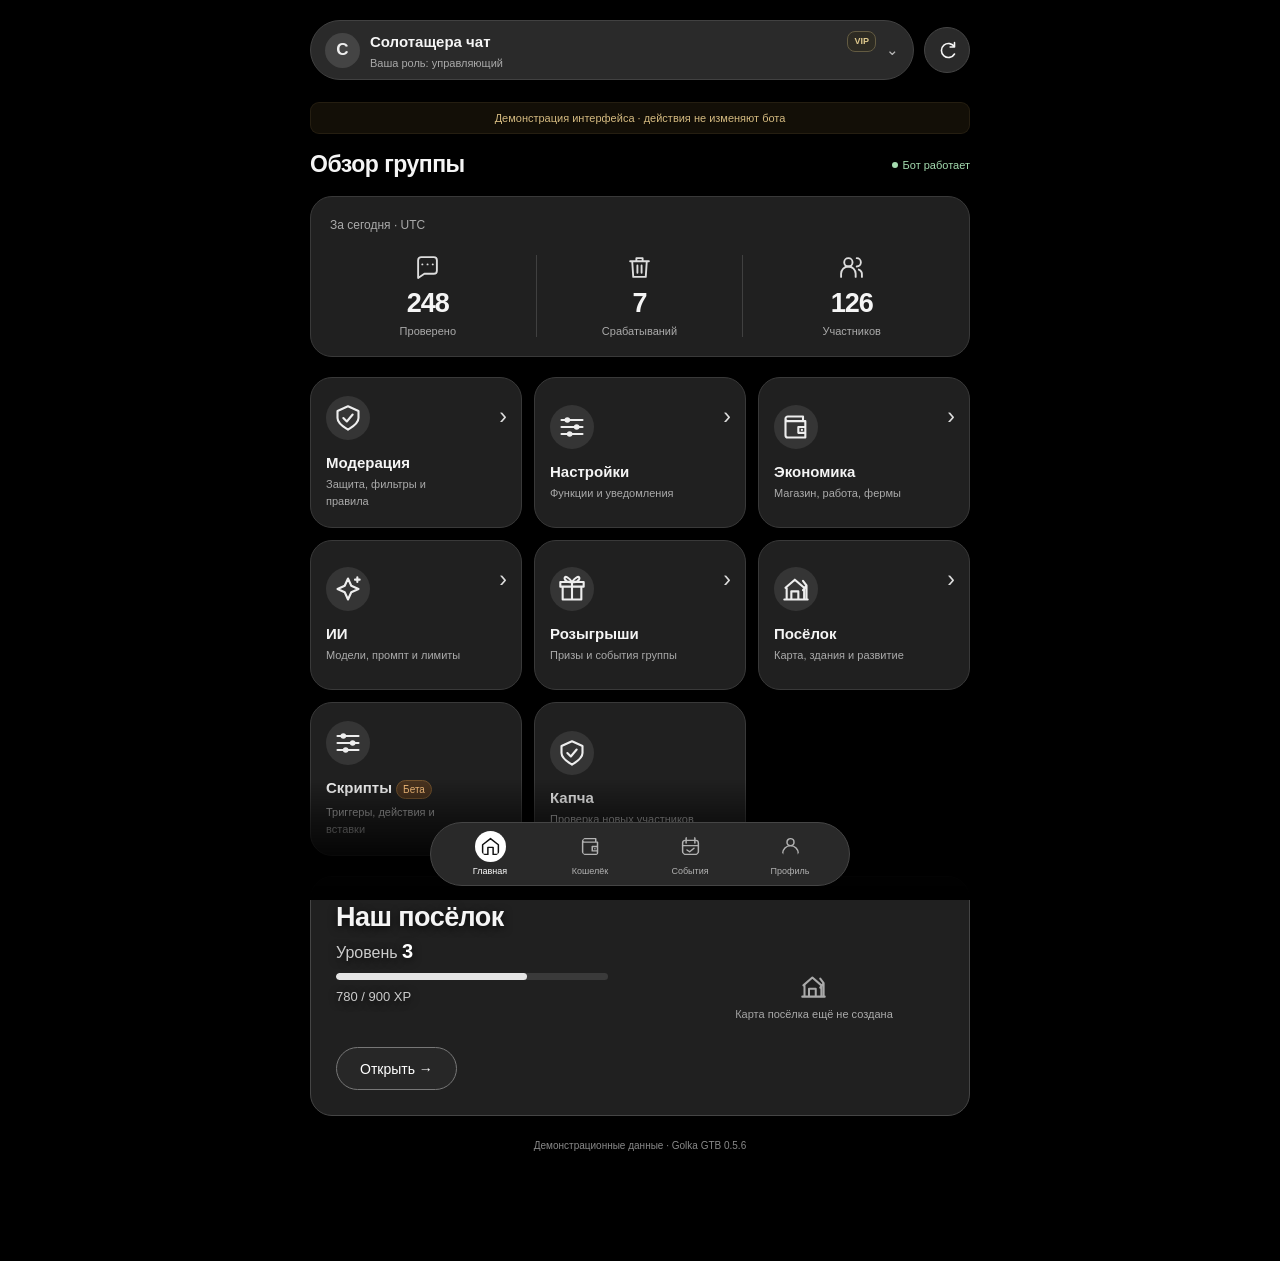
==== index.html @ 2a40ce32 "Add Token & MegaToken system UI across Wallet, Settings, and AI sections" ====
<!doctype html>
<html lang="ru">
<head>
<meta charset="utf-8"><meta name="viewport" content="width=device-width, initial-scale=1, viewport-fit=cover"><meta name="theme-color" content="#000000"><meta name="color-scheme" content="dark"><meta name="referrer" content="no-referrer"><meta http-equiv="Content-Security-Policy" content="default-src 'self'; script-src 'self' 'unsafe-inline' https://telegram.org; style-src 'self' 'unsafe-inline'; img-src 'self' blob: data: https:; media-src 'self' blob:; font-src 'self' data:; connect-src https:; base-uri 'none'; form-action 'none'">
<meta name="golka-cache-version" content="c116e41b10aef9f2">
<script src="local-cache.js?v=c116e41b10aef9f2"></script>
<title>Golka GTB · Мини-приложение</title>
<script src="https://telegram.org/js/telegram-web-app.js"></script>
<style>
:root{--bg:#0a111e;--panel:#121f31;--panel2:#17283d;--line:#25364c;--text:#f1f5fc;--muted:#97aac6;--cyan:#35d4f7;--blue:#458aff;--green:#3de59d;--yellow:#f8c955;--red:#ff7f91;--safe:env(safe-area-inset-bottom,0px);font-family:Inter,-apple-system,BlinkMacSystemFont,"Segoe UI",sans-serif;color-scheme:dark}
*{box-sizing:border-box}body{margin:0;background:linear-gradient(180deg,#080f1c 0%,#0e1d2d 48%,#18364a 100%) fixed;color:var(--text);font-size:15px;-webkit-tap-highlight-color:transparent}button,input,select,textarea{font:inherit}button{color:inherit;cursor:pointer}button:disabled{opacity:.42;cursor:default}button:focus-visible,a:focus-visible,input:focus-visible,textarea:focus-visible,select:focus-visible{outline:2px solid var(--cyan);outline-offset:4px}button{touch-action:manipulation}button svg{pointer-events:none}.shell{max-width:720px;margin:auto;padding:0 20px calc(110px + var(--safe));min-height:100dvh}.topbar{display:flex;align-items:center;justify-content:space-between;padding:22px 0 24px}.brand{display:flex;align-items:center;gap:11px}.brand-logo{height:40px;width:40px;border-radius:14px;display:grid;place-items:center;font-size:26px;font-weight:850;background:linear-gradient(180deg,#25def8,#2379f8 60%,#925aff);box-shadow:0 6px 26px #249cff33;transform:rotate(-7deg)}.brand h1{font-size:18px;letter-spacing:-.6px;margin:0 0 4px}.eyebrow{font-size:11px;letter-spacing:1.8px;text-transform:uppercase;color:var(--muted)}.icon-btn{border:1px solid var(--line);background:#152235;border-radius:14px;height:40px;width:40px;display:grid;place-items:center}.icon{width:23px;height:23px;display:inline-block;vertical-align:middle;fill:none;stroke:currentColor;stroke-width:1.8;stroke-linecap:round;stroke-linejoin:round}.group-picker{width:100%;padding:15px;border:1px solid var(--line);background:linear-gradient(180deg,#132033,#1b2d43);border-radius:19px;display:flex;align-items:center;text-align:left;gap:13px;box-shadow:0 10px 26px #0002}.group-avatar{height:47px;width:47px;flex-shrink:0;border-radius:16px;background:linear-gradient(180deg,#4279e8,#2ed7f1);display:grid;place-items:center;color:white;font-weight:750;font-size:23px}.group-title{font-weight:700;font-size:16px;display:block;max-width:440px;overflow:hidden;text-overflow:ellipsis;white-space:nowrap}.group-sub{font-size:12px;color:var(--muted);display:block;margin-top:5px}.chevron{margin-left:auto;color:#8ea9cd}.statusbar{display:flex;justify-content:space-between;align-items:center;gap:8px;margin:15px 0 26px;padding:12px 14px;background:#111f2d;border:1px solid #1c3341;border-radius:15px;color:var(--green);font-size:13px}.statusdot{display:inline-block;width:8px;height:8px;background:currentColor;border-radius:50%;box-shadow:0 0 10px #3de59d66;margin-right:7px}.tier{padding:5px 10px;color:var(--yellow);border:1px solid #8d691b;background:linear-gradient(180deg,#674e1344,#553c1177);border-radius:9px;font-weight:750;font-size:11px;white-space:nowrap}.tier.free{color:var(--muted);border-color:var(--line);background:#233049}.heading{display:flex;justify-content:space-between;align-items:center;margin-bottom:18px;gap:8px}h2{font-size:25px;margin:0;letter-spacing:-.8px}h3{font-size:16px;margin:0 0 6px;letter-spacing:-.2px}.role{font-size:11px;color:var(--muted)}.role b{color:var(--cyan);font-weight:500}.card{border:1px solid var(--line);border-radius:20px;background:linear-gradient(180deg,#111c2c,#192a3e);box-shadow:inset 0 1px 0 #ffffff06,0 8px 22px #0001;padding:19px;margin-bottom:16px}.caption{color:var(--muted);font-size:12px;line-height:1.65}.stats{display:grid;grid-template-columns:repeat(3,1fr);margin-top:19px}.stat{padding:0 10px;border-right:1px solid var(--line);text-align:center}.stat:first-child{padding-left:0}.stat:last-child{border:0;padding-right:0}.stat .icon{width:25px;height:25px;color:var(--cyan);margin-bottom:9px}.stat:nth-child(2) .icon{color:var(--red)}.stat:nth-child(3) .icon{color:#a396ff}.stat-number{font-size:27px;line-height:1.1;font-weight:750;letter-spacing:-1px}.stat-label{font-size:11px;color:var(--muted);margin-top:7px}.feature-grid{display:grid;grid-template-columns:1fr 1fr;gap:12px;margin:20px 0}.feature-card{background:linear-gradient(180deg,#111d2b,#1b2c43);border:1px solid #2b3e57;border-radius:19px;min-height:130px;padding:18px 15px;text-align:left;position:relative;transition:transform .15s,border-color .15s}.feature-card:hover{transform:translateY(-2px);border-color:#4488a2}.feature-card .feature-icon{display:flex;width:44px;height:44px;border-radius:13px;align-items:center;justify-content:center;margin-bottom:14px;background:linear-gradient(180deg,#1268b44d,#28486e);color:#70dcff;box-shadow:inset 0 1px 1px #ffffff22,0 6px 15px #0003}.feature-card:nth-child(2) .feature-icon{color:#bc9aff;background:linear-gradient(180deg,#37276255,#554477)}.feature-card:nth-child(3) .feature-icon{color:#ffcf66;background:linear-gradient(180deg,#6e461355,#705a2c)}.feature-card:nth-child(4) .feature-icon{color:#c5a0ff;background:linear-gradient(180deg,#461b8a55,#6c45ad)}.feature-card:nth-child(5) .feature-icon{color:#ffa1ac;background:linear-gradient(180deg,#77214955,#823c5c)}.feature-card:nth-child(6) .feature-icon{color:#86e4b8;background:linear-gradient(180deg,#12423155,#346454)}.feature-card .icon{width:28px;height:28px}.feature-card strong{font-size:15px;display:block;margin-bottom:5px}.feature-card small{color:var(--muted);font-size:11px;line-height:1.5;display:block;max-width:145px}.feature-arrow{position:absolute;top:25px;right:14px;color:#748da9;font-size:23px}.village-hero{position:relative;overflow:hidden;min-height:214px;padding:23px;background:linear-gradient(180deg,#11273b,#102429 80%);border:1px solid #2f4d61;border-radius:22px;margin-top:20px}.village-hero .village-art{position:absolute;right:-22px;bottom:-25px;width:60%;height:245px;opacity:.95;pointer-events:none;filter:drop-shadow(0 7px 12px #0008)}.village-info{position:relative;width:56%;z-index:1}.village-info h2{font-size:23px}.village-info p{color:var(--muted);font-size:13px;margin:11px 0}.village-info b{color:var(--cyan)}.progress{height:7px;background:#22364e;border-radius:20px;overflow:hidden;margin:12px 0 7px}.progress>i{display:block;height:100%;background:linear-gradient(180deg,#6aecf5,#26b7e8);border-radius:20px}.village-info .caption{font-size:11px}.btn{border:1px solid #336482;background:#162c40;color:var(--cyan);padding:12px 16px;min-height:44px;border-radius:13px;display:inline-flex;justify-content:center;align-items:center;gap:9px;font-weight:650;font-size:13px;text-decoration:none}.btn.primary{background:linear-gradient(180deg,#4584ee,#27c4eb);border-color:#4ec7f0;color:#071724;box-shadow:0 5px 20px #179adb22}.btn.secondary{background:#1a2a40;color:#b9cae1;border-color:var(--line)}.btn.danger{color:var(--red);background:#61324433;border-color:#794358}.btn.wide{width:100%}.village-info .btn{margin-top:14px;padding:10px 16px}.bottom-nav{position:fixed;bottom:0;left:50%;transform:translateX(-50%);width:min(100%,720px);z-index:10;display:grid;grid-template-columns:repeat(4,1fr);padding:12px 13px calc(12px + var(--safe));background:linear-gradient(#122033ee,#0d1728fa);backdrop-filter:blur(20px);border-top:1px solid #2a3c54;box-shadow:0 -12px 40px #070d1644;border-radius:25px 25px 0 0}.nav-item{border:0;background:transparent;color:#8fabc9;display:flex;align-items:center;flex-direction:column;gap:6px;padding:5px;border-radius:10px;position:relative;font-size:10px}.nav-item .icon{width:23px;height:23px}.nav-item.active{color:var(--cyan)}.nav-item.active:after{content:'';height:3px;width:27px;border-radius:5px;background:var(--cyan);position:absolute;bottom:-8px;box-shadow:0 0 12px #22d2f666}.section-label{text-transform:uppercase;color:var(--muted);font-size:10px;letter-spacing:1.5px;margin:25px 0 12px}.row{display:flex;align-items:center;gap:13px;padding:15px 0;border-bottom:1px solid #283a4c88;text-align:left;width:100%;background:none;color:inherit;border-left:0;border-right:0;border-top:0}.row:last-child{border-bottom:0;padding-bottom:2px}.row:first-child{padding-top:2px}.row-body{flex:1;min-width:0}.row strong{display:block;font-size:14px;font-weight:600}.row small{display:block;color:var(--muted);font-size:12px;line-height:1.5;margin-top:5px}.switch{flex-shrink:0;width:43px;height:25px;border:1px solid #46576e;background:#304056;border-radius:20px;position:relative;padding:0}.switch:after{content:'';position:absolute;top:3px;left:3px;border-radius:50%;width:17px;height:17px;background:#acbcd0;transition:transform .18s,background .18s}.switch[aria-checked=true]{background:#25bcd22a;border-color:#25aabd}.switch[aria-checked=true]:after{background:var(--cyan);transform:translateX(18px);box-shadow:0 0 10px #2cd7ee44}.switch[aria-busy=true]{opacity:.5}.chips{display:flex;gap:7px;flex-wrap:wrap;margin:12px 0}.chip{font-size:11px;background:#22344b;border:1px solid #334c69;color:#b7cce4;padding:6px 10px;border-radius:9px}.chip.on{color:var(--cyan);border-color:#35738c;background:#16414e55}.wallet-hero{padding:24px;background:linear-gradient(180deg,#152033,#203d56);border-color:#2b5065}.wallet-total{font-size:39px;font-weight:750;letter-spacing:-1.5px;margin:13px 0}.wallet-total span{font-size:22px;color:var(--muted);font-weight:400}.wallet-secondary{display:flex;align-items:center;gap:9px;color:#ffda6b;font-size:17px}.wallet-actions{display:flex;gap:10px;margin-top:22px}.wallet-actions .btn{flex:1}.two-col{display:grid;grid-template-columns:1fr 1fr;gap:12px}.mini-card{padding:18px;border:1px solid var(--line);border-radius:17px;background:#152236}.mini-card .icon{color:var(--cyan);margin-bottom:13px}.big{font-size:25px;font-weight:750;margin:8px 0}.empty{text-align:center;padding:28px 15px;color:var(--muted);font-size:13px;line-height:1.7}.empty .icon{width:40px;height:40px;display:block;margin:0 auto 13px;color:#53799c}.note{font-size:12px;line-height:1.7;padding:14px 16px;border-radius:14px;border:1px solid #2c4a64;color:#a8c8e2;background:#152b3d;margin:15px 0}.note.warning{color:#e1c58b;border-color:#5f5032;background:#44382044}.page-title{display:flex;align-items:center;gap:10px;margin:2px 0 20px}.page-title .icon{color:var(--cyan)}.page-title h2{font-size:24px}.muted{color:var(--muted)}.profile-head{display:flex;gap:16px;align-items:center;margin:25px 0}.profile-avatar{width:65px;height:65px;border-radius:21px;background:linear-gradient(180deg,#7362c0,#2a8caf);display:grid;place-items:center;font-size:29px;font-weight:700}.field-label{display:block;margin:15px 0 8px;color:var(--muted);font-size:12px}input,textarea,select{width:100%;padding:13px;border:1px solid #364a64;border-radius:12px;background:#0e1c2d;color:var(--text);min-height:46px}textarea{resize:vertical;min-height:180px;line-height:1.65}select{appearance:auto}dialog{border:1px solid #35516f;border-radius:24px;background:#122135;color:var(--text);padding:24px;width:min(94%,500px);max-height:85dvh;box-shadow:0 25px 90px #000a}dialog::backdrop{background:#030811c4;backdrop-filter:blur(6px)}dialog .dialog-head{display:flex;align-items:center;justify-content:space-between;gap:10px;margin-bottom:20px}dialog h2{font-size:21px}.dialog-actions{display:flex;gap:10px;margin-top:20px}.dialog-actions .btn{flex:1}.toast{position:fixed;bottom:calc(95px + var(--safe));left:50%;transform:translate(-50%,20px);opacity:0;pointer-events:none;background:#203851;border:1px solid #42627f;color:#f4f8ff;box-shadow:0 10px 40px #0008;padding:13px 20px;border-radius:14px;max-width:90%;font-size:13px;z-index:100;transition:.2s;text-align:center}.toast.show{opacity:1;transform:translate(-50%,0)}.demo-banner{font-size:11px;text-align:center;padding:9px;border-radius:9px;background:#604d2433;color:#d4ba80;margin:0 0 17px;border:1px solid #6e5d3733}.error-box{padding:25px;text-align:center;line-height:1.8}.error-box h2{font-size:22px;margin-bottom:13px}.error-box p{color:var(--muted);font-size:13px}.loading{min-height:220px;display:grid;place-items:center;color:var(--muted)}.loader{width:26px;height:26px;border:2px solid #28465a;border-top-color:var(--cyan);border-radius:50%;animation:spin .8s linear infinite;margin:0 auto 15px}@keyframes spin{to{transform:rotate(360deg)}}.view{animation:appear .22s ease}@keyframes appear{from{opacity:0;transform:translateY(5px)}to{opacity:1;transform:translateY(0)}}.map-image{width:100%;border-radius:15px;display:block;margin:16px 0;border:1px solid var(--line)}.text-content{white-space:pre-wrap;font-size:13px;line-height:1.8;color:#c5d2e6;overflow-wrap:anywhere}.tiny{font-size:11px}.event-mark{width:34px;height:34px;border-radius:11px;background:#24455b55;display:grid;place-items:center;color:var(--cyan);flex-shrink:0}.event-mark .icon{width:17px;height:17px}.connected-label{font-size:10px;color:#637c99;text-align:center;margin-top:24px}.filter{margin-bottom:8px}.version-block{border-bottom:1px solid var(--line);padding:16px 0}.version-block h3{color:var(--cyan)}.version-block p{line-height:1.75;font-size:12px;white-space:pre-line;color:var(--muted)}@media(min-width:600px){.shell{padding-left:30px;padding-right:30px}.feature-grid{grid-template-columns:repeat(3,1fr)}.feature-card{min-height:150px}.village-hero{min-height:230px}.village-info{width:52%}.village-hero .village-art{width:50%;right:10px;height:280px}.topbar{padding-top:30px}}@media(max-width:350px){.shell{padding-left:12px;padding-right:12px}.feature-card{padding:14px 11px}.group-title{max-width:210px}h2{font-size:22px}.role{max-width:110px;text-align:right}.stat-number{font-size:23px}}@media(prefers-reduced-motion:reduce){*,*:before,*:after{animation:none!important;transition:none!important;scroll-behavior:auto!important}}

[hidden]{display:none!important}.topbar{gap:15px;padding:22px 0 18px}.topbar .group-picker{flex:1;min-width:0;width:auto;background:none;border:0;box-shadow:none;padding:0}.group-text{flex:1;min-width:0}.topbar .group-title{font-size:18px;max-width:100%;letter-spacing:-.4px}.topbar .icon-btn{flex-shrink:0}.group-avatar,.profile-avatar{overflow:hidden;position:relative}.avatar-photo{width:100%;height:100%;object-fit:cover;display:block}.village-hero.map-hero{padding:0;background:#132335;min-height:0}.village-cover{height:210px;display:grid;place-items:center;background:#0e1a27;overflow:hidden}.village-cover img{width:100%;height:100%;max-height:210px;object-fit:contain;display:block}.village-summary{padding:19px}.village-summary .heading{margin-bottom:8px}.village-summary h2{font-size:21px}.village-summary .progress{max-width:70%;margin-top:15px}.map-placeholder{display:grid;place-items:center;text-align:center;gap:10px;min-height:150px;padding:20px;color:var(--muted);font-size:12px}.map-placeholder .icon{width:35px;height:35px;color:#6587a5}.village-level{font-size:12px;color:var(--cyan)}

.village-hero.map-hero{position:relative;min-height:190px;background:linear-gradient(180deg,#0b1828,#18344a);isolation:isolate}.map-hero .village-cover{position:absolute;inset:0 0 0 auto;height:100%;width:78%;background:transparent;overflow:hidden;pointer-events:none;-webkit-mask-image:linear-gradient(90deg,transparent 0%,#0003 15%,#000b 38%,#000 60%);mask-image:linear-gradient(90deg,transparent 0%,#0003 15%,#000b 38%,#000 60%)}.map-hero .village-cover img{position:absolute;inset:0;width:100%;height:100%;max-height:none;object-fit:cover;object-position:60% center}.map-hero .village-cover:after{display:none}.map-hero .village-summary{position:relative;z-index:1;padding:19px 20px;width:58%;min-height:190px;display:flex;flex-direction:column;align-items:flex-start;text-shadow:0 2px 9px #05111aaa}.map-hero .village-summary h2{font-size:21px;margin:0 0 7px;letter-spacing:-.55px;white-space:nowrap}.map-hero .village-level{color:#bed8ee;font-size:13px;margin-bottom:0}.map-hero .village-level b{color:var(--cyan);font-size:16px}.map-hero .village-summary .progress{width:100%;max-width:100%;height:7px;margin:10px 0 6px}.map-hero .village-summary .caption{font-size:11px;color:#b4d4ed;white-space:nowrap}.map-hero .village-summary>div:last-child{margin-top:auto!important;padding-top:13px}.map-hero .btn{min-height:36px;border-radius:22px;padding:8px 17px;background:#0a2941bb;border-color:#24c5ee;font-size:12px;box-shadow:0 0 18px #19b8df13}.map-hero .map-placeholder{position:absolute;right:0;top:0;width:62%;height:100%;font-size:11px;color:#90acc6;gap:8px;align-content:center;padding:12px;z-index:1}.map-hero .map-placeholder .icon{width:27px;height:27px}@media(min-width:600px){.village-hero.map-hero,.map-hero .village-summary{min-height:238px}.map-hero .village-summary{width:49%;padding:25px}.map-hero .village-cover{width:76%}.map-hero .village-summary h2{font-size:27px}.map-hero .village-level{font-size:16px}.map-hero .village-level b{font-size:20px}.map-hero .village-summary .caption{font-size:13px}.map-hero .btn{font-size:14px;min-height:43px;padding:10px 23px}}

/* Wallet cards: the inactive card recedes; no glow or decorative effects. */
.wallet-carousel{position:relative;height:205px;margin:4px -20px 0;perspective:900px;overflow:hidden;touch-action:pan-y}
.currency-card{position:absolute;left:20px;top:0;width:calc(100% - 65px);height:192px;border:1px solid #43b4df;border-radius:20px;padding:21px 23px;background:linear-gradient(180deg,#087fbd,#07568b);color:#fff;transform-origin:left center;transition:transform .32s ease,opacity .32s ease;display:flex;flex-direction:column;justify-content:space-between;backface-visibility:hidden;cursor:pointer;text-align:left}
.currency-card.energy{background:linear-gradient(180deg,#8550bd,#56317e);border-color:#a67bcb}
.currency-card.selected{z-index:2;transform:translateX(0) rotateY(0deg)}
.currency-card.after{z-index:1;transform:translateX(calc(100% + 10px)) rotateY(48deg);opacity:.95}
.currency-card.before{z-index:1;transform-origin:right center;transform:translateX(calc(-100% - 10px)) rotateY(-48deg);opacity:.95}
.currency-card-header{display:flex;justify-content:space-between;font-size:17px;font-weight:650;gap:8px}.currency-card-header span:last-child{font-size:20px}
.currency-card-label{font-size:13px;color:#d0e6f3;margin-bottom:9px}.currency-card-balance{font-size:34px;line-height:1.15;letter-spacing:-.8px;font-weight:650;font-variant-numeric:tabular-nums;overflow-wrap:anywhere}.currency-card-footer{font-size:11px;color:#c3daea;overflow:hidden;text-overflow:ellipsis;white-space:nowrap}
.wallet-dots{display:flex;justify-content:center;gap:8px;margin:5px 0 17px}.wallet-dots button{width:8px;height:8px;padding:0;border:0;border-radius:50%;background:#385671}.wallet-dots button[aria-pressed=true]{background:var(--cyan)}
.wallet-quick{display:grid;grid-template-columns:repeat(3,1fr);gap:9px;margin:0 0 25px}.wallet-quick .btn{padding:12px 5px;font-size:12px;font-weight:500;background:transparent;border-color:#41677f;gap:7px;color:#e4edf6}.wallet-quick .icon{width:19px;height:19px}
.wallet-history{margin:0 0 24px}.wallet-history .heading{margin-bottom:6px}.wallet-history h3{font-size:19px;margin:0}.history-all{background:none;border:0;color:var(--cyan);padding:9px 0;font-size:12px}.history-row{display:flex;align-items:center;gap:12px;padding:17px 0;border-bottom:1px solid #294253}.history-row:last-child{border-bottom:0}.history-avatar{border-radius:50%;width:37px;height:37px;background:#2b455a;display:grid;place-items:center;flex-shrink:0;color:#deebf5}.history-row strong{font-size:13px;font-weight:500;display:block}.history-row small{display:block;color:var(--muted);font-size:11px;margin-top:5px}.history-amount{margin-left:auto;white-space:nowrap;font-size:14px;font-variant-numeric:tabular-nums}.history-amount.positive{color:#84e4ba}
.panel-body{white-space:pre-wrap;overflow-wrap:anywhere;line-height:1.65;font-size:14px}.panel-buttons{display:grid;gap:8px;margin-top:20px}.panel-button-row{display:flex;gap:8px;flex-wrap:wrap}.panel-button-row .btn{flex:1;min-width:95px;font-weight:500}.panel-form{margin-top:18px}.panel-form textarea{min-height:90px}.panel-form input{width:100%}.panel-map{max-width:100%;border-radius:16px;margin-top:14px}
@media(min-width:600px){.wallet-carousel{height:248px}.currency-card{height:235px;padding:25px 30px}.currency-card-balance{font-size:42px}.currency-card-header{font-size:20px}.currency-card-label{font-size:15px}.currency-card-footer{font-size:13px}}
@media(prefers-reduced-motion:reduce){.currency-card{transition:none}}


/* Chat-inspired dark theme: neutral controls, colored currency cards. */
:root{--bg:#000;--panel:#242424;--panel2:#2d2d2d;--line:#404040;--text:#f5f5f5;--muted:#aaa;--cyan:#f5f5f5;--blue:#eee;--green:#a4dbaf;--yellow:#dfc98d;--red:#f39a9f;font-family:-apple-system,BlinkMacSystemFont,"Segoe UI",Roboto,Arial,sans-serif}
body{background:#000;color:var(--text)}
.topbar{gap:10px;padding-top:20px;padding-bottom:22px}
.topbar .group-picker{background:#2a2a2a;border:1px solid #414141;border-radius:32px;padding:10px 14px;gap:10px;min-height:58px}
.topbar .group-title{font-size:15px;letter-spacing:0}.group-sub{font-size:11px;color:#aaa}.chevron{color:#bbb}
.group-avatar{height:35px;width:35px;border-radius:50%;background:#444;color:#eee;font-size:17px}
.icon-btn{border:1px solid #454545;background:#2a2a2a;border-radius:50%;width:46px;height:46px}.icon-btn .icon{width:21px;height:21px}
h2{letter-spacing:-.5px}.page-title{margin-bottom:18px}.page-title .icon{display:none}.page-title h2{font-size:25px}
.card,.mini-card,.feature-card{background:#202020;border-color:#393939;box-shadow:none;border-radius:22px}
.feature-card:hover{border-color:#666;transform:none}.feature-card .feature-icon,.feature-card:nth-child(n) .feature-icon{color:#eee;background:#353535;box-shadow:none;border-radius:50%}
.feature-arrow,.role b,.version-block h3,.stat .icon,.stat:nth-child(n) .icon,.mini-card .icon{color:#ddd}
.statusbar{background:#202020;border-color:#383838;border-radius:24px}.statusdot{box-shadow:none}.tier{background:#2d2b23;border-color:#635b42}.tier.free{background:#303030;border-color:#484848}
.btn,.btn.secondary{background:#2d2d2d;border-color:#484848;color:#f5f5f5;border-radius:25px;box-shadow:none;font-weight:500}
.btn:hover{background:#383838}.btn.primary{background:#f3f3f3;border-color:#f3f3f3;color:#111;box-shadow:none}.btn.primary:hover{background:#ddd}.btn.danger{background:#392427;border-color:#694347;color:#ffb1b5}
.row{border-bottom-color:#333}.event-mark{background:#303030;color:#ddd;border-radius:50%}
.progress{background:#3a3a3a}.progress>i{background:#e5e5e5}
.switch{background:#414141;border-color:#5b5b5b}.switch:after{background:#b5b5b5}.switch[aria-checked=true]{background:#eee;border-color:#eee}.switch[aria-checked=true]:after{background:#171717;box-shadow:none}
.chip,.chip.on{background:#303030;border-color:#4c4c4c;color:#eee;border-radius:14px}
.note{background:#222;border-color:#424242;color:#ccc}.note.warning{background:#2b271d;border-color:#5b5138;color:#ddca9d}
input,textarea,select{background:#181818;border-color:#505050;border-radius:17px;color:#f5f5f5}
dialog{background:#222;border-color:#494949;border-radius:28px;box-shadow:0 20px 70px #0009}dialog::backdrop{background:#000b;backdrop-filter:blur(3px)}
.toast{background:#333;border-color:#555;color:#fff;border-radius:24px;box-shadow:none}.text-content{color:#ddd}.empty .icon,.map-placeholder .icon{color:#aaa}.loader{border-color:#444;border-top-color:#eee}.connected-label{color:#888}.profile-avatar{background:#3b3b3b;border-radius:50%}
.bottom-nav{bottom:calc(12px + var(--safe));width:min(calc(100% - 24px),696px);padding:9px 12px 10px;border:1px solid #454545;border-radius:34px;background:#2b2b2b;backdrop-filter:none;box-shadow:none}
.nav-item{color:#b2b2b2;font-size:10px;gap:5px;padding:2px 4px}.nav-item .icon{width:34px;height:34px;padding:6px;box-sizing:content-box;border-radius:50%;stroke-width:1.7}.nav-item.active{color:#fff}.nav-item.active .icon{background:#fff;color:#111}.nav-item.active:after{display:none}
.wallet-dots button{background:#555}.wallet-dots button[aria-pressed=true]{background:#f5f5f5}
.wallet-quick{gap:8px;margin-bottom:25px}.wallet-quick .btn{background:#2c2c2c;border:1px solid #484848;border-radius:28px;color:#f5f5f5;min-height:47px;padding:11px 4px;font-size:12px}.wallet-quick .btn:hover{background:#383838}
.history-all{color:#bbb}.history-row{border-bottom-color:#343434}.history-avatar{background:#2b2b2b;color:#e9e9e9;border:1px solid #3a3a3a}.history-amount.positive{color:#a4dbaf}.history-row strong{font-weight:600}
.village-hero.map-hero{background:#202020;border-color:#454545}.map-hero .village-summary{text-shadow:0 2px 9px #000b}.map-hero .village-level,.map-hero .village-summary .caption{color:#ccc}.map-hero .village-level b{color:#fff}.map-hero .btn{background:#292929e6;border-color:#777;color:#fff;box-shadow:none}.map-hero .map-placeholder{color:#aaa}
@media(max-width:350px){.wallet-quick{gap:5px}.wallet-quick .btn{font-size:11px;gap:4px}.wallet-quick .icon{width:16px;height:16px}.nav-item{font-size:9px}.topbar .group-title{font-size:13px}}


/* Compact capsule navigation. */
.bottom-nav{width:min(calc(100% - 40px),420px);bottom:calc(14px + var(--safe));border-radius:999px;padding:7px 10px;background:#292929;align-items:center;gap:2px}
.nav-item{padding:1px 3px;gap:3px;font-size:9px;line-height:12px;min-width:0;border-radius:999px}
.nav-item .icon{width:21px;height:21px;padding:5px;box-sizing:content-box;border-radius:50%}
.nav-item.active .icon{background:#fff;color:#111}
@media(max-width:350px){.bottom-nav{width:calc(100% - 24px);padding:6px 8px}.nav-item{font-size:8px}.nav-item .icon{width:19px;height:19px;padding:5px}}


/* Fade scrolling content beneath the floating navigation. */
body::after{content:"";position:fixed;left:0;right:0;bottom:0;height:calc(120px + var(--safe));background:linear-gradient(to bottom,transparent 0%,rgba(0,0,0,.5) 35%,rgba(0,0,0,.94) 73%,#000 100%);pointer-events:none;z-index:9}

.version-block ul{padding-left:19px;margin:12px 0 0;color:var(--muted);font-size:13px;line-height:1.65}.version-block li{margin:0 0 10px;padding-left:3px}

.group-name-line{display:flex;align-items:center;gap:7px;min-width:0}.group-name-line .group-title{flex:1;min-width:0}.group-name-line .tier{flex-shrink:0;padding:3px 6px;font-size:9px;border-radius:8px;line-height:13px}.overview-heading{gap:10px;margin-top:7px}.overview-heading h2{font-size:23px;white-space:nowrap}.overview-status{display:inline-flex;align-items:center;justify-content:flex-end;flex-shrink:0;color:var(--green);font-size:11px;white-space:nowrap}.overview-status .statusdot{width:6px;height:6px;margin-right:5px}.overview-status.paused{color:var(--yellow)}
@media(max-width:350px){.overview-heading h2{font-size:20px}.overview-status{font-size:10px}.group-name-line{gap:4px}.group-name-line .tier{font-size:8px;padding:2px 4px}}


.currency-card-footer{display:flex;align-items:center;justify-content:space-between;gap:10px;overflow:visible;white-space:normal}.currency-card-footer>span{min-width:0;overflow:hidden;text-overflow:ellipsis;white-space:nowrap}.card-topup{border:1px solid #ffffff65;border-radius:999px;background:#0002;color:#fff;padding:7px 12px;flex-shrink:0;font-size:11px;line-height:15px;min-height:31px}.card-topup:hover{background:#0004}.currency-card:not(.selected) .card-topup{visibility:hidden;pointer-events:none}
@media(max-width:350px){.card-topup{font-size:10px;padding:5px 9px}.currency-card-footer{gap:6px}}


.topup-caption{color:var(--muted);font-size:13px;margin:0 0 22px}.topup-form .field-label{margin:0 0 9px}.topup-quantity{display:flex;align-items:center;gap:12px;background:#181818;border:1px solid #505050;border-radius:20px;padding:10px 17px}.topup-quantity:focus-within{border-color:#aaa}.topup-quantity input{background:none;border:0;border-radius:0;min-height:46px;padding:0;font-size:30px;font-weight:600;outline:none;min-width:0;appearance:textfield;-moz-appearance:textfield}.topup-quantity input::-webkit-inner-spin-button,.topup-quantity input::-webkit-outer-spin-button{-webkit-appearance:none;margin:0}.topup-quantity span{font-size:25px}.topup-presets{display:grid;grid-template-columns:repeat(3,1fr);gap:8px;margin:10px 0}.topup-presets button{padding:9px 5px;border-radius:18px;border:1px solid #454545;background:#303030;font-size:12px}.topup-presets button[aria-pressed=true]{border-color:#ddd;background:#454545;color:#fff}.topup-hint{font-size:11px;color:var(--muted);margin:8px 0 20px}.topup-price{display:flex;justify-content:space-between;align-items:center;font-size:14px;gap:10px;margin-bottom:7px}.topup-price strong{font-size:24px}.topup-rate{color:var(--muted);font-size:12px;margin-bottom:16px}.topup-tiers{display:grid;grid-template-columns:repeat(3,1fr);gap:8px;margin-bottom:20px}.topup-tiers div{border:1px solid #3c3c3c;border-radius:14px;text-align:center;padding:9px 4px;color:#aaa;font-size:10px;line-height:1.7}.topup-tiers b{display:block;color:#ddd;font-weight:500;font-size:12px}.topup-tiers .selected{border-color:#888;background:#303030;color:#eee}.topup-cancel{display:block;width:100%;padding:10px;border:0;background:none;color:#aaa;font-size:12px;margin-top:6px}.topup-error{color:var(--red);font-size:12px;line-height:1.5;margin:0 0 12px}.topup-footnote{color:#999;font-size:11px;text-align:center;margin:10px 0 0}.topup-form .btn.primary{min-height:47px}

#topup-validation:empty{display:none}.topup-price{margin-bottom:20px}

.build-state{font-size:10px;font-weight:500;color:#c9ba8d;border:1px solid #5a5340;border-radius:20px;padding:4px 8px;margin-left:9px;vertical-align:middle;letter-spacing:0}.commerce-caption{color:#aaa;line-height:1.6;font-size:12px;margin:0 0 17px}.commerce-form .field-label{margin-top:16px}.currency-choices,.store-tabs{display:flex;gap:7px;margin:10px 0 17px}.currency-choices button,.store-tabs button{flex:1;min-width:0;padding:10px 6px;border:1px solid #454545;border-radius:19px;background:#2d2d2d;color:#bbb;font-size:12px}.currency-choices button[aria-pressed=true],.store-tabs button[aria-pressed=true]{color:#111;background:#eee;border-color:#eee}.commerce-balance{font-size:12px;color:#aaa;margin:8px 0}.commerce-amount{display:flex;align-items:center;border:1px solid #505050;border-radius:18px;background:#181818;padding:0 14px;gap:8px}.commerce-amount input{border:0;background:none;border-radius:0;padding:13px 0;min-width:0;font-size:24px;outline:none}.commerce-amount span{white-space:nowrap;color:#ddd}.amount-shortcuts{display:flex;gap:8px;margin:9px 0 19px}.amount-shortcuts button{border:1px solid #444;background:#303030;border-radius:18px;font-size:11px;padding:7px 13px;color:#ddd}.commerce-form .btn.primary{margin-top:8px}.commerce-error{color:var(--red);font-size:12px;line-height:1.55;margin:10px 0}.commerce-error:empty{display:none}.checkout-amount{text-align:center;font-size:35px;font-weight:650;letter-spacing:-.7px;margin:19px 0 24px}.checkout-summary{border:1px solid #3c3c3c;border-radius:20px;padding:3px 15px;margin-bottom:18px}.checkout-summary>div{display:flex;justify-content:space-between;align-items:flex-start;gap:16px;padding:12px 0;border-bottom:1px solid #393939;font-size:12px;line-height:1.5}.checkout-summary>div:last-child{border:0}.checkout-summary span{color:#aaa;flex-shrink:0}.checkout-summary strong{font-weight:500;overflow-wrap:anywhere;text-align:right}.checkout-buttons{display:grid;gap:9px}.receipt-icon{width:53px;height:53px;display:grid;place-items:center;border-radius:50%;margin:0 auto;color:#b8e8bf;background:#29382c;font-size:25px}.store-balance{font-size:12px;color:#aaa;margin-bottom:17px}.store-grid{display:grid;grid-template-columns:1fr 1fr;gap:10px;margin:10px 0 18px}.store-tile{padding:15px 12px;border:1px solid #444;background:#2a2a2a;border-radius:20px;text-align:left;display:flex;flex-direction:column;gap:8px;min-height:125px}.store-tile .icon{width:23px;height:23px;color:#ddd}.store-tile strong{font-weight:600;font-size:13px;line-height:1.45}.store-tile small{color:#aaa;font-size:11px;line-height:1.55}.store-price{margin-top:auto;font-weight:600;color:#eee;font-size:13px}.store-items{display:grid;gap:9px;margin:10px 0 18px}.store-item{display:flex;align-items:center;gap:12px;width:100%;padding:14px;border:1px solid #444;border-radius:19px;background:#292929;text-align:left}.store-item .row-body{flex:1}.store-item strong{display:block;font-size:13px;font-weight:600}.store-item small{display:block;color:#aaa;font-size:11px;margin-top:5px}.store-item>span:last-child{color:#eee;font-size:12px;white-space:nowrap}.store-footer{display:flex;gap:9px;margin-top:17px}.store-footer .btn{flex:1}.store-section-title{font-size:16px;margin:16px 0 8px}.commerce-form select{font-size:13px}.store-currency-icon{font-size:23px}.store-page-text{font-size:13px;line-height:1.7;color:#ccc;white-space:pre-wrap;margin:10px 0 17px}

</style>
<link rel="stylesheet" href="beta.css?v=c116e41b10aef9f2">
<link rel="stylesheet" href="banners.css?v=c116e41b10aef9f2">
<link rel="stylesheet" href="controls.css?v=c116e41b10aef9f2">
<link rel="stylesheet" href="sheets.css?v=c116e41b10aef9f2">
</head>
<body>
<div id="app-boot" role="status" aria-live="polite"><div class="loader"></div><strong>Загружаем GolkaGTB</strong><span>Подготавливаем приложение и аватарки</span><button id="app-boot-skip" hidden>Пропустить загрузку</button></div>
<script>window.golkaBootStarted=Date.now();setTimeout(()=>{const b=document.getElementById('app-boot-skip');if(b)b.hidden=false},10000);document.getElementById('app-boot-skip').onclick=()=>document.getElementById('app-boot')?.remove();</script>
<svg aria-hidden="true" style="position:absolute;width:0;height:0;overflow:hidden"><defs>
<symbol id="i-home" viewBox="0 0 24 24"><path d="m3 10 9-7 9 7v10a1 1 0 0 1-1 1h-5v-8H9v8H4a1 1 0 0 1-1-1Z"/></symbol>
<symbol id="i-shield" viewBox="0 0 24 24"><path d="m12 2 9 4v6c0 5-6 8-9 10-3-2-9-5-9-10V6Z"/><path d="m8 12 3 3 5-6"/></symbol>
<symbol id="i-settings" viewBox="0 0 24 24"><path d="M3 6h18M3 12h18M3 18h18"/><circle cx="8" cy="6" r="2.4" fill="currentColor" stroke="none"/><circle cx="16" cy="12" r="2.4" fill="currentColor" stroke="none"/><circle cx="10" cy="18" r="2.4" fill="currentColor" stroke="none"/></symbol>
<symbol id="i-wallet" viewBox="0 0 24 24"><path d="M20 7H5a2 2 0 0 1 0-4h13v4M3 5v14a2 2 0 0 0 2 2h15V7M20 12h-6v5h6"/><path d="M17 14.5h.1"/></symbol>
<symbol id="i-ai" viewBox="0 0 24 24"><path d="m12 3 2.8 6.2L21 12l-6.2 2.8L12 21l-2.8-6.2L3 12l6.2-2.8ZM20 2v4m-2-2h4"/></symbol>
<symbol id="i-gift" viewBox="0 0 24 24"><path d="M4 10h16v11H4zM2 6h20v4H2zM12 6v15"/><path d="M12 6C5 7 4 0 8 2c2 1 4 4 4 4Zm0 0c7 1 8-6 4-4-2 1-4 4-4 4Z"/></symbol>
<symbol id="i-village" viewBox="0 0 24 24"><path d="m3 11 8-7 8 7v10H4V11m4 10v-7h6v7M18 5l3 4-3 4m3-4v12M2 21h20"/></symbol>
<symbol id="i-users" viewBox="0 0 24 24"><circle cx="9" cy="7" r="4"/><path d="M2 21v-3a7 7 0 0 1 14 0v3M17 3a4 4 0 0 1 0 8m2 3a5 5 0 0 1 3 5v2"/></symbol>
<symbol id="i-trash" viewBox="0 0 24 24"><path d="M3 6h18M9 6V3h6v3M5 6l1 15h12l1-15M10 10v7m4-7v7"/></symbol>
<symbol id="i-chat" viewBox="0 0 24 24"><path d="M21 15a3 3 0 0 1-3 3H9l-6 4V5a3 3 0 0 1 3-3h12a3 3 0 0 1 3 3Z"/><path d="M7 9h.1M12 9h.1M17 9h.1"/></symbol>
<symbol id="i-calendar" viewBox="0 0 24 24"><rect x="3" y="5" width="18" height="16" rx="3"/><path d="M7 2v6m10-6v6M3 11h18m-13 5 3 2 5-4"/></symbol>
<symbol id="i-user" viewBox="0 0 24 24"><circle cx="12" cy="7" r="4"/><path d="M3 22v-2a9 9 0 0 1 18 0v2"/></symbol>
<symbol id="i-arrow" viewBox="0 0 24 24"><path d="M4 12h16m-6-6 6 6-6 6"/></symbol>
<symbol id="i-back" viewBox="0 0 24 24"><path d="M20 12H4m6-6-6 6 6 6"/></symbol>
<symbol id="i-refresh" viewBox="0 0 24 24"><path d="M20 8a8 8 0 1 0 0 8M20 3v5h-5"/></symbol>
<symbol id="i-bolt" viewBox="0 0 24 24"><path d="m13 2-9 12h7l-1 8 10-13h-8Z"/></symbol>
<symbol id="i-book" viewBox="0 0 24 24"><path d="M12 5C9 2 4 2 2 3v16c4-1 7-1 10 2 3-3 6-3 10-2V3c-2-1-7-1-10 2Zm0 0v16"/></symbol>
<symbol id="i-work" viewBox="0 0 24 24"><rect x="2" y="7" width="20" height="14" rx="3"/><path d="M8 7V3h8v4M2 12c6 5 14 5 20 0M10 13h4v4h-4Z"/></symbol>
<symbol id="i-send" viewBox="0 0 24 24"><path d="m22 2-7 20-4-9-9-4Z"/><path d="m22 2-11 11"/></symbol>
<symbol id="i-shop" viewBox="0 0 24 24"><path d="M5 7h14l2 14H3Z"/><path d="M8 8V6a4 4 0 0 1 8 0v2"/></symbol>
<symbol id="i-close" viewBox="0 0 24 24"><path d="m6 6 12 12M6 18 18 6"/></symbol>
</defs></svg>
<div class="shell">
<header class="topbar"><button id="group-picker" class="group-picker" data-action="groups" aria-label="Выбрать группу" hidden><span class="group-avatar" id="group-avatar">G</span><span class="group-text"><span class="group-name-line"><span class="group-title" id="group-title">Выберите группу</span><span class="tier" id="group-tier" hidden></span></span><span class="group-sub" id="group-sub">Управление группой</span></span><span class="chevron">⌄</span></button><button class="icon-btn" aria-label="Обновить данные" data-action="refresh"><svg class="icon"><use href="#i-refresh"/></svg></button></header>
<div id="demo-banner" class="demo-banner" hidden>Демонстрация интерфейса · действия не изменяют бота</div>
<main id="main" aria-live="polite"><div class="loading"><div><div class="loader"></div>Открываем вашу панель…</div></div></main>
</div>
<nav class="bottom-nav" aria-label="Основная навигация"><button class="nav-item active" data-view="home"><svg class="icon"><use href="#i-home"/></svg>Главная</button><button class="nav-item" data-view="wallet"><svg class="icon"><use href="#i-wallet"/></svg>Кошелёк</button><button class="nav-item" data-view="events"><svg class="icon"><use href="#i-calendar"/></svg>События</button><button class="nav-item" data-view="profile"><svg class="icon"><use href="#i-user"/></svg>Профиль</button></nav>
<dialog id="dialog"><div class="dialog-head"><button type="button" class="icon-btn" data-action="dialog-back" aria-label="Назад"><svg class="icon" aria-hidden="true"><use href="#i-back"/></svg></button><h2 id="dialog-title"></h2><button type="button" class="icon-btn" data-action="close-dialog" aria-label="Закрыть"><svg class="icon"><use href="#i-close"/></svg></button></div><div id="dialog-body"></div></dialog><div id="toast" class="toast" role="status"></div>
<script>
'use strict';
// Публичный адрес API бота. Здесь никогда не должно быть токенов или API-ключей.
const API_BASE = 'https://golka-gtb-api.j.onjrnm.co.uk';
const FALLBACK_BOT = 'GolMod_bot';
const tg=window.Telegram?.WebApp;
const auth=tg?.initData||'';let cacheAuthReady=false;
const state={demo:!auth,user:null,groups:[],group:null,data:null,view:'home',history:[],bot:FALLBACK_BOT,loading:false,mapURL:null,currency:'coins',walletHistory:{},panel:null};
const main=document.getElementById('main');
const esc=v=>String(v??'').replace(/[&<>"']/g,c=>({'&':'&amp;','<':'&lt;','>':'&gt;','"':'&quot;',"'":'&#39;'}[c]));
const icon=n=>`<svg class="icon" aria-hidden="true"><use href="#i-${esc(n)}"/></svg>`;
const money=n=>new Intl.NumberFormat('ru-RU',{maximumFractionDigits:3}).format(Number(n)||0);
const duration=s=>{s=Math.max(0,Math.ceil(s));return s?[(s>=3600?Math.floor(s/3600)+'ч':''),(s>=60?Math.floor(s%3600/60)+'м':''),(s%60+'с')].filter(Boolean).join(' '):'Доступно сейчас'};
const fmtDate=v=>new Date(v*1000).toLocaleString('ru-RU',{day:'numeric',month:'short',hour:'2-digit',minute:'2-digit'});
const role=r=>({owner:'владелец бота',manager:'управляющий',member:'участник'}[r]||'участник');
const tier=g=>g.paid?({vip:'VIP',vipplus:'VIP+',standard:'Полный доступ',standard_captcha:'Стандартный + Капча'}[g.tier]||'Полный доступ'):'Бесплатный';
const vip=()=>!!state.data?.group.paid&&['vip','vipplus'].includes(state.data.group.tier);
const manager=()=>state.data?.group.role!=='member';
const heading=(title,i)=>`<div class="page-title">${icon(i)}<h2>${esc(title)}</h2></div>`;
const empty=(text,i='chat')=>`<div class="empty">${icon(i)}${esc(text)}</div>`;
const btn=(label,action,arg='',kind='')=>`<button class="btn ${kind}" data-action="${esc(action)}" data-arg="${esc(arg)}">${esc(label)}</button>`;
function aiHidden(){return !!(state.data?.ai?.hidden||state.data?.settings?.ai_disabled)}
const LABELS={auto_admin_managers:['Администраторы группы — управляющие бота','Автоматические права по текущему статусу в Telegram. Ручные назначения сохраняются'],ai_disabled:['Выключить и убрать все ИИ-функции','Скрыть ИИ и остановить его работу в этой группе. Задачи после возврата включаются вручную'],ai_images_enabled:['Генерация изображений','Разрешить создание и редактирование изображений через выбранную модель'],rp_adult:['РП 18+','Только по согласию, без откровенных описаний'],rp_swear:['РП с матом','Отдельная категория, по умолчанию выключена'],rp_pretend:['Слово «понарошку» в РП','Добавлять к командам убить, расстрелять и зарезать'],rp_mild:['РП с небольшой жёсткостью','Вымышленные игровые действия без подробностей'],plain_commands:['Команды без !','Например: баланс или пожать руку. По умолчанию выключено'],antimat:['Антимат','Удалять сообщения с нецензурной лексикой'],restore_admins:['Восстанавливать админку','Возвращать прежние права после добровольного выхода и повторного входа. Ручное снятие прав отменяет восстановление'],receive_broadcasts:['Получать рассылки','Все рассылки и объявления в эту группу, включая запланированные'],delete_links:['Удалять сообщения со ссылками','Обычные и скрытые ссылки, в том числе в подписях'],moderation_enabled:['Вся модерация','ИИ и встроенные проверки сообщений'],ai_moderation_enabled:['ИИ-модерация','Проверка по вашим правилам и категориям'],spam_enabled:['Антиспам','Одинаковые сообщения и обходы символами'],flood_enabled:['Антифлуд','Слишком частые сообщения участников'],delete_notifications:['Уведомления об удалении','Сообщать в группе о сработавшей проверке'],ai_chat_search:['Поиск в интернете','Использовать веб-поиск в ответах ИИ']};
const FEATURE_LABELS={'section.games':'Все игры','section.rp':'Ролевые команды',work:'Работа',study:'Обучение',deposit:'Депозит',slots:'Слоты DpC',dice:'Кубики',basketball:'Баскетбол',bowling:'Кегли',giveaway:'Розыгрыши',village:'Посёлок',ai:'ИИ — обращения и задачи AIChating+',flash:'DeepSeek Flash (!флеш)',pro:'DeepSeek Pro (!про)','ai.tasks':'Задачи AIChating+',mistral_small:'Mistral Small',mistral_medium:'Mistral Medium',mistral_large:'Mistral Large',shop:'Магазин',market:'Маркет ферм',farms:'Автофермы',investments:'Инвестиции'};
let toastTimer;
function toast(text){const el=document.getElementById('toast');el.textContent=text;el.classList.add('show');clearTimeout(toastTimer);toastTimer=setTimeout(()=>el.classList.remove('show'),3400)}
let sheetHistory=[],sheetPage=null,sheetEpoch=0;
function syncSheetViewport(){const d=document.getElementById('dialog');if(!d.open)return;const v=window.visualViewport;d.style.setProperty('--sheet-height',(v?.height||window.innerHeight)+'px');d.style.setProperty('--sheet-top',(v?.offsetTop||0)+'px')}
function sheet(title,html){sheetEpoch++;const d=document.getElementById('dialog'),body=document.getElementById('dialog-body');const loading=body.children.length===1&&body.firstElementChild.matches('.loading');if(d.open&&sheetPage&&!sheetPage.panel&&!state.panel&&!loading&&sheetPage.title!==title){let prior=-1;for(let i=sheetHistory.length-1;i>=0;i--)if(sheetHistory[i].title===title){prior=i;break}if(prior>=0)sheetHistory.splice(prior);else{const scroll=body.scrollTop,nodes=document.createDocumentFragment();while(body.firstChild)nodes.append(body.firstChild);sheetHistory.push({...sheetPage,nodes,classes:d.className,scroll});if(sheetHistory.length>8)sheetHistory.shift()}}document.getElementById('dialog-title').textContent=title;body.innerHTML=html;body.scrollTop=0;d.classList.remove('banner-editor-dialog');d.classList.toggle('block-editor-dialog',!!document.getElementById('block-script-form'));sheetPage={title,panel:state.panel};document.body.classList.add('sheet-open');if(!d.open)d.showModal();syncSheetViewport();tg?.BackButton?.show()}
async function dialogBack(){if(state.panel?.back)return panelStep(state.panel.back);if(sheetHistory.length){sheetEpoch++;const d=document.getElementById('dialog'),body=document.getElementById('dialog-body'),page=sheetHistory.pop();if(sheetPage?.title==='Каталог моделей'&&typeof catalogSession!=='undefined'){catalogSession++;clearInterval(catalogTimer)}document.getElementById('dialog-title').textContent=page.title;body.replaceChildren(page.nodes);body.scrollTop=page.scroll;d.className=page.classes;state.panel=page.panel;sheetPage={title:page.title,panel:page.panel};syncSheetViewport();return}closeDialog()}
function closeDialog(){sheetEpoch++;state.panel=null;sheetHistory=[];sheetPage=null;document.body.classList.remove('sheet-open');document.getElementById('dialog').close();if(state.history.length)tg?.BackButton?.show();else tg?.BackButton?.hide()}
window.visualViewport?.addEventListener('resize',syncSheetViewport);window.visualViewport?.addEventListener('scroll',syncSheetViewport);window.addEventListener('resize',syncSheetViewport);

function haptic(){try{tg?.HapticFeedback?.impactOccurred('light')}catch{}}
async function request(path,options={}){
 if(!API_BASE||API_BASE==='__API_BASE__')throw new Error('Сервер ещё не подключён. Обратитесь к владельцу бота.');
 const response=await fetch(API_BASE.replace(/\/$/,'')+'/miniapp/v1'+path,{...options,headers:{'Authorization':'tma '+auth,...(options.body?{'Content-Type':'application/json'}:{}),...options.headers},signal:AbortSignal.timeout(18000),credentials:'omit',cache:'no-store'});
 if(!response.ok){let data;try{data=await response.json()}catch{}const error=new Error(data?.retry_after?'Следующая попытка через '+duration(data.retry_after):data?.error||'Сервер недоступен. Попробуйте позже.');error.status=response.status;error.code=data?.code;error.requiredPlan=data?.required_plan;throw error}
 const data=await response.json();if(!cacheAuthReady&&auth){try{const user=JSON.parse(new URLSearchParams(auth).get('user')||'null');if(user?.id){await window.GolkaCache?.authorize(user.id,API_BASE);cacheAuthReady=true}}catch{}}return data;
}
function status(){const g=state.data.group;return `<span class="overview-status ${g.enabled?'':'paused'}"><span class="statusdot"></span>${g.enabled?'Бот работает':'Бот приостановлен'}</span>`}
function villagePreview(){if(aiHidden()||!vip())return '';const v=state.data.village;const percent=v?Math.max(0,Math.min(100,100*(v.xp-v.level_start)/Math.max(1,v.next_xp-v.level_start))):0;return `<section class="village-hero map-hero"><div class="village-cover" data-village-map>${v?.has_map?'<div class="map-placeholder">Загружаем карту…</div>':'<div class="map-placeholder">'+icon('village')+'<span>Карта посёлка ещё не создана</span></div>'}</div><div class="village-summary"><h2>Наш посёлок</h2><div class="village-level">${v?'Уровень <b>'+esc(v.level)+'</b>':'VIP'}</div>${v?`<div class="progress"><i style="width:${percent}%"></i></div><span class="caption">${money(v.xp)} / ${money(v.next_xp)} XP</span>`:'<p class="caption">Создайте свой посёлок вместе с участниками группы.</p>'}<div style="margin-top:14px">${btn(v?'Открыть →':'Создать →','navigate','village')}</div></div></section>`}
function home(){const d=state.data,s=d.stats;const features=[['moderation','shield','Модерация','Защита, фильтры и правила'],['settings','settings','Настройки','Функции и уведомления'],['economy','wallet','Экономика','Магазин, работа, фермы'],['ai','ai','ИИ','Модели, промпт и лимиты'],['giveaways','gift','Розыгрыши','Призы и события группы'],['village','village','Посёлок','Карта, здания и развитие']].filter(f=>(!aiHidden()||!['ai','village'].includes(f[0]))&&(f[0]!=='village'||vip()));return `<div class="heading overview-heading"><h2>Обзор группы</h2>${status()}</div><div class="card"><div class="caption">За сегодня · UTC</div><div class="stats">${[['chat',s.checked,'Проверено'],['trash',s.removed,'Срабатываний'],['users',s.members??'—','Участников']].map(([i,n,l])=>`<div class="stat">${icon(i)}<div class="stat-number">${esc(n)}</div><div class="stat-label">${l}</div></div>`).join('')}</div></div>${bannerSlot()}<div class="feature-grid">${features.map(([view,i,t,sub])=>`<button class="feature-card" data-view="${view}"><span class="feature-icon">${icon(i)}</span><span class="feature-arrow">›</span><strong>${t}</strong><small>${sub}</small></button>`).join('')}${betaButtons()}</div>${villagePreview()}<div class="connected-label">${state.demo?'Демонстрационные данные':'Синхронизировано с ботом'} · Golka GTB ${esc(d.version)}${d.development?' · В разработке':''}</div>`}
function toggle(key,features=false){const on=features?state.data.features[key]:state.data.settings[key];const [title,sub]=features?[FEATURE_LABELS[key]||key,'Включить для участников группы']:LABELS[key];return `<div class="row"><div class="row-body"><strong>${esc(title)}</strong><small>${esc(sub)}</small></div><button class="switch" role="switch" aria-label="${esc(title)}" aria-checked="${!!on}" data-toggle="${esc(key)}" data-feature="${features?'1':'0'}" ${manager()?'':'disabled'}></button></div>`}
function moderation(){const d=state.data;if(!manager())return heading('Модерация','shield')+empty('Изменять модерацию могут владелец доступа и назначенные управляющие.','shield');return heading('Модерация','shield')+(!aiHidden()&&!d.group.paid?'<div class="note warning">Бесплатный тариф: доступны встроенные проверки. ИИ-модерация и общая база знаний подключаются с полным доступом.</div>':'')+`<div class="card">${['moderation_enabled','ai_moderation_enabled','spam_enabled','flood_enabled','delete_links','antimat'].filter(k=>!aiHidden()||k!=='ai_moderation_enabled').map(k=>toggle(k)).join('')}</div>${aiHidden()?'':`<div class="card"><div class="row"><div class="row-body"><strong>Режим ИИ Модерации</strong><small>${{dry:'Тест: сообщения остаются в чате',delete:'Удаление нарушений',enforce:'Удаление и настроенные наказания'}[d.settings.mode]||'Не выбран'}</small></div>${btn('Изменить','mode')}</div><div class="row"><div class="row-body"><strong>Правила для ИИ</strong><small>По ним бот оценивает сообщения</small></div>${btn('Изменить','edit','rules')}</div></div>`}${btn('Категории и действия','bot','moderation','wide secondary')}`}
function historyRows(items){return items.map(r=>`<div class="history-row"><span class="history-avatar">${icon(/Работа/.test(r.title)?'work':/ферм|Покупка/.test(r.title)?'wallet':'user')}</span><div><strong>${esc(r.title)}</strong><small>${fmtDate(r.created)}</small></div><span class="history-amount ${r.amount>0?'positive':''}">${r.amount>0?'+':r.amount<0?'−':''}${money(Math.abs(r.amount))} ${r.asset==='energy'?'⚡':'C₲'}</span></div>`).join('')}
function wallet(){const w=state.data.wallet,selected=state.currency;const progress=Math.max(0,Math.min(100,(w.xp-w.level_start)/(w.next_xp-w.level_start)*100));const entries=state.walletHistory[selected];return heading('Кошелёк','wallet')+`<div class="wallet-carousel" aria-label="Карты валют">${[['coins','Монеты группы','C₲',w.coins,state.data.group.title],['energy','Молнии','⚡',w.energy,'Общий баланс для всех групп']].map(([asset,label,symbol,balance,footer],i)=>`<article class="currency-card ${asset==='energy'?'energy':''} ${selected===asset?'selected':i===1?'after':'before'}" data-currency="${asset}" aria-label="${label}: ${money(balance)} ${symbol}"><div class="currency-card-header"><span>GolkaGTB</span><span>${symbol}</span></div><div><div class="currency-card-label">${label}</div><div class="currency-card-balance">${money(balance)} ${symbol}</div></div><div class="currency-card-footer"><span>${esc(footer)}</span>${asset==='energy'?`<button class="card-topup" data-action="card-topup" ${selected===asset?'':'tabindex="-1"'}>Пополнить</button>`:''}</div></article>`).join('')}</div><div class="wallet-dots" aria-label="Выбрать валюту">${['coins','energy'].map(a=>`<button data-currency="${a}" aria-label="${a==='coins'?'Монеты C₲':'Молнии ⚡'}" aria-pressed="${selected===a}"></button>`).join('')}</div><div class="wallet-quick">${[['transfer','send','Перевести'],['exchange','refresh','Обменять'],['shop','shop','Магазин']].map(([key,i,label])=>`<button class="btn" data-action="panel" data-arg="${key}">${icon(i)}${label}</button>`).join('')}</div>${!aiHidden()&&w.tokens?`<div class="card" style="margin-bottom:20px"><div class="row"><div class="row-body"><strong>🪙 МегаТокены ИИ (округл. до целого)</strong><small>Личный баланс: ${esc(w.tokens.user_mt_wallet)} · Группа: ${esc(w.tokens.group_mt_wallet)}<br>ИИ в ЛС: ${w.tokens.dm_unlocked?'✅ разблокирован':'🔒 от 50 Т пополнения ('+esc(w.tokens.dm_purchased_tokens)+'/50 Т)'}</small></div><button class="btn secondary" data-action="panel" data-arg="tokens">Токены ›</button></div></div>`:''}<section class="wallet-history"><div class="heading"><h3>История</h3><button class="history-all" data-action="history">Все ›</button></div>${entries?entries.items.length?historyRows(entries.items.slice(0,3)):empty('Операций пока нет.','wallet'):'<div class="caption">Загружаем операции…</div>'}</section>${bannerSlot()}<div class="two-col"><div class="mini-card">${icon('book')}<div class="caption">Обучение</div><div class="big">${w.education}<span class="caption"> / 500</span></div></div><div class="mini-card">${icon('ai')}<div class="caption">Уровень</div><div class="big">${w.level}</div></div></div><div class="card" style="margin-top:16px"><div class="row"><div class="row-body"><strong>Прогресс уровня</strong><small>${money(w.xp)} / ${money(w.next_xp)} XP</small></div><span class="chip">×${w.rebirths+1} прибыль</span></div><div class="progress"><i style="width:${progress}%"></i></div></div><div class="card"><div class="row"><span class="event-mark">${icon('work')}</span><div class="row-body"><strong>Работа</strong><small>${duration(w.work_remaining)}</small></div><button class="btn" data-daily="work" ${w.work_remaining?'disabled':''}>Работать</button></div><div class="row"><span class="event-mark">${icon('book')}</span><div class="row-body"><strong>Обучение</strong><small>${duration(w.study_remaining)}</small></div><button class="btn" data-daily="study" ${w.study_remaining?'disabled':''}>Учиться</button></div></div>`}
function settings(){return heading('Настройки','settings')+(manager()?`<div class="card">${state.data.group.can_assign?toggle('auto_admin_managers'):''}${toggle('ai_disabled')}${toggle('restore_admins')}${['rp_adult','rp_swear','rp_mild','rp_pretend','plain_commands'].map(k=>toggle(k)).join('')}${toggle('delete_notifications')}${state.data.group.paid&&['standard_captcha','vip','vipplus'].includes(state.data.group.tier)?toggle('receive_broadcasts'):'<div class="note">Отказ от рассылок доступен со Стандартного доступа + Капча, VIP и VIP+.</div>'}</div>${!aiHidden()&&state.data.ai?.tokens?`<div class="card"><div class="row"><div class="row-body"><strong>🪙 МегаТокены ИИ (без округления)</strong><small>Группа: ${esc(state.data.ai.tokens.group_mt_exact)}<br>Личный баланс: ${esc(state.data.ai.tokens.user_mt_exact)}</small></div><button class="btn secondary" data-action="panel" data-arg="tokens">Токены ›</button></div></div>`:''}<div class="section-label">Функции группы</div><div class="card">${Object.keys(state.data.features).map(k=>toggle(k,true)).join('')}</div>${state.data.group.paid?`<button class="btn secondary wide" data-banner-action="open" data-kind="group" data-target="${esc(state.group)}">Баннер группы</button>`:''}<div style="height:10px"></div>${btn('Управляющие и права','bot','manage','wide secondary')}`:empty('Настройки доступны управляющим группы.','shield'))}
function freeDSCard(a){if(!a?.available)return '';return `<div class="card"><strong>DeepSeek по плану · ${a.total_percent}%</strong><p class="caption">0,5% бесплатно на месяц. Ещё +0,1% за каждые 100 очков активности, до 1% всего.</p><div class="row"><span>Очки активности</span><strong>${a.points} / 100</strong></div><div class="row"><span>Активных участников</span><strong>${a.active_members} / 5</strong></div><p class="caption">Не больше одного сообщения от человека за 5 минут. Команды, повторы и спам не учитываются. До ${fmtDate(a.ends)}. Получено прибавок: ${a.boosts} / 5.</p>${manager()?`<button class="btn primary wide" data-action="free-ds-boost" ${a.can_claim?'':'disabled'}>Доп. Лимиты за актив</button>`:''}</div>`}
function ai(){if(aiHidden())return empty('ИИ-функции выключены для этой группы.','ai');const d=state.data,p=Math.max(0,Math.min(100,d.ai.remaining_percent)),tk=d.ai.tokens;return heading('ИИ','ai')+freeDSCard(d.ai.free_allowance)+`<div class="card"><div class="row"><div class="row-body"><strong>${esc(d.ai.plan||'AIChating+')}</strong><small>Общий лимит чата, задач и изображений</small></div><span class="chip ${d.ai.active?'on':''}">${d.ai.active?'Активна':'Нет подписки'}</span></div><div class="big">${p}% <span class="caption">осталось</span></div><div class="progress"><i style="width:${p}%"></i></div>${tk?`<div class="row" style="margin-top:12px"><div class="row-body"><strong>🪙 МегаТокены ИИ (округл. до 0,01)</strong><small>Группа: ${esc(tk.group_mt_ai)} · Личный: ${esc(tk.user_mt_ai)}<br>Статус Pro по токенам: ${tk.pro_unlocked?'✅ Активен':'🔒 от 100 Т (1 МТ) на балансе или 10 000 Т за всё время'}</small></div></div>`:''}<div class="ai-subscription-actions"><button class="btn secondary wide" data-action="bot" data-arg="ai">AIChating+</button><button class="btn secondary wide" data-action="bot" data-arg="ai_pro">AIChating Pro</button></div><div style="margin-top:8px"><button class="btn primary wide" data-action="panel" data-arg="tokens">🪙 Токены и бесплатные бонусы</button></div></div>${manager()?`<div class="card"><div class="ai-model-section"><div class="row ai-model-row"><div class="row-body"><strong>Модель по умолчанию</strong><small>${esc(modelName(d.ai.source))}</small></div>${btn('Выбрать','ai-model')}</div><button class="btn secondary wide" data-catalog="chat">Каталог моделей ›</button></div><div class="row"><div class="row-body"><strong>Свой промпт</strong><small>Характер и задачи помощника</small></div>${btn('Изменить','edit','ai_chat_prompt')}</div>${toggle('ai_chat_search')}${toggle('ai_images_enabled')}<div class="row"><div class="row-body"><strong>Модель для изображений</strong><small>${esc(d.ai.image_source&&d.ai.image_source!=='off'?modelName(d.ai.image_source):'Не выбрана')}</small></div><button class="btn secondary" data-catalog="image">Выбрать</button></div><div class="row"><div class="row-body"><strong>Поведение ИИ</strong><small>Стиль, длина ответа, языки и ограничения</small></div>${btn('Настроить','ai-preferences')}</div></div>`:''}${aiTasksCard(d.ai)}<div class="note">Обратиться к ИИ в группе: !ии ваш вопрос. Можно ответить на сообщение помощника.</div>`}
function economy(){return heading('Экономика','wallet')+`<div class="feature-grid">${[['wallet','wallet','Кошелёк','Баланс, работа и обучение'],['shop','wallet','Магазин','Товары и улучшения'],['market','village','Маркет ферм','Покупка и продажа'],['farms','work','Автофермы','Ваш ежедневный доход'],['investments','ai','Инвестиции','Компании и доли'],['games','gift','Игры','Кубики, деп и слоты']].filter(f=>!aiHidden()||f[0]!=='investments').map(([key,i,t,sub])=>`<button class="feature-card" ${key==='wallet'?'data-view="wallet"':`data-action="bot" data-arg="${key}"`}><span class="feature-icon">${icon(i)}</span><strong>${t}</strong><small>${sub}</small></button>`).join('')}</div><div class="note">C₲ и обучение отдельные для каждой группы. Баланс ⚡ общий.</div>`}
function village(){if(aiHidden())return empty('ИИ-функции выключены для этой группы.','ai');if(!vip())return heading('Посёлок','village')+empty('Посёлки доступны для групп VIP и VIP+.','village');const v=state.data.village;return heading('Посёлок','village')+(v?`<div class="card"><h3>Уровень ${v.level}</h3><div class="caption">${money(v.xp)} / ${money(v.next_xp)} XP</div><div class="progress"><i style="width:${Math.max(0,Math.min(100,100*(v.xp-v.level_start)/(v.next_xp-v.level_start)))}%"></i></div><p class="text-content">${esc(v.description)}</p><div class="chips"><span class="chip on">${v.available} доступных улучшений</span><span class="chip">Опыт за активность группы</span></div><div id="map-container" data-village-map>${v.has_map?'<div class="loading" style="min-height:100px">Загружаем карту…</div>':empty('Карта ещё не создана.','village')}</div>${btn('Управление посёлком','bot','village','wide primary')}</div><div class="section-label">Постройки</div><div class="card">${v.buildings.length?v.buildings.map(b=>`<div class="row"><span class="event-mark">${icon('village')}</span><div class="row-body"><strong>${esc(b.name)}</strong><small>Уровень ${b.level}</small></div></div>`).join(''):empty('Здесь появятся ваши постройки.','village')}</div>`:`<div class="card">${empty('Посёлок ещё не создан. Опишите его — и появится настоящая карта.','village')}${btn('Создать','bot','village','wide primary')}</div>`)}
function giveaways(){const list=state.data.giveaways;return heading('Розыгрыши','gift')+`<div class="card">${list.length?list.map(g=>`<div class="row"><span class="event-mark">${icon('gift')}</span><div class="row-body"><strong>Розыгрыш #${g.id}</strong><small>${esc(g.prize)}<br>${g.winners} победителей · до ${fmtDate(g.ends)}</small></div></div>`).join(''):empty('Активных розыгрышей пока нет.','gift')}</div>${btn(manager()?'Создать':'Меню розыгрышей','bot','giveaway','wide primary')}`}
const eventLabels={mode:'Изменён режим модерации',rules:'Обновлены правила',spam_enabled:'Изменена защита от спама',delete_notifications:'Изменены уведомления',ai_chat_prompt:'Обновлён промпт помощника',ai_chat_source:'Изменена модель ИИ',enabled:'Изменён статус бота',flood_enabled:'Изменена защита от флуда',moderation_enabled:'Изменена модерация',ai_moderation_enabled:'Изменена ИИ-модерация'};
function events(){return heading('События','calendar')+bannerSlot()+`<div class="caption" style="margin-bottom:15px">Последние изменения настроек группы</div><div class="card">${state.data.events.length?state.data.events.map(e=>`<div class="row"><span class="event-mark">${icon('calendar')}</span><div class="row-body"><strong>${esc(eventLabels[e.event]||'Изменение настроек')}</strong><small>${fmtDate(e.created)}</small></div></div>`).join(''):empty(manager()?'Изменений пока нет.':'Журнал доступен управляющим.','calendar')}</div>`}
function socialProfileCard(p){if(!p)return '';return `<div class="card"><div class="row"><strong>Рейтинг в группе</strong><span>${Number(p.rating)}</span></div><div class="row"><div class="row-body"><strong>Отношения</strong><small>${p.partner?'В отношениях с '+esc(p.partner.name):'Не в отношениях'}</small></div></div><div class="row"><div class="row-body"><strong>Ссоры</strong><small>${p.feuds.length?p.feuds.map(person=>esc(person.name)).join(', '):'Ни с кем не в ссоре'}</small></div></div></div>`}
function profile(){const u=state.user;return heading('Профиль','user')+`<div class="profile-head"><div class="profile-avatar" data-avatar="/me/avatar" data-fallback="${esc(Array.from(u.first_name||'G')[0])}">${esc(Array.from(u.first_name||'G')[0])}</div><div><h2 style="font-size:22px">${esc([u.first_name,u.last_name].filter(Boolean).join(' '))}</h2><div class="caption">${u.username?'@'+esc(u.username):'Аккаунт Telegram'}</div></div></div>${socialProfileCard(state.data.social_profile)}<div class="card"><div class="row"><div class="row-body"><strong>Ваша роль в группе</strong><small>${esc(role(state.data.group.role))}</small></div>${icon('shield')}</div><div class="row"><div class="row-body"><strong>Тариф группы</strong><small>${esc(tier(state.data.group))}</small></div>${btn('Подробнее','bot','access')}</div><button class="row" data-action="releases"><div class="row-body"><strong>О боте и изменения</strong><small>Golka GTB ${esc(state.data.version)}</small></div><span>›</span></button><button class="row" data-action="rules"><div class="row-body"><strong>Правила группы</strong><small>Информация для участников</small></div><span>›</span></button></div>${btn('Руководство по боту','guide-index','','wide secondary')}<div style="height:10px"></div><button class="btn secondary wide" data-banner-action="catalog">Баннеры и размещение</button><div style="height:10px"></div>${btn('Рекламный кабинет','bot','ads','wide secondary')}<div class="connected-label">Сделано для ваших сообществ.</div>`}
function render(){if(!state.data)return;if(aiHidden()&&['ai','village'].includes(state.view))state.view=manager()?'settings':'home';const badge=document.getElementById('group-tier');badge.textContent=tier(state.data.group);badge.className='tier'+(state.data.group.paid?'':' free');badge.hidden=false;const views={home,wallet,moderation,settings,ai,economy,village,giveaways,events,profile};main.innerHTML=`<div class="view">${(views[state.view]||home)()}</div>`;document.querySelectorAll('[data-view]').forEach(el=>{if(el.classList.contains('nav-item'))el.classList.toggle('active',el.dataset.view===state.view)});if(tg?.BackButton){state.history.length?tg.BackButton.show():tg.BackButton.hide()}hydrateAvatars();hydrateBanners();if(state.view==='wallet')loadWalletHistory();if(['home','village'].includes(state.view)&&vip()&&state.data.village?.has_map)loadMap()}
function navigate(view,push=true){if(view===state.view)return;if(push)state.history.push(state.view);state.view=view;haptic();render();window.scrollTo({top:0,behavior:'instant'})}
async function loadGroup(id){state.loading=true;main.innerHTML='<div class="loading"><div><div class="loader"></div>Синхронизируем группу…</div></div>';try{state.data=state.demo?makeDemo(id):await request('/groups/'+encodeURIComponent(id));state.group=id;window.GolkaCache?.prefs.set('selectedGroup',String(id));;const g=state.data.group;document.getElementById('group-title').textContent=g.title;const avatar=document.getElementById('group-avatar');avatar.dataset.avatar='/groups/'+g.id+'/avatar';avatar.dataset.fallback=Array.from(g.title)[0];avatar.textContent=avatar.dataset.fallback;delete avatar.dataset.avatarLoaded;document.getElementById('group-sub').textContent='Ваша роль: '+role(g.role);document.getElementById('group-picker').hidden=false;state.bot=state.data.bot_username||state.bot;render()}catch(e){showError(e.message)}finally{state.loading=false}}
function showError(message){main.innerHTML=`<div class="error-box">${icon('shield')}<h2>Не удалось открыть панель</h2><p>${esc(message)}</p>${btn('Попробовать снова','refresh','','primary')}</div>`}
async function save(key,value,features=false){if(state.demo){(features?state.data.features:state.data.settings)[key]=value;if(key==='ai_chat_source')state.data.ai.source=value;if(key==='ai_disabled')state.data.ai.hidden=value;render();toast('Изменено в демонстрации');return}const result=await request('/groups/'+state.group+'/'+(features?'features':'settings'),{method:'POST',body:JSON.stringify({key,value,etag:state.data.etag})});state.data=result;render();toast('Настройка сохранена')}
function legacyOpenBot(section){const id=state.group;const links=Object.fromEntries(['manage','moderation','aiconnections','access','shop','market','farms','wallet','transfer','investments','games','giveaway','village','ai','tokens'].map(k=>[k,'mini_'+k+'_'+id]));links.ads='adpanel';if(state.demo){toast('В Telegram здесь откроется нужный раздел бота.');return}const url='https://t.me/'+state.bot+'?start='+encodeURIComponent(id?links[section]||'mini_manage_'+id:'app');if(tg?.openTelegramLink){tg.openTelegramLink(url);tg.close?.()}else window.open(url,'_blank','noopener,noreferrer')}
const imageAssets=new Map();
async function imageAsset(path){if(state.demo)return null;const hit=imageAssets.get(path);if(hit&&Date.now()-hit.at<(path.endsWith('/map')?60000:300000))return hit.promise;if(hit?.url)URL.revokeObjectURL(hit.url);const entry={at:Date.now(),url:null,size:0};entry.promise=(async()=>{try{const fetchImage=()=>fetch(API_BASE+'/miniapp/v1'+path,{headers:{Authorization:'tma '+auth},signal:AbortSignal.timeout(18000),credentials:'omit',cache:'no-store'});let blob;if(window.GolkaCache&&path.endsWith('/avatar'))blob=await GolkaCache.blob('avatar',API_BASE+'/miniapp/v1'+path,fetchImage,{ttl:6*3600000,max:4*1024*1024,types:['image/']});else{const response=await fetchImage();if(!response.ok)return null;blob=await response.blob();}if(!blob.type.startsWith('image/')||blob.size>4*1024*1024)return null;entry.size=blob.size;entry.url=URL.createObjectURL(blob);return entry.url}catch{return null}})();imageAssets.delete(path);imageAssets.set(path,entry);while(imageAssets.size>12||[...imageAssets.values()].reduce((n,e)=>n+e.size,0)>8*1024*1024){const [key,old]=imageAssets.entries().next().value;if(old.url)URL.revokeObjectURL(old.url);imageAssets.delete(key)}return entry.promise}
function paintAvatar(el){const path=el.dataset.avatar;if(el.dataset.avatarLoaded===path)return el._avatarPromise;el.dataset.avatarLoaded=path;return el._avatarPromise=(async()=>{const url=await imageAsset(path);if(!url||!el.isConnected||el.dataset.avatar!==path)return;const img=new Image();img.className='avatar-photo';img.alt='';img.src=url;try{await img.decode()}catch{return}if(el.isConnected&&el.dataset.avatar===path)el.replaceChildren(img)})()}
const observedAvatars=new Set();const avatarObserver=typeof IntersectionObserver!=='undefined'?new IntersectionObserver(entries=>{for(const entry of entries)if(entry.isIntersecting){avatarObserver.unobserve(entry.target);observedAvatars.delete(entry.target);paintAvatar(entry.target)}},{rootMargin:'100px'}):null;
function hydrateAvatars(){for(const el of observedAvatars)if(!el.isConnected){avatarObserver?.unobserve(el);observedAvatars.delete(el)}document.querySelectorAll('[data-avatar]').forEach(el=>{if(el.dataset.avatarLoaded===el.dataset.avatar)return;if(avatarObserver){observedAvatars.add(el);avatarObserver.observe(el)}else paintAvatar(el)})}
async function loadMap(){const containers=[...document.querySelectorAll('[data-village-map]')];if(!containers.length||!vip()||aiHidden())return;const group=state.group;const url=await imageAsset('/groups/'+group+'/map');for(const container of containers){if(!container.isConnected||state.group!==group)continue;if(!url){container.innerHTML='<div class="map-placeholder">'+icon('village')+'<span>Карта сейчас недоступна. Попробуйте обновить страницу.</span></div>';continue}const img=new Image();img.src=url;img.alt='Карта посёлка вашей группы';if(container.id==='map-container')img.className='map-image';container.replaceChildren(img)}}
async function action(name,arg){if(name==='free-ds-boost'){state.data=await request('/groups/'+state.group+'/free-ds-boost',{method:'POST',body:JSON.stringify({etag:state.data.etag})});render();toast('Добавлено 0,1% на текущий месячный период');return}if(name==='connect-bot')return legacyOpenBot('manage');if(name==='close-dialog')return closeDialog();if(name==='dialog-back')return dialogBack();if(name==='navigate')return navigate(arg);if(name==='refresh'){await window.GolkaCache?.clearMedia();state.walletHistory={};for(const e of imageAssets.values())if(e.url)URL.revokeObjectURL(e.url);imageAssets.clear();document.querySelectorAll('[data-avatar]').forEach(el=>delete el.dataset.avatarLoaded);if(state.group)return loadGroup(state.group);return init()}if(name==='bot'||name==='panel')return openPanel(arg);if(name==='panel-step')return panelStep(arg);if(name==='store-currency')return openPanel('shop_'+arg);if(name==='card-topup')return openPanel('topup');if(name==='history')return showWalletHistory();if(name==='history-more')return moreWalletHistory();if(name==='groups'){sheet('Ваши группы','<input class="filter" id="group-search" type="search" placeholder="Найти группу" aria-label="Найти группу"><div id="group-list">'+state.groups.map(g=>`<button class="row" data-select-group="${esc(g.id)}" data-title="${esc(g.title.toLocaleLowerCase())}"><span class="group-avatar" data-avatar="/groups/${esc(g.id)}/avatar" data-fallback="${esc(Array.from(g.title)[0])}">${esc(Array.from(g.title)[0])}</span><span class="row-body"><strong>${esc(g.title)}</strong><small>${esc(tier(g))} · ${esc(role(g.role))}</small></span>${g.id===state.group?'<span style="color:var(--cyan)">✓</span>':'<span>›</span>'}</button>`).join('')+'</div>');hydrateAvatars();return}if(name==='edit'){if(!manager())return;const title=arg==='rules'?'Правила для ИИ':'Промпт помощника';sheet(title,`<form id="editor" data-key="${arg}"><label class="caption" for="editor-text">${arg==='rules'?'Текст, по которому ИИ модерирует сообщения.':'Опишите поведение и задачи помощника.'}</label><textarea id="editor-text" maxlength="4000" required>${esc(state.data.settings[arg])}</textarea><div class="caption" id="char-count">До 4000 символов</div><div class="dialog-actions">${btn('Отмена','close-dialog','','secondary')}<button class="btn primary" type="submit">Сохранить</button></div></form>`);return}if(name==='mode'){sheet('Режим ИИ Модерации',`<form id="mode-form"><label class="field-label" for="mode-select">Действия при нарушении</label><select id="mode-select">${[['dry','Тест — оставить сообщение'],['delete','Удалять нарушения'],['enforce','Удалять и применять наказания']].map(([v,t])=>`<option value="${v}" ${state.data.settings.mode===v?'selected':''}>${t}</option>`).join('')}</select><div class="note">Точные действия для каждой категории настраиваются в боте.</div><button type="submit" class="btn primary wide">Сохранить режим</button></form>`);return}if(name==='ai-preferences')return openAIPreferences();if(name==='ai-model')return modelPicker();if(name==='guide-index')return openGuide();if(name==='guide-category')return openGuide(arg);if(name==='rules'){sheet('Правила группы',state.data.member_rules?`<div class="text-content">${esc(state.data.member_rules)}</div>`:empty('Правила участников пока не добавлены.','book'));return}if(name==='releases'){sheet('Версии и изменения','<div class="loading"><div class="loader"></div></div>');const releases=state.demo?[{version:'0.5.6',development:false,text:'Мини-приложение: выбор группы, настройки модерации, кошелёк, ИИ, события и посёлок.'}]:await request('/releases');document.getElementById('dialog-body').innerHTML=releases.map(r=>`<div class="version-block"><h3>${esc(r.version)}${r.development?'<span class="build-state">В разработке</span>':''}</h3><ul>${r.text.split(/\n+/).filter(t=>t.trim()).map(t=>`<li>${esc(t.trim())}</li>`).join('')}</ul></div>`).join('');return}}
document.addEventListener('click',async e=>{const el=e.target.closest('button');if(!el||el.disabled)return;try{if(el.dataset.currency){await selectCurrency(el.dataset.currency)}else if(el.dataset.selectGroup){closeDialog();state.history=[];state.view='home';state.walletHistory={};state.panel=null;await loadGroup(el.dataset.selectGroup)}else if(el.dataset.toggle){el.disabled=true;el.setAttribute('aria-busy','true');const features=el.dataset.feature==='1',value=el.getAttribute('aria-checked')!=='true';if(el.dataset.toggle==='moderation_enabled'&&!value&&!window.confirm('Отключить всю модерацию в этой группе?'))return;await save(el.dataset.toggle,value,features)}else if(el.dataset.daily){el.disabled=true;const kind=el.dataset.daily;if(state.demo){state.data.wallet[kind+'_remaining']=86400;if(kind==='work')state.data.wallet.coins+=24;else state.data.wallet.education+=2;render();toast('Демонстрация: '+(kind==='work'?'+24 C₲':'+2 очка обучения'));return}const result=await request('/groups/'+state.group+'/daily',{method:'POST',body:JSON.stringify({kind,request_id:crypto.randomUUID()})});state.data=result.snapshot;state.walletHistory={};render();loadWalletHistory();toast(kind==='work'?'Заработано '+money(result.result.salary/1000)+' C₲':'Обучение завершено')}else if(el.dataset.view)navigate(el.dataset.view);else if(el.dataset.action)await action(el.dataset.action,el.dataset.arg)}catch(error){toast(error.message)}finally{if(el.isConnected){el.disabled=false;el.removeAttribute('aria-busy')}}});
document.addEventListener('input',e=>{if(e.target.id==='group-search'){const q=e.target.value.toLocaleLowerCase();document.querySelectorAll('[data-select-group]').forEach(b=>b.hidden=!b.dataset.title.includes(q))}});
document.addEventListener('submit',async e=>{if(!['editor','mode-form','ai-model-form'].includes(e.target.id))return;e.preventDefault();const form=e.target,submit=form.querySelector('[type=submit]');submit.disabled=true;try{if(form.id==='editor')await save(form.dataset.key,document.getElementById('editor-text').value);else if(form.id==='mode-form')await save('mode',document.getElementById('mode-select').value);else await save('ai_chat_source',document.getElementById('model-select').value);closeDialog()}catch(error){const area=form.id==='ai-model-form'?document.getElementById('model-save-error'):null;if(area){area.textContent=error.message;area.hidden=false}else toast(error.message)}finally{submit.disabled=false}});

document.getElementById('dialog').addEventListener('cancel',e=>{e.preventDefault();closeDialog()});document.getElementById('dialog').addEventListener('close',()=>{if(!document.getElementById('dialog').open){sheetHistory=[];sheetPage=null;document.body.classList.remove('sheet-open')}});
let historyBusy=false;
async function loadWalletHistory(){const asset=state.currency,group=state.group;if(state.walletHistory[asset]||historyBusy)return;historyBusy=true;try{const result=state.demo?{items:[{id:3,title:'Работа',amount:82,asset,created:Date.now()/1000-300},{id:2,title:'Покупка фермы',amount:-1200,asset,created:Date.now()/1000-3000},{id:1,title:'Перевод',amount:500,asset,created:Date.now()/1000-86000}],next:null}:await request('/groups/'+group+'/history',{method:'POST',body:JSON.stringify({asset})});if(state.group!==group)return;state.walletHistory[asset]=result;if(state.view==='wallet'&&state.currency===asset)paintWalletHistory()}catch(error){if(state.group===group)toast(error.message)}finally{historyBusy=false;if(state.view==='wallet'&&!state.walletHistory[state.currency]&&state.currency!==asset)loadWalletHistory()}}
function paintWalletHistory(){const area=document.querySelector('.wallet-history');if(!area)return;const entries=state.walletHistory[state.currency];area.innerHTML=`<div class="heading"><h3>История</h3><button class="history-all" data-action="history">Все ›</button></div>${entries?entries.items.length?historyRows(entries.items.slice(0,3)):empty('Операций пока нет.','wallet'):'<div class="caption">Загружаем операции…</div>'}`}
async function selectCurrency(asset){if(!['coins','energy'].includes(asset)||asset===state.currency)return;state.currency=asset;haptic();document.querySelectorAll('.currency-card').forEach((card,i)=>{const selected=card.dataset.currency===asset;card.classList.toggle('selected',selected);card.classList.toggle('after',!selected&&i===1);card.classList.toggle('before',!selected&&i===0);card.querySelector('.card-topup')?.setAttribute('tabindex',selected?'0':'-1')});document.querySelectorAll('.wallet-dots button').forEach(b=>b.setAttribute('aria-pressed',String(b.dataset.currency===asset)));paintWalletHistory();await loadWalletHistory()}
async function showWalletHistory(){await loadWalletHistory();const rows=state.walletHistory[state.currency];sheet('История · '+(state.currency==='coins'?'C₲':'⚡'),`<div id="all-history">${rows?.items.length?historyRows(rows.items):empty('Операций пока нет.','wallet')}</div>${rows?.next?btn('Ещё операции','history-more','','wide secondary'):''}`)}
async function moreWalletHistory(){const asset=state.currency,group=state.group,rows=state.walletHistory[asset];if(!rows?.next)return;const result=await request('/groups/'+group+'/history',{method:'POST',body:JSON.stringify({asset,before:rows.next})});if(state.group!==group||state.currency!==asset)return;rows.items.push(...result.items);rows.next=result.next;await showWalletHistory()}
function panelText(text,entities=[]){const safe=new Set(['bold','italic','underline','strikethrough','code','pre','spoiler']);const tags={bold:'b',italic:'i',underline:'u',strikethrough:'s',code:'code',pre:'pre',spoiler:'span'};const points=new Map();for(const e of entities){if(!safe.has(e.type)||!Number.isInteger(e.offset)||!Number.isInteger(e.length)||e.offset<0||e.length<=0||e.offset+e.length>text.length)continue;const end=e.offset+e.length;if(!points.has(e.offset))points.set(e.offset,[]);if(!points.has(end))points.set(end,[]);points.get(e.offset).push({tag:tags[e.type],start:true,end});points.get(end).push({tag:tags[e.type],start:false,end:e.offset})}let result='';for(let i=0;i<=text.length;i++){const events=points.get(i)||[];for(const e of events.filter(e=>!e.start).sort((a,b)=>b.end-a.end))result+='</'+e.tag+'>';for(const e of events.filter(e=>e.start).sort((a,b)=>b.end-a.end))result+='<'+e.tag+'>';if(i<text.length)result+=esc(text[i])}return result}

function topupPrice(value){const n=Number(value),valid=String(value).trim()!==''&&Number.isSafeInteger(n)&&n>=2&&n<=1000000;const rate=n>=1500?3:n>=250?4:5;return {n,valid,rate,total:n*rate}}
function updateTopupPrice(){const input=document.getElementById('panel-value');if(!input||!document.getElementById('topup-total'))return;const p=topupPrice(input.value),button=document.querySelector('#panel-input-form [type=submit]');document.getElementById('topup-total').textContent=p.valid?money(p.total)+' ⭐':'—';document.getElementById('topup-validation').textContent=p.valid?'':'Введите целое количество от 2 до 1 000 000';button.disabled=!p.valid;button.textContent=p.valid?'Оплатить':'Укажите количество';document.querySelectorAll('[data-topup-amount]').forEach(b=>b.setAttribute('aria-pressed',String(Number(b.dataset.topupAmount)===p.n)));document.querySelectorAll('[data-topup-rate]').forEach(el=>el.classList.toggle('selected',p.valid&&Number(el.dataset.topupRate)===p.rate))}
function drawTopup(p){state.panel=p;const amount=state.topupAmount||'250';if(p.form){sheet('Пополнить ⚡',`<p class="topup-caption">На общий баланс для всех групп</p><form id="panel-input-form" class="topup-form" data-token="${esc(p.form.token)}">${p.topupError?`<p class="topup-error" role="alert">${esc(p.topupError)}</p>`:''}<label class="field-label" for="panel-value">Количество молний</label><div class="topup-quantity"><input id="panel-value" type="number" inputmode="numeric" min="2" max="1000000" step="1" value="${esc(amount)}" required aria-describedby="topup-validation"><span aria-hidden="true">⚡</span></div><div class="topup-presets">${[10,250,1500].map(n=>`<button type="button" data-topup-amount="${n}">${money(n)} ⚡</button>`).join('')}</div><div class="topup-hint">От 2 ⚡ · только целое количество</div><div class="topup-price"><span>К оплате</span><strong id="topup-total"></strong></div><div class="topup-error" id="topup-validation" aria-live="polite"></div><button type="submit" class="btn primary wide"></button><p class="topup-footnote">Молнии начислятся после оплаты</p><button type="button" class="topup-cancel" data-action="close-dialog">Отмена</button></form>`);updateTopupPrice();return}sheet('Пополнение ⚡',`<div class="panel-body">${esc(p.invoice?'Завершите оплату в окне Telegram.':p.text)}</div><div class="dialog-actions">${btn('Другая сумма','panel','topup','secondary')}${btn('Закрыть','close-dialog','','secondary')}</div>`);if(p.invoice){if(tg?.openInvoice)tg.openInvoice(p.invoice,status=>{if(status==='paid'){closeDialog();toast('Оплата прошла. Обновляем баланс.');refreshAfterPanel()}else if(['cancelled','failed'].includes(status))openPanel('topup').catch(e=>toast(e.message))});else toast('Оплата доступна внутри Telegram.')}}
document.addEventListener('input',e=>{if(e.target.id==='panel-value'&&document.getElementById('topup-total'))updateTopupPrice()});
document.addEventListener('click',e=>{const b=e.target.closest('[data-topup-amount]');if(!b)return;document.getElementById('panel-value').value=b.dataset.topupAmount;updateTopupPrice()});


const assetSymbol=a=>({coins:'C₲',energy:'⚡',stars:'⭐'}[a]||'');
function commerceForm(p,kind){state.panel=p;const key=state.group+':'+kind;state.commerceDrafts??={};const d=state.commerceDrafts[key]||{},balances=p.form.balances||state.data.wallet,asset=d.asset||state.currency;const balance=a=>p.form.balances?.[a]??state.data.wallet[a==='energy'?'energy':'coins'];const source=p.form.source==='treasury'?'Казна группы':'Доступно';const groupValue=d.group||state.group;sheet(kind==='transfer'?'Перевести':'Обменять C₲ на ⚡',`<p class="commerce-caption">${kind==='transfer'?'Укажите получателя и сумму перевода.':'⚡ поступят в казну выбранной группы.'}</p><form id="commerce-form" class="commerce-form" data-kind="${kind}" data-token="${esc(p.form.token)}">${p.commerceError?`<div class="commerce-error" role="alert">${esc(p.commerceError)}</div>`:''}${kind==='transfer'?`<label class="field-label" for="commerce-recipient">Получатель</label><input id="commerce-recipient" name="recipient" value="${esc(d.recipient||'')}" placeholder="@username или ID" maxlength="64" autocomplete="off" autocapitalize="off" spellcheck="false" required><label class="field-label">Валюта</label><input name="asset" type="hidden" value="${asset}"><div class="currency-choices">${['coins','energy'].map(a=>`<button type="button" data-transfer-asset="${a}" aria-pressed="${a===asset}">${a==='coins'?'Монеты C₲':'Молнии ⚡'}</button>`).join('')}</div><div class="commerce-balance" id="transfer-balance" data-source="${esc(source)}">${source}: ${money(balance(asset))} ${assetSymbol(asset)}</div>`:`<label class="field-label" for="exchange-group">Группа-получатель</label><select id="exchange-group" name="group">${state.groups.map(g=>`<option value="${esc(g.id)}" ${groupValue===g.id?'selected':''}>${esc(g.title)}${g.id===state.group?' · эта группа':''}</option>`).join('')}<option value="custom" ${groupValue==='custom'?'selected':''}>Другая группа…</option></select><div id="exchange-custom" ${groupValue==='custom'?'':'hidden'}><label class="field-label" for="exchange-target">@username или ID группы</label><input id="exchange-target" name="target" value="${esc(d.target||'')}" placeholder="@groupname или −100…" maxlength="64" autocomplete="off"></div><div class="commerce-balance">Доступно: ${money(balance('coins'))} C₲</div>`}<label class="field-label" for="commerce-amount">${kind==='transfer'?'Сумма перевода':'Сколько ⚡ получить'}</label><div class="commerce-amount"><input id="commerce-amount" name="amount" value="${esc(d.amount||'')}" ${kind==='exchange'?'type="number" min="1" max="1000000000" step="1" inputmode="numeric"':'type="text" inputmode="decimal"'} placeholder="0" maxlength="20" required><span id="commerce-symbol">${kind==='exchange'?'⚡':assetSymbol(asset)}</span></div>${kind==='transfer'?'<div class="amount-shortcuts"><button type="button" data-portion="половина">Половина</button><button type="button" data-portion="всё">Всё</button></div>':'<p class="commerce-caption" style="margin-top:10px">Стоимость в C₲ покажем перед подтверждением.</p>'}<button class="btn primary wide" type="submit">${kind==='transfer'?'Продолжить':'Рассчитать стоимость'}</button><button class="topup-cancel" type="button" data-action="close-dialog">Отмена</button></form>`)}
function commerceCheckout(p){state.panel=p;const q=p.checkout,symbol=assetSymbol(q.asset),rows=[['Группа',q.group],...(q.subscription?[['Подписка',SUB_TIERS[q.subscription.tier]?.name||(q.subscription.product==='gpt_month'?'GPT Luna':'DeepSeek')],['Срок',q.subscription.months?q.subscription.months+' мес.':'Бессрочно'],...(q.operation==='access'?[['Начало',q.subscription.start_mode==='after'?'После текущего доступа':'Сразу']]:[])]:[]),...(q.recipient?[['Получатель',q.recipient]]:[]),...(q.source==='treasury'?[['Списание','Из казны группы']]:[]),...(q.operation==='exchange'?[['В казну группы',money(q.receive)+' ⚡']]:[]),[q.source==='treasury'?'В казне':'Ваш баланс',money(q.balance)+' '+symbol]];const actions=p.buttons.flat().map((b,i)=>{const balance=b.payer==='group'?q.group_balance:q.balance;const disabled=typeof balance==='number'&&balance<q.amount;const label=b.kind==='paytransfer'?'Перевести':b.kind==='pay'?(b.payer==='group'?'Оплатить из казны':'Оплатить с моего баланса'):b.label;return `<button class="btn ${i===0?'primary':'secondary'} wide" data-action="panel-step" data-arg="${esc(b.token)}" ${disabled?'disabled':''}>${esc(label)}</button>`}).join('');sheet(q.title,`<div class="checkout-amount">${money(q.amount)} ${symbol}</div><div class="checkout-summary">${rows.map(([label,value])=>`<div><span>${label}</span><strong>${esc(value)}</strong></div>`).join('')}</div>${q.balance<q.amount?`<p class="commerce-error">${q.source==='treasury'?'В казне':'На личном балансе'} недостаточно средств.</p>`:''}<div class="checkout-buttons">${actions}</div><div class="store-footer">${p.back?btn('Изменить','panel-step',p.back,'secondary'):''}${btn('Отмена','close-dialog','','secondary')}</div>`)}
function commerceReceipt(p){state.panel=p;const q=p.receipt;delete state.commerceDrafts?.[state.group+':'+q.operation];const title=q.operation==='transfer'?'Перевод выполнен':q.operation==='exchange'?'Обмен выполнен':'Покупка оплачена';sheet(title,`<div class="receipt-icon">✓</div><div class="checkout-amount">${money(q.amount)} ${assetSymbol(q.asset)}</div><div class="checkout-summary">${q.recipient?`<div><span>Получатель</span><strong>${esc(q.recipient)}</strong></div>`:''}${q.operation==='exchange'?`<div><span>В казну группы</span><strong>${money(q.receive)} ⚡</strong></div>`:''}<div><span>Группа</span><strong>${esc(q.group)}</strong></div></div>${btn('Готово','close-dialog','','primary wide')}`)}
const STORE_KINDS={topup:['Купить ⚡','Пополнить баланс за звёзды','bolt'],donate:['Поддержать проект','На любую сумму звёзд','gift'],access:['Доступ группе','Обычный, с капчей, VIP и VIP+','shield'],premium:['Telegram Premium','Подписка на 3 месяца','gift'],shopfarms:['Автофермы','Доход каждый день','village'],exchange:['Обмен C₲ на ⚡','Пополнение казны группы','refresh'],dailyupgrades:['Улучшения','Работа и обучение','book'],goods:['Товары группы','Товары и звания','wallet']};
function shopView(p){state.panel=p;const page=p.page||{},currency=page.asset,buttons=p.buttons.flat(),isRoot=page.kind==='shop',isCategory=page.kind==='shopcurrency';const tabs=`<div class="store-tabs" aria-label="Валюта магазина">${[['stars','За ⭐'],['energy','За ⚡'],['coins','За C₲']].map(([a,t])=>`<button data-action="store-currency" data-arg="${a}" aria-pressed="${a===currency}">${t}</button>`).join('')}</div>`;const balance=currency==='coins'?money(state.data.wallet.coins)+' C₲':currency==='energy'?money(state.data.wallet.energy)+' ⚡':'';let content='';if(isRoot||isCategory){content=(isRoot?'<p class="commerce-caption">Выберите, чем хотите оплатить покупку.</p>':'')+`<div class="store-grid">${buttons.map(b=>{let data=STORE_KINDS[b.kind];if(b.kind==='shopcurrency')data=[{stars:'За звёзды',energy:'За молнии',coins:'За монеты'}[b.asset],b.asset==='stars'?'Покупка ⚡ и поддержка проекта':'Покупки с вашего баланса',b.asset==='energy'?'bolt':'wallet'];if(b.kind==='aisub')data=b.product==='ds_pack'?['Проверки модерации','DeepSeek · 1 000 сообщений','shield']:[b.product==='gpt_month'?'GPT Luna':'DeepSeek','Чат с ИИ для группы','ai'];const [title,desc,i]=data||[b.label,'Открыть','arrow'];return `<button class="store-tile" ${b.token?`data-action="panel-step" data-arg="${esc(b.token)}"`:`data-action="panel-url" data-arg="${esc(b.url)}"`}>${icon(i)}<strong>${esc(title)}</strong><small>${esc(desc)}</small></button>`}).join('')}</div>`;if(!buttons.length)content=`<div class="store-page-text">${esc(p.text)}</div>`}else{const items=buttons.filter(b=>b.item),other=buttons.filter(b=>!b.item);content=(items.length>6?'<input id="store-search" type="search" placeholder="Найти товар" aria-label="Найти товар">':'')+(items.length?`<div class="store-items">${items.map(b=>`<button class="store-item" data-title="${esc(b.item.name.toLocaleLowerCase())}" data-action="panel-step" data-arg="${esc(b.token)}">${icon(b.kind==='farm'?'village':'gift')}<span class="row-body"><strong>${esc(b.item.name)}</strong><small>${esc(b.item.detail)}</small></span><span>${money(b.item.price)} ${assetSymbol(b.item.asset)}</span></button>`).join('')}</div>`:`<div class="store-page-text">${panelText(p.text,p.entities)}</div>`)+`<div class="panel-buttons">${other.map(b=>btn(b.label,b.token?'panel-step':'panel-url',b.token||b.url,'secondary wide')).join('')}</div>`}sheet('Магазин',tabs+(balance?`<div class="store-balance">Ваш баланс: ${balance}</div>`:'')+content+`<div class="store-footer">${p.back?btn('Назад','panel-step',p.back,'secondary'):''}${btn('Закрыть','close-dialog','','secondary')}</div>`)}
document.addEventListener('click',e=>{const asset=e.target.closest('[data-transfer-asset]');if(asset){const form=document.getElementById('commerce-form'),value=asset.dataset.transferAsset;form.elements.asset.value=value;form.querySelectorAll('[data-transfer-asset]').forEach(b=>b.setAttribute('aria-pressed',String(b===asset)));document.getElementById('commerce-symbol').textContent=assetSymbol(value);document.getElementById('transfer-balance').textContent=document.getElementById('transfer-balance').dataset.source+': '+money(state.panel.form.balances?.[value]??state.data.wallet[value==='energy'?'energy':'coins'])+' '+assetSymbol(value)}const portion=e.target.closest('[data-portion]');if(portion)document.getElementById('commerce-amount').value=portion.dataset.portion});
document.addEventListener('change',e=>{if(e.target.id==='exchange-group'){const custom=e.target.value==='custom';document.getElementById('exchange-custom').hidden=!custom;document.getElementById('exchange-target').required=custom}});
document.addEventListener('input',e=>{if(e.target.id==='store-search'){const q=e.target.value.toLocaleLowerCase();document.querySelectorAll('.store-item[data-title]').forEach(b=>b.hidden=!b.dataset.title.includes(q))}});
document.addEventListener('submit',async e=>{if(e.target.id!=='commerce-form')return;e.preventDefault();const form=e.target,button=form.querySelector('[type=submit]'),kind=form.dataset.kind;const d=Object.fromEntries(new FormData(form));for(const k in d)d[k]=d[k].trim();state.commerceDrafts??={};state.commerceDrafts[state.group+':'+kind]=d;const target=kind==='transfer'?d.recipient:(d.group==='custom'?d.target:d.group);if(!target||/[\s|]/.test(target)){toast('Укажите @username или ID без пробелов.');return}const text=kind==='transfer'?[target,d.amount,d.asset].join('\n'):target+' | '+d.amount;button.disabled=true;try{await panelStep(form.dataset.token,text)}catch(error){toast(error.message)}finally{if(button.isConnected)button.disabled=false}});

function drawDonation(p){state.panel=p;if(p.form){sheet('Поддержать проект',`<p class="commerce-caption">Добровольная поддержка развития GolkaGTB</p><form id="panel-input-form" class="commerce-form" data-token="${esc(p.form.token)}">${p.formError?`<p class="commerce-error">${esc(p.formError)}</p>`:''}<label class="field-label" for="panel-value">Сумма в звёздах</label><div class="commerce-amount"><input id="panel-value" type="number" inputmode="numeric" min="1" max="1000000" step="1" required value="100"><span>⭐</span></div><button class="btn primary wide" type="submit" style="margin-top:20px">Поддержать</button><button class="topup-cancel" type="button" data-action="close-dialog">Отмена</button></form>`);return}sheet('Поддержать проект',`<p class="commerce-caption">${esc(p.invoice?'Подтвердите поддержку в окне оплаты Telegram.':p.text.split('\n')[0])}</p>${btn('Закрыть','close-dialog','','wide secondary')}`);if(p.invoice&&tg?.openInvoice)tg.openInvoice(p.invoice,status=>{if(status==='paid'){closeDialog();toast('Спасибо за поддержку!')}})}

function openAIPreferences(){if(!manager()||aiHidden())return;const a=state.data.ai,fields=a.preference_schema;if(!fields?.length){toast('Обновите данные приложения');return}const prefs=a.preferences||{};sheet('Настройки поведения ИИ',`<form id="ai-preferences-form" data-group="${esc(state.group)}" data-etag="${esc(state.data.etag)}"><p class="caption">РП и РП 18+ по умолчанию выключены. РП 18+ включает только владелец группы с подтверждением. Эти режимы не связаны с короткими РП-командами.</p><p class="caption">Настройки действуют только в этой группе. Максимальная грубость имеет приоритет над обычными переключателями грубости. Запреты мата, тем, ссылок и языков сохраняются.</p>${fields.map(f=>['sentence_case','expressive_marks','periods','commas','spelling_errors','human_style'].includes(f.key)?`<div class="row"><span class="row-body"><strong>${esc(f.label)}</strong></span><input type="hidden" id="pref-${esc(f.key)}" name="${esc(f.key)}" value="${prefs[f.key]==='yes'?'yes':'no'}"><button type="button" class="switch" role="switch" aria-label="${esc(f.label)}" aria-checked="${prefs[f.key]==='yes'}" data-pref-toggle="${esc(f.key)}"></button></div>`:`<label class="field-label" for="pref-${esc(f.key)}">${esc(f.label)}</label>${f.options?`<select id="pref-${esc(f.key)}" name="${esc(f.key)}">${f.options.map(o=>`<option value="${esc(o.value)}" ${prefs[f.key]===o.value?'selected':''}>${esc(o.label)}</option>`).join('')}</select>`:`<textarea id="pref-${esc(f.key)}" name="${esc(f.key)}" rows="${f.key==='languages'?2:3}" maxlength="${f.limit*(f.width+2)}" placeholder="${f.key==='languages'?'Например: русский, английский':'По одной теме на строку'}">${esc((prefs[f.key]||[]).join('\n'))}</textarea><p class="caption">${f.key==='languages'?'Пусто — любые языки. До 10 языков.':'Пусто — нет запрещённых тем. До 20 тем.'} Можно разделять запятыми или новыми строками.</p>`}`).join('')}<p class="caption">Настройки тем не отключают ограничения модели.</p><div class="dialog-actions"><button class="btn secondary" type="button" data-action="close-dialog">Отмена</button><button class="btn primary" type="submit">Сохранить</button></div><p id="ai-pref-error" class="commerce-error" role="alert" hidden></p></form>`)}
document.addEventListener('click',e=>{const b=e.target.closest('[data-pref-toggle]');if(!b)return;const on=b.getAttribute('aria-checked')!=='true';b.setAttribute('aria-checked',String(on));b.form.elements.namedItem(b.dataset.prefToggle).value=on?'yes':'no'});
document.addEventListener('submit',async e=>{if(e.target.id!=='ai-preferences-form')return;e.preventDefault();const form=e.target,button=form.querySelector('[type=submit]'),fields=state.data.ai.preference_schema,preferences={};button.disabled=true;try{for(const f of fields){const input=form.elements.namedItem(f.key),value=input.type==='checkbox'?(input.checked?'yes':'no'):input.value;preferences[f.key]=f.options?value:value.split(/[,;\n]+/).map(v=>v.trim()).filter(Boolean)}if(String(state.group)!==form.dataset.group)throw Error('Группа изменилась. Откройте настройки заново.');const previous=state.data.ai.preferences||{};for(const key of Object.keys(preferences)){if(JSON.stringify(preferences[key])===JSON.stringify(previous[key]))delete preferences[key]}if(previous.roleplay==='adult'&&state.data.ai.roleplay_approved===false&&form.elements.namedItem('roleplay').value==='adult')preferences.roleplay='adult';let adult_confirm=false;if(preferences.roleplay==='adult'){adult_confirm=window.confirm('Подтверждаете включение РП 18+? Это действие доступно только владельцу группы в Telegram. Ограничения модели сохраняются.');if(!adult_confirm)return}if(state.demo){state.data.ai.preferences={...previous,...preferences}}else state.data=await request('/groups/'+form.dataset.group+'/ai-preferences',{method:'POST',body:JSON.stringify({etag:form.dataset.etag,preferences,adult_confirm})});render();closeDialog();toast('Настройки ИИ сохранены')}catch(error){const area=document.getElementById('ai-pref-error');if(area){area.hidden=false;area.textContent=error.message}else toast(error.message)}finally{button.disabled=false}});
async function openGuide(category){const aiGuides=['ai_chat','ai_subscriptions','ai_connections_tasks','villages','investments'];if(aiHidden()&&aiGuides.includes(category))category=null;sheet('Руководство','<div class="loading"><div class="loader"></div></div>');const epoch=sheetEpoch;try{if(category){const d=await request('/guide/'+encodeURIComponent(category));if(sheetEpoch!==epoch)return;sheet(d.title,`<div class="panel-body">${panelText(d.formatted_text||d.text,d.entities||[])}</div><div class="dialog-actions">${btn('Все разделы','guide-index','','secondary')}${btn('Закрыть','close-dialog','','secondary')}</div>`)}else{const list=await request('/guide');if(sheetEpoch!==epoch)return;sheet('Руководство по боту',`<input id="manual-search" type="search" placeholder="Найти раздел" aria-label="Найти раздел">${list.filter(c=>!aiHidden()||!aiGuides.includes(c.category)).map(c=>`<button class="row" data-guide-title="${esc((c.title+' '+c.description).toLocaleLowerCase())}" data-action="guide-category" data-arg="${esc(c.category)}"><span class="row-body"><strong>${esc(c.title)}</strong><small>${esc(c.description)}</small></span><span>›</span></button>`).join('')}`)}}catch(error){if(sheetEpoch!==epoch)return;sheet('Руководство',empty(error.message)+btn('Закрыть','close-dialog','','wide secondary'))}}
document.addEventListener('input',e=>{if(e.target.id==='manual-search'){const q=e.target.value.toLocaleLowerCase();document.querySelectorAll('[data-guide-title]').forEach(b=>b.hidden=!b.dataset.guideTitle.includes(q))}});

function panelIntro(p){let text=p.text||'';const label=p.form?.label?.trim();if(label&&text.trimEnd().endsWith(label))text=text.trimEnd().slice(0,-label.length).trimEnd();return text?`<div class="panel-body">${panelText(text,p.entities)}</div>`:''}
function drawPanel(p){if(p.form?.kind==='stars_donation')p.section='donate';if(p.section==='donate')return drawDonation(p);if(p.receipt)return commerceReceipt(p);if(p.checkout)return commerceCheckout(p);if(subscriptionView(p))return;if(p.form&&['transfer','exchange'].includes(p.form.kind))return commerceForm(p,p.form.kind);if(p.form?.kind==='energy_topup')p.section='topup';if(p.section==='topup')return drawTopup(p);if(p.section==='shop'&&!p.form)return shopView(p);state.panel=p;sheet('Управление',`${panelIntro(p)}${p.map&&vip()?'<div data-village-map id="map-container"></div>':''}<div class="panel-buttons">${p.buttons.map(row=>`<div class="panel-button-row">${row.map(b=>b.token?btn(b.label,'panel-step',b.token,'secondary'):`<button class="btn secondary" data-action="panel-url" data-arg="${esc(b.url)}">${esc(b.label)}</button>`).join('')}</div>`).join('')}</div>${p.form?`<form class="panel-form" id="panel-input-form" data-token="${esc(p.form.token)}"><label class="field-label" for="panel-value">${esc(p.form.label)}</label>${p.form.secret?'<input id="panel-value" type="password" autocomplete="new-password" autocapitalize="off" spellcheck="false" maxlength="8000" required>':'<textarea id="panel-value" maxlength="8000" required placeholder="Введите ответ"></textarea>'}<button class="btn primary wide" type="submit">Продолжить</button></form>`:''}`);if(p.map)loadMap();if(p.invoice){if(tg?.openInvoice)tg.openInvoice(p.invoice,()=>refreshAfterPanel());else toast('Оплата доступна внутри Telegram.')}}
async function openPanel(section){if(!state.group)return;closeDialog();if(state.demo){sheet('Демонстрация',empty('Этот раздел работает с настоящими данными при открытии через Telegram.')+btn('Закрыть','close-dialog','','wide'));return}const group=state.group;sheet('Загрузка','<div class="loading"><div class="loader"></div></div>');const epoch=sheetEpoch;try{const p=await request('/groups/'+group+'/panel',{method:'POST',body:JSON.stringify({section})});if(state.group===group&&sheetEpoch===epoch&&document.getElementById('dialog').open)drawPanel({...p,section:section.startsWith('shop_')?'shop':section})}catch(error){if(sheetEpoch===epoch){closeDialog();throw error}}}
async function refreshAfterPanel(){const group=state.group;try{const d=await request('/groups/'+group);if(state.group!==group)return;state.data=d;state.walletHistory={};render()}catch(error){toast(error.message)}}
let panelBusy=false;
async function panelStep(token,text){if(!state.panel||panelBusy)return;panelBusy=true;try{const group=state.group,session=state.panel.session,section=state.panel.section,epoch=sheetEpoch;if(section==='topup'&&text!==undefined)state.topupAmount=text;const p=await request('/groups/'+group+'/panel',{method:'POST',body:JSON.stringify({session,token,...(text===undefined?{}:{text})})});if(state.group!==group||sheetEpoch!==epoch||!document.getElementById('dialog').open)return;drawPanel({...p,section,...(section==='donate'&&text!==undefined&&p.form?{formError:p.text.split('\n')[0]}:{}),...(text!==undefined&&p.form&&['transfer','exchange'].includes(p.form.kind)?{commerceError:p.text.split('\n')[0]}:{}),...(section==='topup'&&text!==undefined&&p.form?{topupError:p.text.split('\n')[0]}:{})});await refreshAfterPanel()}finally{panelBusy=false}}
document.addEventListener('submit',async e=>{if(e.target.id!=='panel-input-form')return;e.preventDefault();const form=e.target,button=form.querySelector('[type=submit]'),input=form.querySelector('textarea,input');button.disabled=true;try{const value=input.value;if(state.panel?.section==='topup'&&!topupPrice(value).valid){updateTopupPrice();return}if(state.panel?.section!=='topup')input.value='';await panelStep(form.dataset.token,value)}catch(error){toast(error.message)}finally{if(button.isConnected)button.disabled=state.panel?.section==='topup'?!topupPrice(input.value).valid:false}});
document.addEventListener('click',e=>{const el=e.target.closest('[data-action="panel-url"]');if(!el)return;try{const url=new URL(el.dataset.arg);if(!['https:','http:','tg:'].includes(url.protocol))return;if(url.protocol==='tg:'||url.hostname==='t.me')tg?.openTelegramLink?.(url.href);else if(tg?.openLink)tg.openLink(url.href);else window.open(url.href,'_blank','noopener,noreferrer')}catch{}});
document.addEventListener('click',e=>{if(e.target.closest('button'))return;const card=e.target.closest('.currency-card');if(card)selectCurrency(card.dataset.currency)});
let walletTouch=null;
document.addEventListener('touchstart',e=>{if(e.target.closest('.wallet-carousel'))walletTouch={x:e.touches[0].clientX,y:e.touches[0].clientY};else walletTouch=null},{passive:true});
document.addEventListener('touchend',e=>{if(!walletTouch)return;const dx=e.changedTouches[0].clientX-walletTouch.x,dy=e.changedTouches[0].clientY-walletTouch.y;walletTouch=null;if(Math.abs(dx)>40&&Math.abs(dx)>Math.abs(dy)*1.3)selectCurrency(dx<0?'energy':'coins')},{passive:true});
document.addEventListener('keydown',e=>{if(e.target.closest('.wallet-carousel')&&['ArrowLeft','ArrowRight'].includes(e.key)){e.preventDefault();selectCurrency(e.key==='ArrowRight'?'energy':'coins')}});

const AI_STYLE_DEMO={"preferences": {"roleplay": "off", "profanity": "no", "rude": "no", "rude_back": "no", "length": "short", "sensitive": "partly", "shouting": "never", "force_rude": "no", "languages": [], "no_jokes": "no", "topics": [], "no_links": "no", "sentence_case": "yes", "expressive_marks": "yes", "periods": "yes", "commas": "yes", "spelling_errors": "no", "human_style": "no"}, "preference_schema": [{"key": "roleplay", "label": "Режим РП чата с ИИ", "options": [{"value": "off", "label": "Выключен"}, {"value": "standard", "label": "РП"}, {"value": "adult", "label": "РП 18+ · одобряет владелец группы"}], "limit": 20, "width": 100}, {"key": "profanity", "label": "Использовать мат", "options": [{"value": "yes", "label": "Да"}, {"value": "sometimes", "label": "Иногда"}, {"value": "no", "label": "Нет"}], "limit": 20, "width": 100}, {"key": "rude", "label": "Отвечать грубо", "options": [{"value": "yes", "label": "Да"}, {"value": "no", "label": "Нет"}], "limit": 20, "width": 100}, {"key": "rude_back", "label": "Отвечать грубо на грубость", "options": [{"value": "yes", "label": "Да"}, {"value": "no", "label": "Нет"}], "limit": 20, "width": 100}, {"key": "length", "label": "Длина ответа", "options": [{"value": "very_long", "label": "Очень длинно"}, {"value": "long", "label": "Длинно"}, {"value": "moderate", "label": "Умеренно"}, {"value": "short", "label": "Коротко"}, {"value": "very_short", "label": "Очень коротко"}], "limit": 20, "width": 100}, {"key": "sensitive", "label": "Говорить о неприемлемых темах", "options": [{"value": "yes", "label": "Да"}, {"value": "partly", "label": "Частично"}, {"value": "no", "label": "Нет"}], "limit": 20, "width": 100}, {"key": "shouting", "label": "Кричать", "options": [{"value": "always", "label": "Всегда"}, {"value": "sometimes", "label": "Иногда"}, {"value": "never", "label": "Никогда"}], "limit": 20, "width": 100}, {"key": "force_rude", "label": "Всегда отвечать максимально грубо", "options": [{"value": "yes", "label": "Да"}, {"value": "no", "label": "Нет"}], "limit": 20, "width": 100}, {"key": "languages", "label": "Разрешённые языки", "options": null, "limit": 10, "width": 40}, {"key": "no_jokes", "label": "Запретить шутки", "options": [{"value": "yes", "label": "Да"}, {"value": "no", "label": "Нет"}], "limit": 20, "width": 100}, {"key": "topics", "label": "Запрещённые темы", "options": null, "limit": 20, "width": 100}, {"key": "no_links", "label": "Запретить ссылки", "options": [{"value": "yes", "label": "Да"}, {"value": "no", "label": "Нет"}], "limit": 20, "width": 100}, {"key": "sentence_case", "label": "Начинать предложение с большой буквы", "options": [{"value": "yes", "label": "Да"}, {"value": "no", "label": "Нет"}], "limit": 20, "width": 100}, {"key": "expressive_marks", "label": "Использовать знаки «!» и «?»", "options": [{"value": "yes", "label": "Да"}, {"value": "no", "label": "Нет"}], "limit": 20, "width": 100}, {"key": "periods", "label": "Ставить точки", "options": [{"value": "yes", "label": "Да"}, {"value": "no", "label": "Нет"}], "limit": 20, "width": 100}, {"key": "commas", "label": "Ставить запятые", "options": [{"value": "yes", "label": "Да"}, {"value": "no", "label": "Нет"}], "limit": 20, "width": 100}, {"key": "spelling_errors", "label": "Делать орфографические ошибки", "options": [{"value": "yes", "label": "Да"}, {"value": "no", "label": "Нет"}], "limit": 20, "width": 100}, {"key": "human_style", "label": "Писать как человек", "options": [{"value": "yes", "label": "Да"}, {"value": "no", "label": "Нет"}], "limit": 20, "width": 100}]};
function makeDemo(id){const g=state.groups.find(g=>g.id===id)||state.groups[0];return {version:'0.5.6',development:false,bot_username:FALLBACK_BOT,group:{...g,can_assign:true},etag:'demo',stats:{checked:248,removed:7,members:126},settings:{auto_admin_managers:false,ai_disabled:false,rp_adult:false,rp_swear:false,rp_mild:true,rp_pretend:true,plain_commands:false,antimat:false,restore_admins:false,receive_broadcasts:true,delete_links:false,moderation_enabled:true,ai_moderation_enabled:true,spam_enabled:true,flood_enabled:true,delete_notifications:false,ai_chat_search:true,mode:'delete',rules:'Запрещены угрозы, травля, мошенничество и реклама. Обычное общение разрешено.',ai_chat_prompt:'Помогай участникам группы. Отвечай кратко и дружелюбно.',ai_chat_source:'flash'},features:Object.fromEntries(Object.keys(FEATURE_LABELS).map(k=>[k,true])),wallet:{energy:42,coins:12840,education:72,level:8,xp:2480,level_start:2450,next_xp:3000,rebirths:0,work_remaining:0,study_remaining:0,tokens:{user_mt_wallet:'0 МТ (12 Т)',group_mt_wallet:'1 МТ (105 Т)',dm_unlocked:false,dm_purchased_tokens:10}},ai:{...AI_STYLE_DEMO,remaining_percent:76,active:true,source:'flash',tokens:{group_mt_ai:'1,05 МТ (105 Т)',user_mt_ai:'0,12 МТ (12 Т)',group_mt_exact:'1,05 МТ (105 Т)',user_mt_exact:'0,12 МТ (12 Т)',pro_unlocked:true}},village:{level:3,xp:780,level_start:500,next_xp:900,available:1,has_map:false,description:'Посёлок у реки, рядом дубы и сакуры. Место, которое мы строим вместе.',buildings:[{name:'Ратуша',level:2},{name:'Мастерская',level:1}]},member_rules:'Уважайте друг друга. Не публикуйте рекламу и не отправляйте спам.',events:[{event:'rules',created:Date.now()/1000-420},{event:'spam_enabled',created:Date.now()/1000-3600},{event:'mode',created:Date.now()/1000-7200}],farms:[],giveaways:[]}}
async function init(){try{if(state.demo){document.getElementById('demo-banner').hidden=false;state.user={id:1,first_name:'Гость',last_name:'',username:'preview'};state.groups=[{id:'-1001',title:'Солотащера чат',paid:true,tier:'vip',role:'manager',enabled:true},{id:'-1002',title:'GolkaGTB Testing',paid:false,tier:'free',role:'owner',enabled:true}]}else{const me=await request('/me');state.user=me.user;state.groups=me.groups;state.bot=me.bot_username||FALLBACK_BOT}if(!state.groups.length){main.innerHTML=empty('Пока нет доступных групп. Подключите группу в боте или попросите владельца назначить вас управляющим.','users')+btn('Подключить первую группу','connect-bot','manage','wide primary');return}let saved=window.GolkaCache?.prefs.get('selectedGroup');try{saved=saved||localStorage.getItem('golka.selectedGroup')}catch{}await loadGroup(state.groups.some(g=>g.id===saved)?saved:state.groups[0].id)}catch(error){showError(error.message)}}
try{tg?.ready();tg?.expand();tg?.setHeaderColor('#000000');tg?.setBackgroundColor('#000000');tg?.BackButton?.onClick(()=>{if(document.getElementById('dialog').open){dialogBack().catch(error=>toast(error.message));return}if(state.history.length){state.view=state.history.pop();render()}})}catch{}
</script>
<script src="flows.js?v=c116e41b10aef9f2"></script>
<script src="subscriptions.js?v=c116e41b10aef9f2"></script>
<script src="banners.js?v=c116e41b10aef9f2"></script>


<script>
function aiTasksCard(a){if(!manager())return '';return `<div class="card"><div class="row"><div class="row-body"><strong>Задачи ИИ</strong><small>Тот же остаток ${esc(a.plan||'AIChating+')}, отдельное расписание и промпт</small></div><button class="btn secondary" data-ai-task="new">Создать</button></div>${(a.tasks||[]).map(j=>`<div class="row"><div class="row-body"><strong>${esc(j.name)}</strong><small>${esc(modelName(j.ai_source))} · ${j.enabled?'Включена':'Пауза'} · ${esc(j.last_status)}<br>Следующий запуск: ${fmtDate(j.next_run)}</small></div><button class="btn secondary" data-ai-task="view" data-id="${j.id}">Открыть</button></div>`).join('')}</div>`}
let catalogTaskDraft=null;
function aiTaskEditor(id,selectedSource){if(aiHidden())return;if(!selectedSource)catalogTaskDraft=null;const saved=(state.data.ai.tasks||[]).find(j=>j.id===Number(id)),j=catalogTaskDraft?{...catalogTaskDraft,id:saved?.id}:saved;sheet(j?'Задача ИИ':'Новая задача ИИ',`<form id="ai-task-editor" data-id="${j?.id||''}" data-group="${esc(state.group)}" data-etag="${esc(state.data.etag)}"><label class="field-label">Название</label><input name="name" maxlength="64" required value="${esc(j?.name||'')}"><label class="field-label">Модель</label><select name="source">${[['flash','DeepSeek Flash'],['pro','DeepSeek Pro'],...((selectedSource||j?.ai_source)?.startsWith('catalog:')?[[selectedSource||j.ai_source,modelName(selectedSource||j.ai_source)]]:[]),['catalog','Каталог…']].map(([v,t])=>`<option value="${v}" ${(selectedSource||j?.ai_source)===v?'selected':''}>${esc(t)}</option>`).join('')}</select><label class="field-label">Период в минутах</label><input name="interval" type="number" min="1" max="44640" required value="${Math.max(1,Math.round((j?.interval||3600)/60))}"><label class="field-label">Задание</label><textarea name="prompt" maxlength="12000" required>${esc(j?.prompt||'')}</textarea><label class="field-label">Поиск перед запуском · необязательно</label><input name="search_query" maxlength="500" value="${esc(j?.search_query||'')}"><p class="caption">После сохранения задача на паузе. Включите её после проверки. </p><button class="btn primary wide" type="submit">Сохранить</button><p id="ai-task-error" class="commerce-error" role="alert"></p></form>`)}
async function aiTaskChange(payload){state.data=await request('/groups/'+state.group+'/ai-tasks',{method:'POST',body:JSON.stringify({etag:state.data.etag,...payload})});render()}
document.addEventListener('click',async e=>{const b=e.target.closest('[data-ai-task]');if(!b)return;try{const id=Number(b.dataset.id),j=(state.data.ai.tasks||[]).find(j=>j.id===id);if(b.dataset.aiTask==='new')return aiTaskEditor();if(b.dataset.aiTask==='edit')return aiTaskEditor(id);if(b.dataset.aiTask==='view'){sheet(esc(j.name),`<p class="caption">${esc(modelName(j.ai_source))} · ${esc(j.last_status)}</p><div class="text-content">${esc(j.prompt)}</div>${j.ai_source?`<button class="btn secondary wide" data-ai-task="edit" data-id="${id}">Редактировать</button>`:''}<button class="btn primary wide" data-ai-task="toggle" data-id="${id}">${j.enabled?'Остановить':'Включить'}</button>${j.enabled?`<button class="btn secondary wide" data-ai-task="run" data-id="${id}">Выполнить сейчас</button>`:''}<button class="btn secondary wide" data-ai-task="delete" data-id="${id}">Удалить</button>`);return}if(b.dataset.aiTask==='delete'&&!window.confirm('Удалить задачу?'))return;b.disabled=true;await aiTaskChange({action:b.dataset.aiTask,id});closeDialog();toast('Задача обновлена')}catch(error){toast(error.message)}finally{b.disabled=false}});
document.addEventListener('submit',async e=>{if(e.target.id!=='ai-task-editor')return;e.preventDefault();const f=e.target,b=f.querySelector('[type=submit]');b.disabled=true;try{if(String(state.group)!==f.dataset.group)throw Error('Группа изменилась.');const d=new FormData(f);await aiTaskChange({action:'save',...(f.dataset.id?{id:Number(f.dataset.id)}:{}),name:d.get('name'),source:d.get('source'),interval:Number(d.get('interval'))*60,prompt:d.get('prompt'),search_query:d.get('search_query')});closeDialog();toast('Задача сохранена на паузе')}catch(error){if(error.code==='plan_required')showModelPlanUpgrade(error.requiredPlan);else document.getElementById('ai-task-error').textContent=error.message}finally{b.disabled=false}});
</script>

<script src="catalog.js?v=c116e41b10aef9f2"></script>
<script src="controls.js?v=c116e41b10aef9f2"></script>
</body>
</html>
---- beta.css ----
.beta-badge{display:inline-block;font-size:10px;font-weight:500;color:#ffc580;border:1px solid #72522d;background:#49331f;padding:3px 6px;border-radius:20px;vertical-align:middle}.block-palette-tabs{display:flex;gap:5px;margin:18px 0 10px}.block-palette-tabs button{flex:1;padding:9px 6px;border-radius:25px;border:1px solid #494949;background:#292929;font-size:12px}.block-palette-tabs button[aria-pressed=true]{background:#eee;color:#111}.block-palette{display:flex;flex-wrap:wrap;gap:8px;padding:12px;background:#171717;border:1px solid #3d3d3d;border-radius:18px}.palette-block{padding:10px 12px;border:1px solid #657997;border-radius:12px;text-align:left;font-size:12px;background:#304b75}.palette-block.trigger{background:#79501e;border-color:#a97738;border-radius:18px 18px 9px 9px}.block-workspace{margin:15px 0;padding:18px 12px;background:radial-gradient(#444 1px,transparent 1px) 0 0/16px 16px #151515;border:1px solid #3d3d3d;border-radius:20px;min-height:180px}.script-block{position:relative;margin:0 0 10px;padding:15px 13px;border-radius:10px;color:#fff}.script-block.trigger{background:#735022;border:1px solid #b28342;border-radius:27px 27px 9px 9px}.script-block.action{background:#28436b;border:1px solid #4c6e9c}.script-block.action:before{content:'';position:absolute;top:-1px;left:24px;width:28px;height:8px;border-radius:0 0 6px 6px;background:#151515}.script-block.action:after{content:'';position:absolute;bottom:-8px;left:24px;width:28px;height:8px;border:1px solid #4c6e9c;border-top:0;border-radius:0 0 6px 6px;background:#28436b;z-index:1}.script-block strong{font-size:13px;line-height:1.5}.script-block small{display:block;font-size:11px;line-height:1.6;opacity:.85;margin-top:9px}.script-block input,.script-block select{background:#13203399;border-color:#8fa4bb66;font-size:13px}.script-block input{margin-top:9px}.script-block select{margin-top:5px}.block-inline{display:grid;grid-template-columns:100px 1fr;gap:8px}.block-title{display:flex;align-items:center;justify-content:space-between;gap:10px}.block-title span{display:flex;gap:3px;flex-shrink:0}.block-title button{border:0;background:#ffffff18;border-radius:7px;min-width:27px;height:27px}.block-text{white-space:pre-wrap;overflow-wrap:anywhere;min-height:75px;max-height:250px;overflow:auto;padding:12px;margin:9px 0;border:1px solid #728aac;background:#12223a;border-radius:14px;font-size:14px;line-height:1.9;outline:none}.block-text:focus{border-color:#c4d5e8}.block-text:empty:before{content:'Текст сообщения…';color:#8fa4bb;pointer-events:none}.insert-chip{display:inline-block;max-width:100%;padding:3px 9px;margin:2px;border-radius:25px;border:1px solid #ad8fc4;background:#634780;color:#f4e8ff;font-size:11px;line-height:1.7;white-space:normal;vertical-align:middle;user-select:none}.block-empty{padding:20px 5px;text-align:center;color:#aaa;font-size:12px}.block-enable{display:flex;align-items:center;gap:10px;margin:20px 0;font-size:13px;line-height:1.5}.block-enable input{width:19px;min-height:19px;margin:0;accent-color:#fff;flex-shrink:0}.beta-script-list{margin-top:18px}.captcha-page{max-width:420px;margin:35px auto}.captcha-page>h2{font-size:24px}.captcha-page>p{margin-bottom:24px}.captcha-picture{position:relative;width:100%;aspect-ratio:320/150;border-radius:14px;overflow:hidden;user-select:none;background:#142333;margin:20px 0}.captcha-background{display:block;width:100%;height:100%}.captcha-piece{position:absolute;width:13.75%;height:29.333%;top:35.333%;left:0;filter:drop-shadow(0 2px 3px #0009);touch-action:none;cursor:grab}.captcha-piece:active{cursor:grabbing}.captcha-count{display:flex;justify-content:space-between;color:#bbb;font-size:12px;margin:14px 0 22px}#captcha-slider{padding:0;min-height:38px;accent-color:#fff;cursor:ew-resize}#block-script-form select{min-height:42px}.block-script-list .row{padding:16px 0}

dialog.block-editor-dialog{position:fixed;inset:4dvh auto auto 50%;transform:translateX(-50%);margin:0;max-height:92dvh;width:min(94%,540px);overflow-y:auto;padding:20px}dialog.block-editor-dialog .dialog-head{position:sticky;top:-20px;background:#222;padding:12px 0;z-index:3;border-bottom:1px solid #414141}.bottom-nav[hidden],.group-picker[hidden]{display:none!important}

/* Pointer dragging works in Telegram on phones as well as desktop. */
.block-palette [data-kind],.block-drag-handle{touch-action:none;user-select:none;-webkit-user-select:none;cursor:grab}.block-title>.block-drag-handle{width:36px;height:38px;flex-shrink:0;border:1px solid #ffffff38;background:#ffffff12;border-radius:10px;color:#fff;font-size:25px;line-height:1}.block-title>strong{flex:1}.block-dragging{user-select:none;-webkit-user-select:none;cursor:grabbing}.block-drag-ghost{position:fixed;z-index:20000;pointer-events:none;max-width:240px;padding:13px 17px;border:1px solid #aabbd1;border-radius:13px;background:#304b75;color:#fff;box-shadow:0 8px 28px #0008;font-size:13px}.block-drag-source{opacity:.45}.script-block.block-drop-before{box-shadow:0 -4px 0 #eee}.script-block.block-drop-after{box-shadow:0 4px 0 #eee}.block-workspace.block-drop-active{border-color:#b7c3d5}.script-block.trigger select{margin-top:9px;width:100%}
---- banners.css ----
.banner-slot{margin:18px 0 24px}.banner-slot:empty{display:none}.banner-frame,.banner-work{position:relative;aspect-ratio:21/9;width:100%;overflow:hidden;border-radius:16px;background:#202020;isolation:isolate}.banner-frame{border:1px solid #ffffff16}.banner-scene{position:absolute;left:0;top:0;width:100%;height:100%;overflow:hidden}.banner-element{position:absolute;transform-origin:center;overflow:hidden;box-sizing:border-box;white-space:pre-wrap;line-height:1.18;overflow-wrap:anywhere}.banner-element img,.banner-element video{width:100%;height:100%;display:block;pointer-events:none}.banner-element p{margin:0}.banner-element a{color:inherit;text-decoration:underline}.banner-element code{background:#0004;border-radius:3px;padding:0 .12em}.banner-label{font-size:10px;letter-spacing:.3px;color:#8f8f8f;margin:6px 3px 0}.banner-frame button{all:unset}.banner-editor-dialog{max-width:none}.banner-editor-dialog #dialog-body{padding-top:4px}.banner-editor-top{position:sticky;top:-4px;z-index:4;background:#222;padding:9px 0;display:flex;gap:8px;flex-wrap:wrap;align-items:center}.banner-editor-top .btn{padding:9px 13px;min-height:38px}.banner-edit-status{font-size:11px;color:#aaa;margin-left:auto}.banner-work{border:1px solid #555;border-radius:10px;touch-action:none;user-select:none;overflow:visible;margin:8px 0 22px}.banner-work>.banner-scene{border-radius:10px;overflow:hidden}.banner-selection{position:absolute;border:2px solid #fff;pointer-events:none;transform-origin:center;z-index:20;box-shadow:0 0 0 1px #0008}.banner-handle{position:absolute;pointer-events:auto;touch-action:none;background:#fff;border:2px solid #111;width:19px;height:19px;border-radius:50%;right:-10px;bottom:-10px;cursor:nwse-resize}.banner-handle.rotate{top:-27px;right:calc(50% - 10px);bottom:auto;background:#eee;cursor:grab}.banner-tools{display:flex;gap:7px;align-items:center;flex-wrap:wrap;margin-bottom:12px}.banner-tools button{border:1px solid #4b4b4b;border-radius:99px;background:#303030;padding:8px 12px;font-size:12px}.banner-tools input[type=color]{height:34px;width:42px;border:1px solid #555;border-radius:9px;padding:2px;background:#333}.banner-properties{background:#191919;border:1px solid #3a3a3a;border-radius:17px;padding:14px;margin:14px 0}.banner-properties textarea{min-height:80px;margin:5px 0 10px}.banner-property-grid{display:grid;grid-template-columns:1fr 1fr;gap:10px}.banner-property-grid label{display:block;font-size:11px;color:#aaa}.banner-property-grid input,.banner-property-grid select{margin-top:4px;width:100%;padding:9px;border-radius:11px;min-height:37px}.banner-property-grid input[type=color]{height:40px}.banner-layers{display:flex;gap:6px;overflow:auto;padding:3px 0 12px}.banner-layer{flex-shrink:0;border:1px solid #444;border-radius:99px;padding:8px 12px;background:#292929;font-size:12px}.banner-layer[aria-pressed=true]{background:#eee;color:#111;border-color:#eee}.banner-hint{font-size:11px;line-height:1.65;color:#aaa}.banner-list-card{padding:15px;border:1px solid #444;border-radius:18px;background:#292929;margin-bottom:10px}.banner-list-card .btn{margin-top:10px}.banner-editor-bottom{position:sticky;bottom:-22px;background:#222e;backdrop-filter:blur(12px);display:flex;gap:8px;padding:12px 0 7px;z-index:22;flex-wrap:wrap}.banner-editor-bottom .btn{flex:1}.banner-license{padding:16px;border:1px solid #444;background:#292929;border-radius:18px;margin:12px 0}.banner-editor-dialog .dialog-title{font-size:21px}.banner-error{color:#ff9e9e;font-size:12px;line-height:1.5}.banner-preview-caption{font-size:11px;color:#aaa;margin:5px 0 12px}.banner-empty-canvas{position:absolute;inset:0;display:grid;place-items:center;color:#999;font-size:14px;text-align:center;pointer-events:none;padding:20px}@media(min-width:650px){.banner-properties{max-width:100%}.banner-property-grid{grid-template-columns:repeat(4,1fr)}}@media(prefers-reduced-motion:reduce){.banner-slot *{animation:none!important}}

.banner-work a{pointer-events:none}

#app-boot{position:fixed;inset:0;background:#000;color:#eee;z-index:10000;display:flex;flex-direction:column;align-items:center;justify-content:center;gap:17px;padding:30px;text-align:center}#app-boot strong{font-size:20px}#app-boot span{color:#999;font-size:13px}#app-boot-skip{background:#292929;border:1px solid #444;border-radius:99px;padding:13px 22px;color:#eee;margin-top:12px}#app-boot-skip[hidden]{display:none}
#dialog.banner-editor-dialog{position:fixed;left:50%;margin:0;padding:18px;overflow:auto}#dialog.banner-editor-dialog .dialog-head{position:sticky;top:-18px;background:#222;z-index:30;margin-bottom:12px;padding:10px 0}
.sub-wallet{display:flex;align-items:center;justify-content:space-between;gap:12px;background:#191919;border-radius:16px;padding:13px 15px;margin:13px 0 18px;color:#aaa;font-size:12px}.sub-wallet strong{color:#eee;font-size:17px}.subscription-tiers{display:grid;gap:11px}.subscription-tier{width:100%;text-align:left;padding:17px;background:#2b2b2b;border:1px solid #494949;border-radius:20px}.subscription-tier:active,.subscription-plan:active{background:#363636;border-color:#aaa}.sub-tier-heading{display:flex;justify-content:space-between;align-items:center;gap:12px;font-size:16px;font-weight:650}.sub-tier-heading strong{font-size:15px;white-space:nowrap}.sub-tier-heading small{display:block;font-size:10px;color:#aaa;text-align:right;font-weight:400;margin-top:4px}.subscription-tier ul{font-size:12px;line-height:1.7;color:#bbb;margin:12px 0 14px;padding-left:17px}.sub-tier-next{display:flex;justify-content:space-between;color:#ddd;font-size:12px}.sub-plan-heading{display:flex;gap:13px;align-items:center;margin:5px 0 13px}.sub-plan-icon{display:grid;place-items:center;background:#333;border-radius:16px;width:52px;height:52px;font-size:25px}.sub-plan-heading h3{font-size:20px}.sub-plan-heading p{margin:3px 0}.sub-term-title{margin:22px 0 12px;font-size:15px}.subscription-plans{display:grid;grid-template-columns:1fr 1fr;gap:10px}.subscription-plan{position:relative;display:flex;flex-direction:column;gap:11px;align-items:flex-start;text-align:left;background:#2a2a2a;border:1px solid #4a4a4a;border-radius:19px;padding:16px;min-height:135px}.subscription-plan>span{font-size:13px;color:#ccc}.subscription-plan strong{font-size:27px;letter-spacing:-.6px}.subscription-plan strong small{font-size:17px}.subscription-plan>small{font-size:10px;color:#aaa}.subscription-plan em{font-size:10px;font-style:normal;color:#d5c696;background:#3d3728;border-radius:99px;padding:4px 8px}
.banner-bg-controls{padding:14px;background:#191919;border:1px solid #3a3a3a;border-radius:16px;margin:18px 0 13px}.banner-bg-controls [hidden]{display:none!important}.banner-bg-heading{display:flex;align-items:center;justify-content:space-between;gap:14px;font-size:13px;margin-bottom:13px}.banner-bg-heading select{width:auto;border:1px solid #444;border-radius:99px;background:#2b2b2b;color:#eee;font-size:12px;padding:8px 12px}.banner-bg-colors{display:flex;align-items:end;gap:10px}.banner-bg-colors label{flex:1;font-size:11px;color:#aaa}.banner-bg-colors label span{display:block;margin-bottom:5px}.banner-bg-colors input[type=color]{display:block;width:100%;height:40px;background:#292929;border:1px solid #555;border-radius:10px;padding:4px}.banner-bg-colors button{height:40px;min-width:40px;border:1px solid #555;border-radius:12px;background:#303030;font-size:20px;color:#eee}.banner-bg-angle{font-size:11px;color:#aaa;margin-top:16px}.banner-bg-angle>div{display:flex;align-items:center;gap:9px;margin:7px 0}.banner-bg-angle input[type=range]{min-width:0;flex:1;accent-color:#eee}.banner-bg-angle input[type=number]{width:70px;min-height:36px;border:1px solid #555;border-radius:11px;padding:7px;background:#292929;color:#eee}.banner-bg-angle small{font-size:10px;line-height:1.6}

.banner-property-grid .banner-font-url{grid-column:1/-1}.banner-font-url small{display:block;line-height:1.6;margin-top:7px;color:#aaa}

.banner-font-upload{grid-column:1/-1;display:flex;align-items:center;gap:10px;flex-wrap:wrap}.banner-font-upload>span{overflow-wrap:anywhere;flex:1;color:#ddd}.banner-font-upload small{flex-basis:100%;color:#aaa;line-height:1.6}.banner-font-upload [hidden]{display:none!important}
---- controls.css ----
/* Shared controls, including dynamically rendered forms. */
*{scrollbar-width:thin;scrollbar-color:#626262 #171717}::-webkit-scrollbar{width:9px;height:9px}::-webkit-scrollbar-track{background:#171717;border-radius:20px}::-webkit-scrollbar-thumb{background:#626262;border-radius:20px;border:2px solid #171717}::-webkit-scrollbar-thumb:hover{background:#888}::-webkit-scrollbar-corner{background:#171717}
.native-control{position:absolute!important;width:1px!important;height:1px!important;opacity:0!important;pointer-events:none!important;clip-path:inset(50%);padding:0!important;border:0!important}.select-control{position:relative;display:block;width:100%}.select-button{display:flex;justify-content:space-between;align-items:center;gap:12px;background:#191919;border:1px solid #4b4b4b;color:#eee;border-radius:16px;padding:13px 15px;width:100%;font:inherit;text-align:left;min-height:46px}.select-button>span{overflow:hidden;text-overflow:ellipsis;white-space:nowrap}.select-button:focus-visible,.control-option:focus-visible{outline:2px solid #ddd;outline-offset:2px}.select-button:disabled{opacity:.4}.control-popup{position:fixed;z-index:9999;box-sizing:border-box;max-height:310px;overflow:auto;background:#262626;border:1px solid #555;border-radius:18px;padding:6px;box-shadow:0 12px 35px #0009;overscroll-behavior:contain}.control-option{display:flex;align-items:center;justify-content:space-between;gap:12px;text-align:left;width:100%;background:transparent;border:0;border-radius:12px;color:#ddd;font:inherit;font-size:13px;padding:12px}.control-option[aria-selected=true]{background:#414141;color:white}.control-option:hover{background:#363636}.color-button{min-width:44px;min-height:40px;border:1px solid #666;border-radius:13px;padding:4px 9px;background:#292929;color:#eee;display:inline-flex;align-items:center;gap:9px;font-size:11px}.color-button i{display:block;width:23px;height:23px;border-radius:8px;border:1px solid #ffffff55}.color-editor{width:250px;padding:15px}.color-preview{height:42px;border-radius:12px;border:1px solid #ffffff33;margin-bottom:10px}.color-editor label{display:block;color:#aaa;font-size:11px;margin-top:10px}.color-editor input[type=range]{width:100%;min-height:20px;padding:0;accent-color:#ddd}.color-editor input[type=text]{width:100%;box-sizing:border-box;margin-top:9px}.color-palette{display:flex;gap:8px;margin-top:12px;flex-wrap:wrap}.color-palette button{width:27px;height:27px;border-radius:50%;border:1px solid #777}
.catalog-list{display:grid;gap:14px;margin:18px 0}.model-card{background:#191919;border:1px solid #444;border-radius:22px;padding:18px}.model-heading{display:flex;align-items:flex-start;gap:12px}.model-heading>div{min-width:0;flex:1}.model-heading h3{margin:0;font-size:17px;overflow-wrap:anywhere}.model-heading small{display:block;margin-top:5px;color:#aaa;font-size:11px}.model-logo{width:43px;height:43px;background:#333;border-radius:14px;display:grid;place-items:center;flex-shrink:0;font-size:20px;color:#fff}.model-logo img{width:29px;height:29px;object-fit:contain}.model-selected{font-size:10px;color:#b7dfc3;flex-shrink:0;padding-top:3px}.model-metrics{display:grid;gap:10px;margin:22px 0 14px}.model-metrics>div{display:flex;align-items:center;justify-content:space-between;font-size:12px;gap:12px}.model-metrics>div>span:first-child{color:#b5b5b5}.model-scale{display:flex;gap:6px;font-size:18px;font-weight:650;letter-spacing:1px;line-height:20px}.model-scale span{color:#5d5d5d}.model-scale .filled{color:#fff}.model-unknown{color:#999;font-size:11px}.model-details{font-size:11px;line-height:1.65;color:#aaa;margin-bottom:16px}.model-details summary{cursor:pointer;color:#bbb}.model-details a{color:#ddd}.model-admin{display:flex;gap:8px;margin-top:9px}.model-admin .btn{flex:1;font-size:12px}.catalog-launch{text-align:center;padding:24px 0}.catalog-symbol{display:grid;place-items:center;width:65px;height:65px;border-radius:22px;background:#343434;margin:0 auto 23px}.catalog-symbol .icon{width:34px;height:34px}.catalog-countdown{margin:22px 0;font-size:25px;font-variant-numeric:tabular-nums;letter-spacing:1px}.catalog-launch h3{font-size:22px}.ai-model-section{border-bottom:1px solid #333;padding-bottom:16px}.ai-model-section .ai-model-row{border-bottom:0}

.model-icon-action{margin-top:8px}.company-icon-preview{display:flex;align-items:center;justify-content:center;flex-direction:column;gap:10px;min-height:110px;background:#191919;border:1px solid #444;border-radius:18px;margin:14px 0;padding:16px;text-align:center;font-size:12px;color:#aaa}.company-icon-preview img{width:58px;height:58px;object-fit:contain}.company-icon-preview img[hidden]{display:none}#catalog-editor [value=assess]{font-size:12px;margin-bottom:9px}#catalog-quality-status:empty{display:none}

.catalog-review-details[hidden],.catalog-check-panel[hidden]{display:none!important}.catalog-review-details{margin:8px 0 14px}.catalog-review-notice{padding:12px;border:1px solid #50423e;border-radius:14px;margin:10px 0 15px;font-size:12px;line-height:1.55}.catalog-review-notice p{margin:0 0 10px;color:#d6b4aa}.catalog-review-notice .btn{font-size:12px;padding:8px 14px;min-height:34px}.catalog-check-panel{border:1px solid #454545;border-radius:16px;padding:14px;background:#191919;margin:10px 0 15px;overflow:hidden}.catalog-check-heading{font-weight:600;font-size:13px}.catalog-check-heading small{display:block;font-weight:400;font-size:10px;color:#aaa;margin-top:5px}.catalog-check-response>strong{font-size:11px;display:block;margin:15px 0 7px;color:#ccc}.catalog-check-response pre{margin:0;white-space:pre-wrap;overflow-wrap:anywhere;font:11px/1.6 ui-monospace,SFMono-Regular,Consolas,monospace;color:#ddd;max-height:260px;overflow:auto;user-select:text}.catalog-check-panel .commerce-error{font-size:12px}#catalog-editor .commerce-error:empty{display:none}

.catalog-filters{margin:20px 0 24px}.catalog-filters input{width:100%;box-sizing:border-box}.catalog-filter-row{display:grid;grid-template-columns:minmax(0,1fr) minmax(0,1fr);gap:12px;margin-top:16px}.catalog-filter-row>label{min-width:0;font-size:13px;color:var(--muted,#aaa)}.catalog-filter-row select{width:100%;margin-top:8px}.catalog-filter-summary{display:flex;align-items:center;justify-content:space-between;gap:10px;margin-top:12px}.catalog-filter-summary .btn{padding:8px 14px;font-size:13px}.catalog-filter-summary [hidden]{display:none!important}@media(max-width:360px){.catalog-filter-row{grid-template-columns:1fr}}

.catalog-tabs{display:flex;gap:10px;margin-top:20px}.catalog-tabs .btn{flex:1}.catalog-tabs [aria-selected=true]{background:#f2f2f2;color:#191919}.model-new{display:inline-block;font-size:9px;line-height:1;padding:4px 5px;border:1px solid #777;border-radius:5px;margin-left:0;vertical-align:middle;letter-spacing:.06em;font-weight:700;color:#eee}.model-modalities{display:flex;align-items:center;gap:18px;margin:20px 0}.model-modalities small{display:block;color:#aaa;font-size:11px;margin-bottom:7px}.model-modalities>div>div{display:flex;flex-wrap:wrap;gap:6px}.modality{display:inline-flex;align-items:center;justify-content:center;width:32px;height:32px;background:#303030;border:1px solid #474747;border-radius:9px;color:#eee}.modality svg{width:20px;height:20px}.modality-arrow{color:#888;padding-top:18px;font-size:24px}.sr-only{position:absolute;width:1px;height:1px;padding:0;margin:-1px;overflow:hidden;clip:rect(0,0,0,0);white-space:nowrap;border:0}
.model-pro{font-size:10px;display:inline-block;padding:3px 6px;border-radius:5px;background:#333;color:#eee;margin-left:0;vertical-align:middle}

.model-subline{display:flex;align-items:center;gap:8px;margin-top:5px;min-width:0}.model-heading .model-subline small{margin:0;min-width:0;overflow:hidden;text-overflow:ellipsis;white-space:nowrap}.model-badges{display:flex;align-items:center;flex-wrap:nowrap;flex-shrink:0;gap:6px;margin:0}
---- sheets.css ----
/* One full-height sheet below Telegram's own header. Only its content scrolls. */
body.sheet-open{overflow:hidden}
#dialog,#dialog[open],#dialog.banner-editor-dialog,#dialog.block-editor-dialog{position:fixed;inset:auto 0 0;top:var(--sheet-top,0px);left:0;right:0;bottom:auto;margin:0;transform:none;width:100%;max-width:none;height:var(--sheet-height,100dvh);max-height:100dvh;min-height:0;padding:0;overflow:hidden;border:1px solid #494949;border-bottom:0;border-radius:26px 26px 0 0;background:#222;color:var(--text);box-sizing:border-box}
#dialog[open]{display:flex;flex-direction:column;animation:sheet-slide-in .24s cubic-bezier(.2,.8,.2,1)}
#dialog[open] .dialog-head{position:relative;top:auto;flex:none;display:flex;align-items:center;gap:12px;margin:0;padding:18px 22px;border-bottom:1px solid #383838;background:#222;z-index:3}
#dialog .dialog-head h2{flex:1;min-width:0;margin:0;font-size:21px;line-height:1.3;overflow-wrap:anywhere}
#dialog .dialog-head .icon-btn{flex:0 0 40px;width:40px;height:40px;min-width:40px;padding:0;border-radius:50%}
#dialog-body{flex:1;min-height:0;overflow:auto;overscroll-behavior:contain;scrollbar-gutter:stable;padding:22px 24px calc(26px + env(safe-area-inset-bottom,0px));scroll-padding:20px;-webkit-overflow-scrolling:touch}
#dialog-body>.panel-body{margin:0}
#dialog-body>.panel-buttons:empty{display:none}
#dialog-body .panel-form{display:grid;gap:12px;margin-top:24px}
#dialog-body .panel-form .field-label{margin:0}
#dialog-body .panel-form input,#dialog-body .panel-form textarea{width:100%;margin:0}
#dialog-body .panel-form textarea{min-height:108px;resize:vertical}
#dialog-body .panel-form .btn{margin:4px 0 0;min-width:0}
#dialog-body .panel-button-row .btn{min-width:0;overflow-wrap:anywhere}
#dialog-body form>.btn.wide+.btn.wide{margin-top:12px}
.ai-subscription-actions{display:grid;gap:12px;margin-top:16px}
.ai-subscription-actions .btn{margin:0;min-width:0}
@keyframes sheet-slide-in{from{transform:translateY(100%)}to{transform:translateY(0)}}
@media(max-width:360px){#dialog[open] .dialog-head{padding:14px 16px;gap:10px}#dialog .dialog-head h2{font-size:19px}#dialog-body{padding:20px 18px calc(24px + env(safe-area-inset-bottom,0px))}}
@media(prefers-reduced-motion:reduce){#dialog[open]{animation:none}}
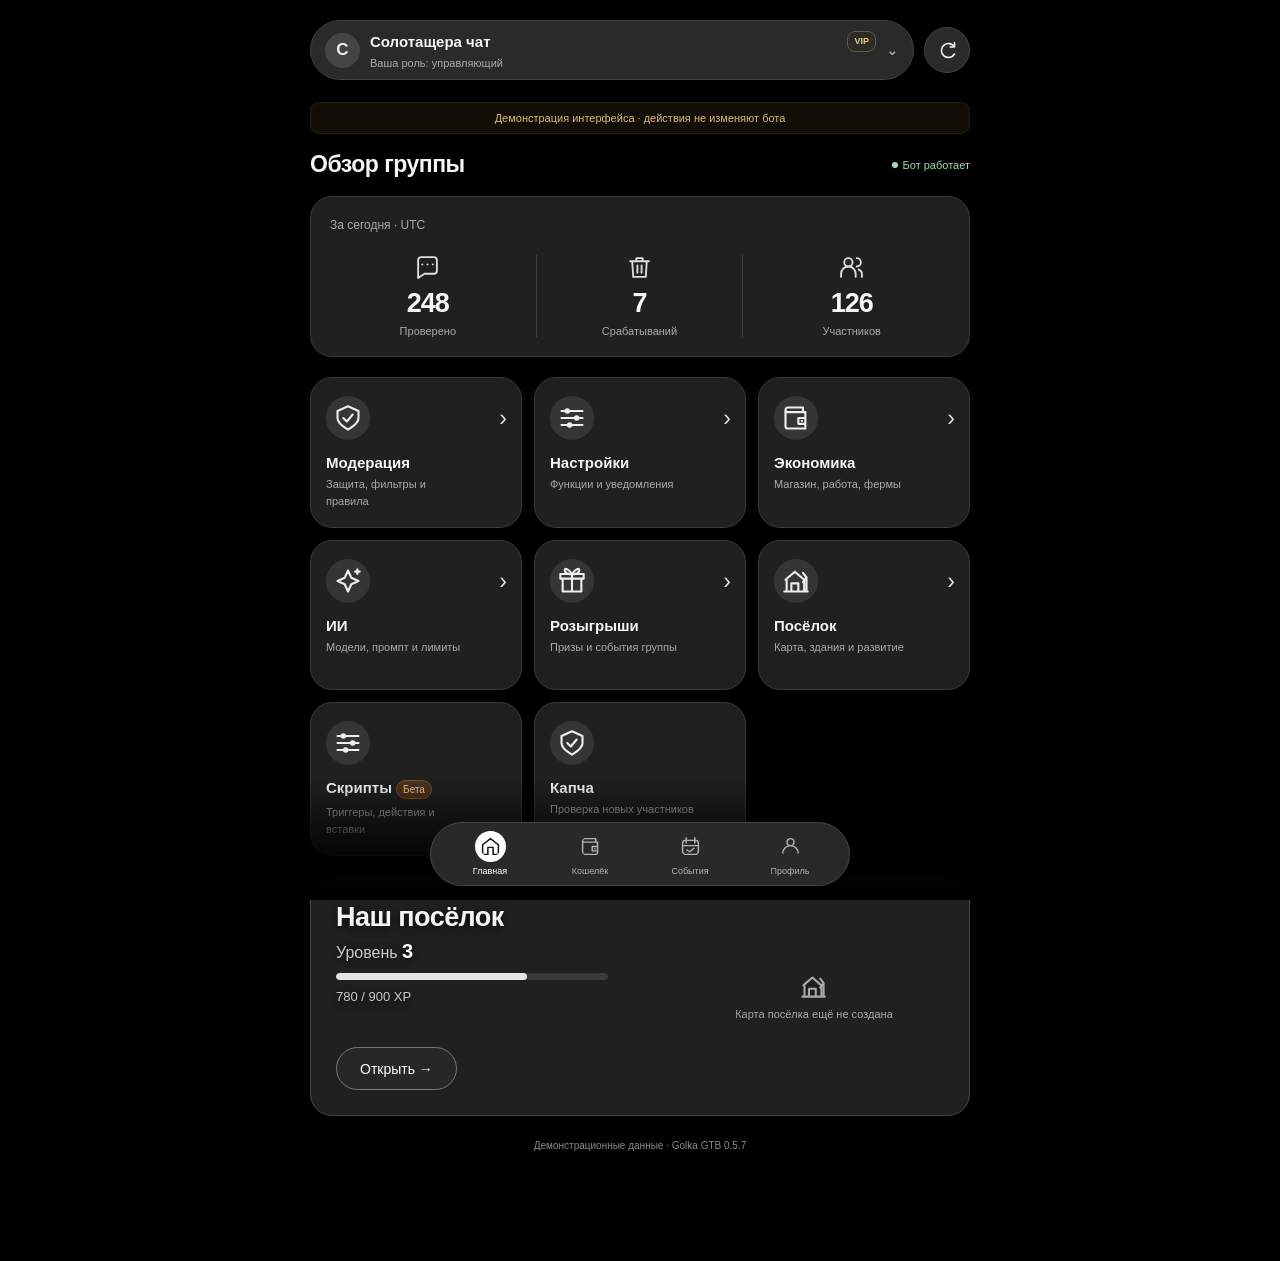
==== commit d43c0892: "v0.5.7: fix icon alignment, rename to AI Tokens, update thresholds" ====
--- a/index.html
+++ b/index.html
@@ -2,8 +2,8 @@
 <html lang="ru">
 <head>
 <meta charset="utf-8"><meta name="viewport" content="width=device-width, initial-scale=1, viewport-fit=cover"><meta name="theme-color" content="#000000"><meta name="color-scheme" content="dark"><meta name="referrer" content="no-referrer"><meta http-equiv="Content-Security-Policy" content="default-src 'self'; script-src 'self' 'unsafe-inline' https://telegram.org; style-src 'self' 'unsafe-inline'; img-src 'self' blob: data: https:; media-src 'self' blob:; font-src 'self' data:; connect-src https:; base-uri 'none'; form-action 'none'">
-<meta name="golka-cache-version" content="c116e41b10aef9f2">
-<script src="local-cache.js?v=c116e41b10aef9f2"></script>
+<meta name="golka-cache-version" content="f690d04ee0b28aac">
+<script src="local-cache.js?v=f690d04ee0b28aac"></script>
 <title>Golka GTB · Мини-приложение</title>
 <script src="https://telegram.org/js/telegram-web-app.js"></script>
 <style>
@@ -41,7 +41,12 @@
 .icon-btn{border:1px solid #454545;background:#2a2a2a;border-radius:50%;width:46px;height:46px}.icon-btn .icon{width:21px;height:21px}
 h2{letter-spacing:-.5px}.page-title{margin-bottom:18px}.page-title .icon{display:none}.page-title h2{font-size:25px}
 .card,.mini-card,.feature-card{background:#202020;border-color:#393939;box-shadow:none;border-radius:22px}
-.feature-card:hover{border-color:#666;transform:none}.feature-card .feature-icon,.feature-card:nth-child(n) .feature-icon{color:#eee;background:#353535;box-shadow:none;border-radius:50%}
+.feature-card{display:flex;flex-direction:column;align-items:flex-start;justify-content:flex-start}
+.feature-card:hover{border-color:#666;transform:none}.feature-card .feature-icon,.feature-card:nth-child(n) .feature-icon{color:#eee;background:#353535;box-shadow:none;border-radius:50%;flex-shrink:0}
+.feature-arrow{top:28px;line-height:24px}
+.icon-btn,.event-mark,.history-avatar,.catalog-symbol,.sub-plan-icon,.model-logo{display:inline-flex;align-items:center;justify-content:center;line-height:1}
+.icon-btn .icon,.event-mark .icon,.history-avatar .icon,.feature-icon .icon,.nav-item .icon,.stat .icon,.mini-card .icon{display:block;flex-shrink:0}
+.stat .icon{margin:0 auto 9px}
 .feature-arrow,.role b,.version-block h3,.stat .icon,.stat:nth-child(n) .icon,.mini-card .icon{color:#ddd}
 .statusbar{background:#202020;border-color:#383838;border-radius:24px}.statusdot{box-shadow:none}.tier{background:#2d2b23;border-color:#635b42}.tier.free{background:#303030;border-color:#484848}
 .btn,.btn.secondary{background:#2d2d2d;border-color:#484848;color:#f5f5f5;border-radius:25px;box-shadow:none;font-weight:500}
@@ -91,10 +96,10 @@
 .build-state{font-size:10px;font-weight:500;color:#c9ba8d;border:1px solid #5a5340;border-radius:20px;padding:4px 8px;margin-left:9px;vertical-align:middle;letter-spacing:0}.commerce-caption{color:#aaa;line-height:1.6;font-size:12px;margin:0 0 17px}.commerce-form .field-label{margin-top:16px}.currency-choices,.store-tabs{display:flex;gap:7px;margin:10px 0 17px}.currency-choices button,.store-tabs button{flex:1;min-width:0;padding:10px 6px;border:1px solid #454545;border-radius:19px;background:#2d2d2d;color:#bbb;font-size:12px}.currency-choices button[aria-pressed=true],.store-tabs button[aria-pressed=true]{color:#111;background:#eee;border-color:#eee}.commerce-balance{font-size:12px;color:#aaa;margin:8px 0}.commerce-amount{display:flex;align-items:center;border:1px solid #505050;border-radius:18px;background:#181818;padding:0 14px;gap:8px}.commerce-amount input{border:0;background:none;border-radius:0;padding:13px 0;min-width:0;font-size:24px;outline:none}.commerce-amount span{white-space:nowrap;color:#ddd}.amount-shortcuts{display:flex;gap:8px;margin:9px 0 19px}.amount-shortcuts button{border:1px solid #444;background:#303030;border-radius:18px;font-size:11px;padding:7px 13px;color:#ddd}.commerce-form .btn.primary{margin-top:8px}.commerce-error{color:var(--red);font-size:12px;line-height:1.55;margin:10px 0}.commerce-error:empty{display:none}.checkout-amount{text-align:center;font-size:35px;font-weight:650;letter-spacing:-.7px;margin:19px 0 24px}.checkout-summary{border:1px solid #3c3c3c;border-radius:20px;padding:3px 15px;margin-bottom:18px}.checkout-summary>div{display:flex;justify-content:space-between;align-items:flex-start;gap:16px;padding:12px 0;border-bottom:1px solid #393939;font-size:12px;line-height:1.5}.checkout-summary>div:last-child{border:0}.checkout-summary span{color:#aaa;flex-shrink:0}.checkout-summary strong{font-weight:500;overflow-wrap:anywhere;text-align:right}.checkout-buttons{display:grid;gap:9px}.receipt-icon{width:53px;height:53px;display:grid;place-items:center;border-radius:50%;margin:0 auto;color:#b8e8bf;background:#29382c;font-size:25px}.store-balance{font-size:12px;color:#aaa;margin-bottom:17px}.store-grid{display:grid;grid-template-columns:1fr 1fr;gap:10px;margin:10px 0 18px}.store-tile{padding:15px 12px;border:1px solid #444;background:#2a2a2a;border-radius:20px;text-align:left;display:flex;flex-direction:column;gap:8px;min-height:125px}.store-tile .icon{width:23px;height:23px;color:#ddd}.store-tile strong{font-weight:600;font-size:13px;line-height:1.45}.store-tile small{color:#aaa;font-size:11px;line-height:1.55}.store-price{margin-top:auto;font-weight:600;color:#eee;font-size:13px}.store-items{display:grid;gap:9px;margin:10px 0 18px}.store-item{display:flex;align-items:center;gap:12px;width:100%;padding:14px;border:1px solid #444;border-radius:19px;background:#292929;text-align:left}.store-item .row-body{flex:1}.store-item strong{display:block;font-size:13px;font-weight:600}.store-item small{display:block;color:#aaa;font-size:11px;margin-top:5px}.store-item>span:last-child{color:#eee;font-size:12px;white-space:nowrap}.store-footer{display:flex;gap:9px;margin-top:17px}.store-footer .btn{flex:1}.store-section-title{font-size:16px;margin:16px 0 8px}.commerce-form select{font-size:13px}.store-currency-icon{font-size:23px}.store-page-text{font-size:13px;line-height:1.7;color:#ccc;white-space:pre-wrap;margin:10px 0 17px}
 
 </style>
-<link rel="stylesheet" href="beta.css?v=c116e41b10aef9f2">
-<link rel="stylesheet" href="banners.css?v=c116e41b10aef9f2">
-<link rel="stylesheet" href="controls.css?v=c116e41b10aef9f2">
-<link rel="stylesheet" href="sheets.css?v=c116e41b10aef9f2">
+<link rel="stylesheet" href="beta.css?v=f690d04ee0b28aac">
+<link rel="stylesheet" href="banners.css?v=f690d04ee0b28aac">
+<link rel="stylesheet" href="controls.css?v=f690d04ee0b28aac">
+<link rel="stylesheet" href="sheets.css?v=f690d04ee0b28aac">
 </head>
 <body>
 <div id="app-boot" role="status" aria-live="polite"><div class="loader"></div><strong>Загружаем GolkaGTB</strong><span>Подготавливаем приложение и аватарки</span><button id="app-boot-skip" hidden>Пропустить загрузку</button></div>
@@ -144,7 +149,7 @@
 const duration=s=>{s=Math.max(0,Math.ceil(s));return s?[(s>=3600?Math.floor(s/3600)+'ч':''),(s>=60?Math.floor(s%3600/60)+'м':''),(s%60+'с')].filter(Boolean).join(' '):'Доступно сейчас'};
 const fmtDate=v=>new Date(v*1000).toLocaleString('ru-RU',{day:'numeric',month:'short',hour:'2-digit',minute:'2-digit'});
 const role=r=>({owner:'владелец бота',manager:'управляющий',member:'участник'}[r]||'участник');
-const tier=g=>g.paid?({vip:'VIP',vipplus:'VIP+',standard:'Полный доступ',standard_captcha:'Стандартный + Капча'}[g.tier]||'Полный доступ'):'Бесплатный';
+const tier=g=>g.paid?({vip:'VIP',vipplus:'VIP+',standard:'Обычный доступ',standard_captcha:'Стандартный доступ'}[g.tier]||'Обычный доступ'):'Бесплатный';
 const vip=()=>!!state.data?.group.paid&&['vip','vipplus'].includes(state.data.group.tier);
 const manager=()=>state.data?.group.role!=='member';
 const heading=(title,i)=>`<div class="page-title">${icon(i)}<h2>${esc(title)}</h2></div>`;
@@ -175,10 +180,10 @@
 function toggle(key,features=false){const on=features?state.data.features[key]:state.data.settings[key];const [title,sub]=features?[FEATURE_LABELS[key]||key,'Включить для участников группы']:LABELS[key];return `<div class="row"><div class="row-body"><strong>${esc(title)}</strong><small>${esc(sub)}</small></div><button class="switch" role="switch" aria-label="${esc(title)}" aria-checked="${!!on}" data-toggle="${esc(key)}" data-feature="${features?'1':'0'}" ${manager()?'':'disabled'}></button></div>`}
 function moderation(){const d=state.data;if(!manager())return heading('Модерация','shield')+empty('Изменять модерацию могут владелец доступа и назначенные управляющие.','shield');return heading('Модерация','shield')+(!aiHidden()&&!d.group.paid?'<div class="note warning">Бесплатный тариф: доступны встроенные проверки. ИИ-модерация и общая база знаний подключаются с полным доступом.</div>':'')+`<div class="card">${['moderation_enabled','ai_moderation_enabled','spam_enabled','flood_enabled','delete_links','antimat'].filter(k=>!aiHidden()||k!=='ai_moderation_enabled').map(k=>toggle(k)).join('')}</div>${aiHidden()?'':`<div class="card"><div class="row"><div class="row-body"><strong>Режим ИИ Модерации</strong><small>${{dry:'Тест: сообщения остаются в чате',delete:'Удаление нарушений',enforce:'Удаление и настроенные наказания'}[d.settings.mode]||'Не выбран'}</small></div>${btn('Изменить','mode')}</div><div class="row"><div class="row-body"><strong>Правила для ИИ</strong><small>По ним бот оценивает сообщения</small></div>${btn('Изменить','edit','rules')}</div></div>`}${btn('Категории и действия','bot','moderation','wide secondary')}`}
 function historyRows(items){return items.map(r=>`<div class="history-row"><span class="history-avatar">${icon(/Работа/.test(r.title)?'work':/ферм|Покупка/.test(r.title)?'wallet':'user')}</span><div><strong>${esc(r.title)}</strong><small>${fmtDate(r.created)}</small></div><span class="history-amount ${r.amount>0?'positive':''}">${r.amount>0?'+':r.amount<0?'−':''}${money(Math.abs(r.amount))} ${r.asset==='energy'?'⚡':'C₲'}</span></div>`).join('')}
-function wallet(){const w=state.data.wallet,selected=state.currency;const progress=Math.max(0,Math.min(100,(w.xp-w.level_start)/(w.next_xp-w.level_start)*100));const entries=state.walletHistory[selected];return heading('Кошелёк','wallet')+`<div class="wallet-carousel" aria-label="Карты валют">${[['coins','Монеты группы','C₲',w.coins,state.data.group.title],['energy','Молнии','⚡',w.energy,'Общий баланс для всех групп']].map(([asset,label,symbol,balance,footer],i)=>`<article class="currency-card ${asset==='energy'?'energy':''} ${selected===asset?'selected':i===1?'after':'before'}" data-currency="${asset}" aria-label="${label}: ${money(balance)} ${symbol}"><div class="currency-card-header"><span>GolkaGTB</span><span>${symbol}</span></div><div><div class="currency-card-label">${label}</div><div class="currency-card-balance">${money(balance)} ${symbol}</div></div><div class="currency-card-footer"><span>${esc(footer)}</span>${asset==='energy'?`<button class="card-topup" data-action="card-topup" ${selected===asset?'':'tabindex="-1"'}>Пополнить</button>`:''}</div></article>`).join('')}</div><div class="wallet-dots" aria-label="Выбрать валюту">${['coins','energy'].map(a=>`<button data-currency="${a}" aria-label="${a==='coins'?'Монеты C₲':'Молнии ⚡'}" aria-pressed="${selected===a}"></button>`).join('')}</div><div class="wallet-quick">${[['transfer','send','Перевести'],['exchange','refresh','Обменять'],['shop','shop','Магазин']].map(([key,i,label])=>`<button class="btn" data-action="panel" data-arg="${key}">${icon(i)}${label}</button>`).join('')}</div>${!aiHidden()&&w.tokens?`<div class="card" style="margin-bottom:20px"><div class="row"><div class="row-body"><strong>🪙 МегаТокены ИИ (округл. до целого)</strong><small>Личный баланс: ${esc(w.tokens.user_mt_wallet)} · Группа: ${esc(w.tokens.group_mt_wallet)}<br>ИИ в ЛС: ${w.tokens.dm_unlocked?'✅ разблокирован':'🔒 от 50 Т пополнения ('+esc(w.tokens.dm_purchased_tokens)+'/50 Т)'}</small></div><button class="btn secondary" data-action="panel" data-arg="tokens">Токены ›</button></div></div>`:''}<section class="wallet-history"><div class="heading"><h3>История</h3><button class="history-all" data-action="history">Все ›</button></div>${entries?entries.items.length?historyRows(entries.items.slice(0,3)):empty('Операций пока нет.','wallet'):'<div class="caption">Загружаем операции…</div>'}</section>${bannerSlot()}<div class="two-col"><div class="mini-card">${icon('book')}<div class="caption">Обучение</div><div class="big">${w.education}<span class="caption"> / 500</span></div></div><div class="mini-card">${icon('ai')}<div class="caption">Уровень</div><div class="big">${w.level}</div></div></div><div class="card" style="margin-top:16px"><div class="row"><div class="row-body"><strong>Прогресс уровня</strong><small>${money(w.xp)} / ${money(w.next_xp)} XP</small></div><span class="chip">×${w.rebirths+1} прибыль</span></div><div class="progress"><i style="width:${progress}%"></i></div></div><div class="card"><div class="row"><span class="event-mark">${icon('work')}</span><div class="row-body"><strong>Работа</strong><small>${duration(w.work_remaining)}</small></div><button class="btn" data-daily="work" ${w.work_remaining?'disabled':''}>Работать</button></div><div class="row"><span class="event-mark">${icon('book')}</span><div class="row-body"><strong>Обучение</strong><small>${duration(w.study_remaining)}</small></div><button class="btn" data-daily="study" ${w.study_remaining?'disabled':''}>Учиться</button></div></div>`}
-function settings(){return heading('Настройки','settings')+(manager()?`<div class="card">${state.data.group.can_assign?toggle('auto_admin_managers'):''}${toggle('ai_disabled')}${toggle('restore_admins')}${['rp_adult','rp_swear','rp_mild','rp_pretend','plain_commands'].map(k=>toggle(k)).join('')}${toggle('delete_notifications')}${state.data.group.paid&&['standard_captcha','vip','vipplus'].includes(state.data.group.tier)?toggle('receive_broadcasts'):'<div class="note">Отказ от рассылок доступен со Стандартного доступа + Капча, VIP и VIP+.</div>'}</div>${!aiHidden()&&state.data.ai?.tokens?`<div class="card"><div class="row"><div class="row-body"><strong>🪙 МегаТокены ИИ (без округления)</strong><small>Группа: ${esc(state.data.ai.tokens.group_mt_exact)}<br>Личный баланс: ${esc(state.data.ai.tokens.user_mt_exact)}</small></div><button class="btn secondary" data-action="panel" data-arg="tokens">Токены ›</button></div></div>`:''}<div class="section-label">Функции группы</div><div class="card">${Object.keys(state.data.features).map(k=>toggle(k,true)).join('')}</div>${state.data.group.paid?`<button class="btn secondary wide" data-banner-action="open" data-kind="group" data-target="${esc(state.group)}">Баннер группы</button>`:''}<div style="height:10px"></div>${btn('Управляющие и права','bot','manage','wide secondary')}`:empty('Настройки доступны управляющим группы.','shield'))}
+function wallet(){const w=state.data.wallet,selected=state.currency;const progress=Math.max(0,Math.min(100,(w.xp-w.level_start)/(w.next_xp-w.level_start)*100));const entries=state.walletHistory[selected];return heading('Кошелёк','wallet')+`<div class="wallet-carousel" aria-label="Карты валют">${[['coins','Монеты группы','C₲',w.coins,state.data.group.title],['energy','Молнии','⚡',w.energy,'Общий баланс для всех групп']].map(([asset,label,symbol,balance,footer],i)=>`<article class="currency-card ${asset==='energy'?'energy':''} ${selected===asset?'selected':i===1?'after':'before'}" data-currency="${asset}" aria-label="${label}: ${money(balance)} ${symbol}"><div class="currency-card-header"><span>GolkaGTB</span><span>${symbol}</span></div><div><div class="currency-card-label">${label}</div><div class="currency-card-balance">${money(balance)} ${symbol}</div></div><div class="currency-card-footer"><span>${esc(footer)}</span>${asset==='energy'?`<button class="card-topup" data-action="card-topup" ${selected===asset?'':'tabindex="-1"'}>Пополнить</button>`:''}</div></article>`).join('')}</div><div class="wallet-dots" aria-label="Выбрать валюту">${['coins','energy'].map(a=>`<button data-currency="${a}" aria-label="${a==='coins'?'Монеты C₲':'Молнии ⚡'}" aria-pressed="${selected===a}"></button>`).join('')}</div><div class="wallet-quick">${[['transfer','send','Перевести'],['exchange','refresh','Обменять'],['shop','shop','Магазин']].map(([key,i,label])=>`<button class="btn" data-action="panel" data-arg="${key}">${icon(i)}${label}</button>`).join('')}</div><section class="wallet-history"><div class="heading"><h3>История</h3><button class="history-all" data-action="history">Все ›</button></div>${entries?entries.items.length?historyRows(entries.items.slice(0,3)):empty('Операций пока нет.','wallet'):'<div class="caption">Загружаем операции…</div>'}</section>${bannerSlot()}<div class="two-col"><div class="mini-card">${icon('book')}<div class="caption">Обучение</div><div class="big">${w.education}<span class="caption"> / 500</span></div></div><div class="mini-card">${icon('ai')}<div class="caption">Уровень</div><div class="big">${w.level}</div></div></div><div class="card" style="margin-top:16px"><div class="row"><div class="row-body"><strong>Прогресс уровня</strong><small>${money(w.xp)} / ${money(w.next_xp)} XP</small></div><span class="chip">×${w.rebirths+1} прибыль</span></div><div class="progress"><i style="width:${progress}%"></i></div></div><div class="card"><div class="row"><span class="event-mark">${icon('work')}</span><div class="row-body"><strong>Работа</strong><small>${duration(w.work_remaining)}</small></div><button class="btn" data-daily="work" ${w.work_remaining?'disabled':''}>Работать</button></div><div class="row"><span class="event-mark">${icon('book')}</span><div class="row-body"><strong>Обучение</strong><small>${duration(w.study_remaining)}</small></div><button class="btn" data-daily="study" ${w.study_remaining?'disabled':''}>Учиться</button></div></div>`}
+function settings(){return heading('Настройки','settings')+(manager()?`<div class="card">${state.data.group.can_assign?toggle('auto_admin_managers'):''}${toggle('ai_disabled')}${toggle('restore_admins')}${['rp_adult','rp_swear','rp_mild','rp_pretend','plain_commands'].map(k=>toggle(k)).join('')}${toggle('delete_notifications')}${state.data.group.paid&&['standard_captcha','vip','vipplus'].includes(state.data.group.tier)?toggle('receive_broadcasts'):'<div class="note">Отказ от рассылок доступен со Стандартного доступа, VIP и VIP+.</div>'}</div>${!aiHidden()&&state.data.ai?.tokens?`<div class="card"><div class="row"><div class="row-body"><strong>🪙 ИИ Токены</strong><small>Группа: ${esc(state.data.ai.tokens.group_mt_exact)}<br>Личный баланс: ${esc(state.data.ai.tokens.user_mt_exact)}</small></div><button class="btn secondary" data-action="panel" data-arg="tokens">ИИ Токены ›</button></div></div>`:''}<div class="section-label">Функции группы</div><div class="card">${Object.keys(state.data.features).map(k=>toggle(k,true)).join('')}</div>${state.data.group.paid?`<button class="btn secondary wide" data-banner-action="open" data-kind="group" data-target="${esc(state.group)}">Баннер группы</button>`:''}<div style="height:10px"></div>${btn('Управляющие и права','bot','manage','wide secondary')}`:empty('Настройки доступны управляющим группы.','shield'))}
 function freeDSCard(a){if(!a?.available)return '';return `<div class="card"><strong>DeepSeek по плану · ${a.total_percent}%</strong><p class="caption">0,5% бесплатно на месяц. Ещё +0,1% за каждые 100 очков активности, до 1% всего.</p><div class="row"><span>Очки активности</span><strong>${a.points} / 100</strong></div><div class="row"><span>Активных участников</span><strong>${a.active_members} / 5</strong></div><p class="caption">Не больше одного сообщения от человека за 5 минут. Команды, повторы и спам не учитываются. До ${fmtDate(a.ends)}. Получено прибавок: ${a.boosts} / 5.</p>${manager()?`<button class="btn primary wide" data-action="free-ds-boost" ${a.can_claim?'':'disabled'}>Доп. Лимиты за актив</button>`:''}</div>`}
-function ai(){if(aiHidden())return empty('ИИ-функции выключены для этой группы.','ai');const d=state.data,p=Math.max(0,Math.min(100,d.ai.remaining_percent)),tk=d.ai.tokens;return heading('ИИ','ai')+freeDSCard(d.ai.free_allowance)+`<div class="card"><div class="row"><div class="row-body"><strong>${esc(d.ai.plan||'AIChating+')}</strong><small>Общий лимит чата, задач и изображений</small></div><span class="chip ${d.ai.active?'on':''}">${d.ai.active?'Активна':'Нет подписки'}</span></div><div class="big">${p}% <span class="caption">осталось</span></div><div class="progress"><i style="width:${p}%"></i></div>${tk?`<div class="row" style="margin-top:12px"><div class="row-body"><strong>🪙 МегаТокены ИИ (округл. до 0,01)</strong><small>Группа: ${esc(tk.group_mt_ai)} · Личный: ${esc(tk.user_mt_ai)}<br>Статус Pro по токенам: ${tk.pro_unlocked?'✅ Активен':'🔒 от 100 Т (1 МТ) на балансе или 10 000 Т за всё время'}</small></div></div>`:''}<div class="ai-subscription-actions"><button class="btn secondary wide" data-action="bot" data-arg="ai">AIChating+</button><button class="btn secondary wide" data-action="bot" data-arg="ai_pro">AIChating Pro</button></div><div style="margin-top:8px"><button class="btn primary wide" data-action="panel" data-arg="tokens">🪙 Токены и бесплатные бонусы</button></div></div>${manager()?`<div class="card"><div class="ai-model-section"><div class="row ai-model-row"><div class="row-body"><strong>Модель по умолчанию</strong><small>${esc(modelName(d.ai.source))}</small></div>${btn('Выбрать','ai-model')}</div><button class="btn secondary wide" data-catalog="chat">Каталог моделей ›</button></div><div class="row"><div class="row-body"><strong>Свой промпт</strong><small>Характер и задачи помощника</small></div>${btn('Изменить','edit','ai_chat_prompt')}</div>${toggle('ai_chat_search')}${toggle('ai_images_enabled')}<div class="row"><div class="row-body"><strong>Модель для изображений</strong><small>${esc(d.ai.image_source&&d.ai.image_source!=='off'?modelName(d.ai.image_source):'Не выбрана')}</small></div><button class="btn secondary" data-catalog="image">Выбрать</button></div><div class="row"><div class="row-body"><strong>Поведение ИИ</strong><small>Стиль, длина ответа, языки и ограничения</small></div>${btn('Настроить','ai-preferences')}</div></div>`:''}${aiTasksCard(d.ai)}<div class="note">Обратиться к ИИ в группе: !ии ваш вопрос. Можно ответить на сообщение помощника.</div>`}
+function ai(){if(aiHidden())return empty('ИИ-функции выключены для этой группы.','ai');const d=state.data,p=Math.max(0,Math.min(100,d.ai.remaining_percent)),tk=d.ai.tokens;return heading('ИИ','ai')+freeDSCard(d.ai.free_allowance)+`<div class="card"><div class="row"><div class="row-body"><strong>${esc(d.ai.plan||'AIChating+')}</strong><small>Общий лимит чата, задач и изображений</small></div><span class="chip ${d.ai.active?'on':''}">${d.ai.active?'Активна':'Нет подписки'}</span></div><div class="big">${p}% <span class="caption">осталось</span></div><div class="progress"><i style="width:${p}%"></i></div>${tk?`<div class="row" style="margin-top:12px"><div class="row-body"><strong>🪙 ИИ Токены</strong><small>Группа: ${esc(tk.group_mt_ai)} · Личный: ${esc(tk.user_mt_ai)}<br>Статус Pro по токенам: ${tk.pro_unlocked?'✅ Активен':'🔒 от 25 Т на балансе (Max: от 50 Т) или 10 000 Т за всё время'}</small></div></div>`:''}<div class="ai-subscription-actions"><button class="btn secondary wide" data-action="bot" data-arg="ai">AIChating+</button><button class="btn secondary wide" data-action="bot" data-arg="ai_pro">AIChating Pro</button></div><div style="margin-top:8px"><button class="btn primary wide" data-action="panel" data-arg="tokens">🪙 ИИ Токены</button></div></div>${manager()?`<div class="card"><div class="ai-model-section"><div class="row ai-model-row"><div class="row-body"><strong>Модель по умолчанию</strong><small>${esc(modelName(d.ai.source))}</small></div>${btn('Выбрать','ai-model')}</div><button class="btn secondary wide" data-catalog="chat">Каталог моделей ›</button></div><div class="row"><div class="row-body"><strong>Свой промпт</strong><small>Характер и задачи помощника</small></div>${btn('Изменить','edit','ai_chat_prompt')}</div>${toggle('ai_chat_search')}${toggle('ai_images_enabled')}<div class="row"><div class="row-body"><strong>Модель для изображений</strong><small>${esc(d.ai.image_source&&d.ai.image_source!=='off'?modelName(d.ai.image_source):'Не выбрана')}</small></div><button class="btn secondary" data-catalog="image">Выбрать</button></div><div class="row"><div class="row-body"><strong>Поведение ИИ</strong><small>Стиль, длина ответа, языки и ограничения</small></div>${btn('Настроить','ai-preferences')}</div></div>`:''}${aiTasksCard(d.ai)}<div class="note">Обратиться к ИИ в группе: !ии ваш вопрос. Можно ответить на сообщение помощника.</div>`}
 function economy(){return heading('Экономика','wallet')+`<div class="feature-grid">${[['wallet','wallet','Кошелёк','Баланс, работа и обучение'],['shop','wallet','Магазин','Товары и улучшения'],['market','village','Маркет ферм','Покупка и продажа'],['farms','work','Автофермы','Ваш ежедневный доход'],['investments','ai','Инвестиции','Компании и доли'],['games','gift','Игры','Кубики, деп и слоты']].filter(f=>!aiHidden()||f[0]!=='investments').map(([key,i,t,sub])=>`<button class="feature-card" ${key==='wallet'?'data-view="wallet"':`data-action="bot" data-arg="${key}"`}><span class="feature-icon">${icon(i)}</span><strong>${t}</strong><small>${sub}</small></button>`).join('')}</div><div class="note">C₲ и обучение отдельные для каждой группы. Баланс ⚡ общий.</div>`}
 function village(){if(aiHidden())return empty('ИИ-функции выключены для этой группы.','ai');if(!vip())return heading('Посёлок','village')+empty('Посёлки доступны для групп VIP и VIP+.','village');const v=state.data.village;return heading('Посёлок','village')+(v?`<div class="card"><h3>Уровень ${v.level}</h3><div class="caption">${money(v.xp)} / ${money(v.next_xp)} XP</div><div class="progress"><i style="width:${Math.max(0,Math.min(100,100*(v.xp-v.level_start)/(v.next_xp-v.level_start)))}%"></i></div><p class="text-content">${esc(v.description)}</p><div class="chips"><span class="chip on">${v.available} доступных улучшений</span><span class="chip">Опыт за активность группы</span></div><div id="map-container" data-village-map>${v.has_map?'<div class="loading" style="min-height:100px">Загружаем карту…</div>':empty('Карта ещё не создана.','village')}</div>${btn('Управление посёлком','bot','village','wide primary')}</div><div class="section-label">Постройки</div><div class="card">${v.buildings.length?v.buildings.map(b=>`<div class="row"><span class="event-mark">${icon('village')}</span><div class="row-body"><strong>${esc(b.name)}</strong><small>Уровень ${b.level}</small></div></div>`).join(''):empty('Здесь появятся ваши постройки.','village')}</div>`:`<div class="card">${empty('Посёлок ещё не создан. Опишите его — и появится настоящая карта.','village')}${btn('Создать','bot','village','wide primary')}</div>`)}
 function giveaways(){const list=state.data.giveaways;return heading('Розыгрыши','gift')+`<div class="card">${list.length?list.map(g=>`<div class="row"><span class="event-mark">${icon('gift')}</span><div class="row-body"><strong>Розыгрыш #${g.id}</strong><small>${esc(g.prize)}<br>${g.winners} победителей · до ${fmtDate(g.ends)}</small></div></div>`).join(''):empty('Активных розыгрышей пока нет.','gift')}</div>${btn(manager()?'Создать':'Меню розыгрышей','bot','giveaway','wide primary')}`}
@@ -198,7 +203,7 @@
 const observedAvatars=new Set();const avatarObserver=typeof IntersectionObserver!=='undefined'?new IntersectionObserver(entries=>{for(const entry of entries)if(entry.isIntersecting){avatarObserver.unobserve(entry.target);observedAvatars.delete(entry.target);paintAvatar(entry.target)}},{rootMargin:'100px'}):null;
 function hydrateAvatars(){for(const el of observedAvatars)if(!el.isConnected){avatarObserver?.unobserve(el);observedAvatars.delete(el)}document.querySelectorAll('[data-avatar]').forEach(el=>{if(el.dataset.avatarLoaded===el.dataset.avatar)return;if(avatarObserver){observedAvatars.add(el);avatarObserver.observe(el)}else paintAvatar(el)})}
 async function loadMap(){const containers=[...document.querySelectorAll('[data-village-map]')];if(!containers.length||!vip()||aiHidden())return;const group=state.group;const url=await imageAsset('/groups/'+group+'/map');for(const container of containers){if(!container.isConnected||state.group!==group)continue;if(!url){container.innerHTML='<div class="map-placeholder">'+icon('village')+'<span>Карта сейчас недоступна. Попробуйте обновить страницу.</span></div>';continue}const img=new Image();img.src=url;img.alt='Карта посёлка вашей группы';if(container.id==='map-container')img.className='map-image';container.replaceChildren(img)}}
-async function action(name,arg){if(name==='free-ds-boost'){state.data=await request('/groups/'+state.group+'/free-ds-boost',{method:'POST',body:JSON.stringify({etag:state.data.etag})});render();toast('Добавлено 0,1% на текущий месячный период');return}if(name==='connect-bot')return legacyOpenBot('manage');if(name==='close-dialog')return closeDialog();if(name==='dialog-back')return dialogBack();if(name==='navigate')return navigate(arg);if(name==='refresh'){await window.GolkaCache?.clearMedia();state.walletHistory={};for(const e of imageAssets.values())if(e.url)URL.revokeObjectURL(e.url);imageAssets.clear();document.querySelectorAll('[data-avatar]').forEach(el=>delete el.dataset.avatarLoaded);if(state.group)return loadGroup(state.group);return init()}if(name==='bot'||name==='panel')return openPanel(arg);if(name==='panel-step')return panelStep(arg);if(name==='store-currency')return openPanel('shop_'+arg);if(name==='card-topup')return openPanel('topup');if(name==='history')return showWalletHistory();if(name==='history-more')return moreWalletHistory();if(name==='groups'){sheet('Ваши группы','<input class="filter" id="group-search" type="search" placeholder="Найти группу" aria-label="Найти группу"><div id="group-list">'+state.groups.map(g=>`<button class="row" data-select-group="${esc(g.id)}" data-title="${esc(g.title.toLocaleLowerCase())}"><span class="group-avatar" data-avatar="/groups/${esc(g.id)}/avatar" data-fallback="${esc(Array.from(g.title)[0])}">${esc(Array.from(g.title)[0])}</span><span class="row-body"><strong>${esc(g.title)}</strong><small>${esc(tier(g))} · ${esc(role(g.role))}</small></span>${g.id===state.group?'<span style="color:var(--cyan)">✓</span>':'<span>›</span>'}</button>`).join('')+'</div>');hydrateAvatars();return}if(name==='edit'){if(!manager())return;const title=arg==='rules'?'Правила для ИИ':'Промпт помощника';sheet(title,`<form id="editor" data-key="${arg}"><label class="caption" for="editor-text">${arg==='rules'?'Текст, по которому ИИ модерирует сообщения.':'Опишите поведение и задачи помощника.'}</label><textarea id="editor-text" maxlength="4000" required>${esc(state.data.settings[arg])}</textarea><div class="caption" id="char-count">До 4000 символов</div><div class="dialog-actions">${btn('Отмена','close-dialog','','secondary')}<button class="btn primary" type="submit">Сохранить</button></div></form>`);return}if(name==='mode'){sheet('Режим ИИ Модерации',`<form id="mode-form"><label class="field-label" for="mode-select">Действия при нарушении</label><select id="mode-select">${[['dry','Тест — оставить сообщение'],['delete','Удалять нарушения'],['enforce','Удалять и применять наказания']].map(([v,t])=>`<option value="${v}" ${state.data.settings.mode===v?'selected':''}>${t}</option>`).join('')}</select><div class="note">Точные действия для каждой категории настраиваются в боте.</div><button type="submit" class="btn primary wide">Сохранить режим</button></form>`);return}if(name==='ai-preferences')return openAIPreferences();if(name==='ai-model')return modelPicker();if(name==='guide-index')return openGuide();if(name==='guide-category')return openGuide(arg);if(name==='rules'){sheet('Правила группы',state.data.member_rules?`<div class="text-content">${esc(state.data.member_rules)}</div>`:empty('Правила участников пока не добавлены.','book'));return}if(name==='releases'){sheet('Версии и изменения','<div class="loading"><div class="loader"></div></div>');const releases=state.demo?[{version:'0.5.6',development:false,text:'Мини-приложение: выбор группы, настройки модерации, кошелёк, ИИ, события и посёлок.'}]:await request('/releases');document.getElementById('dialog-body').innerHTML=releases.map(r=>`<div class="version-block"><h3>${esc(r.version)}${r.development?'<span class="build-state">В разработке</span>':''}</h3><ul>${r.text.split(/\n+/).filter(t=>t.trim()).map(t=>`<li>${esc(t.trim())}</li>`).join('')}</ul></div>`).join('');return}}
+async function action(name,arg){if(name==='free-ds-boost'){state.data=await request('/groups/'+state.group+'/free-ds-boost',{method:'POST',body:JSON.stringify({etag:state.data.etag})});render();toast('Добавлено 0,1% на текущий месячный период');return}if(name==='connect-bot')return legacyOpenBot('manage');if(name==='close-dialog')return closeDialog();if(name==='dialog-back')return dialogBack();if(name==='navigate')return navigate(arg);if(name==='refresh'){await window.GolkaCache?.clearMedia();state.walletHistory={};for(const e of imageAssets.values())if(e.url)URL.revokeObjectURL(e.url);imageAssets.clear();document.querySelectorAll('[data-avatar]').forEach(el=>delete el.dataset.avatarLoaded);if(state.group)return loadGroup(state.group);return init()}if(name==='bot'||name==='panel')return openPanel(arg);if(name==='panel-step')return panelStep(arg);if(name==='store-currency')return openPanel('shop_'+arg);if(name==='card-topup')return openPanel('topup');if(name==='history')return showWalletHistory();if(name==='history-more')return moreWalletHistory();if(name==='groups'){sheet('Ваши группы','<input class="filter" id="group-search" type="search" placeholder="Найти группу" aria-label="Найти группу"><div id="group-list">'+state.groups.map(g=>`<button class="row" data-select-group="${esc(g.id)}" data-title="${esc(g.title.toLocaleLowerCase())}"><span class="group-avatar" data-avatar="/groups/${esc(g.id)}/avatar" data-fallback="${esc(Array.from(g.title)[0])}">${esc(Array.from(g.title)[0])}</span><span class="row-body"><strong>${esc(g.title)}</strong><small>${esc(tier(g))} · ${esc(role(g.role))}</small></span>${g.id===state.group?'<span style="color:var(--cyan)">✓</span>':'<span>›</span>'}</button>`).join('')+'</div>');hydrateAvatars();return}if(name==='edit'){if(!manager())return;const title=arg==='rules'?'Правила для ИИ':'Промпт помощника';sheet(title,`<form id="editor" data-key="${arg}"><label class="caption" for="editor-text">${arg==='rules'?'Текст, по которому ИИ модерирует сообщения.':'Опишите поведение и задачи помощника.'}</label><textarea id="editor-text" maxlength="4000" required>${esc(state.data.settings[arg])}</textarea><div class="caption" id="char-count">До 4000 символов</div><div class="dialog-actions">${btn('Отмена','close-dialog','','secondary')}<button class="btn primary" type="submit">Сохранить</button></div></form>`);return}if(name==='mode'){sheet('Режим ИИ Модерации',`<form id="mode-form"><label class="field-label" for="mode-select">Действия при нарушении</label><select id="mode-select">${[['dry','Тест — оставить сообщение'],['delete','Удалять нарушения'],['enforce','Удалять и применять наказания']].map(([v,t])=>`<option value="${v}" ${state.data.settings.mode===v?'selected':''}>${t}</option>`).join('')}</select><div class="note">Точные действия для каждой категории настраиваются в боте.</div><button type="submit" class="btn primary wide">Сохранить режим</button></form>`);return}if(name==='ai-preferences')return openAIPreferences();if(name==='ai-model')return modelPicker();if(name==='guide-index')return openGuide();if(name==='guide-category')return openGuide(arg);if(name==='rules'){sheet('Правила группы',state.data.member_rules?`<div class="text-content">${esc(state.data.member_rules)}</div>`:empty('Правила участников пока не добавлены.','book'));return}if(name==='releases'){sheet('Версии и изменения','<div class="loading"><div class="loader"></div></div>');const releases=state.demo?[{version:'0.5.7',development:false,text:'Мини-приложение: выбор группы, настройки модерации, кошелёк, ИИ, события и посёлок.'}]:await request('/releases');document.getElementById('dialog-body').innerHTML=releases.map(r=>`<div class="version-block"><h3>${esc(r.version)}${r.development?'<span class="build-state">В разработке</span>':''}</h3><ul>${r.text.split(/\n+/).filter(t=>t.trim()).map(t=>`<li>${esc(t.trim())}</li>`).join('')}</ul></div>`).join('');return}}
 document.addEventListener('click',async e=>{const el=e.target.closest('button');if(!el||el.disabled)return;try{if(el.dataset.currency){await selectCurrency(el.dataset.currency)}else if(el.dataset.selectGroup){closeDialog();state.history=[];state.view='home';state.walletHistory={};state.panel=null;await loadGroup(el.dataset.selectGroup)}else if(el.dataset.toggle){el.disabled=true;el.setAttribute('aria-busy','true');const features=el.dataset.feature==='1',value=el.getAttribute('aria-checked')!=='true';if(el.dataset.toggle==='moderation_enabled'&&!value&&!window.confirm('Отключить всю модерацию в этой группе?'))return;await save(el.dataset.toggle,value,features)}else if(el.dataset.daily){el.disabled=true;const kind=el.dataset.daily;if(state.demo){state.data.wallet[kind+'_remaining']=86400;if(kind==='work')state.data.wallet.coins+=24;else state.data.wallet.education+=2;render();toast('Демонстрация: '+(kind==='work'?'+24 C₲':'+2 очка обучения'));return}const result=await request('/groups/'+state.group+'/daily',{method:'POST',body:JSON.stringify({kind,request_id:crypto.randomUUID()})});state.data=result.snapshot;state.walletHistory={};render();loadWalletHistory();toast(kind==='work'?'Заработано '+money(result.result.salary/1000)+' C₲':'Обучение завершено')}else if(el.dataset.view)navigate(el.dataset.view);else if(el.dataset.action)await action(el.dataset.action,el.dataset.arg)}catch(error){toast(error.message)}finally{if(el.isConnected){el.disabled=false;el.removeAttribute('aria-busy')}}});
 document.addEventListener('input',e=>{if(e.target.id==='group-search'){const q=e.target.value.toLocaleLowerCase();document.querySelectorAll('[data-select-group]').forEach(b=>b.hidden=!b.dataset.title.includes(q))}});
 document.addEventListener('submit',async e=>{if(!['editor','mode-form','ai-model-form'].includes(e.target.id))return;e.preventDefault();const form=e.target,submit=form.querySelector('[type=submit]');submit.disabled=true;try{if(form.id==='editor')await save(form.dataset.key,document.getElementById('editor-text').value);else if(form.id==='mode-form')await save('mode',document.getElementById('mode-select').value);else await save('ai_chat_source',document.getElementById('model-select').value);closeDialog()}catch(error){const area=form.id==='ai-model-form'?document.getElementById('model-save-error'):null;if(area){area.textContent=error.message;area.hidden=false}else toast(error.message)}finally{submit.disabled=false}});
@@ -223,7 +228,7 @@
 function commerceForm(p,kind){state.panel=p;const key=state.group+':'+kind;state.commerceDrafts??={};const d=state.commerceDrafts[key]||{},balances=p.form.balances||state.data.wallet,asset=d.asset||state.currency;const balance=a=>p.form.balances?.[a]??state.data.wallet[a==='energy'?'energy':'coins'];const source=p.form.source==='treasury'?'Казна группы':'Доступно';const groupValue=d.group||state.group;sheet(kind==='transfer'?'Перевести':'Обменять C₲ на ⚡',`<p class="commerce-caption">${kind==='transfer'?'Укажите получателя и сумму перевода.':'⚡ поступят в казну выбранной группы.'}</p><form id="commerce-form" class="commerce-form" data-kind="${kind}" data-token="${esc(p.form.token)}">${p.commerceError?`<div class="commerce-error" role="alert">${esc(p.commerceError)}</div>`:''}${kind==='transfer'?`<label class="field-label" for="commerce-recipient">Получатель</label><input id="commerce-recipient" name="recipient" value="${esc(d.recipient||'')}" placeholder="@username или ID" maxlength="64" autocomplete="off" autocapitalize="off" spellcheck="false" required><label class="field-label">Валюта</label><input name="asset" type="hidden" value="${asset}"><div class="currency-choices">${['coins','energy'].map(a=>`<button type="button" data-transfer-asset="${a}" aria-pressed="${a===asset}">${a==='coins'?'Монеты C₲':'Молнии ⚡'}</button>`).join('')}</div><div class="commerce-balance" id="transfer-balance" data-source="${esc(source)}">${source}: ${money(balance(asset))} ${assetSymbol(asset)}</div>`:`<label class="field-label" for="exchange-group">Группа-получатель</label><select id="exchange-group" name="group">${state.groups.map(g=>`<option value="${esc(g.id)}" ${groupValue===g.id?'selected':''}>${esc(g.title)}${g.id===state.group?' · эта группа':''}</option>`).join('')}<option value="custom" ${groupValue==='custom'?'selected':''}>Другая группа…</option></select><div id="exchange-custom" ${groupValue==='custom'?'':'hidden'}><label class="field-label" for="exchange-target">@username или ID группы</label><input id="exchange-target" name="target" value="${esc(d.target||'')}" placeholder="@groupname или −100…" maxlength="64" autocomplete="off"></div><div class="commerce-balance">Доступно: ${money(balance('coins'))} C₲</div>`}<label class="field-label" for="commerce-amount">${kind==='transfer'?'Сумма перевода':'Сколько ⚡ получить'}</label><div class="commerce-amount"><input id="commerce-amount" name="amount" value="${esc(d.amount||'')}" ${kind==='exchange'?'type="number" min="1" max="1000000000" step="1" inputmode="numeric"':'type="text" inputmode="decimal"'} placeholder="0" maxlength="20" required><span id="commerce-symbol">${kind==='exchange'?'⚡':assetSymbol(asset)}</span></div>${kind==='transfer'?'<div class="amount-shortcuts"><button type="button" data-portion="половина">Половина</button><button type="button" data-portion="всё">Всё</button></div>':'<p class="commerce-caption" style="margin-top:10px">Стоимость в C₲ покажем перед подтверждением.</p>'}<button class="btn primary wide" type="submit">${kind==='transfer'?'Продолжить':'Рассчитать стоимость'}</button><button class="topup-cancel" type="button" data-action="close-dialog">Отмена</button></form>`)}
 function commerceCheckout(p){state.panel=p;const q=p.checkout,symbol=assetSymbol(q.asset),rows=[['Группа',q.group],...(q.subscription?[['Подписка',SUB_TIERS[q.subscription.tier]?.name||(q.subscription.product==='gpt_month'?'GPT Luna':'DeepSeek')],['Срок',q.subscription.months?q.subscription.months+' мес.':'Бессрочно'],...(q.operation==='access'?[['Начало',q.subscription.start_mode==='after'?'После текущего доступа':'Сразу']]:[])]:[]),...(q.recipient?[['Получатель',q.recipient]]:[]),...(q.source==='treasury'?[['Списание','Из казны группы']]:[]),...(q.operation==='exchange'?[['В казну группы',money(q.receive)+' ⚡']]:[]),[q.source==='treasury'?'В казне':'Ваш баланс',money(q.balance)+' '+symbol]];const actions=p.buttons.flat().map((b,i)=>{const balance=b.payer==='group'?q.group_balance:q.balance;const disabled=typeof balance==='number'&&balance<q.amount;const label=b.kind==='paytransfer'?'Перевести':b.kind==='pay'?(b.payer==='group'?'Оплатить из казны':'Оплатить с моего баланса'):b.label;return `<button class="btn ${i===0?'primary':'secondary'} wide" data-action="panel-step" data-arg="${esc(b.token)}" ${disabled?'disabled':''}>${esc(label)}</button>`}).join('');sheet(q.title,`<div class="checkout-amount">${money(q.amount)} ${symbol}</div><div class="checkout-summary">${rows.map(([label,value])=>`<div><span>${label}</span><strong>${esc(value)}</strong></div>`).join('')}</div>${q.balance<q.amount?`<p class="commerce-error">${q.source==='treasury'?'В казне':'На личном балансе'} недостаточно средств.</p>`:''}<div class="checkout-buttons">${actions}</div><div class="store-footer">${p.back?btn('Изменить','panel-step',p.back,'secondary'):''}${btn('Отмена','close-dialog','','secondary')}</div>`)}
 function commerceReceipt(p){state.panel=p;const q=p.receipt;delete state.commerceDrafts?.[state.group+':'+q.operation];const title=q.operation==='transfer'?'Перевод выполнен':q.operation==='exchange'?'Обмен выполнен':'Покупка оплачена';sheet(title,`<div class="receipt-icon">✓</div><div class="checkout-amount">${money(q.amount)} ${assetSymbol(q.asset)}</div><div class="checkout-summary">${q.recipient?`<div><span>Получатель</span><strong>${esc(q.recipient)}</strong></div>`:''}${q.operation==='exchange'?`<div><span>В казну группы</span><strong>${money(q.receive)} ⚡</strong></div>`:''}<div><span>Группа</span><strong>${esc(q.group)}</strong></div></div>${btn('Готово','close-dialog','','primary wide')}`)}
-const STORE_KINDS={topup:['Купить ⚡','Пополнить баланс за звёзды','bolt'],donate:['Поддержать проект','На любую сумму звёзд','gift'],access:['Доступ группе','Обычный, с капчей, VIP и VIP+','shield'],premium:['Telegram Premium','Подписка на 3 месяца','gift'],shopfarms:['Автофермы','Доход каждый день','village'],exchange:['Обмен C₲ на ⚡','Пополнение казны группы','refresh'],dailyupgrades:['Улучшения','Работа и обучение','book'],goods:['Товары группы','Товары и звания','wallet']};
+const STORE_KINDS={topup:['Купить ⚡','Пополнить баланс за звёзды','bolt'],donate:['Поддержать проект','На любую сумму звёзд','gift'],access:['Доступ группе','Обычный, Стандартный, VIP и VIP+','shield'],premium:['Telegram Premium','Подписка на 3 месяца','gift'],shopfarms:['Автофермы','Доход каждый день','village'],exchange:['Обмен C₲ на ⚡','Пополнение казны группы','refresh'],dailyupgrades:['Улучшения','Работа и обучение','book'],goods:['Товары группы','Товары и звания','wallet']};
 function shopView(p){state.panel=p;const page=p.page||{},currency=page.asset,buttons=p.buttons.flat(),isRoot=page.kind==='shop',isCategory=page.kind==='shopcurrency';const tabs=`<div class="store-tabs" aria-label="Валюта магазина">${[['stars','За ⭐'],['energy','За ⚡'],['coins','За C₲']].map(([a,t])=>`<button data-action="store-currency" data-arg="${a}" aria-pressed="${a===currency}">${t}</button>`).join('')}</div>`;const balance=currency==='coins'?money(state.data.wallet.coins)+' C₲':currency==='energy'?money(state.data.wallet.energy)+' ⚡':'';let content='';if(isRoot||isCategory){content=(isRoot?'<p class="commerce-caption">Выберите, чем хотите оплатить покупку.</p>':'')+`<div class="store-grid">${buttons.map(b=>{let data=STORE_KINDS[b.kind];if(b.kind==='shopcurrency')data=[{stars:'За звёзды',energy:'За молнии',coins:'За монеты'}[b.asset],b.asset==='stars'?'Покупка ⚡ и поддержка проекта':'Покупки с вашего баланса',b.asset==='energy'?'bolt':'wallet'];if(b.kind==='aisub')data=b.product==='ds_pack'?['Проверки модерации','DeepSeek · 1 000 сообщений','shield']:[b.product==='gpt_month'?'GPT Luna':'DeepSeek','Чат с ИИ для группы','ai'];const [title,desc,i]=data||[b.label,'Открыть','arrow'];return `<button class="store-tile" ${b.token?`data-action="panel-step" data-arg="${esc(b.token)}"`:`data-action="panel-url" data-arg="${esc(b.url)}"`}>${icon(i)}<strong>${esc(title)}</strong><small>${esc(desc)}</small></button>`}).join('')}</div>`;if(!buttons.length)content=`<div class="store-page-text">${esc(p.text)}</div>`}else{const items=buttons.filter(b=>b.item),other=buttons.filter(b=>!b.item);content=(items.length>6?'<input id="store-search" type="search" placeholder="Найти товар" aria-label="Найти товар">':'')+(items.length?`<div class="store-items">${items.map(b=>`<button class="store-item" data-title="${esc(b.item.name.toLocaleLowerCase())}" data-action="panel-step" data-arg="${esc(b.token)}">${icon(b.kind==='farm'?'village':'gift')}<span class="row-body"><strong>${esc(b.item.name)}</strong><small>${esc(b.item.detail)}</small></span><span>${money(b.item.price)} ${assetSymbol(b.item.asset)}</span></button>`).join('')}</div>`:`<div class="store-page-text">${panelText(p.text,p.entities)}</div>`)+`<div class="panel-buttons">${other.map(b=>btn(b.label,b.token?'panel-step':'panel-url',b.token||b.url,'secondary wide')).join('')}</div>`}sheet('Магазин',tabs+(balance?`<div class="store-balance">Ваш баланс: ${balance}</div>`:'')+content+`<div class="store-footer">${p.back?btn('Назад','panel-step',p.back,'secondary'):''}${btn('Закрыть','close-dialog','','secondary')}</div>`)}
 document.addEventListener('click',e=>{const asset=e.target.closest('[data-transfer-asset]');if(asset){const form=document.getElementById('commerce-form'),value=asset.dataset.transferAsset;form.elements.asset.value=value;form.querySelectorAll('[data-transfer-asset]').forEach(b=>b.setAttribute('aria-pressed',String(b===asset)));document.getElementById('commerce-symbol').textContent=assetSymbol(value);document.getElementById('transfer-balance').textContent=document.getElementById('transfer-balance').dataset.source+': '+money(state.panel.form.balances?.[value]??state.data.wallet[value==='energy'?'energy':'coins'])+' '+assetSymbol(value)}const portion=e.target.closest('[data-portion]');if(portion)document.getElementById('commerce-amount').value=portion.dataset.portion});
 document.addEventListener('change',e=>{if(e.target.id==='exchange-group'){const custom=e.target.value==='custom';document.getElementById('exchange-custom').hidden=!custom;document.getElementById('exchange-target').required=custom}});
@@ -253,13 +258,13 @@
 document.addEventListener('keydown',e=>{if(e.target.closest('.wallet-carousel')&&['ArrowLeft','ArrowRight'].includes(e.key)){e.preventDefault();selectCurrency(e.key==='ArrowRight'?'energy':'coins')}});
 
 const AI_STYLE_DEMO={"preferences": {"roleplay": "off", "profanity": "no", "rude": "no", "rude_back": "no", "length": "short", "sensitive": "partly", "shouting": "never", "force_rude": "no", "languages": [], "no_jokes": "no", "topics": [], "no_links": "no", "sentence_case": "yes", "expressive_marks": "yes", "periods": "yes", "commas": "yes", "spelling_errors": "no", "human_style": "no"}, "preference_schema": [{"key": "roleplay", "label": "Режим РП чата с ИИ", "options": [{"value": "off", "label": "Выключен"}, {"value": "standard", "label": "РП"}, {"value": "adult", "label": "РП 18+ · одобряет владелец группы"}], "limit": 20, "width": 100}, {"key": "profanity", "label": "Использовать мат", "options": [{"value": "yes", "label": "Да"}, {"value": "sometimes", "label": "Иногда"}, {"value": "no", "label": "Нет"}], "limit": 20, "width": 100}, {"key": "rude", "label": "Отвечать грубо", "options": [{"value": "yes", "label": "Да"}, {"value": "no", "label": "Нет"}], "limit": 20, "width": 100}, {"key": "rude_back", "label": "Отвечать грубо на грубость", "options": [{"value": "yes", "label": "Да"}, {"value": "no", "label": "Нет"}], "limit": 20, "width": 100}, {"key": "length", "label": "Длина ответа", "options": [{"value": "very_long", "label": "Очень длинно"}, {"value": "long", "label": "Длинно"}, {"value": "moderate", "label": "Умеренно"}, {"value": "short", "label": "Коротко"}, {"value": "very_short", "label": "Очень коротко"}], "limit": 20, "width": 100}, {"key": "sensitive", "label": "Говорить о неприемлемых темах", "options": [{"value": "yes", "label": "Да"}, {"value": "partly", "label": "Частично"}, {"value": "no", "label": "Нет"}], "limit": 20, "width": 100}, {"key": "shouting", "label": "Кричать", "options": [{"value": "always", "label": "Всегда"}, {"value": "sometimes", "label": "Иногда"}, {"value": "never", "label": "Никогда"}], "limit": 20, "width": 100}, {"key": "force_rude", "label": "Всегда отвечать максимально грубо", "options": [{"value": "yes", "label": "Да"}, {"value": "no", "label": "Нет"}], "limit": 20, "width": 100}, {"key": "languages", "label": "Разрешённые языки", "options": null, "limit": 10, "width": 40}, {"key": "no_jokes", "label": "Запретить шутки", "options": [{"value": "yes", "label": "Да"}, {"value": "no", "label": "Нет"}], "limit": 20, "width": 100}, {"key": "topics", "label": "Запрещённые темы", "options": null, "limit": 20, "width": 100}, {"key": "no_links", "label": "Запретить ссылки", "options": [{"value": "yes", "label": "Да"}, {"value": "no", "label": "Нет"}], "limit": 20, "width": 100}, {"key": "sentence_case", "label": "Начинать предложение с большой буквы", "options": [{"value": "yes", "label": "Да"}, {"value": "no", "label": "Нет"}], "limit": 20, "width": 100}, {"key": "expressive_marks", "label": "Использовать знаки «!» и «?»", "options": [{"value": "yes", "label": "Да"}, {"value": "no", "label": "Нет"}], "limit": 20, "width": 100}, {"key": "periods", "label": "Ставить точки", "options": [{"value": "yes", "label": "Да"}, {"value": "no", "label": "Нет"}], "limit": 20, "width": 100}, {"key": "commas", "label": "Ставить запятые", "options": [{"value": "yes", "label": "Да"}, {"value": "no", "label": "Нет"}], "limit": 20, "width": 100}, {"key": "spelling_errors", "label": "Делать орфографические ошибки", "options": [{"value": "yes", "label": "Да"}, {"value": "no", "label": "Нет"}], "limit": 20, "width": 100}, {"key": "human_style", "label": "Писать как человек", "options": [{"value": "yes", "label": "Да"}, {"value": "no", "label": "Нет"}], "limit": 20, "width": 100}]};
-function makeDemo(id){const g=state.groups.find(g=>g.id===id)||state.groups[0];return {version:'0.5.6',development:false,bot_username:FALLBACK_BOT,group:{...g,can_assign:true},etag:'demo',stats:{checked:248,removed:7,members:126},settings:{auto_admin_managers:false,ai_disabled:false,rp_adult:false,rp_swear:false,rp_mild:true,rp_pretend:true,plain_commands:false,antimat:false,restore_admins:false,receive_broadcasts:true,delete_links:false,moderation_enabled:true,ai_moderation_enabled:true,spam_enabled:true,flood_enabled:true,delete_notifications:false,ai_chat_search:true,mode:'delete',rules:'Запрещены угрозы, травля, мошенничество и реклама. Обычное общение разрешено.',ai_chat_prompt:'Помогай участникам группы. Отвечай кратко и дружелюбно.',ai_chat_source:'flash'},features:Object.fromEntries(Object.keys(FEATURE_LABELS).map(k=>[k,true])),wallet:{energy:42,coins:12840,education:72,level:8,xp:2480,level_start:2450,next_xp:3000,rebirths:0,work_remaining:0,study_remaining:0,tokens:{user_mt_wallet:'0 МТ (12 Т)',group_mt_wallet:'1 МТ (105 Т)',dm_unlocked:false,dm_purchased_tokens:10}},ai:{...AI_STYLE_DEMO,remaining_percent:76,active:true,source:'flash',tokens:{group_mt_ai:'1,05 МТ (105 Т)',user_mt_ai:'0,12 МТ (12 Т)',group_mt_exact:'1,05 МТ (105 Т)',user_mt_exact:'0,12 МТ (12 Т)',pro_unlocked:true}},village:{level:3,xp:780,level_start:500,next_xp:900,available:1,has_map:false,description:'Посёлок у реки, рядом дубы и сакуры. Место, которое мы строим вместе.',buildings:[{name:'Ратуша',level:2},{name:'Мастерская',level:1}]},member_rules:'Уважайте друг друга. Не публикуйте рекламу и не отправляйте спам.',events:[{event:'rules',created:Date.now()/1000-420},{event:'spam_enabled',created:Date.now()/1000-3600},{event:'mode',created:Date.now()/1000-7200}],farms:[],giveaways:[]}}
+function makeDemo(id){const g=state.groups.find(g=>g.id===id)||state.groups[0];return {version:'0.5.7',development:false,bot_username:FALLBACK_BOT,group:{...g,can_assign:true},etag:'demo',stats:{checked:248,removed:7,members:126},settings:{auto_admin_managers:false,ai_disabled:false,rp_adult:false,rp_swear:false,rp_mild:true,rp_pretend:true,plain_commands:false,antimat:false,restore_admins:false,receive_broadcasts:true,delete_links:false,moderation_enabled:true,ai_moderation_enabled:true,spam_enabled:true,flood_enabled:true,delete_notifications:false,ai_chat_search:true,mode:'delete',rules:'Запрещены угрозы, травля, мошенничество и реклама. Обычное общение разрешено.',ai_chat_prompt:'Помогай участникам группы. Отвечай кратко и дружелюбно.',ai_chat_source:'flash'},features:Object.fromEntries(Object.keys(FEATURE_LABELS).map(k=>[k,true])),wallet:{energy:42,coins:12840,education:72,level:8,xp:2480,level_start:2450,next_xp:3000,rebirths:0,work_remaining:0,study_remaining:0,tokens:{user_mt_wallet:'0 МТ (12 Т)',group_mt_wallet:'1 МТ (105 Т)',dm_unlocked:true,dm_purchased_tokens:10}},ai:{...AI_STYLE_DEMO,remaining_percent:76,active:true,source:'flash',tokens:{group_mt_ai:'1,05 МТ (105 Т)',user_mt_ai:'0,12 МТ (12 Т)',group_mt_exact:'1,05 МТ (105 Т)',user_mt_exact:'0,12 МТ (12 Т)',pro_unlocked:true}},village:{level:3,xp:780,level_start:500,next_xp:900,available:1,has_map:false,description:'Посёлок у реки, рядом дубы и сакуры. Место, которое мы строим вместе.',buildings:[{name:'Ратуша',level:2},{name:'Мастерская',level:1}]},member_rules:'Уважайте друг друга. Не публикуйте рекламу и не отправляйте спам.',events:[{event:'rules',created:Date.now()/1000-420},{event:'spam_enabled',created:Date.now()/1000-3600},{event:'mode',created:Date.now()/1000-7200}],farms:[],giveaways:[]}}
 async function init(){try{if(state.demo){document.getElementById('demo-banner').hidden=false;state.user={id:1,first_name:'Гость',last_name:'',username:'preview'};state.groups=[{id:'-1001',title:'Солотащера чат',paid:true,tier:'vip',role:'manager',enabled:true},{id:'-1002',title:'GolkaGTB Testing',paid:false,tier:'free',role:'owner',enabled:true}]}else{const me=await request('/me');state.user=me.user;state.groups=me.groups;state.bot=me.bot_username||FALLBACK_BOT}if(!state.groups.length){main.innerHTML=empty('Пока нет доступных групп. Подключите группу в боте или попросите владельца назначить вас управляющим.','users')+btn('Подключить первую группу','connect-bot','manage','wide primary');return}let saved=window.GolkaCache?.prefs.get('selectedGroup');try{saved=saved||localStorage.getItem('golka.selectedGroup')}catch{}await loadGroup(state.groups.some(g=>g.id===saved)?saved:state.groups[0].id)}catch(error){showError(error.message)}}
 try{tg?.ready();tg?.expand();tg?.setHeaderColor('#000000');tg?.setBackgroundColor('#000000');tg?.BackButton?.onClick(()=>{if(document.getElementById('dialog').open){dialogBack().catch(error=>toast(error.message));return}if(state.history.length){state.view=state.history.pop();render()}})}catch{}
 </script>
-<script src="flows.js?v=c116e41b10aef9f2"></script>
-<script src="subscriptions.js?v=c116e41b10aef9f2"></script>
-<script src="banners.js?v=c116e41b10aef9f2"></script>
+<script src="flows.js?v=f690d04ee0b28aac"></script>
+<script src="subscriptions.js?v=f690d04ee0b28aac"></script>
+<script src="banners.js?v=f690d04ee0b28aac"></script>
 
 
 <script>
@@ -271,7 +276,7 @@
 document.addEventListener('submit',async e=>{if(e.target.id!=='ai-task-editor')return;e.preventDefault();const f=e.target,b=f.querySelector('[type=submit]');b.disabled=true;try{if(String(state.group)!==f.dataset.group)throw Error('Группа изменилась.');const d=new FormData(f);await aiTaskChange({action:'save',...(f.dataset.id?{id:Number(f.dataset.id)}:{}),name:d.get('name'),source:d.get('source'),interval:Number(d.get('interval'))*60,prompt:d.get('prompt'),search_query:d.get('search_query')});closeDialog();toast('Задача сохранена на паузе')}catch(error){if(error.code==='plan_required')showModelPlanUpgrade(error.requiredPlan);else document.getElementById('ai-task-error').textContent=error.message}finally{b.disabled=false}});
 </script>
 
-<script src="catalog.js?v=c116e41b10aef9f2"></script>
-<script src="controls.js?v=c116e41b10aef9f2"></script>
+<script src="catalog.js?v=f690d04ee0b28aac"></script>
+<script src="controls.js?v=f690d04ee0b28aac"></script>
 </body>
 </html>
--- a/controls.css
+++ b/controls.css
@@ -11,6 +11,7 @@
 
 .catalog-tabs{display:flex;gap:10px;margin-top:20px}.catalog-tabs .btn{flex:1}.catalog-tabs [aria-selected=true]{background:#f2f2f2;color:#191919}.model-new{display:inline-block;font-size:9px;line-height:1;padding:4px 5px;border:1px solid #777;border-radius:5px;margin-left:0;vertical-align:middle;letter-spacing:.06em;font-weight:700;color:#eee}.model-modalities{display:flex;align-items:center;gap:18px;margin:20px 0}.model-modalities small{display:block;color:#aaa;font-size:11px;margin-bottom:7px}.model-modalities>div>div{display:flex;flex-wrap:wrap;gap:6px}.modality{display:inline-flex;align-items:center;justify-content:center;width:32px;height:32px;background:#303030;border:1px solid #474747;border-radius:9px;color:#eee}.modality svg{width:20px;height:20px}.modality-arrow{color:#888;padding-top:18px;font-size:24px}.sr-only{position:absolute;width:1px;height:1px;padding:0;margin:-1px;overflow:hidden;clip:rect(0,0,0,0);white-space:nowrap;border:0}
 .model-pro{font-size:10px;display:inline-block;padding:3px 6px;border-radius:5px;background:#333;color:#eee;margin-left:0;vertical-align:middle}
+.model-max{font-size:10px;display:inline-block;padding:3px 6px;border-radius:5px;background:#4a3519;border:1px solid #966c2e;color:#ffd584;font-weight:600;margin-left:0;vertical-align:middle}
 
 .model-subline{display:flex;align-items:center;gap:8px;margin-top:5px;min-width:0}.model-heading .model-subline small{margin:0;min-width:0;overflow:hidden;text-overflow:ellipsis;white-space:nowrap}.model-badges{display:flex;align-items:center;flex-wrap:nowrap;flex-shrink:0;gap:6px;margin:0}
 
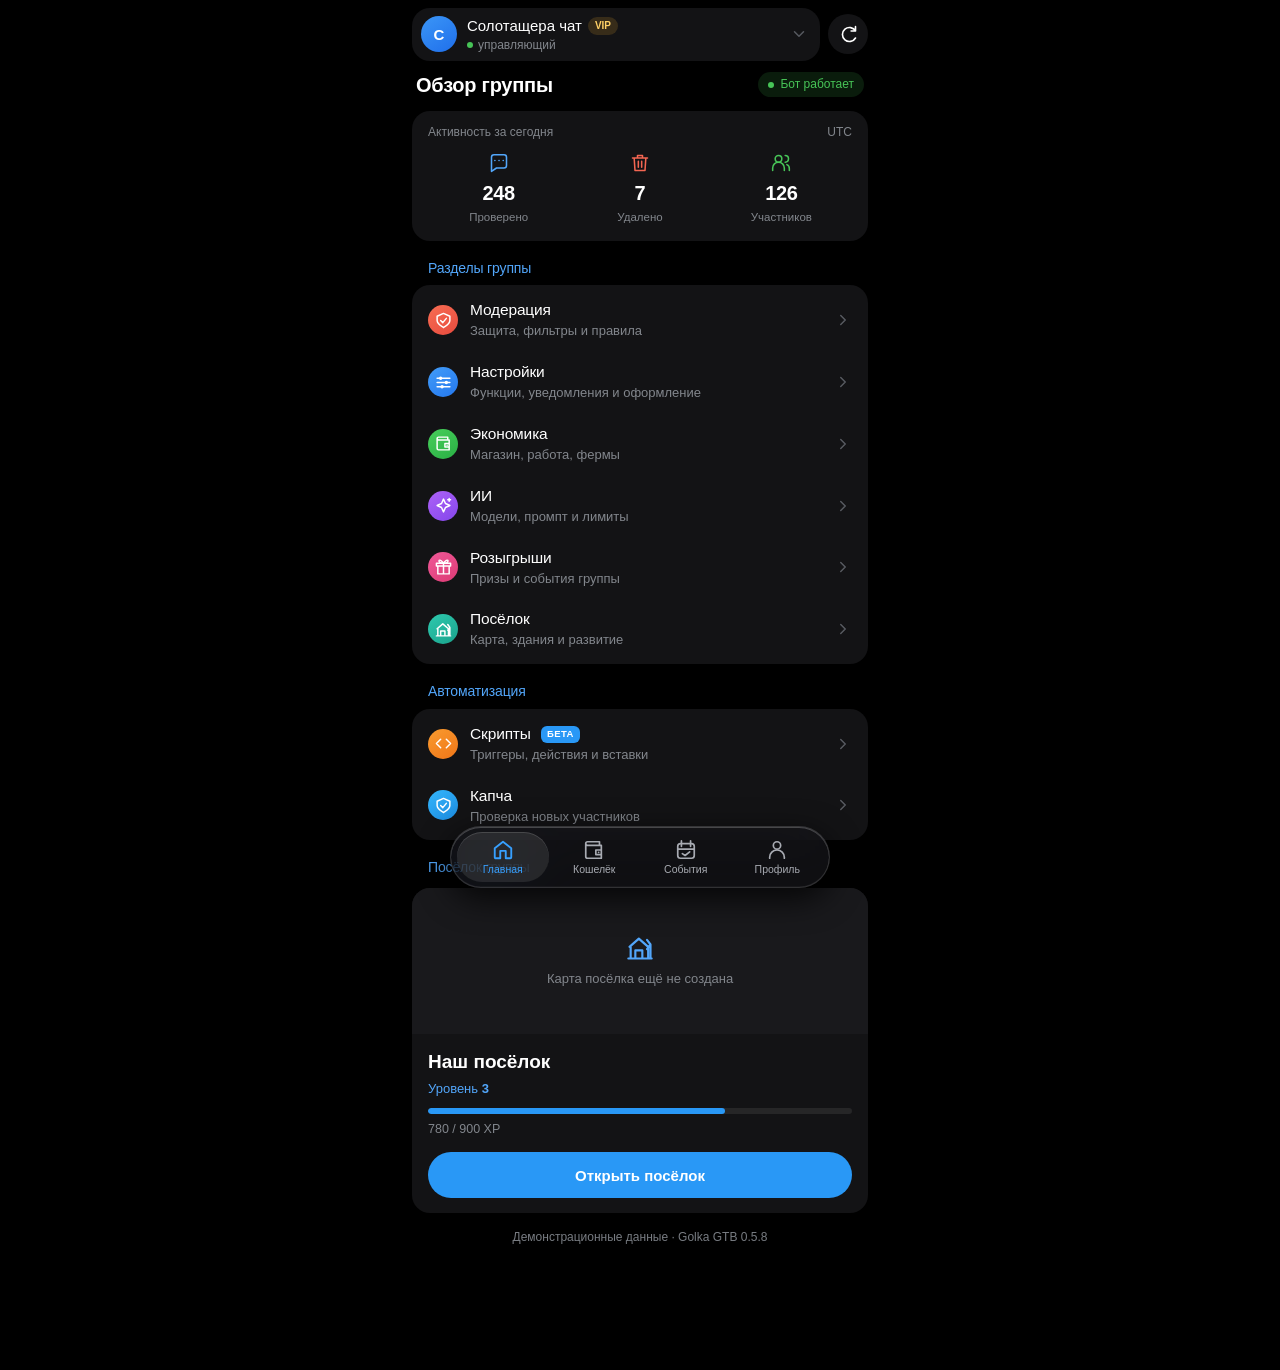
==== commit 40710c76: "v0.5.8: Telegram dark UI redesign, power-saving mode, and legacy design toggle" ====
--- a/index.html
+++ b/index.html
@@ -1,109 +1,23 @@
 <!doctype html>
 <html lang="ru">
 <head>
-<meta charset="utf-8"><meta name="viewport" content="width=device-width, initial-scale=1, viewport-fit=cover"><meta name="theme-color" content="#000000"><meta name="color-scheme" content="dark"><meta name="referrer" content="no-referrer"><meta http-equiv="Content-Security-Policy" content="default-src 'self'; script-src 'self' 'unsafe-inline' https://telegram.org; style-src 'self' 'unsafe-inline'; img-src 'self' blob: data: https:; media-src 'self' blob:; font-src 'self' data:; connect-src https:; base-uri 'none'; form-action 'none'">
-<meta name="golka-cache-version" content="f690d04ee0b28aac">
-<script src="local-cache.js?v=f690d04ee0b28aac"></script>
+<meta charset="utf-8">
+<meta name="viewport" content="width=device-width, initial-scale=1, viewport-fit=cover">
+<meta name="theme-color" content="#000000">
+<meta name="color-scheme" content="dark">
+<meta name="referrer" content="no-referrer">
+<meta http-equiv="Content-Security-Policy" content="default-src 'self'; script-src 'self' 'unsafe-inline' https://telegram.org; style-src 'self' 'unsafe-inline'; img-src 'self' blob: data: https:; media-src 'self' blob:; font-src 'self' data:; connect-src https:; base-uri 'none'; form-action 'none'">
+<meta name="golka-cache-version" content="eabd97e07d307c81">
+<script>try{var _sp=new URLSearchParams(location.search),_d=_sp.get('design');if(_d==='legacy'){localStorage.setItem('golka.uiDesign','legacy');var _u=new URL('legacy.html',location.href);_u.search=location.search;_u.hash=location.hash;location.replace(_u.href);}else if(_d==='tg'){localStorage.setItem('golka.uiDesign','tg');}else if(localStorage.getItem('golka.uiDesign')==='legacy'){var _u2=new URL('legacy.html',location.href);_u2.search=location.search;_u2.hash=location.hash;location.replace(_u2.href);}if(localStorage.getItem('golka.powerSave')==='1')document.documentElement.classList.add('tg-power-save');}catch(e){}</script>
+<script src="local-cache.js?v=eabd97e07d307c81"></script>
 <title>Golka GTB · Мини-приложение</title>
 <script src="https://telegram.org/js/telegram-web-app.js"></script>
-<style>
-:root{--bg:#0a111e;--panel:#121f31;--panel2:#17283d;--line:#25364c;--text:#f1f5fc;--muted:#97aac6;--cyan:#35d4f7;--blue:#458aff;--green:#3de59d;--yellow:#f8c955;--red:#ff7f91;--safe:env(safe-area-inset-bottom,0px);font-family:Inter,-apple-system,BlinkMacSystemFont,"Segoe UI",sans-serif;color-scheme:dark}
-*{box-sizing:border-box}body{margin:0;background:linear-gradient(180deg,#080f1c 0%,#0e1d2d 48%,#18364a 100%) fixed;color:var(--text);font-size:15px;-webkit-tap-highlight-color:transparent}button,input,select,textarea{font:inherit}button{color:inherit;cursor:pointer}button:disabled{opacity:.42;cursor:default}button:focus-visible,a:focus-visible,input:focus-visible,textarea:focus-visible,select:focus-visible{outline:2px solid var(--cyan);outline-offset:4px}button{touch-action:manipulation}button svg{pointer-events:none}.shell{max-width:720px;margin:auto;padding:0 20px calc(110px + var(--safe));min-height:100dvh}.topbar{display:flex;align-items:center;justify-content:space-between;padding:22px 0 24px}.brand{display:flex;align-items:center;gap:11px}.brand-logo{height:40px;width:40px;border-radius:14px;display:grid;place-items:center;font-size:26px;font-weight:850;background:linear-gradient(180deg,#25def8,#2379f8 60%,#925aff);box-shadow:0 6px 26px #249cff33;transform:rotate(-7deg)}.brand h1{font-size:18px;letter-spacing:-.6px;margin:0 0 4px}.eyebrow{font-size:11px;letter-spacing:1.8px;text-transform:uppercase;color:var(--muted)}.icon-btn{border:1px solid var(--line);background:#152235;border-radius:14px;height:40px;width:40px;display:grid;place-items:center}.icon{width:23px;height:23px;display:inline-block;vertical-align:middle;fill:none;stroke:currentColor;stroke-width:1.8;stroke-linecap:round;stroke-linejoin:round}.group-picker{width:100%;padding:15px;border:1px solid var(--line);background:linear-gradient(180deg,#132033,#1b2d43);border-radius:19px;display:flex;align-items:center;text-align:left;gap:13px;box-shadow:0 10px 26px #0002}.group-avatar{height:47px;width:47px;flex-shrink:0;border-radius:16px;background:linear-gradient(180deg,#4279e8,#2ed7f1);display:grid;place-items:center;color:white;font-weight:750;font-size:23px}.group-title{font-weight:700;font-size:16px;display:block;max-width:440px;overflow:hidden;text-overflow:ellipsis;white-space:nowrap}.group-sub{font-size:12px;color:var(--muted);display:block;margin-top:5px}.chevron{margin-left:auto;color:#8ea9cd}.statusbar{display:flex;justify-content:space-between;align-items:center;gap:8px;margin:15px 0 26px;padding:12px 14px;background:#111f2d;border:1px solid #1c3341;border-radius:15px;color:var(--green);font-size:13px}.statusdot{display:inline-block;width:8px;height:8px;background:currentColor;border-radius:50%;box-shadow:0 0 10px #3de59d66;margin-right:7px}.tier{padding:5px 10px;color:var(--yellow);border:1px solid #8d691b;background:linear-gradient(180deg,#674e1344,#553c1177);border-radius:9px;font-weight:750;font-size:11px;white-space:nowrap}.tier.free{color:var(--muted);border-color:var(--line);background:#233049}.heading{display:flex;justify-content:space-between;align-items:center;margin-bottom:18px;gap:8px}h2{font-size:25px;margin:0;letter-spacing:-.8px}h3{font-size:16px;margin:0 0 6px;letter-spacing:-.2px}.role{font-size:11px;color:var(--muted)}.role b{color:var(--cyan);font-weight:500}.card{border:1px solid var(--line);border-radius:20px;background:linear-gradient(180deg,#111c2c,#192a3e);box-shadow:inset 0 1px 0 #ffffff06,0 8px 22px #0001;padding:19px;margin-bottom:16px}.caption{color:var(--muted);font-size:12px;line-height:1.65}.stats{display:grid;grid-template-columns:repeat(3,1fr);margin-top:19px}.stat{padding:0 10px;border-right:1px solid var(--line);text-align:center}.stat:first-child{padding-left:0}.stat:last-child{border:0;padding-right:0}.stat .icon{width:25px;height:25px;color:var(--cyan);margin-bottom:9px}.stat:nth-child(2) .icon{color:var(--red)}.stat:nth-child(3) .icon{color:#a396ff}.stat-number{font-size:27px;line-height:1.1;font-weight:750;letter-spacing:-1px}.stat-label{font-size:11px;color:var(--muted);margin-top:7px}.feature-grid{display:grid;grid-template-columns:1fr 1fr;gap:12px;margin:20px 0}.feature-card{background:linear-gradient(180deg,#111d2b,#1b2c43);border:1px solid #2b3e57;border-radius:19px;min-height:130px;padding:18px 15px;text-align:left;position:relative;transition:transform .15s,border-color .15s}.feature-card:hover{transform:translateY(-2px);border-color:#4488a2}.feature-card .feature-icon{display:flex;width:44px;height:44px;border-radius:13px;align-items:center;justify-content:center;margin-bottom:14px;background:linear-gradient(180deg,#1268b44d,#28486e);color:#70dcff;box-shadow:inset 0 1px 1px #ffffff22,0 6px 15px #0003}.feature-card:nth-child(2) .feature-icon{color:#bc9aff;background:linear-gradient(180deg,#37276255,#554477)}.feature-card:nth-child(3) .feature-icon{color:#ffcf66;background:linear-gradient(180deg,#6e461355,#705a2c)}.feature-card:nth-child(4) .feature-icon{color:#c5a0ff;background:linear-gradient(180deg,#461b8a55,#6c45ad)}.feature-card:nth-child(5) .feature-icon{color:#ffa1ac;background:linear-gradient(180deg,#77214955,#823c5c)}.feature-card:nth-child(6) .feature-icon{color:#86e4b8;background:linear-gradient(180deg,#12423155,#346454)}.feature-card .icon{width:28px;height:28px}.feature-card strong{font-size:15px;display:block;margin-bottom:5px}.feature-card small{color:var(--muted);font-size:11px;line-height:1.5;display:block;max-width:145px}.feature-arrow{position:absolute;top:25px;right:14px;color:#748da9;font-size:23px}.village-hero{position:relative;overflow:hidden;min-height:214px;padding:23px;background:linear-gradient(180deg,#11273b,#102429 80%);border:1px solid #2f4d61;border-radius:22px;margin-top:20px}.village-hero .village-art{position:absolute;right:-22px;bottom:-25px;width:60%;height:245px;opacity:.95;pointer-events:none;filter:drop-shadow(0 7px 12px #0008)}.village-info{position:relative;width:56%;z-index:1}.village-info h2{font-size:23px}.village-info p{color:var(--muted);font-size:13px;margin:11px 0}.village-info b{color:var(--cyan)}.progress{height:7px;background:#22364e;border-radius:20px;overflow:hidden;margin:12px 0 7px}.progress>i{display:block;height:100%;background:linear-gradient(180deg,#6aecf5,#26b7e8);border-radius:20px}.village-info .caption{font-size:11px}.btn{border:1px solid #336482;background:#162c40;color:var(--cyan);padding:12px 16px;min-height:44px;border-radius:13px;display:inline-flex;justify-content:center;align-items:center;gap:9px;font-weight:650;font-size:13px;text-decoration:none}.btn.primary{background:linear-gradient(180deg,#4584ee,#27c4eb);border-color:#4ec7f0;color:#071724;box-shadow:0 5px 20px #179adb22}.btn.secondary{background:#1a2a40;color:#b9cae1;border-color:var(--line)}.btn.danger{color:var(--red);background:#61324433;border-color:#794358}.btn.wide{width:100%}.village-info .btn{margin-top:14px;padding:10px 16px}.bottom-nav{position:fixed;bottom:0;left:50%;transform:translateX(-50%);width:min(100%,720px);z-index:10;display:grid;grid-template-columns:repeat(4,1fr);padding:12px 13px calc(12px + var(--safe));background:linear-gradient(#122033ee,#0d1728fa);backdrop-filter:blur(20px);border-top:1px solid #2a3c54;box-shadow:0 -12px 40px #070d1644;border-radius:25px 25px 0 0}.nav-item{border:0;background:transparent;color:#8fabc9;display:flex;align-items:center;flex-direction:column;gap:6px;padding:5px;border-radius:10px;position:relative;font-size:10px}.nav-item .icon{width:23px;height:23px}.nav-item.active{color:var(--cyan)}.nav-item.active:after{content:'';height:3px;width:27px;border-radius:5px;background:var(--cyan);position:absolute;bottom:-8px;box-shadow:0 0 12px #22d2f666}.section-label{text-transform:uppercase;color:var(--muted);font-size:10px;letter-spacing:1.5px;margin:25px 0 12px}.row{display:flex;align-items:center;gap:13px;padding:15px 0;border-bottom:1px solid #283a4c88;text-align:left;width:100%;background:none;color:inherit;border-left:0;border-right:0;border-top:0}.row:last-child{border-bottom:0;padding-bottom:2px}.row:first-child{padding-top:2px}.row-body{flex:1;min-width:0}.row strong{display:block;font-size:14px;font-weight:600}.row small{display:block;color:var(--muted);font-size:12px;line-height:1.5;margin-top:5px}.switch{flex-shrink:0;width:43px;height:25px;border:1px solid #46576e;background:#304056;border-radius:20px;position:relative;padding:0}.switch:after{content:'';position:absolute;top:3px;left:3px;border-radius:50%;width:17px;height:17px;background:#acbcd0;transition:transform .18s,background .18s}.switch[aria-checked=true]{background:#25bcd22a;border-color:#25aabd}.switch[aria-checked=true]:after{background:var(--cyan);transform:translateX(18px);box-shadow:0 0 10px #2cd7ee44}.switch[aria-busy=true]{opacity:.5}.chips{display:flex;gap:7px;flex-wrap:wrap;margin:12px 0}.chip{font-size:11px;background:#22344b;border:1px solid #334c69;color:#b7cce4;padding:6px 10px;border-radius:9px}.chip.on{color:var(--cyan);border-color:#35738c;background:#16414e55}.wallet-hero{padding:24px;background:linear-gradient(180deg,#152033,#203d56);border-color:#2b5065}.wallet-total{font-size:39px;font-weight:750;letter-spacing:-1.5px;margin:13px 0}.wallet-total span{font-size:22px;color:var(--muted);font-weight:400}.wallet-secondary{display:flex;align-items:center;gap:9px;color:#ffda6b;font-size:17px}.wallet-actions{display:flex;gap:10px;margin-top:22px}.wallet-actions .btn{flex:1}.two-col{display:grid;grid-template-columns:1fr 1fr;gap:12px}.mini-card{padding:18px;border:1px solid var(--line);border-radius:17px;background:#152236}.mini-card .icon{color:var(--cyan);margin-bottom:13px}.big{font-size:25px;font-weight:750;margin:8px 0}.empty{text-align:center;padding:28px 15px;color:var(--muted);font-size:13px;line-height:1.7}.empty .icon{width:40px;height:40px;display:block;margin:0 auto 13px;color:#53799c}.note{font-size:12px;line-height:1.7;padding:14px 16px;border-radius:14px;border:1px solid #2c4a64;color:#a8c8e2;background:#152b3d;margin:15px 0}.note.warning{color:#e1c58b;border-color:#5f5032;background:#44382044}.page-title{display:flex;align-items:center;gap:10px;margin:2px 0 20px}.page-title .icon{color:var(--cyan)}.page-title h2{font-size:24px}.muted{color:var(--muted)}.profile-head{display:flex;gap:16px;align-items:center;margin:25px 0}.profile-avatar{width:65px;height:65px;border-radius:21px;background:linear-gradient(180deg,#7362c0,#2a8caf);display:grid;place-items:center;font-size:29px;font-weight:700}.field-label{display:block;margin:15px 0 8px;color:var(--muted);font-size:12px}input,textarea,select{width:100%;padding:13px;border:1px solid #364a64;border-radius:12px;background:#0e1c2d;color:var(--text);min-height:46px}textarea{resize:vertical;min-height:180px;line-height:1.65}select{appearance:auto}dialog{border:1px solid #35516f;border-radius:24px;background:#122135;color:var(--text);padding:24px;width:min(94%,500px);max-height:85dvh;box-shadow:0 25px 90px #000a}dialog::backdrop{background:#030811c4;backdrop-filter:blur(6px)}dialog .dialog-head{display:flex;align-items:center;justify-content:space-between;gap:10px;margin-bottom:20px}dialog h2{font-size:21px}.dialog-actions{display:flex;gap:10px;margin-top:20px}.dialog-actions .btn{flex:1}.toast{position:fixed;bottom:calc(95px + var(--safe));left:50%;transform:translate(-50%,20px);opacity:0;pointer-events:none;background:#203851;border:1px solid #42627f;color:#f4f8ff;box-shadow:0 10px 40px #0008;padding:13px 20px;border-radius:14px;max-width:90%;font-size:13px;z-index:100;transition:.2s;text-align:center}.toast.show{opacity:1;transform:translate(-50%,0)}.demo-banner{font-size:11px;text-align:center;padding:9px;border-radius:9px;background:#604d2433;color:#d4ba80;margin:0 0 17px;border:1px solid #6e5d3733}.error-box{padding:25px;text-align:center;line-height:1.8}.error-box h2{font-size:22px;margin-bottom:13px}.error-box p{color:var(--muted);font-size:13px}.loading{min-height:220px;display:grid;place-items:center;color:var(--muted)}.loader{width:26px;height:26px;border:2px solid #28465a;border-top-color:var(--cyan);border-radius:50%;animation:spin .8s linear infinite;margin:0 auto 15px}@keyframes spin{to{transform:rotate(360deg)}}.view{animation:appear .22s ease}@keyframes appear{from{opacity:0;transform:translateY(5px)}to{opacity:1;transform:translateY(0)}}.map-image{width:100%;border-radius:15px;display:block;margin:16px 0;border:1px solid var(--line)}.text-content{white-space:pre-wrap;font-size:13px;line-height:1.8;color:#c5d2e6;overflow-wrap:anywhere}.tiny{font-size:11px}.event-mark{width:34px;height:34px;border-radius:11px;background:#24455b55;display:grid;place-items:center;color:var(--cyan);flex-shrink:0}.event-mark .icon{width:17px;height:17px}.connected-label{font-size:10px;color:#637c99;text-align:center;margin-top:24px}.filter{margin-bottom:8px}.version-block{border-bottom:1px solid var(--line);padding:16px 0}.version-block h3{color:var(--cyan)}.version-block p{line-height:1.75;font-size:12px;white-space:pre-line;color:var(--muted)}@media(min-width:600px){.shell{padding-left:30px;padding-right:30px}.feature-grid{grid-template-columns:repeat(3,1fr)}.feature-card{min-height:150px}.village-hero{min-height:230px}.village-info{width:52%}.village-hero .village-art{width:50%;right:10px;height:280px}.topbar{padding-top:30px}}@media(max-width:350px){.shell{padding-left:12px;padding-right:12px}.feature-card{padding:14px 11px}.group-title{max-width:210px}h2{font-size:22px}.role{max-width:110px;text-align:right}.stat-number{font-size:23px}}@media(prefers-reduced-motion:reduce){*,*:before,*:after{animation:none!important;transition:none!important;scroll-behavior:auto!important}}
-
-[hidden]{display:none!important}.topbar{gap:15px;padding:22px 0 18px}.topbar .group-picker{flex:1;min-width:0;width:auto;background:none;border:0;box-shadow:none;padding:0}.group-text{flex:1;min-width:0}.topbar .group-title{font-size:18px;max-width:100%;letter-spacing:-.4px}.topbar .icon-btn{flex-shrink:0}.group-avatar,.profile-avatar{overflow:hidden;position:relative}.avatar-photo{width:100%;height:100%;object-fit:cover;display:block}.village-hero.map-hero{padding:0;background:#132335;min-height:0}.village-cover{height:210px;display:grid;place-items:center;background:#0e1a27;overflow:hidden}.village-cover img{width:100%;height:100%;max-height:210px;object-fit:contain;display:block}.village-summary{padding:19px}.village-summary .heading{margin-bottom:8px}.village-summary h2{font-size:21px}.village-summary .progress{max-width:70%;margin-top:15px}.map-placeholder{display:grid;place-items:center;text-align:center;gap:10px;min-height:150px;padding:20px;color:var(--muted);font-size:12px}.map-placeholder .icon{width:35px;height:35px;color:#6587a5}.village-level{font-size:12px;color:var(--cyan)}
-
-.village-hero.map-hero{position:relative;min-height:190px;background:linear-gradient(180deg,#0b1828,#18344a);isolation:isolate}.map-hero .village-cover{position:absolute;inset:0 0 0 auto;height:100%;width:78%;background:transparent;overflow:hidden;pointer-events:none;-webkit-mask-image:linear-gradient(90deg,transparent 0%,#0003 15%,#000b 38%,#000 60%);mask-image:linear-gradient(90deg,transparent 0%,#0003 15%,#000b 38%,#000 60%)}.map-hero .village-cover img{position:absolute;inset:0;width:100%;height:100%;max-height:none;object-fit:cover;object-position:60% center}.map-hero .village-cover:after{display:none}.map-hero .village-summary{position:relative;z-index:1;padding:19px 20px;width:58%;min-height:190px;display:flex;flex-direction:column;align-items:flex-start;text-shadow:0 2px 9px #05111aaa}.map-hero .village-summary h2{font-size:21px;margin:0 0 7px;letter-spacing:-.55px;white-space:nowrap}.map-hero .village-level{color:#bed8ee;font-size:13px;margin-bottom:0}.map-hero .village-level b{color:var(--cyan);font-size:16px}.map-hero .village-summary .progress{width:100%;max-width:100%;height:7px;margin:10px 0 6px}.map-hero .village-summary .caption{font-size:11px;color:#b4d4ed;white-space:nowrap}.map-hero .village-summary>div:last-child{margin-top:auto!important;padding-top:13px}.map-hero .btn{min-height:36px;border-radius:22px;padding:8px 17px;background:#0a2941bb;border-color:#24c5ee;font-size:12px;box-shadow:0 0 18px #19b8df13}.map-hero .map-placeholder{position:absolute;right:0;top:0;width:62%;height:100%;font-size:11px;color:#90acc6;gap:8px;align-content:center;padding:12px;z-index:1}.map-hero .map-placeholder .icon{width:27px;height:27px}@media(min-width:600px){.village-hero.map-hero,.map-hero .village-summary{min-height:238px}.map-hero .village-summary{width:49%;padding:25px}.map-hero .village-cover{width:76%}.map-hero .village-summary h2{font-size:27px}.map-hero .village-level{font-size:16px}.map-hero .village-level b{font-size:20px}.map-hero .village-summary .caption{font-size:13px}.map-hero .btn{font-size:14px;min-height:43px;padding:10px 23px}}
-
-/* Wallet cards: the inactive card recedes; no glow or decorative effects. */
-.wallet-carousel{position:relative;height:205px;margin:4px -20px 0;perspective:900px;overflow:hidden;touch-action:pan-y}
-.currency-card{position:absolute;left:20px;top:0;width:calc(100% - 65px);height:192px;border:1px solid #43b4df;border-radius:20px;padding:21px 23px;background:linear-gradient(180deg,#087fbd,#07568b);color:#fff;transform-origin:left center;transition:transform .32s ease,opacity .32s ease;display:flex;flex-direction:column;justify-content:space-between;backface-visibility:hidden;cursor:pointer;text-align:left}
-.currency-card.energy{background:linear-gradient(180deg,#8550bd,#56317e);border-color:#a67bcb}
-.currency-card.selected{z-index:2;transform:translateX(0) rotateY(0deg)}
-.currency-card.after{z-index:1;transform:translateX(calc(100% + 10px)) rotateY(48deg);opacity:.95}
-.currency-card.before{z-index:1;transform-origin:right center;transform:translateX(calc(-100% - 10px)) rotateY(-48deg);opacity:.95}
-.currency-card-header{display:flex;justify-content:space-between;font-size:17px;font-weight:650;gap:8px}.currency-card-header span:last-child{font-size:20px}
-.currency-card-label{font-size:13px;color:#d0e6f3;margin-bottom:9px}.currency-card-balance{font-size:34px;line-height:1.15;letter-spacing:-.8px;font-weight:650;font-variant-numeric:tabular-nums;overflow-wrap:anywhere}.currency-card-footer{font-size:11px;color:#c3daea;overflow:hidden;text-overflow:ellipsis;white-space:nowrap}
-.wallet-dots{display:flex;justify-content:center;gap:8px;margin:5px 0 17px}.wallet-dots button{width:8px;height:8px;padding:0;border:0;border-radius:50%;background:#385671}.wallet-dots button[aria-pressed=true]{background:var(--cyan)}
-.wallet-quick{display:grid;grid-template-columns:repeat(3,1fr);gap:9px;margin:0 0 25px}.wallet-quick .btn{padding:12px 5px;font-size:12px;font-weight:500;background:transparent;border-color:#41677f;gap:7px;color:#e4edf6}.wallet-quick .icon{width:19px;height:19px}
-.wallet-history{margin:0 0 24px}.wallet-history .heading{margin-bottom:6px}.wallet-history h3{font-size:19px;margin:0}.history-all{background:none;border:0;color:var(--cyan);padding:9px 0;font-size:12px}.history-row{display:flex;align-items:center;gap:12px;padding:17px 0;border-bottom:1px solid #294253}.history-row:last-child{border-bottom:0}.history-avatar{border-radius:50%;width:37px;height:37px;background:#2b455a;display:grid;place-items:center;flex-shrink:0;color:#deebf5}.history-row strong{font-size:13px;font-weight:500;display:block}.history-row small{display:block;color:var(--muted);font-size:11px;margin-top:5px}.history-amount{margin-left:auto;white-space:nowrap;font-size:14px;font-variant-numeric:tabular-nums}.history-amount.positive{color:#84e4ba}
-.panel-body{white-space:pre-wrap;overflow-wrap:anywhere;line-height:1.65;font-size:14px}.panel-buttons{display:grid;gap:8px;margin-top:20px}.panel-button-row{display:flex;gap:8px;flex-wrap:wrap}.panel-button-row .btn{flex:1;min-width:95px;font-weight:500}.panel-form{margin-top:18px}.panel-form textarea{min-height:90px}.panel-form input{width:100%}.panel-map{max-width:100%;border-radius:16px;margin-top:14px}
-@media(min-width:600px){.wallet-carousel{height:248px}.currency-card{height:235px;padding:25px 30px}.currency-card-balance{font-size:42px}.currency-card-header{font-size:20px}.currency-card-label{font-size:15px}.currency-card-footer{font-size:13px}}
-@media(prefers-reduced-motion:reduce){.currency-card{transition:none}}
-
-
-/* Chat-inspired dark theme: neutral controls, colored currency cards. */
-:root{--bg:#000;--panel:#242424;--panel2:#2d2d2d;--line:#404040;--text:#f5f5f5;--muted:#aaa;--cyan:#f5f5f5;--blue:#eee;--green:#a4dbaf;--yellow:#dfc98d;--red:#f39a9f;font-family:-apple-system,BlinkMacSystemFont,"Segoe UI",Roboto,Arial,sans-serif}
-body{background:#000;color:var(--text)}
-.topbar{gap:10px;padding-top:20px;padding-bottom:22px}
-.topbar .group-picker{background:#2a2a2a;border:1px solid #414141;border-radius:32px;padding:10px 14px;gap:10px;min-height:58px}
-.topbar .group-title{font-size:15px;letter-spacing:0}.group-sub{font-size:11px;color:#aaa}.chevron{color:#bbb}
-.group-avatar{height:35px;width:35px;border-radius:50%;background:#444;color:#eee;font-size:17px}
-.icon-btn{border:1px solid #454545;background:#2a2a2a;border-radius:50%;width:46px;height:46px}.icon-btn .icon{width:21px;height:21px}
-h2{letter-spacing:-.5px}.page-title{margin-bottom:18px}.page-title .icon{display:none}.page-title h2{font-size:25px}
-.card,.mini-card,.feature-card{background:#202020;border-color:#393939;box-shadow:none;border-radius:22px}
-.feature-card{display:flex;flex-direction:column;align-items:flex-start;justify-content:flex-start}
-.feature-card:hover{border-color:#666;transform:none}.feature-card .feature-icon,.feature-card:nth-child(n) .feature-icon{color:#eee;background:#353535;box-shadow:none;border-radius:50%;flex-shrink:0}
-.feature-arrow{top:28px;line-height:24px}
-.icon-btn,.event-mark,.history-avatar,.catalog-symbol,.sub-plan-icon,.model-logo{display:inline-flex;align-items:center;justify-content:center;line-height:1}
-.icon-btn .icon,.event-mark .icon,.history-avatar .icon,.feature-icon .icon,.nav-item .icon,.stat .icon,.mini-card .icon{display:block;flex-shrink:0}
-.stat .icon{margin:0 auto 9px}
-.feature-arrow,.role b,.version-block h3,.stat .icon,.stat:nth-child(n) .icon,.mini-card .icon{color:#ddd}
-.statusbar{background:#202020;border-color:#383838;border-radius:24px}.statusdot{box-shadow:none}.tier{background:#2d2b23;border-color:#635b42}.tier.free{background:#303030;border-color:#484848}
-.btn,.btn.secondary{background:#2d2d2d;border-color:#484848;color:#f5f5f5;border-radius:25px;box-shadow:none;font-weight:500}
-.btn:hover{background:#383838}.btn.primary{background:#f3f3f3;border-color:#f3f3f3;color:#111;box-shadow:none}.btn.primary:hover{background:#ddd}.btn.danger{background:#392427;border-color:#694347;color:#ffb1b5}
-.row{border-bottom-color:#333}.event-mark{background:#303030;color:#ddd;border-radius:50%}
-.progress{background:#3a3a3a}.progress>i{background:#e5e5e5}
-.switch{background:#414141;border-color:#5b5b5b}.switch:after{background:#b5b5b5}.switch[aria-checked=true]{background:#eee;border-color:#eee}.switch[aria-checked=true]:after{background:#171717;box-shadow:none}
-.chip,.chip.on{background:#303030;border-color:#4c4c4c;color:#eee;border-radius:14px}
-.note{background:#222;border-color:#424242;color:#ccc}.note.warning{background:#2b271d;border-color:#5b5138;color:#ddca9d}
-input,textarea,select{background:#181818;border-color:#505050;border-radius:17px;color:#f5f5f5}
-dialog{background:#222;border-color:#494949;border-radius:28px;box-shadow:0 20px 70px #0009}dialog::backdrop{background:#000b;backdrop-filter:blur(3px)}
-.toast{background:#333;border-color:#555;color:#fff;border-radius:24px;box-shadow:none}.text-content{color:#ddd}.empty .icon,.map-placeholder .icon{color:#aaa}.loader{border-color:#444;border-top-color:#eee}.connected-label{color:#888}.profile-avatar{background:#3b3b3b;border-radius:50%}
-.bottom-nav{bottom:calc(12px + var(--safe));width:min(calc(100% - 24px),696px);padding:9px 12px 10px;border:1px solid #454545;border-radius:34px;background:#2b2b2b;backdrop-filter:none;box-shadow:none}
-.nav-item{color:#b2b2b2;font-size:10px;gap:5px;padding:2px 4px}.nav-item .icon{width:34px;height:34px;padding:6px;box-sizing:content-box;border-radius:50%;stroke-width:1.7}.nav-item.active{color:#fff}.nav-item.active .icon{background:#fff;color:#111}.nav-item.active:after{display:none}
-.wallet-dots button{background:#555}.wallet-dots button[aria-pressed=true]{background:#f5f5f5}
-.wallet-quick{gap:8px;margin-bottom:25px}.wallet-quick .btn{background:#2c2c2c;border:1px solid #484848;border-radius:28px;color:#f5f5f5;min-height:47px;padding:11px 4px;font-size:12px}.wallet-quick .btn:hover{background:#383838}
-.history-all{color:#bbb}.history-row{border-bottom-color:#343434}.history-avatar{background:#2b2b2b;color:#e9e9e9;border:1px solid #3a3a3a}.history-amount.positive{color:#a4dbaf}.history-row strong{font-weight:600}
-.village-hero.map-hero{background:#202020;border-color:#454545}.map-hero .village-summary{text-shadow:0 2px 9px #000b}.map-hero .village-level,.map-hero .village-summary .caption{color:#ccc}.map-hero .village-level b{color:#fff}.map-hero .btn{background:#292929e6;border-color:#777;color:#fff;box-shadow:none}.map-hero .map-placeholder{color:#aaa}
-@media(max-width:350px){.wallet-quick{gap:5px}.wallet-quick .btn{font-size:11px;gap:4px}.wallet-quick .icon{width:16px;height:16px}.nav-item{font-size:9px}.topbar .group-title{font-size:13px}}
-
-
-/* Compact capsule navigation. */
-.bottom-nav{width:min(calc(100% - 40px),420px);bottom:calc(14px + var(--safe));border-radius:999px;padding:7px 10px;background:#292929;align-items:center;gap:2px}
-.nav-item{padding:1px 3px;gap:3px;font-size:9px;line-height:12px;min-width:0;border-radius:999px}
-.nav-item .icon{width:21px;height:21px;padding:5px;box-sizing:content-box;border-radius:50%}
-.nav-item.active .icon{background:#fff;color:#111}
-@media(max-width:350px){.bottom-nav{width:calc(100% - 24px);padding:6px 8px}.nav-item{font-size:8px}.nav-item .icon{width:19px;height:19px;padding:5px}}
-
-
-/* Fade scrolling content beneath the floating navigation. */
-body::after{content:"";position:fixed;left:0;right:0;bottom:0;height:calc(120px + var(--safe));background:linear-gradient(to bottom,transparent 0%,rgba(0,0,0,.5) 35%,rgba(0,0,0,.94) 73%,#000 100%);pointer-events:none;z-index:9}
-
-.version-block ul{padding-left:19px;margin:12px 0 0;color:var(--muted);font-size:13px;line-height:1.65}.version-block li{margin:0 0 10px;padding-left:3px}
-
-.group-name-line{display:flex;align-items:center;gap:7px;min-width:0}.group-name-line .group-title{flex:1;min-width:0}.group-name-line .tier{flex-shrink:0;padding:3px 6px;font-size:9px;border-radius:8px;line-height:13px}.overview-heading{gap:10px;margin-top:7px}.overview-heading h2{font-size:23px;white-space:nowrap}.overview-status{display:inline-flex;align-items:center;justify-content:flex-end;flex-shrink:0;color:var(--green);font-size:11px;white-space:nowrap}.overview-status .statusdot{width:6px;height:6px;margin-right:5px}.overview-status.paused{color:var(--yellow)}
-@media(max-width:350px){.overview-heading h2{font-size:20px}.overview-status{font-size:10px}.group-name-line{gap:4px}.group-name-line .tier{font-size:8px;padding:2px 4px}}
-
-
-.currency-card-footer{display:flex;align-items:center;justify-content:space-between;gap:10px;overflow:visible;white-space:normal}.currency-card-footer>span{min-width:0;overflow:hidden;text-overflow:ellipsis;white-space:nowrap}.card-topup{border:1px solid #ffffff65;border-radius:999px;background:#0002;color:#fff;padding:7px 12px;flex-shrink:0;font-size:11px;line-height:15px;min-height:31px}.card-topup:hover{background:#0004}.currency-card:not(.selected) .card-topup{visibility:hidden;pointer-events:none}
-@media(max-width:350px){.card-topup{font-size:10px;padding:5px 9px}.currency-card-footer{gap:6px}}
-
-
-.topup-caption{color:var(--muted);font-size:13px;margin:0 0 22px}.topup-form .field-label{margin:0 0 9px}.topup-quantity{display:flex;align-items:center;gap:12px;background:#181818;border:1px solid #505050;border-radius:20px;padding:10px 17px}.topup-quantity:focus-within{border-color:#aaa}.topup-quantity input{background:none;border:0;border-radius:0;min-height:46px;padding:0;font-size:30px;font-weight:600;outline:none;min-width:0;appearance:textfield;-moz-appearance:textfield}.topup-quantity input::-webkit-inner-spin-button,.topup-quantity input::-webkit-outer-spin-button{-webkit-appearance:none;margin:0}.topup-quantity span{font-size:25px}.topup-presets{display:grid;grid-template-columns:repeat(3,1fr);gap:8px;margin:10px 0}.topup-presets button{padding:9px 5px;border-radius:18px;border:1px solid #454545;background:#303030;font-size:12px}.topup-presets button[aria-pressed=true]{border-color:#ddd;background:#454545;color:#fff}.topup-hint{font-size:11px;color:var(--muted);margin:8px 0 20px}.topup-price{display:flex;justify-content:space-between;align-items:center;font-size:14px;gap:10px;margin-bottom:7px}.topup-price strong{font-size:24px}.topup-rate{color:var(--muted);font-size:12px;margin-bottom:16px}.topup-tiers{display:grid;grid-template-columns:repeat(3,1fr);gap:8px;margin-bottom:20px}.topup-tiers div{border:1px solid #3c3c3c;border-radius:14px;text-align:center;padding:9px 4px;color:#aaa;font-size:10px;line-height:1.7}.topup-tiers b{display:block;color:#ddd;font-weight:500;font-size:12px}.topup-tiers .selected{border-color:#888;background:#303030;color:#eee}.topup-cancel{display:block;width:100%;padding:10px;border:0;background:none;color:#aaa;font-size:12px;margin-top:6px}.topup-error{color:var(--red);font-size:12px;line-height:1.5;margin:0 0 12px}.topup-footnote{color:#999;font-size:11px;text-align:center;margin:10px 0 0}.topup-form .btn.primary{min-height:47px}
-
-#topup-validation:empty{display:none}.topup-price{margin-bottom:20px}
-
-.build-state{font-size:10px;font-weight:500;color:#c9ba8d;border:1px solid #5a5340;border-radius:20px;padding:4px 8px;margin-left:9px;vertical-align:middle;letter-spacing:0}.commerce-caption{color:#aaa;line-height:1.6;font-size:12px;margin:0 0 17px}.commerce-form .field-label{margin-top:16px}.currency-choices,.store-tabs{display:flex;gap:7px;margin:10px 0 17px}.currency-choices button,.store-tabs button{flex:1;min-width:0;padding:10px 6px;border:1px solid #454545;border-radius:19px;background:#2d2d2d;color:#bbb;font-size:12px}.currency-choices button[aria-pressed=true],.store-tabs button[aria-pressed=true]{color:#111;background:#eee;border-color:#eee}.commerce-balance{font-size:12px;color:#aaa;margin:8px 0}.commerce-amount{display:flex;align-items:center;border:1px solid #505050;border-radius:18px;background:#181818;padding:0 14px;gap:8px}.commerce-amount input{border:0;background:none;border-radius:0;padding:13px 0;min-width:0;font-size:24px;outline:none}.commerce-amount span{white-space:nowrap;color:#ddd}.amount-shortcuts{display:flex;gap:8px;margin:9px 0 19px}.amount-shortcuts button{border:1px solid #444;background:#303030;border-radius:18px;font-size:11px;padding:7px 13px;color:#ddd}.commerce-form .btn.primary{margin-top:8px}.commerce-error{color:var(--red);font-size:12px;line-height:1.55;margin:10px 0}.commerce-error:empty{display:none}.checkout-amount{text-align:center;font-size:35px;font-weight:650;letter-spacing:-.7px;margin:19px 0 24px}.checkout-summary{border:1px solid #3c3c3c;border-radius:20px;padding:3px 15px;margin-bottom:18px}.checkout-summary>div{display:flex;justify-content:space-between;align-items:flex-start;gap:16px;padding:12px 0;border-bottom:1px solid #393939;font-size:12px;line-height:1.5}.checkout-summary>div:last-child{border:0}.checkout-summary span{color:#aaa;flex-shrink:0}.checkout-summary strong{font-weight:500;overflow-wrap:anywhere;text-align:right}.checkout-buttons{display:grid;gap:9px}.receipt-icon{width:53px;height:53px;display:grid;place-items:center;border-radius:50%;margin:0 auto;color:#b8e8bf;background:#29382c;font-size:25px}.store-balance{font-size:12px;color:#aaa;margin-bottom:17px}.store-grid{display:grid;grid-template-columns:1fr 1fr;gap:10px;margin:10px 0 18px}.store-tile{padding:15px 12px;border:1px solid #444;background:#2a2a2a;border-radius:20px;text-align:left;display:flex;flex-direction:column;gap:8px;min-height:125px}.store-tile .icon{width:23px;height:23px;color:#ddd}.store-tile strong{font-weight:600;font-size:13px;line-height:1.45}.store-tile small{color:#aaa;font-size:11px;line-height:1.55}.store-price{margin-top:auto;font-weight:600;color:#eee;font-size:13px}.store-items{display:grid;gap:9px;margin:10px 0 18px}.store-item{display:flex;align-items:center;gap:12px;width:100%;padding:14px;border:1px solid #444;border-radius:19px;background:#292929;text-align:left}.store-item .row-body{flex:1}.store-item strong{display:block;font-size:13px;font-weight:600}.store-item small{display:block;color:#aaa;font-size:11px;margin-top:5px}.store-item>span:last-child{color:#eee;font-size:12px;white-space:nowrap}.store-footer{display:flex;gap:9px;margin-top:17px}.store-footer .btn{flex:1}.store-section-title{font-size:16px;margin:16px 0 8px}.commerce-form select{font-size:13px}.store-currency-icon{font-size:23px}.store-page-text{font-size:13px;line-height:1.7;color:#ccc;white-space:pre-wrap;margin:10px 0 17px}
-
-</style>
-<link rel="stylesheet" href="beta.css?v=f690d04ee0b28aac">
-<link rel="stylesheet" href="banners.css?v=f690d04ee0b28aac">
-<link rel="stylesheet" href="controls.css?v=f690d04ee0b28aac">
-<link rel="stylesheet" href="sheets.css?v=f690d04ee0b28aac">
+<link rel="stylesheet" href="tg-theme.css?v=eabd97e07d307c81">
 </head>
 <body>
-<div id="app-boot" role="status" aria-live="polite"><div class="loader"></div><strong>Загружаем GolkaGTB</strong><span>Подготавливаем приложение и аватарки</span><button id="app-boot-skip" hidden>Пропустить загрузку</button></div>
+<div id="app-boot" role="status" aria-live="polite"><div class="loader"></div><strong>Загружаем GolkaGTB</strong><span>Подготавливаем интерфейс</span><button id="app-boot-skip" hidden>Пропустить загрузку</button></div>
 <script>window.golkaBootStarted=Date.now();setTimeout(()=>{const b=document.getElementById('app-boot-skip');if(b)b.hidden=false},10000);document.getElementById('app-boot-skip').onclick=()=>document.getElementById('app-boot')?.remove();</script>
+
 <svg aria-hidden="true" style="position:absolute;width:0;height:0;overflow:hidden"><defs>
 <symbol id="i-home" viewBox="0 0 24 24"><path d="m3 10 9-7 9 7v10a1 1 0 0 1-1 1h-5v-8H9v8H4a1 1 0 0 1-1-1Z"/></symbol>
 <symbol id="i-shield" viewBox="0 0 24 24"><path d="m12 2 9 4v6c0 5-6 8-9 10-3-2-9-5-9-10V6Z"/><path d="m8 12 3 3 5-6"/></symbol>
@@ -116,7 +30,7 @@
 <symbol id="i-trash" viewBox="0 0 24 24"><path d="M3 6h18M9 6V3h6v3M5 6l1 15h12l1-15M10 10v7m4-7v7"/></symbol>
 <symbol id="i-chat" viewBox="0 0 24 24"><path d="M21 15a3 3 0 0 1-3 3H9l-6 4V5a3 3 0 0 1 3-3h12a3 3 0 0 1 3 3Z"/><path d="M7 9h.1M12 9h.1M17 9h.1"/></symbol>
 <symbol id="i-calendar" viewBox="0 0 24 24"><rect x="3" y="5" width="18" height="16" rx="3"/><path d="M7 2v6m10-6v6M3 11h18m-13 5 3 2 5-4"/></symbol>
-<symbol id="i-user" viewBox="0 0 24 24"><circle cx="12" cy="7" r="4"/><path d="M3 22v-2a9 9 0 0 1 18 0v2"/></symbol>
+<symbol id="i-user" viewBox="0 0 24 24"><circle cx="12" cy="7" r="4"/><path d="M4 21v-1a8 8 0 0 1 16 0v1"/></symbol>
 <symbol id="i-arrow" viewBox="0 0 24 24"><path d="M4 12h16m-6-6 6 6-6 6"/></symbol>
 <symbol id="i-back" viewBox="0 0 24 24"><path d="M20 12H4m6-6-6 6 6 6"/></symbol>
 <symbol id="i-refresh" viewBox="0 0 24 24"><path d="M20 8a8 8 0 1 0 0 8M20 3v5h-5"/></symbol>
@@ -124,16 +38,46 @@
 <symbol id="i-book" viewBox="0 0 24 24"><path d="M12 5C9 2 4 2 2 3v16c4-1 7-1 10 2 3-3 6-3 10-2V3c-2-1-7-1-10 2Zm0 0v16"/></symbol>
 <symbol id="i-work" viewBox="0 0 24 24"><rect x="2" y="7" width="20" height="14" rx="3"/><path d="M8 7V3h8v4M2 12c6 5 14 5 20 0M10 13h4v4h-4Z"/></symbol>
 <symbol id="i-send" viewBox="0 0 24 24"><path d="m22 2-7 20-4-9-9-4Z"/><path d="m22 2-11 11"/></symbol>
+<symbol id="i-transfer" viewBox="0 0 24 24"><path d="M7 17 17 7"/><path d="M9 7h8v8"/></symbol>
 <symbol id="i-shop" viewBox="0 0 24 24"><path d="M5 7h14l2 14H3Z"/><path d="M8 8V6a4 4 0 0 1 8 0v2"/></symbol>
 <symbol id="i-close" viewBox="0 0 24 24"><path d="m6 6 12 12M6 18 18 6"/></symbol>
+<symbol id="i-code" viewBox="0 0 24 24"><path d="m16 18 6-6-6-6M8 6l-6 6 6 6"/></symbol>
+<symbol id="i-chart" viewBox="0 0 24 24"><path d="M4 19V5m0 14h16M8 15l3.5-4.5 3.5 3 4.5-6"/></symbol>
+<symbol id="i-lock" viewBox="0 0 24 24"><rect x="5" y="11" width="14" height="10" rx="2"/><path d="M8 11V7a4 4 0 0 1 8 0v4"/></symbol>
+<symbol id="i-megafone" viewBox="0 0 24 24"><path d="M2.5 10v4a2 2 0 0 0 2 2h2.8l5.7 4V4L7.3 8H4.5a2 2 0 0 0-2 2Zm14.5-3a4.5 4.5 0 0 1 0 10"/></symbol>
+<symbol id="i-sparkle" viewBox="0 0 24 24"><path d="M12 2.5 14.5 9.5 21.5 12 14.5 14.5 12 21.5 9.5 14.5 2.5 12 9.5 9.5Z"/></symbol>
+<symbol id="i-chev-r" viewBox="0 0 24 24"><path d="m9 6 6 6-6 6"/></symbol>
+<symbol id="i-chev-d" viewBox="0 0 24 24"><path d="m6 9 6 6 6-6"/></symbol>
+<symbol id="i-search" viewBox="0 0 24 24"><circle cx="11" cy="11" r="7"/><path d="m20 20-3.5-3.5"/></symbol>
+<symbol id="i-check" viewBox="0 0 24 24"><path d="m5 12.5 4.5 4.5L19 7.5"/></symbol>
+<symbol id="i-coin" viewBox="0 0 24 24"><circle cx="12" cy="12" r="9"/><path d="M14.5 9a3.5 3.5 0 1 0 0 6"/></symbol>
+<symbol id="i-token" viewBox="0 0 24 24"><path d="M12 2.5 20.5 7.5v9L12 21.5 3.5 16.5v-9L12 2.5Z"/><path d="m12 7 4.2 2.5v5L12 17l-4.2-2.5v-5L12 7Z"/></symbol>
+<symbol id="i-bolt-sm" viewBox="0 0 16 16"><path fill="currentColor" stroke="none" d="M9.4 1 3 9h4.6l-1 6L13 7H8.4l1-6Z"/></symbol>
+<symbol id="i-card-coin" viewBox="0 0 24 24"><circle cx="12" cy="12" r="9.2" fill="rgba(255,255,255,0.14)" stroke="#ffffff" stroke-width="2.1"/><path d="M12 8.2v7.6" fill="none" stroke="#ffffff" stroke-width="2.1" stroke-linecap="round"/></symbol>
+<symbol id="i-bolt-f" viewBox="4 1.5 16 21"><path fill="#ffffff" stroke="none" d="M13.6 2 4.5 13.5h6.7l-1.4 8.5 9.7-12h-6.8l.9-8Z"/></symbol>
+<symbol id="i-chip-emv" viewBox="0 0 46 34"><rect x="15.5" y="9.5" width="15" height="15" rx="3.2" fill="none" stroke="currentColor" stroke-width="1.35"/><path d="M0 11.5h15.5M30.5 11.5H46M0 22.5h15.5M30.5 22.5H46M23 0v9.5M23 24.5V34M10 0v11.5M36 0v11.5M10 22.5V34M36 22.5V34" fill="none" stroke="currentColor" stroke-width="1.25"/></symbol>
 </defs></svg>
+
 <div class="shell">
-<header class="topbar"><button id="group-picker" class="group-picker" data-action="groups" aria-label="Выбрать группу" hidden><span class="group-avatar" id="group-avatar">G</span><span class="group-text"><span class="group-name-line"><span class="group-title" id="group-title">Выберите группу</span><span class="tier" id="group-tier" hidden></span></span><span class="group-sub" id="group-sub">Управление группой</span></span><span class="chevron">⌄</span></button><button class="icon-btn" aria-label="Обновить данные" data-action="refresh"><svg class="icon"><use href="#i-refresh"/></svg></button></header>
-<div id="demo-banner" class="demo-banner" hidden>Демонстрация интерфейса · действия не изменяют бота</div>
+<header class="topbar"><button id="group-picker" class="group-picker" data-action="groups" aria-label="Выбрать группу" hidden><span class="group-avatar" id="group-avatar">G</span><span class="group-text"><span class="group-name-line"><span class="group-title" id="group-title">Выберите группу</span><span class="tier" id="group-tier" hidden></span></span><span class="group-sub" id="group-sub">Управление группой</span></span><span class="chevron" aria-hidden="true"><svg class="tg-chev"><use href="#i-chev-d"/></svg></span></button><button class="icon-btn" aria-label="Обновить данные" data-action="refresh"><svg class="icon"><use href="#i-refresh"/></svg></button></header>
 <main id="main" aria-live="polite"><div class="loading"><div><div class="loader"></div>Открываем вашу панель…</div></div></main>
 </div>
-<nav class="bottom-nav" aria-label="Основная навигация"><button class="nav-item active" data-view="home"><svg class="icon"><use href="#i-home"/></svg>Главная</button><button class="nav-item" data-view="wallet"><svg class="icon"><use href="#i-wallet"/></svg>Кошелёк</button><button class="nav-item" data-view="events"><svg class="icon"><use href="#i-calendar"/></svg>События</button><button class="nav-item" data-view="profile"><svg class="icon"><use href="#i-user"/></svg>Профиль</button></nav>
-<dialog id="dialog"><div class="dialog-head"><button type="button" class="icon-btn" data-action="dialog-back" aria-label="Назад"><svg class="icon" aria-hidden="true"><use href="#i-back"/></svg></button><h2 id="dialog-title"></h2><button type="button" class="icon-btn" data-action="close-dialog" aria-label="Закрыть"><svg class="icon"><use href="#i-close"/></svg></button></div><div id="dialog-body"></div></dialog><div id="toast" class="toast" role="status"></div>
+
+<nav class="bottom-nav" aria-label="Основная навигация" style="--nav-idx:0"><span class="tg-nav-indicator" aria-hidden="true"></span><button class="nav-item active" data-view="home"><svg class="icon"><use href="#i-home"/></svg><span>Главная</span></button><button class="nav-item" data-view="wallet"><svg class="icon"><use href="#i-wallet"/></svg><span>Кошелёк</span></button><button class="nav-item" data-view="events"><svg class="icon"><use href="#i-calendar"/></svg><span>События</span></button><button class="nav-item" data-view="profile"><svg class="icon"><use href="#i-user"/></svg><span>Профиль</span></button></nav>
+
+<dialog id="dialog"><div class="dialog-head"><div class="tg-sheet-grabber" aria-hidden="true"></div><button type="button" class="icon-btn" data-action="dialog-back" aria-label="Назад"><svg class="icon" aria-hidden="true"><use href="#i-back"/></svg></button><h2 id="dialog-title"></h2><button type="button" class="icon-btn" data-action="close-dialog" aria-label="Закрыть"><svg class="icon"><use href="#i-close"/></svg></button></div><div id="dialog-body"></div></dialog>
+<dialog id="tg-lag-prompt" class="tg-lag-dialog" aria-labelledby="tg-lag-title">
+  <div class="tg-lag-icon" aria-hidden="true"><svg class="icon"><use href="#i-bolt"/></svg></div>
+  <h3 id="tg-lag-title" class="tg-lag-title">Похоже у вас лагает.</h3>
+  <p class="tg-lag-sub">Отключить анимации?</p>
+  <div class="tg-lag-actions">
+    <button type="button" class="btn primary wide" data-lag-action="disable">Отключить</button>
+    <button type="button" class="btn secondary wide" data-lag-action="keep">Оставить</button>
+    <button type="button" class="tg-lag-ghost wide" data-lag-action="never">Больше не показывать</button>
+  </div>
+</dialog>
+<div id="toast" class="toast" role="status"></div>
+
 <script>
 'use strict';
 // Публичный адрес API бота. Здесь никогда не должно быть токенов или API-ключей.
@@ -141,8 +85,8 @@
 const FALLBACK_BOT = 'GolMod_bot';
 const tg=window.Telegram?.WebApp;
 const auth=tg?.initData||'';let cacheAuthReady=false;
-const state={demo:!auth,user:null,groups:[],group:null,data:null,view:'home',history:[],bot:FALLBACK_BOT,loading:false,mapURL:null,currency:'coins',walletHistory:{},panel:null};
-const main=document.getElementById('main');
+
+const isDemoQuery=new URLSearchParams(location.search).get('demo')==='1';const state={demo:!auth||isDemoQuery,user:null,groups:[],group:null,data:null,view:'home',history:[],bot:FALLBACK_BOT,loading:false,mapURL:null,currency:'coins',walletHistory:{},panel:null};const main=document.getElementById('main');
 const esc=v=>String(v??'').replace(/[&<>"']/g,c=>({'&':'&amp;','<':'&lt;','>':'&gt;','"':'&quot;',"'":'&#39;'}[c]));
 const icon=n=>`<svg class="icon" aria-hidden="true"><use href="#i-${esc(n)}"/></svg>`;
 const money=n=>new Intl.NumberFormat('ru-RU',{maximumFractionDigits:3}).format(Number(n)||0);
@@ -152,8 +96,17 @@
 const tier=g=>g.paid?({vip:'VIP',vipplus:'VIP+',standard:'Обычный доступ',standard_captcha:'Стандартный доступ'}[g.tier]||'Обычный доступ'):'Бесплатный';
 const vip=()=>!!state.data?.group.paid&&['vip','vipplus'].includes(state.data.group.tier);
 const manager=()=>state.data?.group.role!=='member';
-const heading=(title,i)=>`<div class="page-title">${icon(i)}<h2>${esc(title)}</h2></div>`;
-const empty=(text,i='chat')=>`<div class="empty">${icon(i)}${esc(text)}</div>`;
+
+const chev=()=>`<svg class="tg-chev" aria-hidden="true"><use href="#i-chev-r"/></svg>`;
+const checkCircle=()=>`<span class="tg-check-circle" aria-hidden="true">${icon('check')}</span>`;
+const boltInline=()=>`<svg class="tg-bolt-inline" aria-hidden="true"><use href="#i-bolt-sm"/></svg>`;
+const badge=(n,c)=>`<span class="tg-badge tg-c-${esc(c)}">${icon(n)}</span>`;
+const leadIcon=(n,blue=false)=>`<span class="tg-lead-icon${blue?' blue':''}">${icon(n)}</span>`;
+const heading=(title,i)=>{
+  const showInlineBack=state.history.length>0&&!tg?.initData;
+  return `<div class="page-title">${showInlineBack?`<button type="button" class="inline-back-btn" data-action="nav-back" aria-label="Назад">${icon('back')}</button>`:''}<h2>${esc(title)}</h2></div>`;
+};
+const empty=(text,i='chat')=>`<div class="empty">${icon(i)}<div>${esc(text)}</div></div>`;
 const btn=(label,action,arg='',kind='')=>`<button class="btn ${kind}" data-action="${esc(action)}" data-arg="${esc(arg)}">${esc(label)}</button>`;
 function aiHidden(){return !!(state.data?.ai?.hidden||state.data?.settings?.ai_disabled)}
 const LABELS={auto_admin_managers:['Администраторы группы — управляющие бота','Автоматические права по текущему статусу в Telegram. Ручные назначения сохраняются'],ai_disabled:['Выключить и убрать все ИИ-функции','Скрыть ИИ и остановить его работу в этой группе. Задачи после возврата включаются вручную'],ai_images_enabled:['Генерация изображений','Разрешить создание и редактирование изображений через выбранную модель'],rp_adult:['РП 18+','Только по согласию, без откровенных описаний'],rp_swear:['РП с матом','Отдельная категория, по умолчанию выключена'],rp_pretend:['Слово «понарошку» в РП','Добавлять к командам убить, расстрелять и зарезать'],rp_mild:['РП с небольшой жёсткостью','Вымышленные игровые действия без подробностей'],plain_commands:['Команды без !','Например: баланс или пожать руку. По умолчанию выключено'],antimat:['Антимат','Удалять сообщения с нецензурной лексикой'],restore_admins:['Восстанавливать админку','Возвращать прежние права после добровольного выхода и повторного входа. Ручное снятие прав отменяет восстановление'],receive_broadcasts:['Получать рассылки','Все рассылки и объявления в эту группу, включая запланированные'],delete_links:['Удалять сообщения со ссылками','Обычные и скрытые ссылки, в том числе в подписях'],moderation_enabled:['Вся модерация','ИИ и встроенные проверки сообщений'],ai_moderation_enabled:['ИИ-модерация','Проверка по вашим правилам и категориям'],spam_enabled:['Антиспам','Одинаковые сообщения и обходы символами'],flood_enabled:['Антифлуд','Слишком частые сообщения участников'],delete_notifications:['Уведомления об удалении','Сообщать в группе о сработавшей проверке'],ai_chat_search:['Поиск в интернете','Использовать веб-поиск в ответах ИИ']};
@@ -162,9 +115,9 @@
 function toast(text){const el=document.getElementById('toast');el.textContent=text;el.classList.add('show');clearTimeout(toastTimer);toastTimer=setTimeout(()=>el.classList.remove('show'),3400)}
 let sheetHistory=[],sheetPage=null,sheetEpoch=0;
 function syncSheetViewport(){const d=document.getElementById('dialog');if(!d.open)return;const v=window.visualViewport;d.style.setProperty('--sheet-height',(v?.height||window.innerHeight)+'px');d.style.setProperty('--sheet-top',(v?.offsetTop||0)+'px')}
-function sheet(title,html){sheetEpoch++;const d=document.getElementById('dialog'),body=document.getElementById('dialog-body');const loading=body.children.length===1&&body.firstElementChild.matches('.loading');if(d.open&&sheetPage&&!sheetPage.panel&&!state.panel&&!loading&&sheetPage.title!==title){let prior=-1;for(let i=sheetHistory.length-1;i>=0;i--)if(sheetHistory[i].title===title){prior=i;break}if(prior>=0)sheetHistory.splice(prior);else{const scroll=body.scrollTop,nodes=document.createDocumentFragment();while(body.firstChild)nodes.append(body.firstChild);sheetHistory.push({...sheetPage,nodes,classes:d.className,scroll});if(sheetHistory.length>8)sheetHistory.shift()}}document.getElementById('dialog-title').textContent=title;body.innerHTML=html;body.scrollTop=0;d.classList.remove('banner-editor-dialog');d.classList.toggle('block-editor-dialog',!!document.getElementById('block-script-form'));sheetPage={title,panel:state.panel};document.body.classList.add('sheet-open');if(!d.open)d.showModal();syncSheetViewport();tg?.BackButton?.show()}
+function sheet(title,html){sheetEpoch++;const d=document.getElementById('dialog'),body=document.getElementById('dialog-body');const loading=body.children.length===1&&body.firstElementChild.matches('.loading');if(d.open&&sheetPage&&!sheetPage.panel&&!state.panel&&!loading&&sheetPage.title!==title){let prior=-1;for(let i=sheetHistory.length-1;i>=0;i--)if(sheetHistory[i].title===title){prior=i;break}if(prior>=0)sheetHistory.splice(prior);else{const scroll=body.scrollTop,nodes=document.createDocumentFragment();while(body.firstChild)nodes.append(body.firstChild);sheetHistory.push({...sheetPage,nodes,classes:d.className,scroll});if(sheetHistory.length>8)sheetHistory.shift()}}d.classList.remove('is-closing');document.getElementById('dialog-title').textContent=title;body.innerHTML=html;body.scrollTop=0;d.classList.remove('banner-editor-dialog');d.classList.toggle('block-editor-dialog',!!document.getElementById('block-script-form'));sheetPage={title,panel:state.panel};document.body.classList.add('sheet-open');if(!d.open)d.showModal();syncSheetViewport();tg?.BackButton?.show()}
 async function dialogBack(){if(state.panel?.back)return panelStep(state.panel.back);if(sheetHistory.length){sheetEpoch++;const d=document.getElementById('dialog'),body=document.getElementById('dialog-body'),page=sheetHistory.pop();if(sheetPage?.title==='Каталог моделей'&&typeof catalogSession!=='undefined'){catalogSession++;clearInterval(catalogTimer)}document.getElementById('dialog-title').textContent=page.title;body.replaceChildren(page.nodes);body.scrollTop=page.scroll;d.className=page.classes;state.panel=page.panel;sheetPage={title:page.title,panel:page.panel};syncSheetViewport();return}closeDialog()}
-function closeDialog(){sheetEpoch++;state.panel=null;sheetHistory=[];sheetPage=null;document.body.classList.remove('sheet-open');document.getElementById('dialog').close();if(state.history.length)tg?.BackButton?.show();else tg?.BackButton?.hide()}
+function closeDialog(){const myEpoch=++sheetEpoch;state.panel=null;sheetHistory=[];sheetPage=null;document.body.classList.remove('sheet-open');const d=document.getElementById('dialog');if(d.open&&!isReducedMotion()){d.classList.add('is-closing');setTimeout(()=>{if(sheetEpoch===myEpoch){d.classList.remove('is-closing');if(d.open)d.close()}},175)}else{d.classList.remove('is-closing');if(d.open)d.close()}if(state.history.length)tg?.BackButton?.show();else tg?.BackButton?.hide()}
 window.visualViewport?.addEventListener('resize',syncSheetViewport);window.visualViewport?.addEventListener('scroll',syncSheetViewport);window.addEventListener('resize',syncSheetViewport);
 
 function haptic(){try{tg?.HapticFeedback?.impactOccurred('light')}catch{}}
@@ -174,26 +127,245 @@
  if(!response.ok){let data;try{data=await response.json()}catch{}const error=new Error(data?.retry_after?'Следующая попытка через '+duration(data.retry_after):data?.error||'Сервер недоступен. Попробуйте позже.');error.status=response.status;error.code=data?.code;error.requiredPlan=data?.required_plan;throw error}
  const data=await response.json();if(!cacheAuthReady&&auth){try{const user=JSON.parse(new URLSearchParams(auth).get('user')||'null');if(user?.id){await window.GolkaCache?.authorize(user.id,API_BASE);cacheAuthReady=true}}catch{}}return data;
 }
-function status(){const g=state.data.group;return `<span class="overview-status ${g.enabled?'':'paused'}"><span class="statusdot"></span>${g.enabled?'Бот работает':'Бот приостановлен'}</span>`}
-function villagePreview(){if(aiHidden()||!vip())return '';const v=state.data.village;const percent=v?Math.max(0,Math.min(100,100*(v.xp-v.level_start)/Math.max(1,v.next_xp-v.level_start))):0;return `<section class="village-hero map-hero"><div class="village-cover" data-village-map>${v?.has_map?'<div class="map-placeholder">Загружаем карту…</div>':'<div class="map-placeholder">'+icon('village')+'<span>Карта посёлка ещё не создана</span></div>'}</div><div class="village-summary"><h2>Наш посёлок</h2><div class="village-level">${v?'Уровень <b>'+esc(v.level)+'</b>':'VIP'}</div>${v?`<div class="progress"><i style="width:${percent}%"></i></div><span class="caption">${money(v.xp)} / ${money(v.next_xp)} XP</span>`:'<p class="caption">Создайте свой посёлок вместе с участниками группы.</p>'}<div style="margin-top:14px">${btn(v?'Открыть →':'Создать →','navigate','village')}</div></div></section>`}
-function home(){const d=state.data,s=d.stats;const features=[['moderation','shield','Модерация','Защита, фильтры и правила'],['settings','settings','Настройки','Функции и уведомления'],['economy','wallet','Экономика','Магазин, работа, фермы'],['ai','ai','ИИ','Модели, промпт и лимиты'],['giveaways','gift','Розыгрыши','Призы и события группы'],['village','village','Посёлок','Карта, здания и развитие']].filter(f=>(!aiHidden()||!['ai','village'].includes(f[0]))&&(f[0]!=='village'||vip()));return `<div class="heading overview-heading"><h2>Обзор группы</h2>${status()}</div><div class="card"><div class="caption">За сегодня · UTC</div><div class="stats">${[['chat',s.checked,'Проверено'],['trash',s.removed,'Срабатываний'],['users',s.members??'—','Участников']].map(([i,n,l])=>`<div class="stat">${icon(i)}<div class="stat-number">${esc(n)}</div><div class="stat-label">${l}</div></div>`).join('')}</div></div>${bannerSlot()}<div class="feature-grid">${features.map(([view,i,t,sub])=>`<button class="feature-card" data-view="${view}"><span class="feature-icon">${icon(i)}</span><span class="feature-arrow">›</span><strong>${t}</strong><small>${sub}</small></button>`).join('')}${betaButtons()}</div>${villagePreview()}<div class="connected-label">${state.demo?'Демонстрационные данные':'Синхронизировано с ботом'} · Golka GTB ${esc(d.version)}${d.development?' · В разработке':''}</div>`}
-function toggle(key,features=false){const on=features?state.data.features[key]:state.data.settings[key];const [title,sub]=features?[FEATURE_LABELS[key]||key,'Включить для участников группы']:LABELS[key];return `<div class="row"><div class="row-body"><strong>${esc(title)}</strong><small>${esc(sub)}</small></div><button class="switch" role="switch" aria-label="${esc(title)}" aria-checked="${!!on}" data-toggle="${esc(key)}" data-feature="${features?'1':'0'}" ${manager()?'':'disabled'}></button></div>`}
-function moderation(){const d=state.data;if(!manager())return heading('Модерация','shield')+empty('Изменять модерацию могут владелец доступа и назначенные управляющие.','shield');return heading('Модерация','shield')+(!aiHidden()&&!d.group.paid?'<div class="note warning">Бесплатный тариф: доступны встроенные проверки. ИИ-модерация и общая база знаний подключаются с полным доступом.</div>':'')+`<div class="card">${['moderation_enabled','ai_moderation_enabled','spam_enabled','flood_enabled','delete_links','antimat'].filter(k=>!aiHidden()||k!=='ai_moderation_enabled').map(k=>toggle(k)).join('')}</div>${aiHidden()?'':`<div class="card"><div class="row"><div class="row-body"><strong>Режим ИИ Модерации</strong><small>${{dry:'Тест: сообщения остаются в чате',delete:'Удаление нарушений',enforce:'Удаление и настроенные наказания'}[d.settings.mode]||'Не выбран'}</small></div>${btn('Изменить','mode')}</div><div class="row"><div class="row-body"><strong>Правила для ИИ</strong><small>По ним бот оценивает сообщения</small></div>${btn('Изменить','edit','rules')}</div></div>`}${btn('Категории и действия','bot','moderation','wide secondary')}`}
-function historyRows(items){return items.map(r=>`<div class="history-row"><span class="history-avatar">${icon(/Работа/.test(r.title)?'work':/ферм|Покупка/.test(r.title)?'wallet':'user')}</span><div><strong>${esc(r.title)}</strong><small>${fmtDate(r.created)}</small></div><span class="history-amount ${r.amount>0?'positive':''}">${r.amount>0?'+':r.amount<0?'−':''}${money(Math.abs(r.amount))} ${r.asset==='energy'?'⚡':'C₲'}</span></div>`).join('')}
-function wallet(){const w=state.data.wallet,selected=state.currency;const progress=Math.max(0,Math.min(100,(w.xp-w.level_start)/(w.next_xp-w.level_start)*100));const entries=state.walletHistory[selected];return heading('Кошелёк','wallet')+`<div class="wallet-carousel" aria-label="Карты валют">${[['coins','Монеты группы','C₲',w.coins,state.data.group.title],['energy','Молнии','⚡',w.energy,'Общий баланс для всех групп']].map(([asset,label,symbol,balance,footer],i)=>`<article class="currency-card ${asset==='energy'?'energy':''} ${selected===asset?'selected':i===1?'after':'before'}" data-currency="${asset}" aria-label="${label}: ${money(balance)} ${symbol}"><div class="currency-card-header"><span>GolkaGTB</span><span>${symbol}</span></div><div><div class="currency-card-label">${label}</div><div class="currency-card-balance">${money(balance)} ${symbol}</div></div><div class="currency-card-footer"><span>${esc(footer)}</span>${asset==='energy'?`<button class="card-topup" data-action="card-topup" ${selected===asset?'':'tabindex="-1"'}>Пополнить</button>`:''}</div></article>`).join('')}</div><div class="wallet-dots" aria-label="Выбрать валюту">${['coins','energy'].map(a=>`<button data-currency="${a}" aria-label="${a==='coins'?'Монеты C₲':'Молнии ⚡'}" aria-pressed="${selected===a}"></button>`).join('')}</div><div class="wallet-quick">${[['transfer','send','Перевести'],['exchange','refresh','Обменять'],['shop','shop','Магазин']].map(([key,i,label])=>`<button class="btn" data-action="panel" data-arg="${key}">${icon(i)}${label}</button>`).join('')}</div><section class="wallet-history"><div class="heading"><h3>История</h3><button class="history-all" data-action="history">Все ›</button></div>${entries?entries.items.length?historyRows(entries.items.slice(0,3)):empty('Операций пока нет.','wallet'):'<div class="caption">Загружаем операции…</div>'}</section>${bannerSlot()}<div class="two-col"><div class="mini-card">${icon('book')}<div class="caption">Обучение</div><div class="big">${w.education}<span class="caption"> / 500</span></div></div><div class="mini-card">${icon('ai')}<div class="caption">Уровень</div><div class="big">${w.level}</div></div></div><div class="card" style="margin-top:16px"><div class="row"><div class="row-body"><strong>Прогресс уровня</strong><small>${money(w.xp)} / ${money(w.next_xp)} XP</small></div><span class="chip">×${w.rebirths+1} прибыль</span></div><div class="progress"><i style="width:${progress}%"></i></div></div><div class="card"><div class="row"><span class="event-mark">${icon('work')}</span><div class="row-body"><strong>Работа</strong><small>${duration(w.work_remaining)}</small></div><button class="btn" data-daily="work" ${w.work_remaining?'disabled':''}>Работать</button></div><div class="row"><span class="event-mark">${icon('book')}</span><div class="row-body"><strong>Обучение</strong><small>${duration(w.study_remaining)}</small></div><button class="btn" data-daily="study" ${w.study_remaining?'disabled':''}>Учиться</button></div></div>`}
-function settings(){return heading('Настройки','settings')+(manager()?`<div class="card">${state.data.group.can_assign?toggle('auto_admin_managers'):''}${toggle('ai_disabled')}${toggle('restore_admins')}${['rp_adult','rp_swear','rp_mild','rp_pretend','plain_commands'].map(k=>toggle(k)).join('')}${toggle('delete_notifications')}${state.data.group.paid&&['standard_captcha','vip','vipplus'].includes(state.data.group.tier)?toggle('receive_broadcasts'):'<div class="note">Отказ от рассылок доступен со Стандартного доступа, VIP и VIP+.</div>'}</div>${!aiHidden()&&state.data.ai?.tokens?`<div class="card"><div class="row"><div class="row-body"><strong>🪙 ИИ Токены</strong><small>Группа: ${esc(state.data.ai.tokens.group_mt_exact)}<br>Личный баланс: ${esc(state.data.ai.tokens.user_mt_exact)}</small></div><button class="btn secondary" data-action="panel" data-arg="tokens">ИИ Токены ›</button></div></div>`:''}<div class="section-label">Функции группы</div><div class="card">${Object.keys(state.data.features).map(k=>toggle(k,true)).join('')}</div>${state.data.group.paid?`<button class="btn secondary wide" data-banner-action="open" data-kind="group" data-target="${esc(state.group)}">Баннер группы</button>`:''}<div style="height:10px"></div>${btn('Управляющие и права','bot','manage','wide secondary')}`:empty('Настройки доступны управляющим группы.','shield'))}
-function freeDSCard(a){if(!a?.available)return '';return `<div class="card"><strong>DeepSeek по плану · ${a.total_percent}%</strong><p class="caption">0,5% бесплатно на месяц. Ещё +0,1% за каждые 100 очков активности, до 1% всего.</p><div class="row"><span>Очки активности</span><strong>${a.points} / 100</strong></div><div class="row"><span>Активных участников</span><strong>${a.active_members} / 5</strong></div><p class="caption">Не больше одного сообщения от человека за 5 минут. Команды, повторы и спам не учитываются. До ${fmtDate(a.ends)}. Получено прибавок: ${a.boosts} / 5.</p>${manager()?`<button class="btn primary wide" data-action="free-ds-boost" ${a.can_claim?'':'disabled'}>Доп. Лимиты за актив</button>`:''}</div>`}
-function ai(){if(aiHidden())return empty('ИИ-функции выключены для этой группы.','ai');const d=state.data,p=Math.max(0,Math.min(100,d.ai.remaining_percent)),tk=d.ai.tokens;return heading('ИИ','ai')+freeDSCard(d.ai.free_allowance)+`<div class="card"><div class="row"><div class="row-body"><strong>${esc(d.ai.plan||'AIChating+')}</strong><small>Общий лимит чата, задач и изображений</small></div><span class="chip ${d.ai.active?'on':''}">${d.ai.active?'Активна':'Нет подписки'}</span></div><div class="big">${p}% <span class="caption">осталось</span></div><div class="progress"><i style="width:${p}%"></i></div>${tk?`<div class="row" style="margin-top:12px"><div class="row-body"><strong>🪙 ИИ Токены</strong><small>Группа: ${esc(tk.group_mt_ai)} · Личный: ${esc(tk.user_mt_ai)}<br>Статус Pro по токенам: ${tk.pro_unlocked?'✅ Активен':'🔒 от 25 Т на балансе (Max: от 50 Т) или 10 000 Т за всё время'}</small></div></div>`:''}<div class="ai-subscription-actions"><button class="btn secondary wide" data-action="bot" data-arg="ai">AIChating+</button><button class="btn secondary wide" data-action="bot" data-arg="ai_pro">AIChating Pro</button></div><div style="margin-top:8px"><button class="btn primary wide" data-action="panel" data-arg="tokens">🪙 ИИ Токены</button></div></div>${manager()?`<div class="card"><div class="ai-model-section"><div class="row ai-model-row"><div class="row-body"><strong>Модель по умолчанию</strong><small>${esc(modelName(d.ai.source))}</small></div>${btn('Выбрать','ai-model')}</div><button class="btn secondary wide" data-catalog="chat">Каталог моделей ›</button></div><div class="row"><div class="row-body"><strong>Свой промпт</strong><small>Характер и задачи помощника</small></div>${btn('Изменить','edit','ai_chat_prompt')}</div>${toggle('ai_chat_search')}${toggle('ai_images_enabled')}<div class="row"><div class="row-body"><strong>Модель для изображений</strong><small>${esc(d.ai.image_source&&d.ai.image_source!=='off'?modelName(d.ai.image_source):'Не выбрана')}</small></div><button class="btn secondary" data-catalog="image">Выбрать</button></div><div class="row"><div class="row-body"><strong>Поведение ИИ</strong><small>Стиль, длина ответа, языки и ограничения</small></div>${btn('Настроить','ai-preferences')}</div></div>`:''}${aiTasksCard(d.ai)}<div class="note">Обратиться к ИИ в группе: !ии ваш вопрос. Можно ответить на сообщение помощника.</div>`}
-function economy(){return heading('Экономика','wallet')+`<div class="feature-grid">${[['wallet','wallet','Кошелёк','Баланс, работа и обучение'],['shop','wallet','Магазин','Товары и улучшения'],['market','village','Маркет ферм','Покупка и продажа'],['farms','work','Автофермы','Ваш ежедневный доход'],['investments','ai','Инвестиции','Компании и доли'],['games','gift','Игры','Кубики, деп и слоты']].filter(f=>!aiHidden()||f[0]!=='investments').map(([key,i,t,sub])=>`<button class="feature-card" ${key==='wallet'?'data-view="wallet"':`data-action="bot" data-arg="${key}"`}><span class="feature-icon">${icon(i)}</span><strong>${t}</strong><small>${sub}</small></button>`).join('')}</div><div class="note">C₲ и обучение отдельные для каждой группы. Баланс ⚡ общий.</div>`}
-function village(){if(aiHidden())return empty('ИИ-функции выключены для этой группы.','ai');if(!vip())return heading('Посёлок','village')+empty('Посёлки доступны для групп VIP и VIP+.','village');const v=state.data.village;return heading('Посёлок','village')+(v?`<div class="card"><h3>Уровень ${v.level}</h3><div class="caption">${money(v.xp)} / ${money(v.next_xp)} XP</div><div class="progress"><i style="width:${Math.max(0,Math.min(100,100*(v.xp-v.level_start)/(v.next_xp-v.level_start)))}%"></i></div><p class="text-content">${esc(v.description)}</p><div class="chips"><span class="chip on">${v.available} доступных улучшений</span><span class="chip">Опыт за активность группы</span></div><div id="map-container" data-village-map>${v.has_map?'<div class="loading" style="min-height:100px">Загружаем карту…</div>':empty('Карта ещё не создана.','village')}</div>${btn('Управление посёлком','bot','village','wide primary')}</div><div class="section-label">Постройки</div><div class="card">${v.buildings.length?v.buildings.map(b=>`<div class="row"><span class="event-mark">${icon('village')}</span><div class="row-body"><strong>${esc(b.name)}</strong><small>Уровень ${b.level}</small></div></div>`).join(''):empty('Здесь появятся ваши постройки.','village')}</div>`:`<div class="card">${empty('Посёлок ещё не создан. Опишите его — и появится настоящая карта.','village')}${btn('Создать','bot','village','wide primary')}</div>`)}
-function giveaways(){const list=state.data.giveaways;return heading('Розыгрыши','gift')+`<div class="card">${list.length?list.map(g=>`<div class="row"><span class="event-mark">${icon('gift')}</span><div class="row-body"><strong>Розыгрыш #${g.id}</strong><small>${esc(g.prize)}<br>${g.winners} победителей · до ${fmtDate(g.ends)}</small></div></div>`).join(''):empty('Активных розыгрышей пока нет.','gift')}</div>${btn(manager()?'Создать':'Меню розыгрышей','bot','giveaway','wide primary')}`}
+
+function status(){
+  const g=state.data.group;
+  return `<span class="overview-status ${g.enabled?'':'paused'}"><span class="statusdot"></span>${g.enabled?'Бот работает':'Пауза'}</span>`;
+}
+
+function villagePreview(){
+  if(aiHidden()||!vip())return '';
+  const v=state.data.village;
+  const percent=v?Math.max(0,Math.min(100,100*(v.xp-v.level_start)/Math.max(1,v.next_xp-v.level_start))):0;
+  return `<div class="tg-section-title">Посёлок группы</div><section class="village-hero map-hero"><div class="village-cover" data-village-map>${v?.has_map?'<div class="map-placeholder">Загружаем карту…</div>':'<div class="map-placeholder">'+icon('village')+'<span>Карта посёлка ещё не создана</span></div>'}</div><div class="village-summary"><h2>Наш посёлок</h2><div class="village-level">${v?'Уровень <b>'+esc(v.level)+'</b>':'VIP'}</div>${v?`<div class="progress"><i style="width:${percent}%"></i></div><span class="caption" style="display:block;margin-top:6px">${money(v.xp)} / ${money(v.next_xp)} XP</span>`:'<p class="caption">Создайте свой посёлок вместе с участниками группы.</p>'}<div style="margin-top:14px">${btn(v?'Открыть посёлок':'Создать посёлок','navigate','village','primary wide')}</div></div></section>`;
+}
+
+function home(){
+  const d=state.data,s=d.stats;
+  const features=[
+    ['moderation','shield','coral','Модерация','Защита, фильтры и правила'],
+    ['settings','settings','blue','Настройки','Функции, уведомления и оформление'],
+    ['economy','wallet','green','Экономика','Магазин, работа, фермы'],
+    ['ai','ai','purple','ИИ','Модели, промпт и лимиты'],
+    ['giveaways','gift','pink','Розыгрыши','Призы и события группы'],
+    ['village','village','teal','Посёлок','Карта, здания и развитие']
+  ].filter(f=>(!aiHidden()||!['ai','village'].includes(f[0]))&&(f[0]!=='village'||vip()));
+  const autoHtml=manager()?`<div class="tg-section-title">Автоматизация</div><div class="card tg-group has-badges">${typeof betaButtons==='function'?betaButtons():''}</div>`:'';
+  return `<div class="heading overview-heading"><h2>Обзор группы</h2>${status()}</div><div class="card stats-card"><div class="stats-head"><span>Активность за сегодня</span><span>UTC</span></div><div class="stats">${[['chat',s.checked,'Проверено'],['trash',s.removed,'Удалено'],['users',s.members??'—','Участников']].map(([i,n,l])=>`<div class="stat">${icon(i)}<div class="stat-number">${esc(n)}</div><div class="stat-label">${l}</div></div>`).join('')}</div></div>${bannerSlot()}<div class="tg-section-title">Разделы группы</div><div class="card tg-group has-badges">${features.map(([view,icn,col,t,sub])=>`<button class="row" data-view="${view}">${badge(icn,col)}<span class="row-body"><strong>${t}</strong><small>${sub}</small></span>${chev()}</button>`).join('')}</div>${autoHtml}${villagePreview()}<div class="connected-label">${state.demo?'Демонстрационные данные':'Синхронизировано с ботом'} · Golka GTB ${esc(d.version)}${d.development?' · Бета':''}</div>`;
+}
+
+function toggle(key,features=false){
+  const on=features?state.data.features[key]:state.data.settings[key];
+  const [title,sub]=features?[FEATURE_LABELS[key]||key,'Включить для участников группы']:LABELS[key];
+  return `<div class="row"><div class="row-body"><strong>${esc(title)}</strong><small>${esc(sub)}</small></div><button class="switch" role="switch" aria-label="${esc(title)}" aria-checked="${!!on}" data-toggle="${esc(key)}" data-feature="${features?'1':'0'}" ${manager()?'':'disabled'}></button></div>`;
+}
+
+function moderation(){
+  const d=state.data;
+  if(!manager())return heading('Модерация','shield')+empty('Изменять модерацию могут владелец доступа и назначенные управляющие.','shield');
+  const modes={dry:'Тест (не удалять)',delete:'Удаление',enforce:'Удаление и наказания'};
+  const flags=['moderation_enabled','ai_moderation_enabled','spam_enabled','flood_enabled','delete_links','antimat'].filter(k=>!aiHidden()||k!=='ai_moderation_enabled');
+  return heading('Модерация','shield')+(!aiHidden()&&!d.group.paid?'<div class="note warning">Бесплатный тариф: доступны встроенные проверки. ИИ-модерация и общая база знаний подключаются с полным доступом.</div>':'')+`<div class="tg-section-title">Защита чата</div><div class="card tg-group">${flags.map(k=>toggle(k)).join('')}</div>${aiHidden()?'':`<div class="tg-section-title">ИИ-модерация</div><div class="card tg-group has-icons"><button class="row" data-action="mode">${leadIcon('shield',true)}<span class="row-body"><strong>Режим ИИ Модерации</strong><small>Реакция бота на нарушения</small></span><span class="row-value-blue">${esc(modes[d.settings.mode]||'Выбрать')}</span>${chev()}</button><button class="row" data-action="edit" data-arg="rules">${leadIcon('book',true)}<span class="row-body"><strong>Правила для ИИ</strong><small>По ним бот оценивает сообщения</small></span>${chev()}</button></div><p class="tg-footer-hint">Точные наказания по каждой категории нарушений настраиваются в меню бота.</p>`}<div class="card tg-group has-icons" style="margin-top:12px"><button class="row" data-action="bot" data-arg="moderation">${leadIcon('settings',true)}<span class="row-body"><strong class="tg-row-blue">Категории и действия</strong></span>${chev()}</button></div>`;
+}
+
+function historyRows(items){
+  return items.map(r=>`<div class="history-row"><span class="history-avatar">${icon(/Работа/.test(r.title)?'work':/ферм|Покупка|Магазин/.test(r.title)?'wallet':'user')}</span><div><strong>${esc(r.title)}</strong><small>${fmtDate(r.created)}</small></div><span class="history-amount ${r.amount>0?'positive':''}">${r.amount>0?'+':r.amount<0?'−':''}${money(Math.abs(r.amount))} ${r.asset==='energy'?boltInline():'C₲'}</span></div>`).join('');
+}
+
+function filterWalletItems(items){
+  if(state.walletFilter==='in')return items.filter(r=>r.amount>0);
+  if(state.walletFilter==='out')return items.filter(r=>r.amount<0);
+  return items;
+}
+
+function walletCardSection(){
+  const w=state.data.wallet,u=state.user,selected=state.currency;
+  const isEnergy=selected==='energy';
+  const unit=isEnergy?'МОЛНИЙ':'C₲';
+  const rawBal=money(isEnergy?w.energy:w.coins);
+  const parts=rawBal.split(/([,.]\d+)$/);
+  const intPart=parts[0],decPart=parts[1]||'';
+  const holder=[u?.first_name,u?.last_name].filter(Boolean).join(' ')||'GOLKA USER';
+  const caption=isEnergy
+    ?`У ${esc(u?.first_name||'вас')} <b>${esc(rawBal)} ${boltInline()}</b> · общий баланс GolkaGTB`
+    :`У ${esc(u?.first_name||'вас')} <b>${esc(rawBal)} C₲</b> · ${esc(state.data.group.title)}`;
+  const sub=isEnergy?'Молнии · все группы':'Монеты C₲';
+  const cta=isEnergy
+    ?`<button class="btn primary wide" data-action="card-topup">Пополнить молнии</button>`
+    :`<button class="btn primary wide" data-action="panel" data-arg="transfer">Перевести C₲</button>`;
+  const secondary=isEnergy
+    ?`<button class="tg-balance-secondary" data-action="panel" data-arg="exchange">${icon('refresh')}<span>Обменять C₲ на ${boltInline()}</span></button>`
+    :`<button class="tg-balance-secondary" data-action="card-topup">${boltInline()}<span>Пополнить молнии</span></button>`;
+  return `<div id="tg-wallet-hero-wrap"><p class="tg-ton-caption">${caption}</p><div class="tg-card-stage"><div class="tg-ton-card ${isEnergy?'energy':''}" id="tg-wallet-hero" data-currency="${selected}" role="button" tabindex="0" aria-label="Карта баланса: ${esc(rawBal)} ${unit}"><svg class="tg-card-sparkles" viewBox="0 0 360 220" preserveAspectRatio="none" aria-hidden="true"><path class="tg-sp sp-1" d="M26 32l1.1 2.6 2.6 1.1-2.6 1.1-1.1 2.6-1.1-2.6-2.6-1.1 2.6-1.1Z" fill="currentColor"/><path class="tg-sp sp-2" d="M118 176l1.1 2.8 2.8 1.1-2.8 1.1-1.1 2.8-1.1-2.8-2.8-1.1 2.8-1.1Z" fill="currentColor"/><path class="tg-sp sp-3" d="M194 42l1.2 3 3 1.2-3 1.2-1.2 3-1.2-3-3-1.2 3-1.2Z" fill="currentColor"/><path class="tg-sp sp-4" d="M244 172l1.4 3.4 3.4 1.4-3.4 1.4-1.4 3.4-1.4-3.4-3.4-1.4 3.4-1.4Z" fill="currentColor"/><path class="tg-sp sp-5" d="M54 152l.9 2.2 2.2.9-2.2.9-.9 2.2-.9-2.2-2.2-.9 2.2-.9Z" fill="currentColor"/></svg><div class="tg-card-top-spacer"></div><div class="tg-card-mid"><div class="tg-card-bal-col"><div class="tg-card-bal-row"><span class="tg-card-num">${esc(intPart)}${decPart?`<span class="tg-card-dec">${esc(decPart)}</span>`:''}</span><svg class="tg-card-cur-icon ${isEnergy?'energy':'coin'}" aria-hidden="true"><use href="#${isEnergy?'i-bolt-f':'i-card-coin'}"/></svg></div><div class="tg-card-sub">${esc(sub)}</div></div><div class="tg-card-chip" aria-hidden="true"><svg viewBox="0 0 46 34"><use href="#i-chip-emv"/></svg></div></div><div class="tg-card-holder">${esc(holder)}</div></div></div><div class="tg-card-cta-wrap">${cta}${secondary}</div></div>`;
+}
+
+function wallet(){
+  const w=state.data.wallet,selected=state.currency;
+  const progress=Math.max(0,Math.min(100,(w.xp-w.level_start)/Math.max(1,w.next_xp-w.level_start)*100));
+  const entries=state.walletHistory[selected];
+  const visible=entries?filterWalletItems(entries.items):null;
+  const quicks=[['transfer','transfer','Перевести'],['exchange','refresh','Обменять'],['shop','shop','Магазин'],...(!aiHidden()?[['tokens','token','Токены']]:[])];
+  const wfIdx=Math.max(0,['all','in','out'].indexOf(state.walletFilter));
+  return heading('Кошелёк','wallet')+`<div class="tg-seg" role="tablist" aria-label="Валюта" style="--seg-idx:${selected==='energy'?1:0};--seg-count:2"><span class="tg-seg-thumb" aria-hidden="true"></span><button type="button" role="tab" class="${selected==='coins'?'is-active':''}" data-currency="coins" aria-pressed="${selected==='coins'}">Монеты C₲</button><button type="button" role="tab" class="${selected==='energy'?'is-active':''}" data-currency="energy" aria-pressed="${selected==='energy'}">Молнии ${boltInline()}</button></div>${walletCardSection()}<div class="tg-quick-actions">${quicks.map(([key,icn,label])=>`<button class="tg-quick-btn" data-action="panel" data-arg="${key}"><span class="tg-quick-circle">${icon(icn)}</span><span>${label}</span></button>`).join('')}</div><div class="tg-section-head"><span class="tg-section-title">Операции</span><button class="tg-section-link" data-action="history"><span>Все</span>${chev()}</button></div><div class="tg-seg three" role="tablist" aria-label="Фильтр операций" style="--seg-idx:${wfIdx};--seg-count:3"><span class="tg-seg-thumb" aria-hidden="true"></span>${[['all','Все операции'],['in','Зачисления'],['out','Списания']].map(([k,t])=>`<button type="button" role="tab" class="${state.walletFilter===k?'is-active':''}" data-wallet-filter="${k}" aria-pressed="${state.walletFilter===k}">${t}</button>`).join('')}</div><div class="card tg-group has-badges wallet-history">${visible?visible.length?historyRows(visible.slice(0,4)):empty('Операций по фильтру нет.','wallet'):'<div style="padding:16px" class="caption">Загружаем операции…</div>'}</div>${bannerSlot()}<div class="tg-section-title">Прогресс и заработок</div><div class="two-col"><div class="mini-card">${icon('book')}<div class="caption">Обучение</div><div class="big">${w.education}<span class="caption"> / 500</span></div></div><div class="mini-card">${icon('ai')}<div class="caption">Уровень</div><div class="big">${w.level}</div></div></div><div class="card"><div class="row" style="padding:0;min-height:0;border:0"><div class="row-body"><strong>Прогресс уровня</strong><small>${money(w.xp)} / ${money(w.next_xp)} XP</small></div><span class="chip on">×${w.rebirths+1} прибыль</span></div><div class="progress"><i style="width:${progress}%"></i></div></div><div class="card tg-group has-badges"><div class="row">${badge('work','orange')}<div class="row-body"><strong>Работа</strong><small>${duration(w.work_remaining)}</small></div><button class="btn tg-pill-sm" data-daily="work" ${w.work_remaining?'disabled':''}>Работать</button></div><div class="row">${badge('book','sky')}<div class="row-body"><strong>Обучение</strong><small>${duration(w.study_remaining)}</small></div><button class="btn tg-pill-sm" data-daily="study" ${w.study_remaining?'disabled':''}>Учиться</button></div></div>`;
+}
+
+function paintWalletHistory(){
+  const area=document.querySelector('.wallet-history');
+  if(!area)return;
+  const entries=state.walletHistory[state.currency];
+  if(!entries){area.innerHTML='<div style="padding:16px" class="caption">Загружаем операции…</div>';return}
+  const visible=filterWalletItems(entries.items);
+  area.innerHTML=visible.length?historyRows(visible.slice(0,4)):empty('Операций по фильтру нет.','wallet');
+  area.classList.remove('is-updating');void area.offsetWidth;area.classList.add('is-updating');
+}
+
+function animateBalanceValue(el,target){
+  if(!el||!Number.isFinite(target)||isReducedMotion())return;
+  const isInt=Number.isInteger(target),from=isInt?Math.round(target*0.72):target*0.72,start=performance.now(),dur=320;
+  const fmt=new Intl.NumberFormat('ru-RU',{maximumFractionDigits:isInt?0:3});
+  const tick=now=>{
+    if(!el.isConnected)return;
+    const t=Math.min(1,(now-start)/dur),e=1-Math.pow(1-t,3);
+    const val=from+(target-from)*e;
+    const raw=fmt.format(isInt?Math.round(val):val);
+    const p=raw.split(/([,.]\d+)$/);
+    el.innerHTML=esc(p[0])+(p[1]?`<span class="tg-card-dec">${esc(p[1])}</span>`:'');
+    if(t<1)requestAnimationFrame(tick);
+  };
+  requestAnimationFrame(tick);
+}
+
+async function selectCurrency(asset){
+  if(!['coins','energy'].includes(asset)||asset===state.currency)return;
+  const prev=state.currency;
+  state.currency=asset;
+  haptic();
+  document.querySelectorAll('.tg-seg [data-currency]').forEach(b=>{const on=b.dataset.currency===asset;b.classList.toggle('is-active',on);b.setAttribute('aria-pressed',String(on));const seg=b.closest('.tg-seg');if(seg)seg.style.setProperty('--seg-idx',asset==='energy'?'1':'0')});
+  const wrap=document.getElementById('tg-wallet-hero-wrap');
+  if(wrap){
+    wrap.outerHTML=walletCardSection();
+    const card=document.getElementById('tg-wallet-hero');
+    if(card&&!isReducedMotion()){
+      const swapCls=asset==='energy'&&prev==='coins'?'swap-right':'swap-left';
+      card.classList.add('is-swapping',swapCls);
+      card.addEventListener('animationend',()=>card.classList.remove('is-swapping',swapCls),{once:true});
+      animateBalanceValue(card.querySelector('.tg-card-num'),Number(state.data.wallet[asset==='energy'?'energy':'coins'])||0);
+    }
+  }
+  paintWalletHistory();
+  await loadWalletHistory();
+}
+
+function uiSettingsCard(){
+  const ps=isPowerSaveOn();
+  return `<div class="tg-section-title">Оформление и интерфейс</div><div class="card tg-group has-badges"><div class="row">${badge('bolt','gold')}<div class="row-body"><strong>Режим энергосбережения</strong><small>Отключает все анимации</small></div><button class="switch" role="switch" aria-label="Режим энергосбережения" aria-checked="${ps}" data-ui-pref="power-save"></button></div><div class="row">${badge('settings','indigo')}<div class="row-body"><strong>Легаси дизайн</strong><small>Классическое оформление мини-приложения</small></div><button class="switch" role="switch" aria-label="Легаси дизайн" aria-checked="false" data-ui-pref="legacy-design"></button></div></div>`;
+}
+
+function settings(){
+  const prefsHtml=uiSettingsCard();
+  if(!manager())return heading('Настройки','settings')+prefsHtml+`<div class="card">${empty('Настройки группы доступны управляющим.','shield')}</div>`;
+  const g=state.data.group,bcAllowed=g.paid&&['standard_captcha','vip','vipplus'].includes(g.tier);
+  return heading('Настройки','settings')+prefsHtml+`<div class="tg-section-title">Основные</div><div class="card tg-group">${g.can_assign?toggle('auto_admin_managers'):''}${toggle('ai_disabled')}${toggle('restore_admins')}${toggle('delete_notifications')}${bcAllowed?toggle('receive_broadcasts'):''}</div>${bcAllowed?'':'<p class="tg-footer-hint">Отключение рассылок доступно со Стандартного доступа, VIP и VIP+.</p>'}<div class="tg-section-title">Ролевые игры и команды</div><div class="card tg-group">${['rp_adult','rp_swear','rp_mild','rp_pretend','plain_commands'].map(k=>toggle(k)).join('')}</div>${!aiHidden()&&state.data.ai?.tokens?`<div class="tg-section-title">ИИ Токены</div><div class="card tg-group has-badges"><button class="row" data-action="panel" data-arg="tokens">${badge('token','purple')}<span class="row-body"><strong>Баланс ИИ Токенов</strong><small>Группа: ${esc(state.data.ai.tokens.group_mt_exact)} · Личный: ${esc(state.data.ai.tokens.user_mt_exact)}</small></span>${chev()}</button></div>`:''}<div class="tg-section-title">Функции группы</div><div class="card tg-group">${Object.keys(state.data.features).map(k=>toggle(k,true)).join('')}</div><div class="tg-section-title">Управление</div><div class="card tg-group has-badges">${g.paid?`<button class="row" data-banner-action="open" data-kind="group" data-target="${esc(state.group)}">${badge('megafone','pink')}<span class="row-body"><strong>Баннер группы</strong><small>Оформление карточки в приложении</small></span>${chev()}</button>`:''}<button class="row" data-action="bot" data-arg="manage">${badge('lock','indigo')}<span class="row-body"><strong>Управляющие и права</strong><small>Назначение помощников и доступ</small></span>${chev()}</button></div>`;
+}
+
+function freeDSCard(a){
+  if(!a?.available)return '';
+  return `<div class="tg-section-title">Бесплатный лимит</div><div class="card"><strong>DeepSeek по плану · ${a.total_percent}%</strong><p class="caption">0,5% бесплатно на месяц. Ещё +0,1% за каждые 100 очков активности, до 1% всего.</p><div class="row"><span>Очки активности</span><span class="row-value-blue">${a.points} / 100</span></div><div class="row"><span>Активных участников</span><span class="row-value-blue">${a.active_members} / 5</span></div><p class="caption">До ${fmtDate(a.ends)} · Прибавок: ${a.boosts} / 5</p>${manager()?`<button class="btn primary wide" data-action="free-ds-boost" ${a.can_claim?'':'disabled'}>Доп. лимиты за актив</button>`:''}</div>`;
+}
+
+function ai(){
+  if(aiHidden())return heading('ИИ','ai')+empty('ИИ-функции выключены для этой группы.','ai');
+  const d=state.data,p=Math.max(0,Math.min(100,d.ai.remaining_percent)),tk=d.ai.tokens;
+  return heading('ИИ','ai')+freeDSCard(d.ai.free_allowance)+`<div class="card ai-hero-card"><div class="row" style="padding:0 0 10px;border:0;min-height:0"><div class="row-body"><strong style="font-weight:600;font-size:17px">${esc(d.ai.plan||'AIChating+')}</strong><small>Общий лимит чата, задач и изображений</small></div><span class="chip ${d.ai.active?'on':''}">${d.ai.active?'Активна':'Нет подписки'}</span></div><div class="big">${p}% <span class="caption" style="font-weight:400">осталось</span></div><div class="progress"><i style="width:${p}%"></i></div>${tk?`<div class="row" style="margin-top:12px;border:0;padding:8px 0 0"><div class="row-body"><strong>ИИ Токены</strong><small>Группа: ${esc(tk.group_mt_ai)} · Личный: ${esc(tk.user_mt_ai)}</small><div class="ai-status-line ${tk.pro_unlocked?'':'locked'}">${icon(tk.pro_unlocked?'check':'lock')}<span>${tk.pro_unlocked?'Pro-модели активны по токенам':'Pro от 25 Т на балансе (Max от 50 Т)'}</span></div></div></div>`:''}<div class="ai-subscription-actions"><button class="btn secondary wide" data-action="bot" data-arg="ai">AIChating+</button><button class="btn secondary wide" data-action="bot" data-arg="ai_pro">AIChating Pro</button></div><div style="margin-top:10px"><button class="btn primary wide" data-action="panel" data-arg="tokens">${icon('token')}<span>ИИ Токены</span></button></div></div>${manager()?`<div class="tg-section-title">Модель и настройка</div><div class="card tg-group has-icons"><button class="row" data-action="ai-model">${leadIcon('ai',true)}<span class="row-body"><strong>Модель по умолчанию</strong><small>${isAutoSource(d.ai.source)?'Автовыбор OpenRouter':'Текущая модель чата'}</small></span><span class="row-value-blue">${esc(modelName(d.ai.source))}</span>${chev()}</button><button class="row" data-catalog="chat">${leadIcon('book',true)}<span class="row-body"><strong>Каталог моделей</strong><small>Поиск, сравнения и выбор моделей</small></span>${chev()}</button><button class="row" data-action="edit" data-arg="ai_chat_prompt">${leadIcon('chat',true)}<span class="row-body"><strong>Свой промпт</strong><small>Характер и задачи помощника</small></span>${chev()}</button><button class="row" data-catalog="image">${leadIcon('sparkle',true)}<span class="row-body"><strong>Модель для изображений</strong><small>${esc(d.ai.image_source&&d.ai.image_source!=='off'?modelName(d.ai.image_source):'Не выбрана')}</small></span>${chev()}</button><button class="row" data-action="ai-preferences">${leadIcon('settings',true)}<span class="row-body"><strong>Поведение ИИ</strong><small>Стиль, длина ответа, языки и темы</small></span>${chev()}</button></div><div class="tg-section-title">Возможности ИИ</div><div class="card tg-group">${toggle('ai_chat_search')}${toggle('ai_images_enabled')}</div>`:''}${aiTasksCard(d.ai)}<p class="tg-footer-hint">Обратиться к ИИ в группе: !ии ваш вопрос. Можно просто ответить на сообщение помощника.</p>`;
+}
+
+function economy(){
+  const items=[
+    ['wallet','wallet','blue','Кошелёк','Баланс C₲, молнии, работа и обучение'],
+    ['shop','shop','green','Магазин','Товары группы, роли и улучшения'],
+    ['market','village','teal','Маркет ферм','Покупка и продажа ферм'],
+    ['farms','work','orange','Автофермы','Управление и настройка цен'],
+    ['investments','chart','purple','Инвестиции','Компании, доли и графики цен'],
+    ['games','gift','pink','Игры','Кубики, депозит и слоты DpC']
+  ].filter(f=>!aiHidden()||f[0]!=='investments');
+  return heading('Экономика','wallet')+`<div class="tg-section-title">Разделы экономики</div><div class="card tg-group has-badges">${items.map(([key,icn,col,t,sub])=>`<button class="row" ${key==='wallet'?'data-view="wallet"':`data-action="bot" data-arg="${key}"`}>${badge(icn,col)}<span class="row-body"><strong>${t}</strong><small>${sub}</small></span>${chev()}</button>`).join('')}</div><p class="tg-footer-hint">Монеты C₲ и уровень обучения отдельные для каждой группы. Баланс молний ${boltInline()} общий во всех чатах.</p>`;
+}
+
+function village(){
+  if(aiHidden())return heading('Посёлок','village')+empty('ИИ-функции выключены для этой группы.','ai');
+  if(!vip())return heading('Посёлок','village')+empty('Посёлки доступны для групп VIP и VIP+.','village');
+  const v=state.data.village;
+  if(!v)return heading('Посёлок','village')+`<div class="card">${empty('Посёлок ещё не создан. Опишите его — и появится настоящая карта.','village')}${btn('Создать посёлок','bot','village','wide primary')}</div>`;
+  const pct=Math.max(0,Math.min(100,100*(v.xp-v.level_start)/Math.max(1,v.next_xp-v.level_start)));
+  return heading('Посёлок','village')+`<div class="card"><div class="row" style="padding:0 0 8px;border:0;min-height:0"><div class="row-body"><strong style="font-weight:600">Уровень ${v.level}</strong><small>${money(v.xp)} / ${money(v.next_xp)} XP</small></div><span class="chip on">${v.available} доступно</span></div><div class="progress"><i style="width:${pct}%"></i></div><p class="text-content">${esc(v.description)}</p><div id="map-container" data-village-map>${v.has_map?'<div class="loading" style="min-height:110px"><div><div class="loader"></div>Загружаем карту…</div></div>':empty('Карта ещё не создана.','village')}</div>${btn('Управление посёлком','bot','village','wide primary')}</div><div class="tg-section-title">Постройки</div><div class="card tg-group has-badges">${v.buildings.length?v.buildings.map(b=>`<div class="row">${badge('village','teal')}<div class="row-body"><strong>${esc(b.name)}</strong><small>Уровень ${b.level}</small></div></div>`).join(''):empty('Здесь появятся ваши постройки.','village')}</div>`;
+}
+
+function giveaways(){
+  const list=state.data.giveaways||[];
+  return heading('Розыгрыши','gift')+`<div class="tg-section-title">Активные розыгрыши</div><div class="card tg-group has-badges">${list.length?list.map(g=>`<div class="row">${badge('gift','pink')}<div class="row-body"><strong>Розыгрыш #${g.id}</strong><small>${esc(g.prize)} · ${g.winners} поб. · до ${fmtDate(g.ends)}</small></div></div>`).join(''):empty('Активных розыгрышей пока нет.','gift')}</div><div style="margin-top:12px">${btn(manager()?'Создать розыгрыш':'Меню розыгрышей','bot','giveaway','wide primary')}</div>`;
+}
+
 const eventLabels={mode:'Изменён режим модерации',rules:'Обновлены правила',spam_enabled:'Изменена защита от спама',delete_notifications:'Изменены уведомления',ai_chat_prompt:'Обновлён промпт помощника',ai_chat_source:'Изменена модель ИИ',enabled:'Изменён статус бота',flood_enabled:'Изменена защита от флуда',moderation_enabled:'Изменена модерация',ai_moderation_enabled:'Изменена ИИ-модерация'};
-function events(){return heading('События','calendar')+bannerSlot()+`<div class="caption" style="margin-bottom:15px">Последние изменения настроек группы</div><div class="card">${state.data.events.length?state.data.events.map(e=>`<div class="row"><span class="event-mark">${icon('calendar')}</span><div class="row-body"><strong>${esc(eventLabels[e.event]||'Изменение настроек')}</strong><small>${fmtDate(e.created)}</small></div></div>`).join(''):empty(manager()?'Изменений пока нет.':'Журнал доступен управляющим.','calendar')}</div>`}
-function socialProfileCard(p){if(!p)return '';return `<div class="card"><div class="row"><strong>Рейтинг в группе</strong><span>${Number(p.rating)}</span></div><div class="row"><div class="row-body"><strong>Отношения</strong><small>${p.partner?'В отношениях с '+esc(p.partner.name):'Не в отношениях'}</small></div></div><div class="row"><div class="row-body"><strong>Ссоры</strong><small>${p.feuds.length?p.feuds.map(person=>esc(person.name)).join(', '):'Ни с кем не в ссоре'}</small></div></div></div>`}
-function profile(){const u=state.user;return heading('Профиль','user')+`<div class="profile-head"><div class="profile-avatar" data-avatar="/me/avatar" data-fallback="${esc(Array.from(u.first_name||'G')[0])}">${esc(Array.from(u.first_name||'G')[0])}</div><div><h2 style="font-size:22px">${esc([u.first_name,u.last_name].filter(Boolean).join(' '))}</h2><div class="caption">${u.username?'@'+esc(u.username):'Аккаунт Telegram'}</div></div></div>${socialProfileCard(state.data.social_profile)}<div class="card"><div class="row"><div class="row-body"><strong>Ваша роль в группе</strong><small>${esc(role(state.data.group.role))}</small></div>${icon('shield')}</div><div class="row"><div class="row-body"><strong>Тариф группы</strong><small>${esc(tier(state.data.group))}</small></div>${btn('Подробнее','bot','access')}</div><button class="row" data-action="releases"><div class="row-body"><strong>О боте и изменения</strong><small>Golka GTB ${esc(state.data.version)}</small></div><span>›</span></button><button class="row" data-action="rules"><div class="row-body"><strong>Правила группы</strong><small>Информация для участников</small></div><span>›</span></button></div>${btn('Руководство по боту','guide-index','','wide secondary')}<div style="height:10px"></div><button class="btn secondary wide" data-banner-action="catalog">Баннеры и размещение</button><div style="height:10px"></div>${btn('Рекламный кабинет','bot','ads','wide secondary')}<div class="connected-label">Сделано для ваших сообществ.</div>`}
-function render(){if(!state.data)return;if(aiHidden()&&['ai','village'].includes(state.view))state.view=manager()?'settings':'home';const badge=document.getElementById('group-tier');badge.textContent=tier(state.data.group);badge.className='tier'+(state.data.group.paid?'':' free');badge.hidden=false;const views={home,wallet,moderation,settings,ai,economy,village,giveaways,events,profile};main.innerHTML=`<div class="view">${(views[state.view]||home)()}</div>`;document.querySelectorAll('[data-view]').forEach(el=>{if(el.classList.contains('nav-item'))el.classList.toggle('active',el.dataset.view===state.view)});if(tg?.BackButton){state.history.length?tg.BackButton.show():tg.BackButton.hide()}hydrateAvatars();hydrateBanners();if(state.view==='wallet')loadWalletHistory();if(['home','village'].includes(state.view)&&vip()&&state.data.village?.has_map)loadMap()}
-function navigate(view,push=true){if(view===state.view)return;if(push)state.history.push(state.view);state.view=view;haptic();render();window.scrollTo({top:0,behavior:'instant'})}
-async function loadGroup(id){state.loading=true;main.innerHTML='<div class="loading"><div><div class="loader"></div>Синхронизируем группу…</div></div>';try{state.data=state.demo?makeDemo(id):await request('/groups/'+encodeURIComponent(id));state.group=id;window.GolkaCache?.prefs.set('selectedGroup',String(id));;const g=state.data.group;document.getElementById('group-title').textContent=g.title;const avatar=document.getElementById('group-avatar');avatar.dataset.avatar='/groups/'+g.id+'/avatar';avatar.dataset.fallback=Array.from(g.title)[0];avatar.textContent=avatar.dataset.fallback;delete avatar.dataset.avatarLoaded;document.getElementById('group-sub').textContent='Ваша роль: '+role(g.role);document.getElementById('group-picker').hidden=false;state.bot=state.data.bot_username||state.bot;render()}catch(e){showError(e.message)}finally{state.loading=false}}
+function events(){
+  return heading('События','calendar')+bannerSlot()+`<div class="tg-section-title">Журнал изменений</div><div class="card tg-group has-badges">${state.data.events.length?state.data.events.map(e=>`<div class="row"><span class="event-mark">${icon('calendar')}</span><div class="row-body"><strong>${esc(eventLabels[e.event]||'Изменение настроек')}</strong><small>${fmtDate(e.created)}</small></div></div>`).join(''):empty(manager()?'Изменений пока нет.':'Журнал доступен управляющим.','calendar')}</div><p class="tg-footer-hint">Отображаются последние действия управляющих в этой группе.</p>`;
+}
+
+function socialProfileCard(p){
+  if(!p)return '';
+  return `<div class="tg-section-title">Социальный профиль</div><div class="card tg-group"><div class="row"><div class="row-body"><strong>Рейтинг в группе</strong></div><span class="row-value-blue">${Number(p.rating)}</span></div><div class="row"><div class="row-body"><strong>Отношения</strong><small>${p.partner?'В отношениях с '+esc(p.partner.name):'Не в отношениях'}</small></div></div><div class="row"><div class="row-body"><strong>Ссоры</strong><small>${p.feuds.length?p.feuds.map(person=>esc(person.name)).join(', '):'Ни с кем не в ссоре'}</small></div></div></div>`;
+}
+
+function profile(){
+  const u=state.user;
+  return `<div class="tg-profile-hero"><div class="profile-avatar" data-avatar="/me/avatar" data-fallback="${esc(Array.from(u.first_name||'G')[0])}">${esc(Array.from(u.first_name||'G')[0])}</div><h2>${esc([u.first_name,u.last_name].filter(Boolean).join(' '))}</h2><div class="tg-profile-handle">${u.username?'@'+esc(u.username):'Аккаунт Telegram'}</div></div>${socialProfileCard(state.data.social_profile)}<div class="tg-section-title">Группа и аккаунт</div><div class="card tg-group has-badges"><div class="row">${badge('shield','blue')}<div class="row-body"><strong>Ваша роль в группе</strong><small>${esc(role(state.data.group.role))}</small></div></div><button class="row" data-action="bot" data-arg="access">${badge('sparkle','orange')}<span class="row-body"><strong>Тариф группы</strong><small>${esc(tier(state.data.group))}</small></span><span class="tg-pill-sm btn">Тариф</span></button><button class="row" data-action="releases">${badge('ai','purple')}<span class="row-body"><strong>О боте и изменения</strong><small>Golka GTB ${esc(state.data.version)}</small></span>${chev()}</button><button class="row" data-action="rules">${badge('book','green')}<span class="row-body"><strong>Правила группы</strong><small>Информация для участников</small></span>${chev()}</button></div><div class="tg-section-title">Полезное</div><div class="card tg-group has-badges"><button class="row" data-action="guide-index">${badge('book','sky')}<span class="row-body"><strong>Руководство по боту</strong><small>Команды и подробная справка</small></span>${chev()}</button><button class="row" data-banner-action="catalog">${badge('megafone','pink')}<span class="row-body"><strong>Баннеры и размещение</strong><small>Реклама внутри мини-приложения</small></span>${chev()}</button><button class="row" data-action="bot" data-arg="ads">${badge('chart','teal')}<span class="row-body"><strong>Рекламный кабинет</strong><small>Статистика и кампании</small></span>${chev()}</button></div><div class="connected-label">Сделано для ваших сообществ ❤️</div>`;
+}
+
+let navDir='fade';
+function animateStatNumbers(){
+  if(isReducedMotion())return;
+  document.querySelectorAll('.stat-number').forEach(el=>{
+    const raw=el.textContent.trim();
+    if(!/^\d+$/.test(raw))return;
+    const target=Number(raw);
+    if(!target)return;
+    const start=performance.now(),dur=380;
+    const tick=now=>{
+      if(!el.isConnected)return;
+      const t=Math.min(1,(now-start)/dur),e=1-Math.pow(1-t,3);
+      el.textContent=String(Math.round(target*e));
+      if(t<1)requestAnimationFrame(tick);else el.textContent=raw;
+    };
+    requestAnimationFrame(tick);
+  });
+}
+
+function render(){
+  if(!state.data)return;
+  if(aiHidden()&&['ai','village'].includes(state.view))state.view=manager()?'settings':'home';
+  const g=state.data.group;
+  const badgeEl=document.getElementById('group-tier');
+  badgeEl.textContent=tier(g);
+  badgeEl.className='tier'+(g.paid?(vip()?' vip-badge':''):' free');
+  badgeEl.hidden=false;
+  const subEl=document.getElementById('group-sub');
+  if(subEl)subEl.innerHTML=`<span class="group-sub-dot ${g.enabled?'':'paused'}" aria-hidden="true"></span><span>${esc(role(g.role))}</span>`;
+  const views={home,wallet,moderation,settings,ai,economy,village,giveaways,events,profile};
+  const dir=navDir;navDir='fade';
+  main.innerHTML=`<div class="view dir-${dir}">${(views[state.view]||home)()}</div>`;
+  if(state.view==='home'&&dir!=='fade')animateStatNumbers();
+  const navOrder=['home','wallet','events','profile'];
+  const navActive=navOrder.includes(state.view)?state.view:'home';
+  const navEl=document.querySelector('.bottom-nav');
+  if(navEl)navEl.style.setProperty('--nav-idx',String(navOrder.indexOf(navActive)));
+  document.querySelectorAll('.bottom-nav [data-view]').forEach(el=>el.classList.toggle('active',el.dataset.view===navActive));
+  if(tg?.BackButton){state.history.length?tg.BackButton.show():tg.BackButton.hide()}
+  hydrateAvatars();hydrateBanners();
+  if(state.view==='wallet')loadWalletHistory();
+  if(['home','village'].includes(state.view)&&vip()&&state.data.village?.has_map)loadMap();
+}
+
+function navigate(view,push=true){if(view===state.view)return;const isRoot=['home','wallet','events','profile'].includes(view);navDir=isRoot?'tab':(push?'push':'fade');if(isRoot)state.history=[];else if(push)state.history.push(state.view);state.view=view;haptic();render();window.scrollTo({top:0,behavior:'instant'})}
+async function loadGroup(id){state.loading=true;main.innerHTML='<div class="loading"><div><div class="loader"></div>Синхронизируем группу…</div></div>';try{state.data=state.demo?makeDemo(id):await request('/groups/'+encodeURIComponent(id));state.group=id;window.GolkaCache?.prefs.set('selectedGroup',String(id));const g=state.data.group;document.getElementById('group-title').textContent=g.title;const avatar=document.getElementById('group-avatar');avatar.dataset.avatar='/groups/'+g.id+'/avatar';avatar.dataset.fallback=Array.from(g.title)[0];avatar.textContent=avatar.dataset.fallback;delete avatar.dataset.avatarLoaded;document.getElementById('group-picker').hidden=false;state.bot=state.data.bot_username||state.bot;render()}catch(e){showError(e.message)}finally{state.loading=false}}
 function showError(message){main.innerHTML=`<div class="error-box">${icon('shield')}<h2>Не удалось открыть панель</h2><p>${esc(message)}</p>${btn('Попробовать снова','refresh','','primary')}</div>`}
 async function save(key,value,features=false){if(state.demo){(features?state.data.features:state.data.settings)[key]=value;if(key==='ai_chat_source')state.data.ai.source=value;if(key==='ai_disabled')state.data.ai.hidden=value;render();toast('Изменено в демонстрации');return}const result=await request('/groups/'+state.group+'/'+(features?'features':'settings'),{method:'POST',body:JSON.stringify({key,value,etag:state.data.etag})});state.data=result;render();toast('Настройка сохранена')}
 function legacyOpenBot(section){const id=state.group;const links=Object.fromEntries(['manage','moderation','aiconnections','access','shop','market','farms','wallet','transfer','investments','games','giveaway','village','ai','tokens'].map(k=>[k,'mini_'+k+'_'+id]));links.ads='adpanel';if(state.demo){toast('В Telegram здесь откроется нужный раздел бота.');return}const url='https://t.me/'+state.bot+'?start='+encodeURIComponent(id?links[section]||'mini_manage_'+id:'app');if(tg?.openTelegramLink){tg.openTelegramLink(url);tg.close?.()}else window.open(url,'_blank','noopener,noreferrer')}
@@ -203,29 +375,80 @@
 const observedAvatars=new Set();const avatarObserver=typeof IntersectionObserver!=='undefined'?new IntersectionObserver(entries=>{for(const entry of entries)if(entry.isIntersecting){avatarObserver.unobserve(entry.target);observedAvatars.delete(entry.target);paintAvatar(entry.target)}},{rootMargin:'100px'}):null;
 function hydrateAvatars(){for(const el of observedAvatars)if(!el.isConnected){avatarObserver?.unobserve(el);observedAvatars.delete(el)}document.querySelectorAll('[data-avatar]').forEach(el=>{if(el.dataset.avatarLoaded===el.dataset.avatar)return;if(avatarObserver){observedAvatars.add(el);avatarObserver.observe(el)}else paintAvatar(el)})}
 async function loadMap(){const containers=[...document.querySelectorAll('[data-village-map]')];if(!containers.length||!vip()||aiHidden())return;const group=state.group;const url=await imageAsset('/groups/'+group+'/map');for(const container of containers){if(!container.isConnected||state.group!==group)continue;if(!url){container.innerHTML='<div class="map-placeholder">'+icon('village')+'<span>Карта сейчас недоступна. Попробуйте обновить страницу.</span></div>';continue}const img=new Image();img.src=url;img.alt='Карта посёлка вашей группы';if(container.id==='map-container')img.className='map-image';container.replaceChildren(img)}}
-async function action(name,arg){if(name==='free-ds-boost'){state.data=await request('/groups/'+state.group+'/free-ds-boost',{method:'POST',body:JSON.stringify({etag:state.data.etag})});render();toast('Добавлено 0,1% на текущий месячный период');return}if(name==='connect-bot')return legacyOpenBot('manage');if(name==='close-dialog')return closeDialog();if(name==='dialog-back')return dialogBack();if(name==='navigate')return navigate(arg);if(name==='refresh'){await window.GolkaCache?.clearMedia();state.walletHistory={};for(const e of imageAssets.values())if(e.url)URL.revokeObjectURL(e.url);imageAssets.clear();document.querySelectorAll('[data-avatar]').forEach(el=>delete el.dataset.avatarLoaded);if(state.group)return loadGroup(state.group);return init()}if(name==='bot'||name==='panel')return openPanel(arg);if(name==='panel-step')return panelStep(arg);if(name==='store-currency')return openPanel('shop_'+arg);if(name==='card-topup')return openPanel('topup');if(name==='history')return showWalletHistory();if(name==='history-more')return moreWalletHistory();if(name==='groups'){sheet('Ваши группы','<input class="filter" id="group-search" type="search" placeholder="Найти группу" aria-label="Найти группу"><div id="group-list">'+state.groups.map(g=>`<button class="row" data-select-group="${esc(g.id)}" data-title="${esc(g.title.toLocaleLowerCase())}"><span class="group-avatar" data-avatar="/groups/${esc(g.id)}/avatar" data-fallback="${esc(Array.from(g.title)[0])}">${esc(Array.from(g.title)[0])}</span><span class="row-body"><strong>${esc(g.title)}</strong><small>${esc(tier(g))} · ${esc(role(g.role))}</small></span>${g.id===state.group?'<span style="color:var(--cyan)">✓</span>':'<span>›</span>'}</button>`).join('')+'</div>');hydrateAvatars();return}if(name==='edit'){if(!manager())return;const title=arg==='rules'?'Правила для ИИ':'Промпт помощника';sheet(title,`<form id="editor" data-key="${arg}"><label class="caption" for="editor-text">${arg==='rules'?'Текст, по которому ИИ модерирует сообщения.':'Опишите поведение и задачи помощника.'}</label><textarea id="editor-text" maxlength="4000" required>${esc(state.data.settings[arg])}</textarea><div class="caption" id="char-count">До 4000 символов</div><div class="dialog-actions">${btn('Отмена','close-dialog','','secondary')}<button class="btn primary" type="submit">Сохранить</button></div></form>`);return}if(name==='mode'){sheet('Режим ИИ Модерации',`<form id="mode-form"><label class="field-label" for="mode-select">Действия при нарушении</label><select id="mode-select">${[['dry','Тест — оставить сообщение'],['delete','Удалять нарушения'],['enforce','Удалять и применять наказания']].map(([v,t])=>`<option value="${v}" ${state.data.settings.mode===v?'selected':''}>${t}</option>`).join('')}</select><div class="note">Точные действия для каждой категории настраиваются в боте.</div><button type="submit" class="btn primary wide">Сохранить режим</button></form>`);return}if(name==='ai-preferences')return openAIPreferences();if(name==='ai-model')return modelPicker();if(name==='guide-index')return openGuide();if(name==='guide-category')return openGuide(arg);if(name==='rules'){sheet('Правила группы',state.data.member_rules?`<div class="text-content">${esc(state.data.member_rules)}</div>`:empty('Правила участников пока не добавлены.','book'));return}if(name==='releases'){sheet('Версии и изменения','<div class="loading"><div class="loader"></div></div>');const releases=state.demo?[{version:'0.5.7',development:false,text:'Мини-приложение: выбор группы, настройки модерации, кошелёк, ИИ, события и посёлок.'}]:await request('/releases');document.getElementById('dialog-body').innerHTML=releases.map(r=>`<div class="version-block"><h3>${esc(r.version)}${r.development?'<span class="build-state">В разработке</span>':''}</h3><ul>${r.text.split(/\n+/).filter(t=>t.trim()).map(t=>`<li>${esc(t.trim())}</li>`).join('')}</ul></div>`).join('');return}}
-document.addEventListener('click',async e=>{const el=e.target.closest('button');if(!el||el.disabled)return;try{if(el.dataset.currency){await selectCurrency(el.dataset.currency)}else if(el.dataset.selectGroup){closeDialog();state.history=[];state.view='home';state.walletHistory={};state.panel=null;await loadGroup(el.dataset.selectGroup)}else if(el.dataset.toggle){el.disabled=true;el.setAttribute('aria-busy','true');const features=el.dataset.feature==='1',value=el.getAttribute('aria-checked')!=='true';if(el.dataset.toggle==='moderation_enabled'&&!value&&!window.confirm('Отключить всю модерацию в этой группе?'))return;await save(el.dataset.toggle,value,features)}else if(el.dataset.daily){el.disabled=true;const kind=el.dataset.daily;if(state.demo){state.data.wallet[kind+'_remaining']=86400;if(kind==='work')state.data.wallet.coins+=24;else state.data.wallet.education+=2;render();toast('Демонстрация: '+(kind==='work'?'+24 C₲':'+2 очка обучения'));return}const result=await request('/groups/'+state.group+'/daily',{method:'POST',body:JSON.stringify({kind,request_id:crypto.randomUUID()})});state.data=result.snapshot;state.walletHistory={};render();loadWalletHistory();toast(kind==='work'?'Заработано '+money(result.result.salary/1000)+' C₲':'Обучение завершено')}else if(el.dataset.view)navigate(el.dataset.view);else if(el.dataset.action)await action(el.dataset.action,el.dataset.arg)}catch(error){toast(error.message)}finally{if(el.isConnected){el.disabled=false;el.removeAttribute('aria-busy')}}});
+async function action(name,arg){if(name==='free-ds-boost'){state.data=await request('/groups/'+state.group+'/free-ds-boost',{method:'POST',body:JSON.stringify({etag:state.data.etag})});render();toast('Добавлено 0,1% на текущий месячный период');return}if(name==='connect-bot')return legacyOpenBot('manage');if(name==='close-dialog')return closeDialog();if(name==='dialog-back')return dialogBack();if(name==='nav-back'){if(state.history.length){navDir='back';state.view=state.history.pop();render()}return}if(name==='navigate')return navigate(arg);if(name==='refresh'){const rb=document.querySelector('[data-action="refresh"]');if(rb&&!isReducedMotion()){rb.classList.remove('is-spinning');void rb.offsetWidth;rb.classList.add('is-spinning');setTimeout(()=>rb.classList.remove('is-spinning'),700)}await window.GolkaCache?.clearMedia();state.walletHistory={};for(const e of imageAssets.values())if(e.url)URL.revokeObjectURL(e.url);imageAssets.clear();document.querySelectorAll('[data-avatar]').forEach(el=>delete el.dataset.avatarLoaded);if(state.group)return loadGroup(state.group);return init()}if(name==='bot'||name==='panel')return openPanel(arg);if(name==='panel-step')return panelStep(arg);if(name==='store-currency')return openPanel('shop_'+arg);if(name==='card-topup')return openPanel('topup');if(name==='history')return showWalletHistory();if(name==='history-more')return moreWalletHistory();if(name==='groups'){sheet('Ваши группы','<div class="tg-search-wrap">'+icon('search')+'<input class="filter" id="group-search" type="search" placeholder="Найти группу" aria-label="Найти группу"></div><div id="group-list" class="card tg-group has-badges">'+state.groups.map(g=>`<button class="row" data-select-group="${esc(g.id)}" data-title="${esc(g.title.toLocaleLowerCase())}"><span class="group-avatar" data-avatar="/groups/${esc(g.id)}/avatar" data-fallback="${esc(Array.from(g.title)[0])}">${esc(Array.from(g.title)[0])}</span><span class="row-body"><strong>${esc(g.title)}</strong><small>${esc(tier(g))} · ${esc(role(g.role))}</small></span>${g.id===state.group?checkCircle():chev()}</button>`).join('')+'</div>');hydrateAvatars();return}if(name==='edit'){if(!manager())return;const title=arg==='rules'?'Правила для ИИ':'Промпт помощника';sheet(title,`<form id="editor" data-key="${arg}"><label class="caption" for="editor-text">${arg==='rules'?'Текст, по которому ИИ модерирует сообщения.':'Опишите поведение и задачи помощника.'}</label><textarea id="editor-text" maxlength="4000" required>${esc(state.data.settings[arg])}</textarea><div class="caption" id="char-count">До 4000 символов</div><div class="dialog-actions">${btn('Отмена','close-dialog','','secondary')}<button class="btn primary" type="submit">Сохранить</button></div></form>`);return}if(name==='mode'){sheet('Режим ИИ Модерации',`<form id="mode-form"><label class="field-label" for="mode-select">Действия при нарушении</label><select id="mode-select">${[['dry','Тест — оставить сообщение'],['delete','Удалять нарушения'],['enforce','Удалять и применять наказания']].map(([v,t])=>`<option value="${v}" ${state.data.settings.mode===v?'selected':''}>${t}</option>`).join('')}</select><div class="note">Точные действия для каждой категории настраиваются в боте.</div><button type="submit" class="btn primary wide">Сохранить режим</button></form>`);return}if(name==='ai-preferences')return openAIPreferences();if(name==='ai-model')return modelPicker();if(name==='guide-index')return openGuide();if(name==='guide-category')return openGuide(arg);if(name==='rules'){sheet('Правила группы',state.data.member_rules?`<div class="text-content">${esc(state.data.member_rules)}</div>`:empty('Правила участников пока не добавлены.','book'));return}if(name==='releases'){sheet('Версии и изменения','<div class="loading"><div class="loader"></div></div>');const releases=state.demo?[{version:'0.5.8',development:false,text:'Новый дизайн мини-приложения в стиле Telegram: обновлённая карточка баланса, плавные анимации и удобный редактор баннеров.\nРежим энергосбережения: отключает все анимации вручную в настройках или по подсказке, если интерфейс начинает тормозить.\nПереключатель «Легаси дизайн» в настройках для возврата к прошлому оформлению мини-приложения.\nКаталог моделей ИИ: автовыбор модели (Auto), подборка лучших моделей и удобное отображение на узких экранах.\nГрафики цен в инвестициях: наглядное изменение стоимости акций за выбранный период.\nПосёлки: улучшено создание и обновление карт, исправлено отображение опыта.\nИИ-помощник: обращение через @бота в любом чате, память, напоминания, настройки приватности (/ai_privacy) и бот-компаньон GolkaIPC для Telegram Business.\nРеферальная программа с наградами (/ref), ранги спонсоров за поддержку проекта (/sponsor) и управление напоминаниями (/reminders).'},{version:'0.5.7',development:false,text:'ИИ чат в ЛС, подписки AIChat, секция Max и обновлённые карточки в мини-приложении.'}]:await request('/releases');document.getElementById('dialog-body').innerHTML=releases.map(r=>`<div class="version-block"><h3>${esc(r.version)}${r.development?'<span class="build-state">В разработке</span>':''}</h3><ul>${r.text.split(/\n+/).filter(t=>t.trim()).map(t=>`<li>${esc(t.trim())}</li>`).join('')}</ul></div>`).join('');return}}
+document.addEventListener('click',async e=>{const el=e.target.closest('button');if(!el||el.disabled)return;try{if(el.dataset.uiPref==='legacy-design'){try{localStorage.setItem('golka.uiDesign','tg')}catch{}const u=new URL('index.html',location.href);u.search=location.search;u.hash=location.hash;const sp=new URLSearchParams(u.search);if(sp.get('design')==='legacy'){sp.delete('design');u.search=sp.toString()?'?'+sp.toString():''}location.replace(u.href);return}else if(el.dataset.uiPref==='power-save'){const on=el.getAttribute('aria-checked')!=='true';document.documentElement.classList.toggle('tg-power-save',on);try{localStorage.setItem('golka.powerSave',on?'1':'0')}catch{}el.setAttribute('aria-checked',String(on));toast(on?'Режим энергосбережения включён':'Режим энергосбережения выключен');return}else if(el.dataset.currency){await selectCurrency(el.dataset.currency)}else if(el.dataset.selectGroup){closeDialog();state.history=[];state.view='home';state.walletHistory={};state.panel=null;await loadGroup(el.dataset.selectGroup)}else if(el.dataset.toggle){el.disabled=true;el.setAttribute('aria-busy','true');const features=el.dataset.feature==='1',value=el.getAttribute('aria-checked')!=='true';if(el.dataset.toggle==='moderation_enabled'&&!value&&!window.confirm('Отключить всю модерацию в этой группе?'))return;await save(el.dataset.toggle,value,features)}else if(el.dataset.daily){el.disabled=true;const kind=el.dataset.daily;if(state.demo){state.data.wallet[kind+'_remaining']=86400;if(kind==='work')state.data.wallet.coins+=24;else state.data.wallet.education+=2;render();toast('Демонстрация: '+(kind==='work'?'+24 C₲':'+2 очка обучения'));return}const result=await request('/groups/'+state.group+'/daily',{method:'POST',body:JSON.stringify({kind,request_id:crypto.randomUUID()})});state.data=result.snapshot;state.walletHistory={};render();loadWalletHistory();toast(kind==='work'?'Заработано '+money(result.result.salary/1000)+' C₲':'Обучение завершено')}else if(el.dataset.view)navigate(el.dataset.view);else if(el.dataset.action)await action(el.dataset.action,el.dataset.arg)}catch(error){toast(error.message)}finally{if(el.isConnected){el.disabled=false;el.removeAttribute('aria-busy')}}});
 document.addEventListener('input',e=>{if(e.target.id==='group-search'){const q=e.target.value.toLocaleLowerCase();document.querySelectorAll('[data-select-group]').forEach(b=>b.hidden=!b.dataset.title.includes(q))}});
 document.addEventListener('submit',async e=>{if(!['editor','mode-form','ai-model-form'].includes(e.target.id))return;e.preventDefault();const form=e.target,submit=form.querySelector('[type=submit]');submit.disabled=true;try{if(form.id==='editor')await save(form.dataset.key,document.getElementById('editor-text').value);else if(form.id==='mode-form')await save('mode',document.getElementById('mode-select').value);else await save('ai_chat_source',document.getElementById('model-select').value);closeDialog()}catch(error){const area=form.id==='ai-model-form'?document.getElementById('model-save-error'):null;if(area){area.textContent=error.message;area.hidden=false}else toast(error.message)}finally{submit.disabled=false}});
 
 document.getElementById('dialog').addEventListener('cancel',e=>{e.preventDefault();closeDialog()});document.getElementById('dialog').addEventListener('close',()=>{if(!document.getElementById('dialog').open){sheetHistory=[];sheetPage=null;document.body.classList.remove('sheet-open')}});
+
 let historyBusy=false;
-async function loadWalletHistory(){const asset=state.currency,group=state.group;if(state.walletHistory[asset]||historyBusy)return;historyBusy=true;try{const result=state.demo?{items:[{id:3,title:'Работа',amount:82,asset,created:Date.now()/1000-300},{id:2,title:'Покупка фермы',amount:-1200,asset,created:Date.now()/1000-3000},{id:1,title:'Перевод',amount:500,asset,created:Date.now()/1000-86000}],next:null}:await request('/groups/'+group+'/history',{method:'POST',body:JSON.stringify({asset})});if(state.group!==group)return;state.walletHistory[asset]=result;if(state.view==='wallet'&&state.currency===asset)paintWalletHistory()}catch(error){if(state.group===group)toast(error.message)}finally{historyBusy=false;if(state.view==='wallet'&&!state.walletHistory[state.currency]&&state.currency!==asset)loadWalletHistory()}}
-function paintWalletHistory(){const area=document.querySelector('.wallet-history');if(!area)return;const entries=state.walletHistory[state.currency];area.innerHTML=`<div class="heading"><h3>История</h3><button class="history-all" data-action="history">Все ›</button></div>${entries?entries.items.length?historyRows(entries.items.slice(0,3)):empty('Операций пока нет.','wallet'):'<div class="caption">Загружаем операции…</div>'}`}
-async function selectCurrency(asset){if(!['coins','energy'].includes(asset)||asset===state.currency)return;state.currency=asset;haptic();document.querySelectorAll('.currency-card').forEach((card,i)=>{const selected=card.dataset.currency===asset;card.classList.toggle('selected',selected);card.classList.toggle('after',!selected&&i===1);card.classList.toggle('before',!selected&&i===0);card.querySelector('.card-topup')?.setAttribute('tabindex',selected?'0':'-1')});document.querySelectorAll('.wallet-dots button').forEach(b=>b.setAttribute('aria-pressed',String(b.dataset.currency===asset)));paintWalletHistory();await loadWalletHistory()}
-async function showWalletHistory(){await loadWalletHistory();const rows=state.walletHistory[state.currency];sheet('История · '+(state.currency==='coins'?'C₲':'⚡'),`<div id="all-history">${rows?.items.length?historyRows(rows.items):empty('Операций пока нет.','wallet')}</div>${rows?.next?btn('Ещё операции','history-more','','wide secondary'):''}`)}
-async function moreWalletHistory(){const asset=state.currency,group=state.group,rows=state.walletHistory[asset];if(!rows?.next)return;const result=await request('/groups/'+group+'/history',{method:'POST',body:JSON.stringify({asset,before:rows.next})});if(state.group!==group||state.currency!==asset)return;rows.items.push(...result.items);rows.next=result.next;await showWalletHistory()}
+async function loadWalletHistory(){
+  const asset=state.currency,group=state.group;
+  if(state.walletHistory[asset]||historyBusy)return;
+  historyBusy=true;
+  try{
+    const now=Date.now()/1000;
+    const demoItems=asset==='energy'
+      ?[
+        {id:105,title:'Работа',amount:5,asset:'energy',created:now-420},
+        {id:104,title:'Покупка в магазине',amount:-18,asset:'energy',created:now-5400},
+        {id:103,title:'Пополнение молний',amount:40,asset:'energy',created:now-28800},
+        {id:102,title:'Продление доступа',amount:-25,asset:'energy',created:now-96000},
+        {id:101,title:'Перевод',amount:15,asset:'energy',created:now-180000}
+      ]
+      :[
+        {id:5,title:'Работа',amount:145,asset:'coins',created:now-300},
+        {id:4,title:'Покупка фермы',amount:-1200,asset:'coins',created:now-3000},
+        {id:3,title:'Перевод получен',amount:500,asset:'coins',created:now-24000},
+        {id:2,title:'Покупка товара',amount:-350,asset:'coins',created:now-72000},
+        {id:1,title:'Работа',amount:120,asset:'coins',created:now-140000}
+      ];
+    const result=state.demo?{items:demoItems,next:null}:await request('/groups/'+group+'/history',{method:'POST',body:JSON.stringify({asset})});
+    if(state.group!==group)return;
+    state.walletHistory[asset]=result;
+    if(state.view==='wallet'&&state.currency===asset)paintWalletHistory();
+  }catch(error){if(state.group===group)toast(error.message)}
+  finally{historyBusy=false;if(state.view==='wallet'&&!state.walletHistory[state.currency]&&state.currency!==asset)loadWalletHistory()}
+}
+
+async function showWalletHistory(){
+  await loadWalletHistory();
+  const rows=state.walletHistory[state.currency];
+  const visible=rows?filterWalletItems(rows.items):[];
+  sheet('История · '+(state.currency==='coins'?'C₲':'⚡'),`<div id="all-history" class="card tg-group has-badges">${visible.length?historyRows(visible):empty('Операций пока нет.','wallet')}</div>${rows?.next?btn('Ещё операции','history-more','','wide secondary'):''}`);
+}
+
+async function moreWalletHistory(){
+  const asset=state.currency,group=state.group,rows=state.walletHistory[asset];
+  if(!rows?.next)return;
+  const result=await request('/groups/'+group+'/history',{method:'POST',body:JSON.stringify({asset,before:rows.next})});
+  if(state.group!==group||state.currency!==asset)return;
+  rows.items.push(...result.items);rows.next=result.next;
+  await showWalletHistory();
+}
+
+document.addEventListener('click',e=>{
+  const fb=e.target.closest('[data-wallet-filter]');
+  if(!fb)return;
+  const next=fb.dataset.walletFilter;
+  if(!['all','in','out'].includes(next)||next===state.walletFilter)return;
+  state.walletFilter=next;haptic();
+  const idx=String(['all','in','out'].indexOf(next));
+  document.querySelectorAll('[data-wallet-filter]').forEach(b=>{const on=b.dataset.walletFilter===next;b.classList.toggle('is-active',on);b.setAttribute('aria-pressed',String(on));const seg=b.closest('.tg-seg');if(seg)seg.style.setProperty('--seg-idx',idx)});
+  paintWalletHistory();
+});
 function panelText(text,entities=[]){const safe=new Set(['bold','italic','underline','strikethrough','code','pre','spoiler']);const tags={bold:'b',italic:'i',underline:'u',strikethrough:'s',code:'code',pre:'pre',spoiler:'span'};const points=new Map();for(const e of entities){if(!safe.has(e.type)||!Number.isInteger(e.offset)||!Number.isInteger(e.length)||e.offset<0||e.length<=0||e.offset+e.length>text.length)continue;const end=e.offset+e.length;if(!points.has(e.offset))points.set(e.offset,[]);if(!points.has(end))points.set(end,[]);points.get(e.offset).push({tag:tags[e.type],start:true,end});points.get(end).push({tag:tags[e.type],start:false,end:e.offset})}let result='';for(let i=0;i<=text.length;i++){const events=points.get(i)||[];for(const e of events.filter(e=>!e.start).sort((a,b)=>b.end-a.end))result+='</'+e.tag+'>';for(const e of events.filter(e=>e.start).sort((a,b)=>b.end-a.end))result+='<'+e.tag+'>';if(i<text.length)result+=esc(text[i])}return result}
 
 function topupPrice(value){const n=Number(value),valid=String(value).trim()!==''&&Number.isSafeInteger(n)&&n>=2&&n<=1000000;const rate=n>=1500?3:n>=250?4:5;return {n,valid,rate,total:n*rate}}
 function updateTopupPrice(){const input=document.getElementById('panel-value');if(!input||!document.getElementById('topup-total'))return;const p=topupPrice(input.value),button=document.querySelector('#panel-input-form [type=submit]');document.getElementById('topup-total').textContent=p.valid?money(p.total)+' ⭐':'—';document.getElementById('topup-validation').textContent=p.valid?'':'Введите целое количество от 2 до 1 000 000';button.disabled=!p.valid;button.textContent=p.valid?'Оплатить':'Укажите количество';document.querySelectorAll('[data-topup-amount]').forEach(b=>b.setAttribute('aria-pressed',String(Number(b.dataset.topupAmount)===p.n)));document.querySelectorAll('[data-topup-rate]').forEach(el=>el.classList.toggle('selected',p.valid&&Number(el.dataset.topupRate)===p.rate))}
-function drawTopup(p){state.panel=p;const amount=state.topupAmount||'250';if(p.form){sheet('Пополнить ⚡',`<p class="topup-caption">На общий баланс для всех групп</p><form id="panel-input-form" class="topup-form" data-token="${esc(p.form.token)}">${p.topupError?`<p class="topup-error" role="alert">${esc(p.topupError)}</p>`:''}<label class="field-label" for="panel-value">Количество молний</label><div class="topup-quantity"><input id="panel-value" type="number" inputmode="numeric" min="2" max="1000000" step="1" value="${esc(amount)}" required aria-describedby="topup-validation"><span aria-hidden="true">⚡</span></div><div class="topup-presets">${[10,250,1500].map(n=>`<button type="button" data-topup-amount="${n}">${money(n)} ⚡</button>`).join('')}</div><div class="topup-hint">От 2 ⚡ · только целое количество</div><div class="topup-price"><span>К оплате</span><strong id="topup-total"></strong></div><div class="topup-error" id="topup-validation" aria-live="polite"></div><button type="submit" class="btn primary wide"></button><p class="topup-footnote">Молнии начислятся после оплаты</p><button type="button" class="topup-cancel" data-action="close-dialog">Отмена</button></form>`);updateTopupPrice();return}sheet('Пополнение ⚡',`<div class="panel-body">${esc(p.invoice?'Завершите оплату в окне Telegram.':p.text)}</div><div class="dialog-actions">${btn('Другая сумма','panel','topup','secondary')}${btn('Закрыть','close-dialog','','secondary')}</div>`);if(p.invoice){if(tg?.openInvoice)tg.openInvoice(p.invoice,status=>{if(status==='paid'){closeDialog();toast('Оплата прошла. Обновляем баланс.');refreshAfterPanel()}else if(['cancelled','failed'].includes(status))openPanel('topup').catch(e=>toast(e.message))});else toast('Оплата доступна внутри Telegram.')}}
+function drawTopup(p){state.panel=p;const amount=state.topupAmount||'250';if(p.form){sheet('Пополнить ⚡',`<p class="topup-caption">На общий баланс для всех групп</p><form id="panel-input-form" class="topup-form" data-token="${esc(p.form.token)}">${p.topupError?`<p class="topup-error" role="alert">${esc(p.topupError)}</p>`:''}<label class="field-label" for="panel-value">Количество молний</label><div class="topup-quantity"><input id="panel-value" type="number" inputmode="numeric" min="2" max="1000000" step="1" value="${esc(amount)}" required aria-describedby="topup-validation"><span aria-hidden="true">⚡</span></div><div class="topup-presets">${[10,250,1500].map(n=>`<button type="button" data-topup-amount="${n}">${money(n)} ⚡</button>`).join('')}</div><div class="topup-hint">От 2 ⚡ · только целое количество</div><div class="topup-price"><span>К оплате</span><strong id="topup-total"></strong></div><div class="topup-error" id="topup-validation" aria-live="polite"></div><button type="submit" class="btn primary wide"></button><p class="topup-footnote">Молнии начислятся после оплаты</p></form>`);updateTopupPrice();return}sheet('Пополнение ⚡',`<div class="panel-body">${esc(p.invoice?'Завершите оплату в окне Telegram.':p.text)}</div><div class="dialog-actions">${btn('Другая сумма','panel','topup','secondary')}${btn('Закрыть','close-dialog','','secondary')}</div>`);if(p.invoice){if(tg?.openInvoice)tg.openInvoice(p.invoice,status=>{if(status==='paid'){closeDialog();toast('Оплата прошла. Обновляем баланс.');refreshAfterPanel()}else if(['cancelled','failed'].includes(status))openPanel('topup').catch(e=>toast(e.message))});else toast('Оплата доступна внутри Telegram.')}}
 document.addEventListener('input',e=>{if(e.target.id==='panel-value'&&document.getElementById('topup-total'))updateTopupPrice()});
 document.addEventListener('click',e=>{const b=e.target.closest('[data-topup-amount]');if(!b)return;document.getElementById('panel-value').value=b.dataset.topupAmount;updateTopupPrice()});
 
 
 const assetSymbol=a=>({coins:'C₲',energy:'⚡',stars:'⭐'}[a]||'');
-function commerceForm(p,kind){state.panel=p;const key=state.group+':'+kind;state.commerceDrafts??={};const d=state.commerceDrafts[key]||{},balances=p.form.balances||state.data.wallet,asset=d.asset||state.currency;const balance=a=>p.form.balances?.[a]??state.data.wallet[a==='energy'?'energy':'coins'];const source=p.form.source==='treasury'?'Казна группы':'Доступно';const groupValue=d.group||state.group;sheet(kind==='transfer'?'Перевести':'Обменять C₲ на ⚡',`<p class="commerce-caption">${kind==='transfer'?'Укажите получателя и сумму перевода.':'⚡ поступят в казну выбранной группы.'}</p><form id="commerce-form" class="commerce-form" data-kind="${kind}" data-token="${esc(p.form.token)}">${p.commerceError?`<div class="commerce-error" role="alert">${esc(p.commerceError)}</div>`:''}${kind==='transfer'?`<label class="field-label" for="commerce-recipient">Получатель</label><input id="commerce-recipient" name="recipient" value="${esc(d.recipient||'')}" placeholder="@username или ID" maxlength="64" autocomplete="off" autocapitalize="off" spellcheck="false" required><label class="field-label">Валюта</label><input name="asset" type="hidden" value="${asset}"><div class="currency-choices">${['coins','energy'].map(a=>`<button type="button" data-transfer-asset="${a}" aria-pressed="${a===asset}">${a==='coins'?'Монеты C₲':'Молнии ⚡'}</button>`).join('')}</div><div class="commerce-balance" id="transfer-balance" data-source="${esc(source)}">${source}: ${money(balance(asset))} ${assetSymbol(asset)}</div>`:`<label class="field-label" for="exchange-group">Группа-получатель</label><select id="exchange-group" name="group">${state.groups.map(g=>`<option value="${esc(g.id)}" ${groupValue===g.id?'selected':''}>${esc(g.title)}${g.id===state.group?' · эта группа':''}</option>`).join('')}<option value="custom" ${groupValue==='custom'?'selected':''}>Другая группа…</option></select><div id="exchange-custom" ${groupValue==='custom'?'':'hidden'}><label class="field-label" for="exchange-target">@username или ID группы</label><input id="exchange-target" name="target" value="${esc(d.target||'')}" placeholder="@groupname или −100…" maxlength="64" autocomplete="off"></div><div class="commerce-balance">Доступно: ${money(balance('coins'))} C₲</div>`}<label class="field-label" for="commerce-amount">${kind==='transfer'?'Сумма перевода':'Сколько ⚡ получить'}</label><div class="commerce-amount"><input id="commerce-amount" name="amount" value="${esc(d.amount||'')}" ${kind==='exchange'?'type="number" min="1" max="1000000000" step="1" inputmode="numeric"':'type="text" inputmode="decimal"'} placeholder="0" maxlength="20" required><span id="commerce-symbol">${kind==='exchange'?'⚡':assetSymbol(asset)}</span></div>${kind==='transfer'?'<div class="amount-shortcuts"><button type="button" data-portion="половина">Половина</button><button type="button" data-portion="всё">Всё</button></div>':'<p class="commerce-caption" style="margin-top:10px">Стоимость в C₲ покажем перед подтверждением.</p>'}<button class="btn primary wide" type="submit">${kind==='transfer'?'Продолжить':'Рассчитать стоимость'}</button><button class="topup-cancel" type="button" data-action="close-dialog">Отмена</button></form>`)}
+function commerceForm(p,kind){state.panel=p;const key=state.group+':'+kind;state.commerceDrafts??={};const d=state.commerceDrafts[key]||{},balances=p.form.balances||state.data.wallet,asset=d.asset||state.currency;const balance=a=>p.form.balances?.[a]??state.data.wallet[a==='energy'?'energy':'coins'];const source=p.form.source==='treasury'?'Казна группы':'Доступно';const groupValue=d.group||state.group;sheet(kind==='transfer'?'Перевести':'Обменять C₲ на ⚡',`<p class="commerce-caption">${kind==='transfer'?'Укажите получателя и сумму перевода.':'⚡ поступят в казну выбранной группы.'}</p><form id="commerce-form" class="commerce-form" data-kind="${kind}" data-token="${esc(p.form.token)}">${p.commerceError?`<div class="commerce-error" role="alert">${esc(p.commerceError)}</div>`:''}${kind==='transfer'?`<label class="field-label" for="commerce-recipient">Получатель</label><input id="commerce-recipient" name="recipient" value="${esc(d.recipient||'')}" placeholder="@username или ID" maxlength="64" autocomplete="off" autocapitalize="off" spellcheck="false" required><label class="field-label">Валюта</label><input name="asset" type="hidden" value="${asset}"><div class="currency-choices">${['coins','energy'].map(a=>`<button type="button" data-transfer-asset="${a}" aria-pressed="${a===asset}">${a==='coins'?'Монеты C₲':'Молнии ⚡'}</button>`).join('')}</div><div class="commerce-balance" id="transfer-balance" data-source="${esc(source)}">${source}: ${money(balance(asset))} ${assetSymbol(asset)}</div>`:`<label class="field-label" for="exchange-group">Группа-получатель</label><select id="exchange-group" name="group">${state.groups.map(g=>`<option value="${esc(g.id)}" ${groupValue===g.id?'selected':''}>${esc(g.title)}${g.id===state.group?' · эта группа':''}</option>`).join('')}<option value="custom" ${groupValue==='custom'?'selected':''}>Другая группа…</option></select><div id="exchange-custom" ${groupValue==='custom'?'':'hidden'}><label class="field-label" for="exchange-target">@username или ID группы</label><input id="exchange-target" name="target" value="${esc(d.target||'')}" placeholder="@groupname или −100…" maxlength="64" autocomplete="off"></div><div class="commerce-balance">Доступно: ${money(balance('coins'))} C₲</div>`}<label class="field-label" for="commerce-amount">${kind==='transfer'?'Сумма перевода':'Сколько ⚡ получить'}</label><div class="commerce-amount"><input id="commerce-amount" name="amount" value="${esc(d.amount||'')}" ${kind==='exchange'?'type="number" min="1" max="1000000000" step="1" inputmode="numeric"':'type="text" inputmode="decimal"'} placeholder="0" maxlength="20" required><span id="commerce-symbol">${kind==='exchange'?'⚡':assetSymbol(asset)}</span></div>${kind==='transfer'?'<div class="amount-shortcuts"><button type="button" data-portion="половина">Половина</button><button type="button" data-portion="всё">Всё</button></div>':'<p class="commerce-caption" style="margin-top:10px">Стоимость в C₲ покажем перед подтверждением.</p>'}<button class="btn primary wide" type="submit">${kind==='transfer'?'Продолжить':'Рассчитать стоимость'}</button></form>`)}
 function commerceCheckout(p){state.panel=p;const q=p.checkout,symbol=assetSymbol(q.asset),rows=[['Группа',q.group],...(q.subscription?[['Подписка',SUB_TIERS[q.subscription.tier]?.name||(q.subscription.product==='gpt_month'?'GPT Luna':'DeepSeek')],['Срок',q.subscription.months?q.subscription.months+' мес.':'Бессрочно'],...(q.operation==='access'?[['Начало',q.subscription.start_mode==='after'?'После текущего доступа':'Сразу']]:[])]:[]),...(q.recipient?[['Получатель',q.recipient]]:[]),...(q.source==='treasury'?[['Списание','Из казны группы']]:[]),...(q.operation==='exchange'?[['В казну группы',money(q.receive)+' ⚡']]:[]),[q.source==='treasury'?'В казне':'Ваш баланс',money(q.balance)+' '+symbol]];const actions=p.buttons.flat().map((b,i)=>{const balance=b.payer==='group'?q.group_balance:q.balance;const disabled=typeof balance==='number'&&balance<q.amount;const label=b.kind==='paytransfer'?'Перевести':b.kind==='pay'?(b.payer==='group'?'Оплатить из казны':'Оплатить с моего баланса'):b.label;return `<button class="btn ${i===0?'primary':'secondary'} wide" data-action="panel-step" data-arg="${esc(b.token)}" ${disabled?'disabled':''}>${esc(label)}</button>`}).join('');sheet(q.title,`<div class="checkout-amount">${money(q.amount)} ${symbol}</div><div class="checkout-summary">${rows.map(([label,value])=>`<div><span>${label}</span><strong>${esc(value)}</strong></div>`).join('')}</div>${q.balance<q.amount?`<p class="commerce-error">${q.source==='treasury'?'В казне':'На личном балансе'} недостаточно средств.</p>`:''}<div class="checkout-buttons">${actions}</div><div class="store-footer">${p.back?btn('Изменить','panel-step',p.back,'secondary'):''}${btn('Отмена','close-dialog','','secondary')}</div>`)}
 function commerceReceipt(p){state.panel=p;const q=p.receipt;delete state.commerceDrafts?.[state.group+':'+q.operation];const title=q.operation==='transfer'?'Перевод выполнен':q.operation==='exchange'?'Обмен выполнен':'Покупка оплачена';sheet(title,`<div class="receipt-icon">✓</div><div class="checkout-amount">${money(q.amount)} ${assetSymbol(q.asset)}</div><div class="checkout-summary">${q.recipient?`<div><span>Получатель</span><strong>${esc(q.recipient)}</strong></div>`:''}${q.operation==='exchange'?`<div><span>В казну группы</span><strong>${money(q.receive)} ⚡</strong></div>`:''}<div><span>Группа</span><strong>${esc(q.group)}</strong></div></div>${btn('Готово','close-dialog','','primary wide')}`)}
 const STORE_KINDS={topup:['Купить ⚡','Пополнить баланс за звёзды','bolt'],donate:['Поддержать проект','На любую сумму звёзд','gift'],access:['Доступ группе','Обычный, Стандартный, VIP и VIP+','shield'],premium:['Telegram Premium','Подписка на 3 месяца','gift'],shopfarms:['Автофермы','Доход каждый день','village'],exchange:['Обмен C₲ на ⚡','Пополнение казны группы','refresh'],dailyupgrades:['Улучшения','Работа и обучение','book'],goods:['Товары группы','Товары и звания','wallet']};
@@ -235,16 +458,47 @@
 document.addEventListener('input',e=>{if(e.target.id==='store-search'){const q=e.target.value.toLocaleLowerCase();document.querySelectorAll('.store-item[data-title]').forEach(b=>b.hidden=!b.dataset.title.includes(q))}});
 document.addEventListener('submit',async e=>{if(e.target.id!=='commerce-form')return;e.preventDefault();const form=e.target,button=form.querySelector('[type=submit]'),kind=form.dataset.kind;const d=Object.fromEntries(new FormData(form));for(const k in d)d[k]=d[k].trim();state.commerceDrafts??={};state.commerceDrafts[state.group+':'+kind]=d;const target=kind==='transfer'?d.recipient:(d.group==='custom'?d.target:d.group);if(!target||/[\s|]/.test(target)){toast('Укажите @username или ID без пробелов.');return}const text=kind==='transfer'?[target,d.amount,d.asset].join('\n'):target+' | '+d.amount;button.disabled=true;try{await panelStep(form.dataset.token,text)}catch(error){toast(error.message)}finally{if(button.isConnected)button.disabled=false}});
 
-function drawDonation(p){state.panel=p;if(p.form){sheet('Поддержать проект',`<p class="commerce-caption">Добровольная поддержка развития GolkaGTB</p><form id="panel-input-form" class="commerce-form" data-token="${esc(p.form.token)}">${p.formError?`<p class="commerce-error">${esc(p.formError)}</p>`:''}<label class="field-label" for="panel-value">Сумма в звёздах</label><div class="commerce-amount"><input id="panel-value" type="number" inputmode="numeric" min="1" max="1000000" step="1" required value="100"><span>⭐</span></div><button class="btn primary wide" type="submit" style="margin-top:20px">Поддержать</button><button class="topup-cancel" type="button" data-action="close-dialog">Отмена</button></form>`);return}sheet('Поддержать проект',`<p class="commerce-caption">${esc(p.invoice?'Подтвердите поддержку в окне оплаты Telegram.':p.text.split('\n')[0])}</p>${btn('Закрыть','close-dialog','','wide secondary')}`);if(p.invoice&&tg?.openInvoice)tg.openInvoice(p.invoice,status=>{if(status==='paid'){closeDialog();toast('Спасибо за поддержку!')}})}
+function drawDonation(p){state.panel=p;if(p.form){sheet('Поддержать проект',`<p class="commerce-caption">Добровольная поддержка развития GolkaGTB</p><form id="panel-input-form" class="commerce-form" data-token="${esc(p.form.token)}">${p.formError?`<p class="commerce-error">${esc(p.formError)}</p>`:''}<label class="field-label" for="panel-value">Сумма в звёздах</label><div class="commerce-amount"><input id="panel-value" type="number" inputmode="numeric" min="1" max="1000000" step="1" required value="100"><span>⭐</span></div><button class="btn primary wide" type="submit" style="margin-top:20px">Поддержать</button></form>`);return}sheet('Поддержать проект',`<p class="commerce-caption">${esc(p.invoice?'Подтвердите поддержку в окне оплаты Telegram.':p.text.split('\n')[0])}</p>${btn('Закрыть','close-dialog','','wide secondary')}`);if(p.invoice&&tg?.openInvoice)tg.openInvoice(p.invoice,status=>{if(status==='paid'){closeDialog();toast('Спасибо за поддержку!')}})}
 
 function openAIPreferences(){if(!manager()||aiHidden())return;const a=state.data.ai,fields=a.preference_schema;if(!fields?.length){toast('Обновите данные приложения');return}const prefs=a.preferences||{};sheet('Настройки поведения ИИ',`<form id="ai-preferences-form" data-group="${esc(state.group)}" data-etag="${esc(state.data.etag)}"><p class="caption">РП и РП 18+ по умолчанию выключены. РП 18+ включает только владелец группы с подтверждением. Эти режимы не связаны с короткими РП-командами.</p><p class="caption">Настройки действуют только в этой группе. Максимальная грубость имеет приоритет над обычными переключателями грубости. Запреты мата, тем, ссылок и языков сохраняются.</p>${fields.map(f=>['sentence_case','expressive_marks','periods','commas','spelling_errors','human_style'].includes(f.key)?`<div class="row"><span class="row-body"><strong>${esc(f.label)}</strong></span><input type="hidden" id="pref-${esc(f.key)}" name="${esc(f.key)}" value="${prefs[f.key]==='yes'?'yes':'no'}"><button type="button" class="switch" role="switch" aria-label="${esc(f.label)}" aria-checked="${prefs[f.key]==='yes'}" data-pref-toggle="${esc(f.key)}"></button></div>`:`<label class="field-label" for="pref-${esc(f.key)}">${esc(f.label)}</label>${f.options?`<select id="pref-${esc(f.key)}" name="${esc(f.key)}">${f.options.map(o=>`<option value="${esc(o.value)}" ${prefs[f.key]===o.value?'selected':''}>${esc(o.label)}</option>`).join('')}</select>`:`<textarea id="pref-${esc(f.key)}" name="${esc(f.key)}" rows="${f.key==='languages'?2:3}" maxlength="${f.limit*(f.width+2)}" placeholder="${f.key==='languages'?'Например: русский, английский':'По одной теме на строку'}">${esc((prefs[f.key]||[]).join('\n'))}</textarea><p class="caption">${f.key==='languages'?'Пусто — любые языки. До 10 языков.':'Пусто — нет запрещённых тем. До 20 тем.'} Можно разделять запятыми или новыми строками.</p>`}`).join('')}<p class="caption">Настройки тем не отключают ограничения модели.</p><div class="dialog-actions"><button class="btn secondary" type="button" data-action="close-dialog">Отмена</button><button class="btn primary" type="submit">Сохранить</button></div><p id="ai-pref-error" class="commerce-error" role="alert" hidden></p></form>`)}
 document.addEventListener('click',e=>{const b=e.target.closest('[data-pref-toggle]');if(!b)return;const on=b.getAttribute('aria-checked')!=='true';b.setAttribute('aria-checked',String(on));b.form.elements.namedItem(b.dataset.prefToggle).value=on?'yes':'no'});
 document.addEventListener('submit',async e=>{if(e.target.id!=='ai-preferences-form')return;e.preventDefault();const form=e.target,button=form.querySelector('[type=submit]'),fields=state.data.ai.preference_schema,preferences={};button.disabled=true;try{for(const f of fields){const input=form.elements.namedItem(f.key),value=input.type==='checkbox'?(input.checked?'yes':'no'):input.value;preferences[f.key]=f.options?value:value.split(/[,;\n]+/).map(v=>v.trim()).filter(Boolean)}if(String(state.group)!==form.dataset.group)throw Error('Группа изменилась. Откройте настройки заново.');const previous=state.data.ai.preferences||{};for(const key of Object.keys(preferences)){if(JSON.stringify(preferences[key])===JSON.stringify(previous[key]))delete preferences[key]}if(previous.roleplay==='adult'&&state.data.ai.roleplay_approved===false&&form.elements.namedItem('roleplay').value==='adult')preferences.roleplay='adult';let adult_confirm=false;if(preferences.roleplay==='adult'){adult_confirm=window.confirm('Подтверждаете включение РП 18+? Это действие доступно только владельцу группы в Telegram. Ограничения модели сохраняются.');if(!adult_confirm)return}if(state.demo){state.data.ai.preferences={...previous,...preferences}}else state.data=await request('/groups/'+form.dataset.group+'/ai-preferences',{method:'POST',body:JSON.stringify({etag:form.dataset.etag,preferences,adult_confirm})});render();closeDialog();toast('Настройки ИИ сохранены')}catch(error){const area=document.getElementById('ai-pref-error');if(area){area.hidden=false;area.textContent=error.message}else toast(error.message)}finally{button.disabled=false}});
-async function openGuide(category){const aiGuides=['ai_chat','ai_subscriptions','ai_connections_tasks','villages','investments'];if(aiHidden()&&aiGuides.includes(category))category=null;sheet('Руководство','<div class="loading"><div class="loader"></div></div>');const epoch=sheetEpoch;try{if(category){const d=await request('/guide/'+encodeURIComponent(category));if(sheetEpoch!==epoch)return;sheet(d.title,`<div class="panel-body">${panelText(d.formatted_text||d.text,d.entities||[])}</div><div class="dialog-actions">${btn('Все разделы','guide-index','','secondary')}${btn('Закрыть','close-dialog','','secondary')}</div>`)}else{const list=await request('/guide');if(sheetEpoch!==epoch)return;sheet('Руководство по боту',`<input id="manual-search" type="search" placeholder="Найти раздел" aria-label="Найти раздел">${list.filter(c=>!aiHidden()||!aiGuides.includes(c.category)).map(c=>`<button class="row" data-guide-title="${esc((c.title+' '+c.description).toLocaleLowerCase())}" data-action="guide-category" data-arg="${esc(c.category)}"><span class="row-body"><strong>${esc(c.title)}</strong><small>${esc(c.description)}</small></span><span>›</span></button>`).join('')}`)}}catch(error){if(sheetEpoch!==epoch)return;sheet('Руководство',empty(error.message)+btn('Закрыть','close-dialog','','wide secondary'))}}
+
+async function openGuide(category){
+  const aiGuides=['ai_chat','ai_subscriptions','ai_connections_tasks','villages','investments'];
+  if(aiHidden()&&aiGuides.includes(category))category=null;
+  sheet('Руководство','<div class="loading"><div class="loader"></div></div>');
+  const epoch=sheetEpoch;
+  try{
+    if(category){
+      const d=await request('/guide/'+encodeURIComponent(category));
+      if(sheetEpoch!==epoch)return;
+      sheet(d.title,`<div class="panel-body">${panelText(d.formatted_text||d.text,d.entities||[])}</div><div class="dialog-actions">${btn('Все разделы','guide-index','','secondary')}${btn('Закрыть','close-dialog','','secondary')}</div>`);
+    }else{
+      const list=await request('/guide');
+      if(sheetEpoch!==epoch)return;
+      sheet('Руководство по боту',`<div class="tg-search-wrap">${icon('search')}<input id="manual-search" type="search" placeholder="Найти раздел" aria-label="Найти раздел"></div><div class="card tg-group has-badges">${list.filter(c=>!aiHidden()||!aiGuides.includes(c.category)).map(c=>`<button class="row" data-guide-title="${esc((c.title+' '+c.description).toLocaleLowerCase())}" data-action="guide-category" data-arg="${esc(c.category)}">${badge('book','blue')}<span class="row-body"><strong>${esc(c.title)}</strong><small>${esc(c.description)}</small></span>${chev()}</button>`).join('')}</div>`);
+    }
+  }catch(error){if(sheetEpoch!==epoch)return;sheet('Руководство',empty(error.message)+btn('Закрыть','close-dialog','','wide secondary'))}
+}
 document.addEventListener('input',e=>{if(e.target.id==='manual-search'){const q=e.target.value.toLocaleLowerCase();document.querySelectorAll('[data-guide-title]').forEach(b=>b.hidden=!b.dataset.guideTitle.includes(q))}});
-
 function panelIntro(p){let text=p.text||'';const label=p.form?.label?.trim();if(label&&text.trimEnd().endsWith(label))text=text.trimEnd().slice(0,-label.length).trimEnd();return text?`<div class="panel-body">${panelText(text,p.entities)}</div>`:''}
-function drawPanel(p){if(p.form?.kind==='stars_donation')p.section='donate';if(p.section==='donate')return drawDonation(p);if(p.receipt)return commerceReceipt(p);if(p.checkout)return commerceCheckout(p);if(subscriptionView(p))return;if(p.form&&['transfer','exchange'].includes(p.form.kind))return commerceForm(p,p.form.kind);if(p.form?.kind==='energy_topup')p.section='topup';if(p.section==='topup')return drawTopup(p);if(p.section==='shop'&&!p.form)return shopView(p);state.panel=p;sheet('Управление',`${panelIntro(p)}${p.map&&vip()?'<div data-village-map id="map-container"></div>':''}<div class="panel-buttons">${p.buttons.map(row=>`<div class="panel-button-row">${row.map(b=>b.token?btn(b.label,'panel-step',b.token,'secondary'):`<button class="btn secondary" data-action="panel-url" data-arg="${esc(b.url)}">${esc(b.label)}</button>`).join('')}</div>`).join('')}</div>${p.form?`<form class="panel-form" id="panel-input-form" data-token="${esc(p.form.token)}"><label class="field-label" for="panel-value">${esc(p.form.label)}</label>${p.form.secret?'<input id="panel-value" type="password" autocomplete="new-password" autocapitalize="off" spellcheck="false" maxlength="8000" required>':'<textarea id="panel-value" maxlength="8000" required placeholder="Введите ответ"></textarea>'}<button class="btn primary wide" type="submit">Продолжить</button></form>`:''}`);if(p.map)loadMap();if(p.invoice){if(tg?.openInvoice)tg.openInvoice(p.invoice,()=>refreshAfterPanel());else toast('Оплата доступна внутри Telegram.')}}
+
+function drawPanel(p){
+  if(p.form?.kind==='stars_donation')p.section='donate';
+  if(p.section==='donate')return drawDonation(p);
+  if(p.receipt)return commerceReceipt(p);
+  if(p.checkout)return commerceCheckout(p);
+  if(subscriptionView(p))return;
+  if(p.form&&['transfer','exchange'].includes(p.form.kind))return commerceForm(p,p.form.kind);
+  if(p.form?.kind==='energy_topup')p.section='topup';
+  if(p.section==='topup')return drawTopup(p);
+  if(p.section==='shop'&&!p.form)return shopView(p);
+  state.panel=p;
+  sheet('Управление',`${p.photo&&p.photo.startsWith('data:image/png;base64,')?`<img class="map-image" src="${p.photo}" alt="График цены доли">`:''}${panelIntro(p)}${p.map&&vip()?'<div data-village-map id="map-container"></div>':''}<div class="panel-buttons">${p.buttons.map(row=>`<div class="panel-button-row">${row.map(b=>b.token?btn(b.label,'panel-step',b.token,'secondary'):`<button class="btn secondary" data-action="panel-url" data-arg="${esc(b.url)}">${esc(b.label)}</button>`).join('')}</div>`).join('')}</div>${p.form?`<form class="panel-form" id="panel-input-form" data-token="${esc(p.form.token)}"><label class="field-label" for="panel-value">${esc(p.form.label)}</label>${p.form.secret?'<input id="panel-value" type="password" autocomplete="new-password" autocapitalize="off" spellcheck="false" maxlength="8000" required>':'<textarea id="panel-value" maxlength="8000" required placeholder="Введите ответ"></textarea>'}<button class="btn primary wide" type="submit">Продолжить</button></form>`:''}`);
+  if(p.map)loadMap();
+  if(p.invoice){if(tg?.openInvoice)tg.openInvoice(p.invoice,()=>refreshAfterPanel());else toast('Оплата доступна внутри Telegram.')}
+}
 async function openPanel(section){if(!state.group)return;closeDialog();if(state.demo){sheet('Демонстрация',empty('Этот раздел работает с настоящими данными при открытии через Telegram.')+btn('Закрыть','close-dialog','','wide'));return}const group=state.group;sheet('Загрузка','<div class="loading"><div class="loader"></div></div>');const epoch=sheetEpoch;try{const p=await request('/groups/'+group+'/panel',{method:'POST',body:JSON.stringify({section})});if(state.group===group&&sheetEpoch===epoch&&document.getElementById('dialog').open)drawPanel({...p,section:section.startsWith('shop_')?'shop':section})}catch(error){if(sheetEpoch===epoch){closeDialog();throw error}}}
 async function refreshAfterPanel(){const group=state.group;try{const d=await request('/groups/'+group);if(state.group!==group)return;state.data=d;state.walletHistory={};render()}catch(error){toast(error.message)}}
 let panelBusy=false;
@@ -253,30 +507,242 @@
 document.addEventListener('click',e=>{const el=e.target.closest('[data-action="panel-url"]');if(!el)return;try{const url=new URL(el.dataset.arg);if(!['https:','http:','tg:'].includes(url.protocol))return;if(url.protocol==='tg:'||url.hostname==='t.me')tg?.openTelegramLink?.(url.href);else if(tg?.openLink)tg.openLink(url.href);else window.open(url.href,'_blank','noopener,noreferrer')}catch{}});
 document.addEventListener('click',e=>{if(e.target.closest('button'))return;const card=e.target.closest('.currency-card');if(card)selectCurrency(card.dataset.currency)});
 let walletTouch=null;
-document.addEventListener('touchstart',e=>{if(e.target.closest('.wallet-carousel'))walletTouch={x:e.touches[0].clientX,y:e.touches[0].clientY};else walletTouch=null},{passive:true});
+document.addEventListener('touchstart',e=>{if((e.target.closest('.tg-ton-card')||e.target.closest('.tg-balance-hero')||e.target.closest('.wallet-carousel')))walletTouch={x:e.touches[0].clientX,y:e.touches[0].clientY};else walletTouch=null},{passive:true});
 document.addEventListener('touchend',e=>{if(!walletTouch)return;const dx=e.changedTouches[0].clientX-walletTouch.x,dy=e.changedTouches[0].clientY-walletTouch.y;walletTouch=null;if(Math.abs(dx)>40&&Math.abs(dx)>Math.abs(dy)*1.3)selectCurrency(dx<0?'energy':'coins')},{passive:true});
-document.addEventListener('keydown',e=>{if(e.target.closest('.wallet-carousel')&&['ArrowLeft','ArrowRight'].includes(e.key)){e.preventDefault();selectCurrency(e.key==='ArrowRight'?'energy':'coins')}});
+document.addEventListener('keydown',e=>{if((e.target.closest('.tg-ton-card')||e.target.closest('.tg-balance-hero')||e.target.closest('.wallet-carousel'))&&['ArrowLeft','ArrowRight'].includes(e.key)){e.preventDefault();selectCurrency(e.key==='ArrowRight'?'energy':'coins')}});
 
 const AI_STYLE_DEMO={"preferences": {"roleplay": "off", "profanity": "no", "rude": "no", "rude_back": "no", "length": "short", "sensitive": "partly", "shouting": "never", "force_rude": "no", "languages": [], "no_jokes": "no", "topics": [], "no_links": "no", "sentence_case": "yes", "expressive_marks": "yes", "periods": "yes", "commas": "yes", "spelling_errors": "no", "human_style": "no"}, "preference_schema": [{"key": "roleplay", "label": "Режим РП чата с ИИ", "options": [{"value": "off", "label": "Выключен"}, {"value": "standard", "label": "РП"}, {"value": "adult", "label": "РП 18+ · одобряет владелец группы"}], "limit": 20, "width": 100}, {"key": "profanity", "label": "Использовать мат", "options": [{"value": "yes", "label": "Да"}, {"value": "sometimes", "label": "Иногда"}, {"value": "no", "label": "Нет"}], "limit": 20, "width": 100}, {"key": "rude", "label": "Отвечать грубо", "options": [{"value": "yes", "label": "Да"}, {"value": "no", "label": "Нет"}], "limit": 20, "width": 100}, {"key": "rude_back", "label": "Отвечать грубо на грубость", "options": [{"value": "yes", "label": "Да"}, {"value": "no", "label": "Нет"}], "limit": 20, "width": 100}, {"key": "length", "label": "Длина ответа", "options": [{"value": "very_long", "label": "Очень длинно"}, {"value": "long", "label": "Длинно"}, {"value": "moderate", "label": "Умеренно"}, {"value": "short", "label": "Коротко"}, {"value": "very_short", "label": "Очень коротко"}], "limit": 20, "width": 100}, {"key": "sensitive", "label": "Говорить о неприемлемых темах", "options": [{"value": "yes", "label": "Да"}, {"value": "partly", "label": "Частично"}, {"value": "no", "label": "Нет"}], "limit": 20, "width": 100}, {"key": "shouting", "label": "Кричать", "options": [{"value": "always", "label": "Всегда"}, {"value": "sometimes", "label": "Иногда"}, {"value": "never", "label": "Никогда"}], "limit": 20, "width": 100}, {"key": "force_rude", "label": "Всегда отвечать максимально грубо", "options": [{"value": "yes", "label": "Да"}, {"value": "no", "label": "Нет"}], "limit": 20, "width": 100}, {"key": "languages", "label": "Разрешённые языки", "options": null, "limit": 10, "width": 40}, {"key": "no_jokes", "label": "Запретить шутки", "options": [{"value": "yes", "label": "Да"}, {"value": "no", "label": "Нет"}], "limit": 20, "width": 100}, {"key": "topics", "label": "Запрещённые темы", "options": null, "limit": 20, "width": 100}, {"key": "no_links", "label": "Запретить ссылки", "options": [{"value": "yes", "label": "Да"}, {"value": "no", "label": "Нет"}], "limit": 20, "width": 100}, {"key": "sentence_case", "label": "Начинать предложение с большой буквы", "options": [{"value": "yes", "label": "Да"}, {"value": "no", "label": "Нет"}], "limit": 20, "width": 100}, {"key": "expressive_marks", "label": "Использовать знаки «!» и «?»", "options": [{"value": "yes", "label": "Да"}, {"value": "no", "label": "Нет"}], "limit": 20, "width": 100}, {"key": "periods", "label": "Ставить точки", "options": [{"value": "yes", "label": "Да"}, {"value": "no", "label": "Нет"}], "limit": 20, "width": 100}, {"key": "commas", "label": "Ставить запятые", "options": [{"value": "yes", "label": "Да"}, {"value": "no", "label": "Нет"}], "limit": 20, "width": 100}, {"key": "spelling_errors", "label": "Делать орфографические ошибки", "options": [{"value": "yes", "label": "Да"}, {"value": "no", "label": "Нет"}], "limit": 20, "width": 100}, {"key": "human_style", "label": "Писать как человек", "options": [{"value": "yes", "label": "Да"}, {"value": "no", "label": "Нет"}], "limit": 20, "width": 100}]};
-function makeDemo(id){const g=state.groups.find(g=>g.id===id)||state.groups[0];return {version:'0.5.7',development:false,bot_username:FALLBACK_BOT,group:{...g,can_assign:true},etag:'demo',stats:{checked:248,removed:7,members:126},settings:{auto_admin_managers:false,ai_disabled:false,rp_adult:false,rp_swear:false,rp_mild:true,rp_pretend:true,plain_commands:false,antimat:false,restore_admins:false,receive_broadcasts:true,delete_links:false,moderation_enabled:true,ai_moderation_enabled:true,spam_enabled:true,flood_enabled:true,delete_notifications:false,ai_chat_search:true,mode:'delete',rules:'Запрещены угрозы, травля, мошенничество и реклама. Обычное общение разрешено.',ai_chat_prompt:'Помогай участникам группы. Отвечай кратко и дружелюбно.',ai_chat_source:'flash'},features:Object.fromEntries(Object.keys(FEATURE_LABELS).map(k=>[k,true])),wallet:{energy:42,coins:12840,education:72,level:8,xp:2480,level_start:2450,next_xp:3000,rebirths:0,work_remaining:0,study_remaining:0,tokens:{user_mt_wallet:'0 МТ (12 Т)',group_mt_wallet:'1 МТ (105 Т)',dm_unlocked:true,dm_purchased_tokens:10}},ai:{...AI_STYLE_DEMO,remaining_percent:76,active:true,source:'flash',tokens:{group_mt_ai:'1,05 МТ (105 Т)',user_mt_ai:'0,12 МТ (12 Т)',group_mt_exact:'1,05 МТ (105 Т)',user_mt_exact:'0,12 МТ (12 Т)',pro_unlocked:true}},village:{level:3,xp:780,level_start:500,next_xp:900,available:1,has_map:false,description:'Посёлок у реки, рядом дубы и сакуры. Место, которое мы строим вместе.',buildings:[{name:'Ратуша',level:2},{name:'Мастерская',level:1}]},member_rules:'Уважайте друг друга. Не публикуйте рекламу и не отправляйте спам.',events:[{event:'rules',created:Date.now()/1000-420},{event:'spam_enabled',created:Date.now()/1000-3600},{event:'mode',created:Date.now()/1000-7200}],farms:[],giveaways:[]}}
-async function init(){try{if(state.demo){document.getElementById('demo-banner').hidden=false;state.user={id:1,first_name:'Гость',last_name:'',username:'preview'};state.groups=[{id:'-1001',title:'Солотащера чат',paid:true,tier:'vip',role:'manager',enabled:true},{id:'-1002',title:'GolkaGTB Testing',paid:false,tier:'free',role:'owner',enabled:true}]}else{const me=await request('/me');state.user=me.user;state.groups=me.groups;state.bot=me.bot_username||FALLBACK_BOT}if(!state.groups.length){main.innerHTML=empty('Пока нет доступных групп. Подключите группу в боте или попросите владельца назначить вас управляющим.','users')+btn('Подключить первую группу','connect-bot','manage','wide primary');return}let saved=window.GolkaCache?.prefs.get('selectedGroup');try{saved=saved||localStorage.getItem('golka.selectedGroup')}catch{}await loadGroup(state.groups.some(g=>g.id===saved)?saved:state.groups[0].id)}catch(error){showError(error.message)}}
-try{tg?.ready();tg?.expand();tg?.setHeaderColor('#000000');tg?.setBackgroundColor('#000000');tg?.BackButton?.onClick(()=>{if(document.getElementById('dialog').open){dialogBack().catch(error=>toast(error.message));return}if(state.history.length){state.view=state.history.pop();render()}})}catch{}
+
+document.addEventListener('pointermove',e=>{const c=e.target.closest?.('.tg-ton-card');if(!c||isReducedMotion())return;const r=c.getBoundingClientRect();const px=(e.clientX-r.left)/r.width,py=(e.clientY-r.top)/r.height;const x=px-0.5,y=py-0.5;c.style.setProperty('--ry',(x*8).toFixed(2)+'deg');c.style.setProperty('--rx',(-y*8).toFixed(2)+'deg');c.style.setProperty('--mx',(px*100).toFixed(1)+'%');c.style.setProperty('--my',(py*100).toFixed(1)+'%')});
+document.addEventListener('pointerout',e=>{const c=e.target.closest?.('.tg-ton-card');if(c&&!c.contains(e.relatedTarget)){c.style.removeProperty('--rx');c.style.removeProperty('--ry');c.style.removeProperty('--mx');c.style.removeProperty('--my')}});
+document.addEventListener('keydown',e=>{const c=e.target.closest?.('.tg-ton-card');if(!c)return;if(e.key==='ArrowRight'||e.key==='ArrowLeft'){e.preventDefault();selectCurrency(e.key==='ArrowRight'?'energy':'coins')}});
+
+/* Power-saving mode, UI design switcher, and <20 FPS auto-prompt */
+let lagPromptDismissedSession=false;
+let lagPromptOpen=false;
+let fpsRaf=0;
+let fpsGraceTimer=null;
+
+function isPowerSaveOn(){
+  if(document.documentElement.classList.contains('tg-power-save'))return true;
+  try{return localStorage.getItem('golka.powerSave')==='1'}catch{return false}
+}
+function isReducedMotion(){
+  return isPowerSaveOn()||Boolean(window.matchMedia?.('(prefers-reduced-motion: reduce)').matches);
+}
+function isLagPromptNever(){
+  try{return localStorage.getItem('golka.lagPromptNever')==='1'}catch{return false}
+}
+function closeLagPrompt(){
+  const d=document.getElementById('tg-lag-prompt');
+  if(d?.open)d.close();
+  lagPromptOpen=false;
+}
+function setPowerSave(enabled,silent=false){
+  const on=Boolean(enabled);
+  document.documentElement.classList.toggle('tg-power-save',on);
+  try{localStorage.setItem('golka.powerSave',on?'1':'0')}catch{}
+  const hero=document.getElementById('tg-wallet-hero');
+  if(on&&hero){hero.style.removeProperty('--rx');hero.style.removeProperty('--ry');hero.style.removeProperty('--mx');hero.style.removeProperty('--my')}
+  document.querySelectorAll('[data-ui-pref="power-save"]').forEach(b=>b.setAttribute('aria-checked',String(on)));
+  if(on){
+    stopFpsMonitor();
+    closeLagPrompt();
+  }else{
+    scheduleFpsMonitor(1500);
+  }
+  if(!silent)toast(on?'Режим энергосбережения включён':'Режим энергосбережения выключен');
+}
+function switchToLegacy(){
+  try{localStorage.setItem('golka.uiDesign','legacy')}catch{}
+  const u=new URL('legacy.html',location.href);
+  u.search=location.search;
+  u.hash=location.hash;
+  const sp=new URLSearchParams(u.search);
+  if(sp.get('design')==='tg'){sp.delete('design');u.search=sp.toString()?'?'+sp.toString():''}
+  location.replace(u.href);
+}
+function showLagPrompt(){
+  if(isPowerSaveOn()||lagPromptDismissedSession||isLagPromptNever()||lagPromptOpen)return;
+  const d=document.getElementById('tg-lag-prompt');
+  if(!d)return;
+  stopFpsMonitor();
+  lagPromptOpen=true;
+  if(!d.open)d.showModal();
+}
+function stopFpsMonitor(){
+  if(fpsGraceTimer){clearTimeout(fpsGraceTimer);fpsGraceTimer=null}
+  if(fpsRaf){cancelAnimationFrame(fpsRaf);fpsRaf=0}
+}
+function startFpsMonitor(){
+  if(fpsRaf||isPowerSaveOn()||lagPromptDismissedSession||isLagPromptNever()||lagPromptOpen||document.hidden)return;
+  let winStart=performance.now();
+  let lastFrame=winStart;
+  let frames=0;
+  let lowStreak=0;
+  const tick=now=>{
+    fpsRaf=0;
+    if(isPowerSaveOn()||lagPromptDismissedSession||isLagPromptNever()||lagPromptOpen||document.hidden)return;
+    const dt=now-lastFrame;
+    lastFrame=now;
+    if(dt>1000){
+      winStart=now;
+      frames=0;
+      lowStreak=0;
+    }else{
+      frames++;
+      const elapsed=now-winStart;
+      if(elapsed>=1000){
+        const fps=(frames*1000)/elapsed;
+        if(fps<20){
+          lowStreak++;
+          if(lowStreak>=2){
+            showLagPrompt();
+            return;
+          }
+        }else{
+          lowStreak=0;
+        }
+        winStart=now;
+        frames=0;
+      }
+    }
+    fpsRaf=requestAnimationFrame(tick);
+  };
+  fpsRaf=requestAnimationFrame(tick);
+}
+function scheduleFpsMonitor(delay=2500){
+  stopFpsMonitor();
+  if(isPowerSaveOn()||lagPromptDismissedSession||isLagPromptNever()||lagPromptOpen||document.hidden)return;
+  fpsGraceTimer=setTimeout(()=>{fpsGraceTimer=null;startFpsMonitor()},delay);
+}
+window.__tgShowLagPrompt=showLagPrompt;
+
+document.addEventListener('visibilitychange',()=>{
+  if(document.hidden){stopFpsMonitor()}
+  else{scheduleFpsMonitor(1000)}
+});
+document.addEventListener('click',e=>{
+  const pref=e.target.closest('[data-ui-pref]');
+  if(pref&&!pref.disabled){
+    e.stopImmediatePropagation();
+    const kind=pref.dataset.uiPref;
+    if(kind==='power-save'){setPowerSave(pref.getAttribute('aria-checked')!=='true')}
+    else if(kind==='legacy-design'){switchToLegacy()}
+    return;
+  }
+  const lb=e.target.closest('[data-lag-action]');
+  if(!lb)return;
+  const act=lb.dataset.lagAction;
+  if(act==='disable'){
+    setPowerSave(true);
+  }else if(act==='keep'){
+    lagPromptDismissedSession=true;
+    closeLagPrompt();
+    toast('Анимации оставлены до закрытия приложения');
+  }else if(act==='never'){
+    lagPromptDismissedSession=true;
+    try{localStorage.setItem('golka.lagPromptNever','1')}catch{}
+    closeLagPrompt();
+    toast('Окно больше не будет показываться');
+  }
+},true);
+document.getElementById('tg-lag-prompt')?.addEventListener('cancel',e=>{
+  e.preventDefault();
+  lagPromptDismissedSession=true;
+  closeLagPrompt();
+});
+scheduleFpsMonitor(2500);
+if(new URLSearchParams(location.search).get('testlag')==='1'){
+  setTimeout(()=>{showLagPrompt()},600);
+}
+function makeDemo(id){
+  const g=state.groups.find(g=>g.id===id)||state.groups[0];
+  return {
+    version:'0.5.8',development:false,bot_username:FALLBACK_BOT,
+    group:{...g,can_assign:true},etag:'demo',
+    stats:{checked:248,removed:7,members:126},
+    settings:{auto_admin_managers:false,ai_disabled:false,rp_adult:false,rp_swear:false,rp_mild:true,rp_pretend:true,plain_commands:false,antimat:false,restore_admins:false,receive_broadcasts:true,delete_links:false,moderation_enabled:true,ai_moderation_enabled:true,spam_enabled:true,flood_enabled:true,delete_notifications:false,ai_chat_search:true,ai_images_enabled:true,mode:'delete',rules:'Запрещены угрозы, травля, мошенничество и реклама. Обычное общение разрешено.',ai_chat_prompt:'Помогай участникам группы. Отвечай кратко и дружелюбно.',ai_chat_source:'flash'},
+    features:Object.fromEntries(Object.keys(FEATURE_LABELS).map(k=>[k,true])),
+    wallet:{energy:42,coins:12840,education:72,level:8,xp:2820,level_start:2450,next_xp:3000,rebirths:0,work_remaining:0,study_remaining:0,tokens:{user_mt_wallet:'0 МТ (12 Т)',group_mt_wallet:'1 МТ (105 Т)',dm_unlocked:true,dm_purchased_tokens:10}},
+    ai:{...AI_STYLE_DEMO,remaining_percent:76,active:true,source:'flash',image_source:'catalog:104',tokens:{group_mt_ai:'1,05 МТ (105 Т)',user_mt_ai:'0,12 МТ (12 Т)',group_mt_exact:'1,05 МТ (105 Т)',user_mt_exact:'0,12 МТ (12 Т)',pro_unlocked:true},tasks:[{id:1,name:'Вечерняя сводка',ai_source:'flash',enabled:true,last_status:'Выполнена сегодня',interval:3600,prompt:'Кратко подведи итоги дня в чате.',next_run:Date.now()/1000+1800}]},
+    social_profile:{rating:42,partner:null,feuds:[]},
+    village:{level:3,xp:780,level_start:500,next_xp:900,available:1,has_map:false,description:'Посёлок у реки, рядом дубы и сакуры. Место, которое мы строим вместе.',buildings:[{name:'Ратуша',level:2},{name:'Мастерская',level:1}]},
+    member_rules:'Уважайте друг друга. Не публикуйте рекламу и не отправляйте спам.',
+    events:[{event:'rules',created:Date.now()/1000-420},{event:'spam_enabled',created:Date.now()/1000-3600},{event:'mode',created:Date.now()/1000-7200}],
+    farms:[],
+    giveaways:[{id:14,prize:'500 C₲ и VIP-статус',winners:2,ends:Date.now()/1000+86400}]
+  };
+}
+
+async function init(){
+  try{
+    if(state.demo){
+      state.user={id:1,first_name:'Golka',last_name:'',username:'golka_tok'};
+      state.groups=[
+        {id:'-1001',title:'Солотащера чат',paid:true,tier:'vip',role:'manager',enabled:true},
+        {id:'-1002',title:'GolkaGTB Testing',paid:false,tier:'free',role:'owner',enabled:true}
+      ];
+    }else{
+      const me=await request('/me');
+      state.user=me.user;state.groups=me.groups;state.bot=me.bot_username||FALLBACK_BOT;
+    }
+    if(!state.groups.length){
+      main.innerHTML=empty('Пока нет доступных групп. Подключите группу в боте или попросите владельца назначить вас управляющим.','users')+btn('Подключить первую группу','connect-bot','manage','wide primary');
+      return;
+    }
+    let saved=window.GolkaCache?.prefs.get('selectedGroup');
+    try{saved=saved||localStorage.getItem('golka.selectedGroup')}catch{}
+    await loadGroup(state.groups.some(g=>g.id===saved)?saved:state.groups[0].id);
+  }catch(error){showError(error.message)}
+}
+try{tg?.ready();tg?.expand();tg?.setHeaderColor('#000000');tg?.setBackgroundColor('#000000');tg?.BackButton?.onClick(()=>{if(document.getElementById('tg-lag-prompt')?.open){lagPromptDismissedSession=true;closeLagPrompt();return}if(document.getElementById('dialog').open){dialogBack().catch(error=>toast(error.message));return}if(state.history.length){navDir='back';state.view=state.history.pop();render()}})}catch{}
 </script>
-<script src="flows.js?v=f690d04ee0b28aac"></script>
-<script src="subscriptions.js?v=f690d04ee0b28aac"></script>
-<script src="banners.js?v=f690d04ee0b28aac"></script>
-
-
+<script src="flows.js?v=eabd97e07d307c81"></script>
 <script>
-function aiTasksCard(a){if(!manager())return '';return `<div class="card"><div class="row"><div class="row-body"><strong>Задачи ИИ</strong><small>Тот же остаток ${esc(a.plan||'AIChating+')}, отдельное расписание и промпт</small></div><button class="btn secondary" data-ai-task="new">Создать</button></div>${(a.tasks||[]).map(j=>`<div class="row"><div class="row-body"><strong>${esc(j.name)}</strong><small>${esc(modelName(j.ai_source))} · ${j.enabled?'Включена':'Пауза'} · ${esc(j.last_status)}<br>Следующий запуск: ${fmtDate(j.next_run)}</small></div><button class="btn secondary" data-ai-task="view" data-id="${j.id}">Открыть</button></div>`).join('')}</div>`}
+/* Telegram grouped-row styling for Automation (Scripts & Captcha) and demo-mode guard */
+function betaButtons(){
+  if(!manager())return '';
+  const items=[];
+  if(state.data.group.paid){
+    items.push(`<button class="row" data-beta="scripts">${badge('code','orange')}<span class="row-body"><strong>Скрипты <span class="tg-pill-badge">Бета</span></strong><small>Триггеры, действия и вставки</small></span>${chev()}</button>`);
+  }
+  items.push(`<button class="row" data-beta="captcha-settings">${badge('shield','sky')}<span class="row-body"><strong>Капча</strong><small>Проверка новых участников</small></span>${chev()}</button>`);
+  return items.join('');
+}
+async function betaScripts(){
+  if(!manager())return;
+  sheet('Скрипты · Бета','<div class="loading"><div class="loader"></div></div>');
+  try{
+    const d=await request('/groups/'+state.group+'/scripts');
+    betaState.catalog=d;
+    sheet('Скрипты · Бета',`<p class="caption">Один триггер запускает цепочку действий. До 20 скриптов и 10 действий в каждом. Не более 10 отправок в минуту на группу.</p><div class="dialog-actions"><button class="btn primary" data-beta="new">Создать скрипт</button><button class="btn secondary" data-beta="channel">${d.channel?'Канал подключён':'Подключить канал'}</button></div>${d.scripts.length?`<div class="tg-section-title">Ваши скрипты</div><div class="card tg-group">${d.scripts.map(s=>`<button class="row" data-beta="edit" data-id="${s.id}"><span class="row-body"><strong>${esc(s.name)}</strong><small>${s.enabled?'Включён':'Выключен'} · ${esc(betaTriggers[s.trigger.type])}${s.last_error?'<br>'+esc(s.last_error):''}</small></span>${chev()}</button>`).join('')}</div>`:`<div class="card">${empty('Скриптов пока нет. Соберите первый из блоков.','settings')}</div>`}${d.runs.length?`<div class="tg-section-title">Последние запуски</div><div class="card tg-group">${d.runs.slice(0,8).map(r=>`<div class="row"><div class="row-body"><strong>${esc(r.name)}</strong><small>${esc({done:'Выполнен',pending:'В очереди',sending:'Отправляется',failed:'Ошибка',uncertain:'Нет подтверждения доставки',cancelled:'Отменён'}[r.state]||r.state)} · ${fmtDate(r.created)}${r.error?'<br>'+esc(r.error):''}</small></div></div>`).join('')}</div>`:''}`);
+  }catch(e){sheet('Скрипты',empty(e.message))}
+}
+async function initBeta(){
+  if(!state.demo){
+    const start=tg?.initDataUnsafe?.start_param||new URLSearchParams(location.search).get('tgWebAppStartParam')||'';
+    const match=String(start).match(/^cp_([0-9]{1,16})$/);
+    if(match){if(!auth){showError('Откройте капчу через Telegram.');return}return openCaptcha('-'+match[1])}
+    if(auth){try{const pending=await request('/captcha');if(pending.length)return openCaptcha(pending[0].chat)}catch{}}
+  }
+  return init();
+}
+
+function aiTasksCard(a){
+  if(!manager())return '';
+  return `<div class="tg-section-head"><span class="tg-section-title">Задачи ИИ</span><button class="tg-section-link" data-ai-task="new">+ Создать</button></div><div class="card tg-group has-badges">${(a.tasks||[]).length?(a.tasks||[]).map(j=>`<button class="row" data-ai-task="view" data-id="${j.id}">${badge('ai','indigo')}<span class="row-body"><strong>${esc(j.name)}</strong><small>${esc(modelName(j.ai_source))} · ${j.enabled?'Включена':'Пауза'} · ${esc(j.last_status)}</small></span>${chev()}</button>`).join(''):`<div style="padding:14px 16px" class="caption">Расписание промптов ещё не настроено.</div>`}</div>`;
+}
 let catalogTaskDraft=null;
 function aiTaskEditor(id,selectedSource){if(aiHidden())return;if(!selectedSource)catalogTaskDraft=null;const saved=(state.data.ai.tasks||[]).find(j=>j.id===Number(id)),j=catalogTaskDraft?{...catalogTaskDraft,id:saved?.id}:saved;sheet(j?'Задача ИИ':'Новая задача ИИ',`<form id="ai-task-editor" data-id="${j?.id||''}" data-group="${esc(state.group)}" data-etag="${esc(state.data.etag)}"><label class="field-label">Название</label><input name="name" maxlength="64" required value="${esc(j?.name||'')}"><label class="field-label">Модель</label><select name="source">${[['flash','DeepSeek Flash'],['pro','DeepSeek Pro'],...((selectedSource||j?.ai_source)?.startsWith('catalog:')?[[selectedSource||j.ai_source,modelName(selectedSource||j.ai_source)]]:[]),['catalog','Каталог…']].map(([v,t])=>`<option value="${v}" ${(selectedSource||j?.ai_source)===v?'selected':''}>${esc(t)}</option>`).join('')}</select><label class="field-label">Период в минутах</label><input name="interval" type="number" min="1" max="44640" required value="${Math.max(1,Math.round((j?.interval||3600)/60))}"><label class="field-label">Задание</label><textarea name="prompt" maxlength="12000" required>${esc(j?.prompt||'')}</textarea><label class="field-label">Поиск перед запуском · необязательно</label><input name="search_query" maxlength="500" value="${esc(j?.search_query||'')}"><p class="caption">После сохранения задача на паузе. Включите её после проверки. </p><button class="btn primary wide" type="submit">Сохранить</button><p id="ai-task-error" class="commerce-error" role="alert"></p></form>`)}
 async function aiTaskChange(payload){state.data=await request('/groups/'+state.group+'/ai-tasks',{method:'POST',body:JSON.stringify({etag:state.data.etag,...payload})});render()}
 document.addEventListener('click',async e=>{const b=e.target.closest('[data-ai-task]');if(!b)return;try{const id=Number(b.dataset.id),j=(state.data.ai.tasks||[]).find(j=>j.id===id);if(b.dataset.aiTask==='new')return aiTaskEditor();if(b.dataset.aiTask==='edit')return aiTaskEditor(id);if(b.dataset.aiTask==='view'){sheet(esc(j.name),`<p class="caption">${esc(modelName(j.ai_source))} · ${esc(j.last_status)}</p><div class="text-content">${esc(j.prompt)}</div>${j.ai_source?`<button class="btn secondary wide" data-ai-task="edit" data-id="${id}">Редактировать</button>`:''}<button class="btn primary wide" data-ai-task="toggle" data-id="${id}">${j.enabled?'Остановить':'Включить'}</button>${j.enabled?`<button class="btn secondary wide" data-ai-task="run" data-id="${id}">Выполнить сейчас</button>`:''}<button class="btn secondary wide" data-ai-task="delete" data-id="${id}">Удалить</button>`);return}if(b.dataset.aiTask==='delete'&&!window.confirm('Удалить задачу?'))return;b.disabled=true;await aiTaskChange({action:b.dataset.aiTask,id});closeDialog();toast('Задача обновлена')}catch(error){toast(error.message)}finally{b.disabled=false}});
 document.addEventListener('submit',async e=>{if(e.target.id!=='ai-task-editor')return;e.preventDefault();const f=e.target,b=f.querySelector('[type=submit]');b.disabled=true;try{if(String(state.group)!==f.dataset.group)throw Error('Группа изменилась.');const d=new FormData(f);await aiTaskChange({action:'save',...(f.dataset.id?{id:Number(f.dataset.id)}:{}),name:d.get('name'),source:d.get('source'),interval:Number(d.get('interval'))*60,prompt:d.get('prompt'),search_query:d.get('search_query')});closeDialog();toast('Задача сохранена на паузе')}catch(error){if(error.code==='plan_required')showModelPlanUpgrade(error.requiredPlan);else document.getElementById('ai-task-error').textContent=error.message}finally{b.disabled=false}});
 </script>
-
-<script src="catalog.js?v=f690d04ee0b28aac"></script>
-<script src="controls.js?v=f690d04ee0b28aac"></script>
+<script src="subscriptions.js?v=eabd97e07d307c81"></script>
+<script src="banners.js?v=eabd97e07d307c81"></script>
+<script src="catalog.js?v=eabd97e07d307c81"></script>
+<script src="controls.js?v=eabd97e07d307c81"></script>
+<script src="tg-overrides.js?v=eabd97e07d307c81"></script>
 </body>
 </html>
--- a/tg-theme.css
+++ b/tg-theme.css
@@ -0,0 +1,2814 @@
+/* Standalone Telegram / AyuGram OLED Dark Preview Theme. Zero top curtain. */
+:root {
+  --bg: #000000;
+  --card: #131315;
+  --elevated: #1b1b1e;
+  --input-bg: #161618;
+  --press: rgba(255, 255, 255, 0.06);
+  --line: rgba(255, 255, 255, 0.065);
+  --line-strong: rgba(255, 255, 255, 0.12);
+  --text: #ffffff;
+  --muted: #82868c;
+  --hint: #787c82;
+  --tg-blue: #2998f6;
+  --tg-blue-switch: #3390ec;
+  --tg-blue-text: #52a6fa;
+  --tg-blue-soft: rgba(42, 157, 244, 0.16);
+  --green: #47c457;
+  --red: #ff595a;
+  --gold: #f7b731;
+  --cyan: #52a6fa;
+  --blue: #52a6fa;
+  --yellow: #f7b731;
+  --safe: env(safe-area-inset-bottom, 0px);
+  --ease-spring: cubic-bezier(0.22, 1.15, 0.36, 1);
+  --ease-out-expo: cubic-bezier(0.16, 1, 0.3, 1);
+  --ease-snap: cubic-bezier(0.2, 0.9, 0.25, 1);
+  font-family: "Roboto", -apple-system, BlinkMacSystemFont, "SF Pro Text", "Segoe UI", sans-serif;
+  color-scheme: dark;
+}
+
+* {
+  box-sizing: border-box;
+}
+
+html, body {
+  margin: 0;
+  padding: 0;
+  background: #000000;
+  color: var(--text);
+  font-size: 15px;
+  line-height: 1.4;
+  -webkit-font-smoothing: antialiased;
+  -webkit-tap-highlight-color: transparent;
+  scrollbar-width: none;
+}
+
+html::-webkit-scrollbar,
+body::-webkit-scrollbar,
+#dialog-body::-webkit-scrollbar {
+  display: none;
+}
+
+[hidden] {
+  display: none !important;
+}
+
+button, input, select, textarea {
+  font: inherit;
+  color: inherit;
+}
+
+button {
+  cursor: pointer;
+  touch-action: manipulation;
+}
+
+button:disabled {
+  opacity: 0.42;
+  cursor: default;
+}
+
+button:focus-visible, a:focus-visible, input:focus-visible, textarea:focus-visible, select:focus-visible {
+  outline: 2px solid var(--tg-blue-text);
+  outline-offset: 2px;
+}
+
+button svg {
+  pointer-events: none;
+}
+
+/* Boot splash */
+#app-boot {
+  position: fixed;
+  inset: 0;
+  background: #000000;
+  color: var(--text);
+  z-index: 10000;
+  display: flex;
+  flex-direction: column;
+  align-items: center;
+  justify-content: center;
+  gap: 14px;
+  padding: 28px;
+  text-align: center;
+  transition: opacity 0.24s ease, transform 0.24s ease;
+}
+
+#app-boot.is-hiding {
+  opacity: 0;
+  transform: scale(1.03);
+  pointer-events: none;
+}
+
+#app-boot strong {
+  font-size: 18px;
+  font-weight: 600;
+}
+
+#app-boot span {
+  color: var(--muted);
+  font-size: 13px;
+}
+
+#app-boot-skip {
+  background: var(--elevated);
+  border: 0;
+  border-radius: 999px;
+  padding: 10px 20px;
+  color: var(--tg-blue-text);
+  font-size: 14px;
+  font-weight: 500;
+  margin-top: 8px;
+}
+
+/* Mobile-first Telegram shell (zero top curtain, generous bottom clearance above floating pill) */
+.shell {
+  max-width: 480px;
+  margin: 0 auto;
+  padding: 0 12px calc(118px + var(--safe));
+  min-height: 100dvh;
+}
+
+.view {
+  animation: tg-view-in 0.24s var(--ease-out-expo);
+}
+
+.view.dir-push {
+  animation: tg-slide-left 0.26s var(--ease-out-expo);
+}
+
+.view.dir-back {
+  animation: tg-slide-right 0.26s var(--ease-out-expo);
+}
+
+.view.dir-fade {
+  animation: none;
+}
+
+.view:not(.dir-fade) > *:nth-child(1) { animation: tg-rise-in 0.30s var(--ease-out-expo) 0ms backwards; }
+.view:not(.dir-fade) > *:nth-child(2) { animation: tg-rise-in 0.30s var(--ease-out-expo) 22ms backwards; }
+.view:not(.dir-fade) > *:nth-child(3) { animation: tg-rise-in 0.30s var(--ease-out-expo) 44ms backwards; }
+.view:not(.dir-fade) > *:nth-child(4) { animation: tg-rise-in 0.30s var(--ease-out-expo) 66ms backwards; }
+.view:not(.dir-fade) > *:nth-child(5) { animation: tg-rise-in 0.30s var(--ease-out-expo) 88ms backwards; }
+.view:not(.dir-fade) > *:nth-child(n+6) { animation: tg-rise-in 0.30s var(--ease-out-expo) 110ms backwards; }
+
+@keyframes tg-view-in {
+  from { opacity: 0.65; transform: translateY(6px); }
+  to { opacity: 1; transform: none; }
+}
+
+@keyframes tg-slide-left {
+  from { opacity: 0.45; transform: translateX(18px); }
+  to { opacity: 1; transform: none; }
+}
+
+@keyframes tg-slide-right {
+  from { opacity: 0.45; transform: translateX(-18px); }
+  to { opacity: 1; transform: none; }
+}
+
+@keyframes tg-rise-in {
+  from { opacity: 0; transform: translateY(8px); }
+  to { opacity: 1; transform: none; }
+}
+
+.topbar {
+  display: flex;
+  align-items: center;
+  justify-content: space-between;
+  gap: 8px;
+  padding: 8px 0 8px;
+  position: static;
+  background: transparent;
+}
+
+.group-picker {
+  flex: 1;
+  min-width: 0;
+  display: flex;
+  align-items: center;
+  gap: 10px;
+  text-align: left;
+  padding: 7px 12px 7px 9px;
+  background: var(--card);
+  border: 0;
+  border-radius: 18px;
+  min-height: 52px;
+  transition: background 0.14s ease, transform 0.16s var(--ease-snap);
+}
+
+.group-picker:active {
+  background: var(--elevated);
+  transform: scale(0.985);
+}
+
+.group-avatar, .profile-avatar {
+  flex-shrink: 0;
+  border-radius: 50%;
+  background: linear-gradient(145deg, #3b96f7, #1f6feb);
+  color: #fff;
+  display: grid;
+  place-items: center;
+  font-weight: 600;
+  overflow: hidden;
+  object-fit: cover;
+}
+
+.group-avatar {
+  width: 36px;
+  height: 36px;
+  font-size: 15px;
+}
+
+.group-avatar img, .profile-avatar img {
+  width: 100%;
+  height: 100%;
+  object-fit: cover;
+  display: block;
+}
+
+.group-text {
+  flex: 1;
+  min-width: 0;
+}
+
+.group-name-line {
+  display: flex;
+  align-items: center;
+  gap: 6px;
+  min-width: 0;
+}
+
+.group-title {
+  font-size: 15px;
+  font-weight: 500;
+  color: var(--text);
+  overflow: hidden;
+  text-overflow: ellipsis;
+  white-space: nowrap;
+}
+
+.group-sub {
+  display: flex;
+  align-items: center;
+  gap: 5px;
+  font-size: 12px;
+  color: var(--muted);
+  margin-top: 1px;
+  overflow: hidden;
+  text-overflow: ellipsis;
+  white-space: nowrap;
+}
+
+.group-sub-dot {
+  width: 6px;
+  height: 6px;
+  border-radius: 50%;
+  background: var(--green);
+  flex-shrink: 0;
+  animation: tg-status-pulse 2.4s ease-in-out infinite;
+}
+
+.group-sub-dot.paused {
+  background: var(--red);
+  animation: none;
+}
+
+.tier {
+  flex-shrink: 0;
+  padding: 2px 7px;
+  border-radius: 999px;
+  font-size: 10px;
+  font-weight: 600;
+  color: var(--tg-blue-text);
+  background: var(--tg-blue-soft);
+  white-space: nowrap;
+}
+
+.tier.vip-badge {
+  color: #ffd166;
+  background: rgba(247, 183, 49, 0.16);
+}
+
+.tier.free {
+  color: var(--muted);
+  background: rgba(255, 255, 255, 0.08);
+}
+
+.chevron {
+  display: inline-flex;
+  align-items: center;
+  color: var(--muted);
+  flex-shrink: 0;
+}
+
+.icon-btn {
+  width: 40px;
+  height: 40px;
+  flex-shrink: 0;
+  border-radius: 50%;
+  border: 0;
+  background: var(--card);
+  color: var(--text);
+  display: inline-flex;
+  align-items: center;
+  justify-content: center;
+  transition: background 0.12s ease, transform 0.18s var(--ease-spring);
+}
+
+.icon-btn:active {
+  background: var(--elevated);
+  transform: scale(0.92);
+}
+
+.icon-btn.is-spinning svg {
+  animation: tg-spin 0.65s ease;
+}
+
+.tg-bolt-inline {
+  width: 13px;
+  height: 13px;
+  display: inline-block;
+  vertical-align: -2px;
+  color: #b388ff;
+  fill: currentColor;
+  flex-shrink: 0;
+}
+
+.tg-row-blue {
+  color: var(--tg-blue-text) !important;
+  font-weight: 500 !important;
+}
+
+.icon {
+  width: 21px;
+  height: 21px;
+  display: block;
+  flex-shrink: 0;
+  fill: none;
+  stroke: currentColor;
+  stroke-width: 1.85;
+  stroke-linecap: round;
+  stroke-linejoin: round;
+}
+
+.tg-chev {
+  width: 18px;
+  height: 18px;
+  display: block;
+  flex-shrink: 0;
+  fill: none;
+  stroke: #56595f;
+  stroke-width: 2;
+  stroke-linecap: round;
+  stroke-linejoin: round;
+  transition: transform 0.18s var(--ease-spring), stroke 0.18s ease;
+}
+
+button.row:active .tg-chev {
+  transform: translateX(3px);
+  stroke: #8e9299;
+}
+
+.tg-check-circle {
+  width: 22px;
+  height: 22px;
+  border-radius: 50%;
+  background: var(--tg-blue);
+  color: #ffffff;
+  display: inline-flex;
+  align-items: center;
+  justify-content: center;
+  flex-shrink: 0;
+}
+
+.tg-check-circle .icon {
+  width: 13px;
+  height: 13px;
+  stroke-width: 2.6;
+}
+
+/* Headings & inline browser back button */
+.heading {
+  display: flex;
+  align-items: center;
+  justify-content: space-between;
+  gap: 10px;
+  margin-bottom: 10px;
+}
+
+.page-title {
+  display: flex;
+  align-items: center;
+  gap: 10px;
+  margin: 0 0 10px;
+  padding: 0 4px;
+}
+
+.page-title h2, .overview-heading h2 {
+  margin: 0;
+  font-size: 20px;
+  font-weight: 600;
+  letter-spacing: -0.25px;
+  color: #ffffff;
+}
+
+.inline-back-btn {
+  width: 34px;
+  height: 34px;
+  border-radius: 50%;
+  border: 0;
+  background: var(--card);
+  color: var(--text);
+  display: inline-flex;
+  align-items: center;
+  justify-content: center;
+  flex-shrink: 0;
+}
+
+.inline-back-btn .icon {
+  width: 18px;
+  height: 18px;
+}
+
+.overview-heading {
+  margin: 2px 0 12px;
+  padding: 0 4px;
+}
+
+.overview-status {
+  display: inline-flex;
+  align-items: center;
+  gap: 6px;
+  padding: 4px 10px;
+  border-radius: 999px;
+  background: rgba(71, 196, 87, 0.14);
+  color: var(--green);
+  font-size: 12px;
+  font-weight: 500;
+  white-space: nowrap;
+}
+
+.overview-status.paused {
+  background: rgba(255, 89, 90, 0.14);
+  color: var(--red);
+}
+
+.statusdot {
+  width: 6px;
+  height: 6px;
+  border-radius: 50%;
+  background: currentColor;
+  animation: tg-status-pulse 2.4s ease-in-out infinite;
+}
+
+.overview-status.paused .statusdot {
+  animation: none;
+}
+
+@keyframes tg-status-pulse {
+  0%, 100% { opacity: 1; box-shadow: 0 0 0 0 rgba(71, 196, 87, 0.45); }
+  50% { opacity: 0.72; box-shadow: 0 0 0 5px rgba(71, 196, 87, 0); }
+}
+
+/* Telegram section headers & footer hints */
+.section-label, .tg-section-title {
+  color: var(--tg-blue-text);
+  font-size: 14px;
+  font-weight: 500;
+  margin: 18px 0 7px;
+  padding: 0 16px;
+  letter-spacing: -0.01em;
+}
+
+.tg-section-head {
+  display: flex;
+  align-items: center;
+  justify-content: space-between;
+  margin: 18px 0 7px;
+  padding: 0 16px;
+}
+
+.tg-section-head .tg-section-title {
+  margin: 0;
+  padding: 0;
+}
+
+.tg-section-link {
+  border: 0;
+  background: none;
+  color: var(--tg-blue-text);
+  font-size: 14px;
+  font-weight: 500;
+  padding: 2px 0;
+  display: inline-flex;
+  align-items: center;
+  gap: 2px;
+}
+
+.tg-footer-hint {
+  color: var(--hint);
+  font-size: 12.5px;
+  line-height: 1.42;
+  padding: 7px 16px 0;
+  margin: 0 0 8px;
+}
+
+/* Borderless Grouped Cards (#131315) — zero dividers inside blocks */
+.card {
+  background: var(--card);
+  border: 0;
+  border-radius: 18px;
+  padding: 15px 16px;
+  margin-bottom: 12px;
+  overflow: hidden;
+}
+
+.card.tg-group {
+  padding: 4px 0;
+}
+
+.card.tg-group > .row,
+.card.tg-group > .history-row {
+  padding: 11px 16px;
+  margin: 0;
+  position: relative;
+  border-bottom: 0;
+  min-height: 50px;
+}
+
+.row {
+  display: flex;
+  align-items: center;
+  justify-content: space-between;
+  gap: 12px;
+  width: 100%;
+  padding: 10px 0;
+  border: 0;
+  background: transparent;
+  text-align: left;
+  min-height: 48px;
+  border-bottom: 0;
+}
+
+button.row {
+  transition: background 0.14s ease, transform 0.16s var(--ease-snap);
+}
+
+button.row:active {
+  background: var(--press);
+}
+
+button.row .tg-badge {
+  transition: transform 0.2s var(--ease-spring);
+}
+
+button.row:active .tg-badge {
+  transform: scale(0.91);
+}
+
+.row-body {
+  flex: 1;
+  min-width: 0;
+}
+
+/* Authentic Telegram list item titles: regular/clean 400 weight, never heavy bold */
+.row-body strong {
+  display: block;
+  font-size: 15.5px;
+  font-weight: 400;
+  color: #ffffff;
+  letter-spacing: -0.01em;
+  line-height: 1.3;
+  overflow-wrap: anywhere;
+}
+
+.row-body small {
+  display: block;
+  font-size: 13px;
+  font-weight: 400;
+  color: var(--muted);
+  margin-top: 2px;
+  line-height: 1.36;
+  overflow-wrap: anywhere;
+}
+
+.row-value-blue {
+  color: var(--tg-blue-text);
+  font-size: 14px;
+  font-weight: 400;
+  white-space: nowrap;
+  flex-shrink: 0;
+}
+
+/* Circular 30x30 Telegram colorful icon badges (Shots 2, 3, 12, 13) */
+.tg-badge {
+  width: 30px;
+  height: 30px;
+  border-radius: 50%;
+  display: inline-flex;
+  align-items: center;
+  justify-content: center;
+  flex-shrink: 0;
+  color: #ffffff;
+  line-height: 0;
+  padding: 0;
+}
+
+.tg-badge .icon {
+  width: 17px;
+  height: 17px;
+  display: block;
+  stroke-width: 2.1;
+}
+
+.tg-c-orange { background: linear-gradient(145deg, #f99b2f, #f07618); }
+.tg-c-coral  { background: linear-gradient(145deg, #f76d53, #e84b3e); }
+.tg-c-pink   { background: linear-gradient(145deg, #f05998, #dc3a74); }
+.tg-c-purple { background: linear-gradient(145deg, #ad62f7, #8446eb); }
+.tg-c-indigo { background: linear-gradient(145deg, #747df9, #545de8); }
+.tg-c-blue   { background: linear-gradient(145deg, #429cf8, #2478ee); }
+.tg-c-sky    { background: linear-gradient(145deg, #34b6fc, #1c8be0); }
+.tg-c-teal   { background: linear-gradient(145deg, #2ec9ae, #1aa38c); }
+.tg-c-green  { background: linear-gradient(145deg, #48ce5b, #29b044); }
+
+/* Uniform leading monochrome icon (Shots 6, 7, 14) */
+.tg-lead-icon {
+  width: 26px;
+  height: 24px;
+  display: inline-flex;
+  align-items: center;
+  justify-content: center;
+  flex-shrink: 0;
+  color: var(--muted);
+}
+
+.tg-lead-icon.blue {
+  color: var(--tg-blue-text);
+}
+
+.tg-lead-icon .icon {
+  width: 21px;
+  height: 21px;
+}
+
+/* Shot 13 NEW badge */
+.tg-pill-badge, .beta-badge {
+  display: inline-flex;
+  align-items: center;
+  padding: 2px 6px;
+  border-radius: 6px;
+  background: var(--tg-blue);
+  color: #ffffff;
+  font-size: 9.5px;
+  font-weight: 700;
+  letter-spacing: 0.04em;
+  text-transform: uppercase;
+  vertical-align: middle;
+  margin-left: 6px;
+}
+
+/* Stats 3-up card */
+.stats-card {
+  padding: 13px 16px 14px;
+}
+
+.stats-head {
+  display: flex;
+  align-items: center;
+  justify-content: space-between;
+  font-size: 12px;
+  color: var(--muted);
+  margin-bottom: 10px;
+}
+
+.stats {
+  display: grid;
+  grid-template-columns: repeat(3, 1fr);
+}
+
+.stat {
+  text-align: center;
+  padding: 2px 6px;
+  border-right: 0;
+}
+
+.stat .icon {
+  width: 20px;
+  height: 20px;
+  margin: 0 auto 6px;
+  color: var(--tg-blue-text);
+}
+
+.stat:nth-child(2) .icon {
+  color: #f46652;
+}
+
+.stat:nth-child(3) .icon {
+  color: var(--green);
+}
+
+.stat-number {
+  font-size: 20px;
+  font-weight: 650;
+  letter-spacing: -0.35px;
+  font-variant-numeric: tabular-nums;
+  color: #ffffff;
+}
+
+.stat-label {
+  font-size: 11.5px;
+  color: var(--muted);
+  margin-top: 2px;
+}
+
+/* Exact Telegram Pill Switches (44x24px, Shots 6, 12, 14) */
+.switch {
+  width: 44px;
+  height: 24px;
+  flex-shrink: 0;
+  border-radius: 999px;
+  background: #1c1c1f;
+  border: 1.8px solid #6e7176;
+  position: relative;
+  padding: 0;
+  transition: background 0.2s cubic-bezier(0.3, 1.25, 0.4, 1), border-color 0.2s ease;
+}
+
+.switch::after {
+  content: "";
+  position: absolute;
+  left: 3.5px;
+  top: 50%;
+  transform: translateY(-50%);
+  width: 14px;
+  height: 14px;
+  border-radius: 50%;
+  background: #7d8187;
+  transition: transform 0.2s cubic-bezier(0.3, 1.25, 0.4, 1), background 0.2s ease, width 0.2s ease, height 0.2s ease;
+}
+
+.switch:active::after {
+  width: 20px;
+}
+
+.switch[aria-checked="true"] {
+  background: var(--tg-blue-switch);
+  border-color: var(--tg-blue-switch);
+}
+
+.switch[aria-checked="true"]::after {
+  transform: translate(18px, -50%);
+  width: 18px;
+  height: 18px;
+  background: #131315;
+}
+
+/* Pill Buttons */
+.btn {
+  display: inline-flex;
+  align-items: center;
+  justify-content: center;
+  gap: 8px;
+  padding: 10px 18px;
+  min-height: 46px;
+  border-radius: 999px;
+  border: 0;
+  background: var(--elevated);
+  color: var(--text);
+  font-size: 15px;
+  font-weight: 500;
+  transition: background 0.16s ease, opacity 0.16s ease, transform 0.18s var(--ease-spring), box-shadow 0.2s ease;
+}
+
+.btn:active {
+  transform: scale(0.968);
+}
+
+.btn .icon {
+  width: 18px;
+  height: 18px;
+}
+
+.btn.primary {
+  background: var(--tg-blue);
+  color: #ffffff;
+  font-weight: 600;
+}
+
+.btn.primary:hover {
+  background: #36a4fa;
+}
+
+.btn.secondary {
+  background: var(--elevated);
+  color: var(--text);
+}
+
+.btn.danger {
+  background: rgba(255, 89, 90, 0.14);
+  color: var(--red);
+}
+
+.btn.wide {
+  width: 100%;
+}
+
+.btn.tg-pill-sm {
+  min-height: 30px;
+  padding: 5px 14px;
+  font-size: 13px;
+  font-weight: 600;
+  background: var(--tg-blue);
+  color: #ffffff;
+}
+
+.btn.tg-ghost-sm {
+  min-height: 30px;
+  padding: 5px 13px;
+  font-size: 13px;
+  font-weight: 500;
+  background: var(--tg-blue-soft);
+  color: var(--tg-blue-text);
+}
+
+/* True Floating Liquid-Glass Bottom Navigation Pill with Gliding Indicator */
+.bottom-nav {
+  position: fixed;
+  left: 50%;
+  transform: translateX(-50%);
+  bottom: calc(12px + var(--safe));
+  z-index: 40;
+  height: 62px;
+  width: min(calc(100% - 28px), 380px);
+  display: grid;
+  grid-template-columns: repeat(4, 1fr);
+  gap: 0;
+  padding: 5px 6px;
+  border-radius: 999px;
+  background: rgba(24, 24, 28, 0.66);
+  backdrop-filter: blur(28px) saturate(210%);
+  -webkit-backdrop-filter: blur(28px) saturate(210%);
+  border: 1px solid rgba(255, 255, 255, 0.14);
+  box-shadow: inset 0 1px 0 rgba(255, 255, 255, 0.22), inset 0 -0.5px 0 rgba(255, 255, 255, 0.08), 0 10px 32px rgba(0, 0, 0, 0.78);
+}
+
+.tg-nav-indicator {
+  position: absolute;
+  top: 5px;
+  bottom: 5px;
+  left: 6px;
+  width: calc((100% - 12px) / 4);
+  border-radius: 999px;
+  background: rgba(255, 255, 255, 0.095);
+  box-shadow: inset 0 1px 0 rgba(255, 255, 255, 0.14);
+  transform: translateX(calc(var(--nav-idx, 0) * 100%));
+  transition: transform 0.38s var(--ease-spring);
+  pointer-events: none;
+  z-index: 0;
+}
+
+.nav-item {
+  position: relative;
+  z-index: 1;
+  display: flex;
+  flex-direction: column;
+  align-items: center;
+  justify-content: center;
+  gap: 3px;
+  padding: 4px 2px;
+  border: 0;
+  border-radius: 999px;
+  background: transparent;
+  color: #a8abb2;
+  font-size: 10.5px;
+  font-weight: 500;
+  line-height: 1.1;
+  min-width: 0;
+  transition: color 0.18s ease, transform 0.18s var(--ease-spring);
+}
+
+.nav-item:active {
+  transform: scale(0.92);
+}
+
+.nav-item .icon {
+  width: 22px;
+  height: 22px;
+  stroke-width: 1.85;
+  transition: stroke-width 0.18s ease, transform 0.28s var(--ease-spring);
+}
+
+.nav-item.active {
+  color: #37a0ff;
+  font-weight: 500;
+}
+
+.nav-item.active .icon {
+  stroke-width: 2.05;
+  animation: tg-nav-pop 0.34s var(--ease-spring);
+}
+
+@keyframes tg-nav-pop {
+  0% { transform: scale(0.84); }
+  55% { transform: scale(1.12); }
+  100% { transform: scale(1); }
+}
+
+/* Telegram TON / GRAM Glossy Metallic Balance Card */
+.tg-ton-caption {
+  text-align: center;
+  font-size: 13px;
+  line-height: 1.4;
+  color: var(--muted);
+  margin: 4px auto 10px;
+  max-width: 310px;
+}
+
+.tg-ton-caption b {
+  color: #ffffff;
+  font-weight: 500;
+}
+
+.tg-card-stage {
+  perspective: 900px;
+}
+
+.tg-ton-card {
+  position: relative;
+  width: 100%;
+  aspect-ratio: 1.66 / 1;
+  min-height: 192px;
+  border-radius: 22px;
+  padding: 18px 20px;
+  display: flex;
+  flex-direction: column;
+  justify-content: space-between;
+  overflow: hidden;
+  touch-action: pan-y;
+  user-select: none;
+  background: linear-gradient(135deg, #128dff 0%, #0979f5 54%, #005fd9 100%);
+  box-shadow:
+    inset 0 1px 1px rgba(255, 255, 255, 0.45),
+    inset 0 -1px 1px rgba(0, 0, 0, 0.24),
+    0 18px 44px rgba(9, 121, 245, 0.26);
+  transform: rotateX(var(--rx, 0deg)) rotateY(var(--ry, 0deg));
+  transition: transform 0.22s ease, box-shadow 0.22s ease;
+  cursor: pointer;
+}
+
+.tg-ton-card::before {
+  content: "";
+  position: absolute;
+  inset: 0;
+  background:
+    radial-gradient(circle at var(--mx, 52%) var(--my, 48%), rgba(255, 255, 255, 0.24) 0%, rgba(16, 132, 255, 0.12) 26%, transparent 52%),
+    conic-gradient(
+      from 36deg at 52% 48%,
+      rgba(255, 255, 255, 0.14) 0deg,
+      transparent 58deg,
+      rgba(0, 22, 74, 0.09) 118deg,
+      transparent 174deg,
+      rgba(255, 255, 255, 0.16) 216deg,
+      transparent 278deg,
+      rgba(0, 24, 80, 0.08) 326deg,
+      rgba(255, 255, 255, 0.14) 360deg
+    ),
+    radial-gradient(circle at 20% 16%, rgba(145, 226, 255, 0.24), transparent 56%);
+  pointer-events: none;
+}
+
+.tg-ton-card::after {
+  content: "";
+  position: absolute;
+  inset: -40% -25%;
+  background: linear-gradient(108deg, transparent 36%, rgba(255, 255, 255, 0.16) 49%, rgba(255, 255, 255, 0.04) 54%, transparent 64%);
+  pointer-events: none;
+  animation: tg-card-sheen 7.5s ease-in-out infinite;
+}
+
+.tg-ton-card.energy {
+  background: linear-gradient(135deg, #8d5bff 0%, #6c3df0 54%, #4e22cc 100%);
+  box-shadow:
+    inset 0 1px 1px rgba(255, 255, 255, 0.44),
+    inset 0 -1px 1px rgba(0, 0, 0, 0.25),
+    0 18px 44px rgba(108, 61, 240, 0.28);
+}
+
+.tg-ton-card.energy::before {
+  background:
+    radial-gradient(circle at var(--mx, 52%) var(--my, 48%), rgba(255, 255, 255, 0.24) 0%, rgba(116, 66, 245, 0.14) 26%, transparent 52%),
+    conic-gradient(
+      from 36deg at 52% 48%,
+      rgba(255, 255, 255, 0.14) 0deg,
+      transparent 58deg,
+      rgba(26, 0, 66, 0.09) 118deg,
+      transparent 174deg,
+      rgba(255, 255, 255, 0.16) 216deg,
+      transparent 278deg,
+      rgba(26, 0, 66, 0.08) 326deg,
+      rgba(255, 255, 255, 0.14) 360deg
+    ),
+    radial-gradient(circle at 20% 16%, rgba(220, 170, 255, 0.24), transparent 56%);
+}
+
+.tg-ton-card.is-swapping.swap-right {
+  animation: tg-card-swap-right 0.36s var(--ease-spring);
+}
+
+.tg-ton-card.is-swapping.swap-left {
+  animation: tg-card-swap-left 0.36s var(--ease-spring);
+}
+
+.tg-ton-card.is-swapping .tg-card-cur-icon {
+  animation: tg-icon-pop 0.42s var(--ease-spring) 0.06s backwards;
+}
+
+@keyframes tg-card-sheen {
+  0%, 72% { transform: translateX(-115%) rotate(4deg); opacity: 0; }
+  80% { opacity: 0.9; }
+  100% { transform: translateX(125%) rotate(4deg); opacity: 0; }
+}
+
+@keyframes tg-card-swap-right {
+  0% { opacity: 0.55; transform: translateX(26px) rotateY(-10deg) scale(0.965); }
+  100% { opacity: 1; transform: rotateX(var(--rx, 0deg)) rotateY(var(--ry, 0deg)) scale(1); }
+}
+
+@keyframes tg-card-swap-left {
+  0% { opacity: 0.55; transform: translateX(-26px) rotateY(10deg) scale(0.965); }
+  100% { opacity: 1; transform: rotateX(var(--rx, 0deg)) rotateY(var(--ry, 0deg)) scale(1); }
+}
+
+@keyframes tg-icon-pop {
+  0% { opacity: 0.4; transform: scale(0.65) rotate(-14deg); }
+  65% { opacity: 1; transform: scale(1.16) rotate(4deg); }
+  100% { opacity: 1; transform: scale(1) rotate(0deg); }
+}
+
+.tg-card-top-spacer {
+  height: 12px;
+}
+
+.tg-card-mid {
+  position: relative;
+  z-index: 2;
+  display: flex;
+  align-items: center;
+  justify-content: space-between;
+  gap: 12px;
+  padding-right: 0;
+}
+
+.tg-card-bal-col {
+  min-width: 0;
+}
+
+.tg-card-bal-row {
+  display: flex;
+  align-items: center;
+  gap: 4px;
+  flex-wrap: nowrap;
+}
+
+.tg-card-cur-icon {
+  width: 22px;
+  height: 22px;
+  display: block;
+  flex-shrink: 0;
+  transform: translateY(0.5px);
+  filter: drop-shadow(0 2px 5px rgba(0, 0, 0, 0.18));
+}
+
+.tg-card-cur-icon.energy {
+  width: 17px;
+  height: 22px;
+  margin-left: 1px;
+}
+
+.tg-card-num {
+  font-size: 31px;
+  font-weight: 700;
+  letter-spacing: -0.7px;
+  font-variant-numeric: tabular-nums;
+  color: #ffffff;
+  line-height: 1.05;
+}
+
+.tg-card-dec {
+  font-size: 22px;
+  font-weight: 600;
+  color: rgba(255, 255, 255, 0.92);
+}
+
+.tg-card-sub {
+  font-size: 13.5px;
+  font-weight: 500;
+  color: rgba(255, 255, 255, 0.84);
+  margin-top: 5px;
+  overflow: hidden;
+  text-overflow: ellipsis;
+  white-space: nowrap;
+}
+
+.tg-card-chip {
+  width: 46px;
+  height: 34px;
+  border-radius: 8px;
+  flex-shrink: 0;
+  display: block;
+  overflow: hidden;
+  padding: 0;
+  border: 1px solid rgba(255, 255, 255, 0.52);
+  background: linear-gradient(145deg, #f3f6fa 0%, #c8d2df 44%, #eef2f7 72%, #aebbc9 100%);
+  box-shadow:
+    inset 0 1px 0 rgba(255, 255, 255, 0.9),
+    0 2px 7px rgba(0, 0, 0, 0.24);
+  color: rgba(45, 55, 68, 0.56);
+}
+
+.tg-card-chip svg {
+  width: 100%;
+  height: 100%;
+  display: block;
+}
+
+.tg-card-sparkles {
+  position: absolute;
+  inset: 0;
+  z-index: 1;
+  pointer-events: none;
+  color: #ffffff;
+}
+
+.tg-sp {
+  transform-box: fill-box;
+  transform-origin: center;
+  animation: tg-twinkle 3.8s ease-in-out infinite;
+}
+
+.tg-sp.sp-2 { animation-duration: 4.5s; animation-delay: -1.1s; }
+.tg-sp.sp-3 { animation-duration: 3.3s; animation-delay: -2.0s; }
+.tg-sp.sp-4 { animation-duration: 4.9s; animation-delay: -0.6s; }
+.tg-sp.sp-5 { animation-duration: 3.6s; animation-delay: -2.6s; }
+
+@keyframes tg-twinkle {
+  0%, 100% { opacity: 0.38; transform: scale(0.84) rotate(0deg); }
+  50% { opacity: 0.95; transform: scale(1.18) rotate(12deg); }
+}
+
+.tg-card-holder {
+  position: relative;
+  z-index: 2;
+  font-size: 13px;
+  font-weight: 600;
+  letter-spacing: 0.08em;
+  text-transform: uppercase;
+  color: rgba(255, 255, 255, 0.92);
+  overflow: hidden;
+  text-overflow: ellipsis;
+  white-space: nowrap;
+  padding-right: 0;
+}
+
+.tg-card-cta-wrap {
+  margin-top: 14px;
+  display: flex;
+  flex-direction: column;
+  align-items: center;
+  gap: 8px;
+}
+
+/* Wallet Segmented Control with Gliding Thumb + Quick Actions */
+.tg-seg {
+  position: relative;
+  display: grid;
+  grid-template-columns: 1fr 1fr;
+  gap: 0;
+  padding: 4px;
+  border-radius: 999px;
+  background: var(--card);
+  border: 0;
+  margin-bottom: 12px;
+}
+
+.tg-seg.three {
+  grid-template-columns: repeat(3, 1fr);
+}
+
+.tg-seg-thumb {
+  position: absolute;
+  top: 4px;
+  bottom: 4px;
+  left: 4px;
+  width: calc((100% - 8px) / var(--seg-count, 2));
+  border-radius: 999px;
+  background: var(--tg-blue-soft);
+  transform: translateX(calc(var(--seg-idx, 0) * 100%));
+  transition: transform 0.34s var(--ease-spring);
+  pointer-events: none;
+  z-index: 0;
+}
+
+.tg-seg button {
+  position: relative;
+  z-index: 1;
+  border: 0;
+  background: transparent;
+  color: var(--muted);
+  padding: 8px 10px;
+  border-radius: 999px;
+  font-size: 13.5px;
+  font-weight: 500;
+  transition: color 0.18s ease, transform 0.14s ease;
+  white-space: nowrap;
+  overflow: hidden;
+  text-overflow: ellipsis;
+}
+
+.tg-seg button:active {
+  transform: scale(0.96);
+}
+
+.tg-seg button.is-active,
+.tg-seg button[aria-pressed="true"] {
+  background: var(--tg-blue-soft);
+  color: var(--tg-blue-text);
+  font-weight: 600;
+}
+
+.tg-seg:has(.tg-seg-thumb) button.is-active,
+.tg-seg:has(.tg-seg-thumb) button[aria-pressed="true"] {
+  background: transparent;
+}
+
+.tg-balance-secondary {
+  display: inline-flex;
+  align-items: center;
+  gap: 5px;
+  border: 0;
+  background: none;
+  color: var(--tg-blue-text);
+  font-size: 13.5px;
+  font-weight: 500;
+  padding: 4px 8px;
+}
+
+.tg-quick-actions {
+  display: flex;
+  justify-content: space-around;
+  align-items: flex-start;
+  gap: 6px;
+  margin: 16px 0 18px;
+}
+
+.tg-quick-btn {
+  display: flex;
+  flex-direction: column;
+  align-items: center;
+  gap: 6px;
+  border: 0;
+  background: transparent;
+  padding: 2px;
+  min-width: 66px;
+  color: var(--text);
+}
+
+.tg-quick-circle {
+  width: 48px;
+  height: 48px;
+  border-radius: 50%;
+  background: var(--elevated);
+  border: 0;
+  display: grid;
+  place-items: center;
+  color: #ffffff;
+  transition: background 0.14s ease, transform 0.2s var(--ease-spring);
+}
+
+.tg-quick-btn:active .tg-quick-circle {
+  background: #2b2b30;
+  transform: scale(0.9);
+}
+
+.wallet-history.is-updating .history-row {
+  animation: tg-rise-in 0.24s var(--ease-out-expo) backwards;
+}
+
+.wallet-history.is-updating .history-row:nth-child(2) { animation-delay: 25ms; }
+.wallet-history.is-updating .history-row:nth-child(3) { animation-delay: 50ms; }
+.wallet-history.is-updating .history-row:nth-child(4) { animation-delay: 75ms; }
+
+.tg-quick-circle .icon {
+  width: 21px;
+  height: 21px;
+}
+
+.tg-quick-btn span:last-child {
+  font-size: 12px;
+  font-weight: 400;
+  color: #e5e5ea;
+}
+
+.history-row {
+  display: flex;
+  align-items: center;
+  gap: 12px;
+}
+
+.history-row > div {
+  flex: 1;
+  min-width: 0;
+}
+
+.history-row strong {
+  display: block;
+  font-size: 15px;
+  font-weight: 400;
+  color: #ffffff;
+}
+
+.history-row small {
+  display: block;
+  font-size: 12.5px;
+  color: var(--muted);
+  margin-top: 2px;
+}
+
+.history-avatar, .event-mark {
+  width: 34px;
+  height: 34px;
+  border-radius: 50%;
+  background: var(--elevated);
+  color: var(--tg-blue-text);
+  display: inline-flex;
+  align-items: center;
+  justify-content: center;
+  flex-shrink: 0;
+}
+
+.history-avatar .icon, .event-mark .icon {
+  width: 17px;
+  height: 17px;
+}
+
+.history-amount {
+  font-size: 14.5px;
+  font-weight: 500;
+  font-variant-numeric: tabular-nums;
+  color: var(--red);
+  white-space: nowrap;
+}
+
+.history-amount.positive {
+  color: var(--green);
+}
+
+.two-col {
+  display: grid;
+  grid-template-columns: 1fr 1fr;
+  gap: 10px;
+  margin-bottom: 10px;
+}
+
+.mini-card {
+  background: var(--card);
+  border: 0;
+  border-radius: 18px;
+  padding: 14px 16px;
+}
+
+.mini-card .icon {
+  width: 20px;
+  height: 20px;
+  color: var(--tg-blue-text);
+  margin-bottom: 7px;
+}
+
+.big {
+  font-size: 24px;
+  font-weight: 650;
+  letter-spacing: -0.45px;
+  font-variant-numeric: tabular-nums;
+  color: #ffffff;
+}
+
+.progress {
+  height: 6px;
+  border-radius: 999px;
+  background: rgba(255, 255, 255, 0.08);
+  overflow: hidden;
+  margin-top: 10px;
+}
+
+.progress > i {
+  display: block;
+  height: 100%;
+  border-radius: 999px;
+  background: var(--tg-blue);
+  transform-origin: left center;
+  animation: tg-bar-grow 0.55s var(--ease-out-expo) 0.08s backwards;
+}
+
+@keyframes tg-bar-grow {
+  from { transform: scaleX(0); }
+  to { transform: none; }
+}
+
+.chip {
+  display: inline-flex;
+  align-items: center;
+  padding: 4px 10px;
+  border-radius: 999px;
+  font-size: 11.5px;
+  font-weight: 500;
+  background: rgba(255, 255, 255, 0.08);
+  color: var(--muted);
+  white-space: nowrap;
+}
+
+.chip.on {
+  background: var(--tg-blue-soft);
+  color: var(--tg-blue-text);
+}
+
+.chips {
+  display: flex;
+  flex-wrap: wrap;
+  gap: 8px;
+  margin: 12px 0;
+}
+
+.caption {
+  color: var(--muted);
+  font-size: 12.5px;
+  line-height: 1.48;
+}
+
+.note {
+  background: rgba(42, 157, 244, 0.11);
+  border: 0;
+  border-radius: 16px;
+  padding: 12px 14px;
+  font-size: 13px;
+  line-height: 1.48;
+  color: #cbe4ff;
+  margin-bottom: 10px;
+}
+
+.note.warning {
+  background: rgba(247, 183, 49, 0.12);
+  color: #f9dc92;
+}
+
+.empty {
+  text-align: center;
+  padding: 26px 16px;
+  color: var(--muted);
+  font-size: 14px;
+  line-height: 1.48;
+}
+
+.empty .icon {
+  width: 34px;
+  height: 34px;
+  margin: 0 auto 10px;
+  color: var(--tg-blue-text);
+  opacity: 0.85;
+}
+
+.loading {
+  min-height: 150px;
+  display: grid;
+  place-items: center;
+  text-align: center;
+  color: var(--muted);
+  font-size: 13.5px;
+}
+
+.loader {
+  width: 26px;
+  height: 26px;
+  margin: 0 auto 10px;
+  border-radius: 50%;
+  border: 2.5px solid rgba(255, 255, 255, 0.12);
+  border-top-color: var(--tg-blue);
+  animation: tg-spin 0.8s linear infinite;
+}
+
+@keyframes tg-spin {
+  to { transform: rotate(360deg); }
+}
+
+.error-box {
+  background: var(--card);
+  border: 0;
+  border-radius: 18px;
+  padding: 28px 20px;
+  text-align: center;
+}
+
+.error-box .icon {
+  width: 36px;
+  height: 36px;
+  color: var(--red);
+  margin: 0 auto 12px;
+}
+
+.error-box h2 {
+  margin: 0 0 8px;
+  font-size: 19px;
+}
+
+.error-box p {
+  color: var(--muted);
+  font-size: 14px;
+  margin: 0 0 18px;
+}
+
+/* AI Hero Card */
+.ai-hero-card {
+  position: relative;
+  overflow: hidden;
+}
+
+.ai-hero-card::before {
+  content: "";
+  position: absolute;
+  inset: -40px -20px auto;
+  height: 140px;
+  background: radial-gradient(circle at 80% 10%, rgba(167, 90, 245, 0.2), transparent 62%);
+  pointer-events: none;
+}
+
+.ai-status-line {
+  display: inline-flex;
+  align-items: center;
+  gap: 5px;
+  color: var(--green);
+  font-size: 12.5px;
+  margin-top: 4px;
+}
+
+.ai-status-line.locked {
+  color: var(--muted);
+}
+
+.ai-status-line .icon {
+  width: 14px;
+  height: 14px;
+}
+
+.ai-subscription-actions {
+  display: grid;
+  grid-template-columns: 1fr 1fr;
+  gap: 10px;
+  margin-top: 16px;
+}
+
+/* Profile centered clean header */
+.tg-profile-hero {
+  display: flex;
+  flex-direction: column;
+  align-items: center;
+  text-align: center;
+  padding: 6px 12px 16px;
+}
+
+.profile-avatar {
+  width: 76px;
+  height: 76px;
+  font-size: 28px;
+  margin-bottom: 12px;
+}
+
+.tg-profile-hero h2 {
+  margin: 0;
+  font-size: 21px;
+  font-weight: 650;
+  color: #ffffff;
+}
+
+.tg-profile-handle {
+  color: var(--tg-blue-text);
+  font-size: 14px;
+  margin-top: 2px;
+}
+
+/* Village Map Hero */
+.village-hero.map-hero {
+  background: var(--card);
+  border: 0;
+  border-radius: 18px;
+  overflow: hidden;
+  margin-top: 10px;
+}
+
+.map-hero .village-cover {
+  height: 146px;
+  background: #19191c;
+  display: grid;
+  place-items: center;
+  overflow: hidden;
+}
+
+.map-hero .village-cover img, .map-image {
+  width: 100%;
+  height: 100%;
+  object-fit: cover;
+  display: block;
+}
+
+.map-image {
+  height: auto;
+  border-radius: 16px;
+  margin: 8px 0 14px;
+}
+
+.map-placeholder {
+  display: flex;
+  flex-direction: column;
+  align-items: center;
+  gap: 8px;
+  color: var(--muted);
+  font-size: 13px;
+  padding: 16px;
+  text-align: center;
+}
+
+.map-placeholder .icon {
+  width: 28px;
+  height: 28px;
+  color: var(--tg-blue-text);
+}
+
+.village-summary {
+  padding: 15px 16px;
+}
+
+.village-summary h2 {
+  margin: 0 0 4px;
+  font-size: 19px;
+}
+
+.village-level {
+  font-size: 13px;
+  color: var(--tg-blue-text);
+  font-weight: 500;
+}
+
+.text-content {
+  white-space: pre-wrap;
+  overflow-wrap: anywhere;
+  font-size: 14px;
+  line-height: 1.58;
+  color: #e5e5ea;
+  margin: 10px 0;
+}
+
+.connected-label {
+  text-align: center;
+  color: var(--hint);
+  font-size: 12px;
+  margin: 16px 0 6px;
+}
+
+.tg-demo-pill {
+  display: inline-block;
+  padding: 4px 10px;
+  border-radius: 999px;
+  background: var(--card);
+  color: var(--muted);
+  font-size: 11px;
+  margin-top: 8px;
+}
+
+/* Search Pill with Magnifying Glass (Shot 8) & Inputs (zero-specificity base so component rules win) */
+:where(input:not([type="checkbox"]):not([type="radio"]):not([type="range"]):not([type="color"]), textarea, select) {
+  width: 100%;
+  background: var(--input-bg);
+  border: 0;
+  border-radius: 16px;
+  padding: 12px 15px;
+  color: var(--text);
+  font-size: 15px;
+}
+
+input[type="search"], input.filter {
+  border-radius: 999px;
+  padding: 11px 16px;
+}
+
+.tg-search-wrap {
+  position: relative;
+  margin-bottom: 12px;
+}
+
+.tg-search-wrap .icon {
+  position: absolute;
+  left: 15px;
+  top: 50%;
+  transform: translateY(-50%);
+  width: 18px;
+  height: 18px;
+  color: var(--muted);
+  pointer-events: none;
+}
+
+.tg-search-wrap input[type="search"],
+.tg-search-wrap input.filter,
+#group-search,
+#manual-search {
+  padding-left: 42px !important;
+}
+
+#catalog-search {
+  padding-left: 42px !important;
+  background-repeat: no-repeat;
+  background-position: 15px center;
+  background-size: 18px 18px;
+  background-image: url("data:image/svg+xml,%3Csvg xmlns='http://www.w3.org/2000/svg' viewBox='0 0 24 24' fill='none' stroke='%2382868c' stroke-width='2' stroke-linecap='round' stroke-linejoin='round'%3E%3Ccircle cx='11' cy='11' r='7'/%3E%3Cpath d='m20 20-3.5-3.5'/%3E%3C/svg%3E");
+}
+
+input::placeholder, textarea::placeholder {
+  color: var(--muted);
+}
+
+textarea {
+  min-height: 110px;
+  resize: vertical;
+}
+
+.field-label {
+  display: block;
+  font-size: 13.5px;
+  font-weight: 500;
+  color: var(--tg-blue-text);
+  margin: 14px 0 6px;
+}
+
+/* Telegram Blue Slider (Shot 7) */
+input[type="range"] {
+  -webkit-appearance: none;
+  appearance: none;
+  width: 100%;
+  height: 5px;
+  border-radius: 999px;
+  background: rgba(255, 255, 255, 0.14);
+  outline: none;
+  accent-color: var(--tg-blue);
+}
+
+input[type="range"]::-webkit-slider-thumb {
+  -webkit-appearance: none;
+  width: 18px;
+  height: 18px;
+  border-radius: 50%;
+  background: var(--tg-blue);
+  cursor: pointer;
+}
+
+/* Sheets & Dialogs */
+html:has(body.sheet-open),
+body.sheet-open {
+  overflow: hidden !important;
+  overscroll-behavior: none;
+}
+
+#dialog,
+#dialog[open],
+#dialog.banner-editor-dialog,
+#dialog.block-editor-dialog {
+  position: fixed;
+  inset: 0;
+  top: var(--sheet-top, 0px);
+  left: 0;
+  right: 0;
+  bottom: auto;
+  margin: 0 auto;
+  transform: none;
+  width: 100%;
+  max-width: 480px;
+  height: var(--sheet-height, 100dvh);
+  max-height: 100dvh;
+  min-height: 0;
+  padding: 0;
+  overflow: hidden;
+  overscroll-behavior: contain;
+  border: 0;
+  border-radius: 20px 20px 0 0;
+  background: #000000;
+  color: var(--text);
+  box-sizing: border-box;
+  box-shadow: 0 -10px 40px rgba(0, 0, 0, 0.85);
+}
+
+#dialog::backdrop {
+  background: rgba(0, 0, 0, 0.8);
+  backdrop-filter: blur(4px);
+  animation: tg-backdrop-in 0.22s ease;
+}
+
+#dialog[open] {
+  display: flex;
+  flex-direction: column;
+  animation: tg-sheet-in 0.28s var(--ease-out-expo);
+}
+
+#dialog[open].is-closing {
+  pointer-events: none;
+  animation: tg-sheet-out 0.18s cubic-bezier(0.4, 0, 1, 1) forwards;
+}
+
+#dialog[open].is-closing::backdrop {
+  animation: tg-backdrop-out 0.18s ease forwards;
+}
+
+@keyframes tg-backdrop-in {
+  from { opacity: 0; }
+  to { opacity: 1; }
+}
+
+@keyframes tg-backdrop-out {
+  from { opacity: 1; }
+  to { opacity: 0; }
+}
+
+@keyframes tg-sheet-in {
+  from { opacity: 0.72; transform: translateY(100%); }
+  to { opacity: 1; transform: none; }
+}
+
+@keyframes tg-sheet-out {
+  from { opacity: 1; transform: translateY(0); }
+  to { opacity: 0.4; transform: translateY(100%); }
+}
+
+#dialog[open] .dialog-head {
+  position: sticky;
+  top: 0;
+  flex: 0 0 auto;
+  display: flex;
+  flex-wrap: wrap;
+  align-items: center;
+  gap: 10px;
+  margin: 0;
+  padding: 8px 14px 12px;
+  background: #0e0e10;
+  border-bottom: 1px solid var(--line);
+  z-index: 20;
+}
+
+.tg-sheet-grabber {
+  flex-basis: 100%;
+  display: flex;
+  justify-content: center;
+  padding-bottom: 2px;
+}
+
+.tg-sheet-grabber::after {
+  content: "";
+  width: 36px;
+  height: 4px;
+  border-radius: 999px;
+  background: rgba(255, 255, 255, 0.22);
+}
+
+#dialog .dialog-head h2 {
+  flex: 1;
+  min-width: 0;
+  margin: 0;
+  font-size: 17px;
+  font-weight: 600;
+  line-height: 1.3;
+  overflow-wrap: anywhere;
+}
+
+#dialog .dialog-head .icon-btn {
+  flex: 0 0 36px;
+  width: 36px;
+  height: 36px;
+  min-width: 36px;
+  background: var(--elevated);
+}
+
+#dialog-body {
+  flex: 1;
+  min-height: 0;
+  overflow-x: hidden;
+  overflow-y: auto;
+  overscroll-behavior: contain;
+  scrollbar-width: none;
+  padding: 16px 14px calc(28px + env(safe-area-inset-bottom, 0px));
+  scroll-padding: 20px;
+  -webkit-overflow-scrolling: touch;
+}
+
+#dialog-body > .panel-body {
+  margin: 0;
+}
+
+#dialog-body > .panel-buttons:empty {
+  display: none;
+}
+
+#dialog-body .panel-form {
+  display: grid;
+  gap: 12px;
+  margin-top: 18px;
+}
+
+:where(#dialog-body, #dialog-body form, .card) > .btn.wide {
+  margin-top: 14px;
+}
+
+#dialog-body > .btn.wide:first-child,
+#dialog-body .card > .btn.wide:first-child {
+  margin-top: 0;
+}
+
+#dialog-body form > .btn.wide + .btn.wide {
+  margin-top: 10px;
+}
+
+.dialog-actions {
+  display: flex;
+  gap: 10px;
+  margin: 18px 0 20px;
+  flex-wrap: wrap;
+}
+
+.dialog-actions:last-child {
+  margin-bottom: 0;
+}
+
+.dialog-actions .btn {
+  flex: 1;
+  min-width: 120px;
+}
+
+.panel-body {
+  white-space: pre-wrap;
+  overflow-wrap: anywhere;
+  line-height: 1.58;
+  font-size: 14.5px;
+  background: var(--card);
+  border: 0;
+  border-radius: 18px;
+  padding: 14px 16px;
+}
+
+.panel-buttons {
+  display: grid;
+  gap: 10px;
+  margin-top: 16px;
+}
+
+.panel-button-row {
+  display: flex;
+  gap: 10px;
+}
+
+.panel-button-row .btn {
+  flex: 1;
+  min-width: 0;
+  overflow-wrap: anywhere;
+}
+
+/* Toast */
+.toast {
+  position: fixed;
+  left: 50%;
+  bottom: calc(88px + var(--safe));
+  transform: translate(-50%, 16px);
+  z-index: 12000;
+  max-width: min(92vw, 380px);
+  padding: 10px 18px;
+  border-radius: 999px;
+  background: rgba(34, 34, 38, 0.92);
+  backdrop-filter: blur(16px);
+  border: 1px solid rgba(255, 255, 255, 0.12);
+  color: #ffffff;
+  font-size: 13.5px;
+  font-weight: 500;
+  text-align: center;
+  opacity: 0;
+  pointer-events: none;
+  transition: opacity 0.2s ease, transform 0.28s var(--ease-spring);
+}
+
+.toast.show {
+  opacity: 1;
+  transform: translate(-50%, 0) scale(1);
+}
+
+/* Controls (controls.css) */
+.native-control {
+  position: absolute !important;
+  width: 1px !important;
+  height: 1px !important;
+  opacity: 0 !important;
+  pointer-events: none !important;
+  clip-path: inset(50%);
+  padding: 0 !important;
+  border: 0 !important;
+}
+
+.select-control { position: relative; display: block; width: 100%; min-width: 0; max-width: 100%; }
+
+.select-button {
+  display: flex;
+  justify-content: space-between;
+  align-items: center;
+  gap: 8px;
+  background: var(--input-bg);
+  border: 0;
+  color: var(--text);
+  border-radius: 16px;
+  padding: 12px 13px;
+  width: 100%;
+  min-width: 0;
+  max-width: 100%;
+  font: inherit;
+  text-align: left;
+  min-height: 46px;
+}
+
+.select-button > span:first-child { min-width: 0; flex: 1; overflow: hidden; text-overflow: ellipsis; white-space: nowrap; }
+.select-button > span:last-child { color: var(--tg-blue-text); flex-shrink: 0; }
+
+.control-popup {
+  position: fixed;
+  z-index: 9999;
+  box-sizing: border-box;
+  max-height: 310px;
+  overflow: auto;
+  background: var(--elevated);
+  border: 1px solid rgba(255, 255, 255, 0.1);
+  border-radius: 16px;
+  padding: 6px;
+  box-shadow: 0 16px 40px rgba(0, 0, 0, 0.8);
+  overscroll-behavior: contain;
+  transform-origin: top center;
+  animation: tg-pop-in 0.2s var(--ease-spring);
+}
+
+@keyframes tg-pop-in {
+  from { opacity: 0; transform: scale(0.92) translateY(-6px); }
+  to { opacity: 1; transform: none; }
+}
+
+.control-option {
+  display: flex; align-items: center; justify-content: space-between; gap: 12px;
+  text-align: left; width: 100%; background: transparent; border: 0; border-radius: 12px;
+  color: var(--text); font: inherit; font-size: 14px; padding: 11px 12px;
+}
+
+.control-option[aria-selected="true"] { background: var(--tg-blue-soft); color: var(--tg-blue-text); font-weight: 500; }
+.control-option:hover { background: rgba(255, 255, 255, 0.06); }
+
+.color-button {
+  min-width: 44px; min-height: 40px; border: 0; border-radius: 14px; padding: 4px 10px;
+  background: var(--elevated); color: var(--text); display: inline-flex; align-items: center; gap: 9px; font-size: 12px;
+}
+.color-button i { display: block; width: 22px; height: 22px; border-radius: 8px; }
+.color-editor { width: 250px; padding: 15px; }
+.color-preview { height: 42px; border-radius: 12px; margin-bottom: 10px; }
+.color-editor label { display: block; color: var(--muted); font-size: 11px; margin-top: 10px; }
+.color-editor input[type=text] { width: 100%; margin-top: 9px; }
+.color-palette { display: flex; gap: 8px; margin-top: 12px; flex-wrap: wrap; }
+.color-palette button { width: 27px; height: 27px; border-radius: 50%; border: 1px solid rgba(255,255,255,0.2); }
+
+/* Catalog (AI Models) — strict zero-overflow layout */
+.catalog-tabs {
+  display: flex; gap: 3px; padding: 4px; background: var(--card); border: 0; border-radius: 999px; margin-top: 12px;
+  max-width: 100%; overflow: hidden;
+}
+.catalog-tabs .btn {
+  flex: 1 1 0; min-width: 0; min-height: 36px; padding: 6px 5px; font-size: 12.5px; border: 0;
+  background: transparent; color: var(--muted); font-weight: 500; white-space: nowrap; overflow: hidden; text-overflow: ellipsis;
+}
+.catalog-tabs [aria-selected="true"] { background: var(--tg-blue-soft); color: var(--tg-blue-text); font-weight: 600; }
+.catalog-filters { margin: 14px 0 18px; min-width: 0; }
+.catalog-filter-row { display: grid; grid-template-columns: minmax(0,1fr) minmax(0,1fr); gap: 10px; margin-top: 12px; }
+.catalog-filter-row > label { display: block; min-width: 0; font-size: 13px; color: var(--tg-blue-text); font-weight: 500; }
+.catalog-filter-row .select-control { margin-top: 6px; }
+.catalog-filter-summary { display: flex; align-items: center; justify-content: space-between; gap: 10px; margin-top: 12px; flex-wrap: wrap; }
+.catalog-filter-summary .btn { padding: 6px 14px; min-height: 32px; font-size: 13px; }
+.catalog-list { display: grid; grid-template-columns: minmax(0, 1fr); gap: 12px; margin: 12px 0; }
+.model-card { background: var(--card); border: 0; border-radius: 18px; padding: 15px 16px; min-width: 0; max-width: 100%; overflow: hidden; }
+.model-card.is-auto { background: linear-gradient(180deg, rgba(42, 157, 244, 0.1) 0%, var(--card) 100%); }
+.model-heading { display: flex; align-items: flex-start; gap: 10px; min-width: 0; }
+.model-heading > div { min-width: 0; flex: 1; }
+.model-heading h3 { margin: 0; font-size: 16px; font-weight: 500; overflow-wrap: anywhere; }
+.model-logo {
+  width: 40px; height: 40px; background: var(--elevated); border-radius: 12px;
+  display: inline-flex; align-items: center; justify-content: center; flex-shrink: 0; font-size: 18px; color: #fff;
+}
+.model-logo img { width: 26px; height: 26px; object-fit: contain; }
+.model-selected { font-size: 11px; font-weight: 600; color: var(--green); flex-shrink: 0; padding: 3px 8px; border-radius: 999px; background: rgba(71, 196, 87, 0.14); }
+.model-subline { display: flex; align-items: center; flex-wrap: wrap; gap: 4px 8px; margin-top: 4px; min-width: 0; }
+.model-subline small { color: var(--muted); font-size: 12px; overflow: hidden; text-overflow: ellipsis; white-space: nowrap; max-width: 100%; }
+.model-badges { display: flex; align-items: center; flex-wrap: wrap; gap: 4px; min-width: 0; }
+.model-rec { font-size: 10px; padding: 2px 7px; border-radius: 6px; background: rgba(71,196,87,0.16); color: var(--green); font-weight: 600; }
+.model-best { font-size: 10px; padding: 2px 7px; border-radius: 6px; background: rgba(247,183,49,0.16); color: var(--gold); font-weight: 700; }
+.model-pro, .model-max, .model-new { font-size: 10px; padding: 2px 7px; border-radius: 6px; background: var(--tg-blue-soft); color: var(--tg-blue-text); font-weight: 600; }
+.model-powered-by { font-size: 11px; color: var(--muted); }
+.model-auto-desc { font-size: 13px; line-height: 1.48; color: var(--muted); margin: 12px 0; }
+.model-modalities { display: flex; align-items: center; flex-wrap: wrap; gap: 10px 14px; margin: 14px 0; min-width: 0; }
+.model-modalities small { display: block; color: var(--muted); font-size: 11px; margin-bottom: 6px; }
+.model-modalities > div > div { display: flex; flex-wrap: wrap; gap: 6px; }
+.modality { display: inline-flex; align-items: center; justify-content: center; width: 32px; height: 32px; background: var(--elevated); border-radius: 9px; color: var(--text); }
+.modality svg { width: 18px; height: 18px; }
+.modality-arrow { color: var(--muted); padding-top: 16px; font-size: 18px; }
+.sr-only { position: absolute; width: 1px; height: 1px; padding: 0; margin: -1px; overflow: hidden; clip: rect(0,0,0,0); white-space: nowrap; border: 0; }
+.model-metrics { display: grid; gap: 8px; margin: 14px 0 12px; min-width: 0; }
+.model-metrics > div { display: flex; align-items: center; justify-content: space-between; font-size: 12.5px; gap: 8px; flex-wrap: wrap; min-width: 0; }
+.model-metrics > div > span:first-child { color: var(--muted); }
+.model-scale { display: flex; gap: 5px; font-size: 16px; font-weight: 650; flex-shrink: 0; }
+.model-scale span { color: #3a3a3c; }
+.model-scale .filled { color: var(--tg-blue-text); }
+.model-unknown { color: var(--muted); font-size: 12px; }
+.model-details { font-size: 12px; line-height: 1.58; color: var(--muted); margin-bottom: 14px; min-width: 0; overflow-wrap: anywhere; }
+.model-details p { overflow-wrap: anywhere; word-break: break-word; }
+.model-details summary { cursor: pointer; color: var(--tg-blue-text); }
+.model-details a { color: var(--tg-blue-text); word-break: break-all; }
+.model-card > .btn.wide { margin-top: 14px; }
+.model-admin { display: flex; flex-wrap: wrap; gap: 8px; margin-top: 10px; }
+.model-admin .btn { flex: 1 1 120px; min-width: 0; font-size: 13px; }
+.model-icon-action { margin-top: 10px; }
+.catalog-launch { text-align: center; padding: 24px 0; }
+.catalog-symbol { display: grid; place-items: center; width: 64px; height: 64px; border-radius: 20px; background: var(--tg-blue-soft); color: var(--tg-blue-text); margin: 0 auto 20px; }
+.catalog-symbol .icon { width: 32px; height: 32px; }
+.catalog-countdown { margin: 20px 0; font-size: 26px; font-weight: 700; font-variant-numeric: tabular-nums; }
+.catalog-recommended { margin: 12px 0 8px; min-width: 0; }
+.catalog-section-title { font-size: 13.5px; font-weight: 500; color: var(--tg-blue-text); margin: 8px 4px 10px; }
+.catalog-review-notice { padding: 12px; background: rgba(247,183,49,0.1); border-radius: 16px; margin: 10px 0 14px; font-size: 12.5px; }
+.catalog-review-notice .btn { margin-top: 8px; min-height: 36px; padding: 6px 14px; font-size: 13px; }
+.catalog-check-panel { border-radius: 16px; padding: 14px; background: var(--input-bg); margin: 10px 0 14px; min-width: 0; overflow: hidden; }
+.catalog-check-panel pre { white-space: pre-wrap; overflow-wrap: anywhere; max-width: 100%; overflow-x: auto; font-size: 12px; }
+.rec-owner-card { background: var(--card); border-radius: 18px; padding: 15px; margin-top: 14px; display: grid; grid-template-columns: minmax(0, 1fr); gap: 8px; min-width: 0; overflow: hidden; }
+.rec-owner-fixed { font-size: 13px; padding: 9px 12px; background: var(--elevated); border-radius: 12px; display: flex; align-items: center; justify-content: space-between; flex-wrap: wrap; gap: 6px; }
+
+/* Commerce, Topup, Subscriptions */
+.commerce-caption, .topup-caption { color: var(--muted); line-height: 1.5; font-size: 13px; margin: 0 0 14px; }
+.currency-choices, .store-tabs {
+  display: flex; gap: 4px; padding: 4px; background: var(--card); border: 0; border-radius: 999px; margin: 10px 0 16px;
+}
+.currency-choices button, .store-tabs button {
+  flex: 1; min-width: 0; padding: 8px; border: 0; border-radius: 999px; background: transparent; color: var(--muted); font-size: 13px; font-weight: 500;
+}
+.currency-choices button[aria-pressed="true"], .store-tabs button[aria-pressed="true"] {
+  color: var(--tg-blue-text); background: var(--tg-blue-soft); font-weight: 600;
+}
+.commerce-balance { font-size: 12.5px; color: var(--muted); margin: 10px 0; }
+.commerce-amount, .topup-quantity {
+  display: flex; align-items: center; border: 0; border-radius: 16px; background: var(--input-bg); padding: 0 14px; gap: 8px;
+}
+.commerce-amount input, .topup-quantity input { border: 0; background: none; padding: 12px 0; min-width: 0; font-size: 24px; font-weight: 650; outline: none; }
+.amount-shortcuts { display: flex; gap: 8px; margin: 12px 0 18px; flex-wrap: wrap; }
+.amount-shortcuts button, .topup-presets button {
+  border: 0; background: var(--elevated); border-radius: 999px; font-size: 12.5px; padding: 8px 14px; color: var(--text);
+}
+.topup-presets { display: grid; grid-template-columns: repeat(3, 1fr); gap: 8px; margin: 12px 0; }
+.topup-presets button[aria-pressed="true"] { background: var(--tg-blue-soft); color: var(--tg-blue-text); font-weight: 600; }
+.topup-hint { font-size: 12px; color: var(--muted); margin: 8px 0 16px; }
+.topup-price { display: flex; justify-content: space-between; align-items: center; font-size: 14px; gap: 10px; padding: 12px 14px; background: var(--card); border-radius: 16px; margin-bottom: 14px; }
+.topup-price span { color: var(--muted); }
+.topup-price strong { font-size: 20px; font-weight: 650; color: #ffffff; }
+.topup-footnote { color: var(--hint); font-size: 12px; text-align: center; margin: 12px 0 0; }
+.topup-cancel { display: none !important; }
+.topup-tiers { display: grid; grid-template-columns: repeat(3, 1fr); gap: 8px; margin-bottom: 18px; }
+.topup-tiers div { background: var(--card); border: 0; border-radius: 14px; text-align: center; padding: 9px 4px; color: var(--muted); font-size: 11px; }
+.topup-tiers .selected { background: var(--tg-blue-soft); color: var(--tg-blue-text); }
+.commerce-error, .topup-error { color: var(--red); font-size: 12.5px; line-height: 1.5; margin: 10px 0; }
+.commerce-error:empty, .topup-error:empty { display: none; }
+.checkout-amount { text-align: center; font-size: 34px; font-weight: 700; letter-spacing: -0.7px; margin: 16px 0 22px; }
+.checkout-summary { background: var(--card); border: 0; border-radius: 18px; padding: 4px 16px; margin-bottom: 18px; }
+.checkout-summary > div { display: flex; justify-content: space-between; align-items: flex-start; gap: 16px; padding: 11px 0; border-bottom: 0; font-size: 13px; }
+.checkout-summary span { color: var(--muted); }
+.checkout-buttons { display: grid; gap: 10px; margin-top: 14px; }
+.receipt-icon { width: 54px; height: 54px; display: grid; place-items: center; border-radius: 50%; margin: 0 auto 12px; color: var(--green); background: rgba(71, 196, 87, 0.16); font-size: 25px; }
+.store-grid { display: grid; grid-template-columns: 1fr 1fr; gap: 10px; margin: 10px 0 18px; }
+.store-tile { padding: 15px 13px; border: 0; background: var(--card); border-radius: 18px; text-align: left; display: flex; flex-direction: column; gap: 8px; min-height: 120px; }
+.store-tile .icon { width: 22px; height: 22px; color: var(--tg-blue-text); }
+.store-tile strong { font-weight: 500; font-size: 14px; }
+.store-tile small { color: var(--muted); font-size: 12px; line-height: 1.45; }
+.store-price { margin-top: auto; font-weight: 600; color: var(--tg-blue-text); font-size: 13px; }
+.store-items { display: grid; gap: 8px; margin: 10px 0 16px; }
+.store-item { display: flex; align-items: center; gap: 12px; width: 100%; padding: 14px 16px; border: 0; border-radius: 18px; background: var(--card); text-align: left; }
+.store-footer { display: flex; gap: 10px; margin-top: 18px; }
+.store-footer .btn { flex: 1; }
+.sub-wallet { display: flex; align-items: center; justify-content: space-between; background: var(--card); border: 0; border-radius: 16px; padding: 13px 16px; margin: 12px 0 16px; color: var(--muted); font-size: 13px; }
+.sub-wallet strong { color: #ffffff; font-size: 17px; }
+.subscription-tiers { display: grid; gap: 12px; margin-bottom: 14px; }
+.subscription-tier { width: 100%; text-align: left; padding: 16px; background: var(--card); border: 0; border-radius: 18px; }
+.sub-tier-heading { display: flex; justify-content: space-between; align-items: center; gap: 12px; font-size: 16px; font-weight: 600; }
+.subscription-tier ul { font-size: 13px; line-height: 1.65; color: var(--muted); margin: 10px 0 12px; padding-left: 18px; }
+.sub-tier-next { display: flex; justify-content: space-between; color: var(--tg-blue-text); font-size: 13px; font-weight: 500; }
+.subscription-plans { display: grid; grid-template-columns: 1fr 1fr; gap: 10px; }
+.subscription-plan { display: flex; flex-direction: column; gap: 8px; align-items: flex-start; text-align: left; background: var(--card); border: 0; border-radius: 18px; padding: 16px; min-height: 128px; }
+.subscription-plan em { font-size: 11px; font-style: normal; color: var(--green); background: rgba(71, 196, 87, 0.14); border-radius: 999px; padding: 3px 9px; font-weight: 600; }
+
+/* Banners & Studio Editor (Telegram OLED Dark) */
+.banner-slot { margin: 12px 0 16px; }
+.banner-slot:empty { display: none; }
+.banner-frame, .banner-work { position: relative; aspect-ratio: 21/9; width: 100%; overflow: hidden; border-radius: 18px; background: var(--card); isolation: isolate; border: 0; }
+.banner-scene { position: absolute; inset: 0; overflow: hidden; }
+.banner-element { position: absolute; transform-origin: center; overflow: hidden; box-sizing: border-box; white-space: pre-wrap; line-height: 1.18; overflow-wrap: anywhere; }
+.banner-element img, .banner-element video { width: 100%; height: 100%; display: block; pointer-events: none; }
+.banner-element p { margin: 0; }
+.banner-element a { color: inherit; text-decoration: underline; }
+.banner-element code { background: rgba(0, 0, 0, 0.28); border-radius: 4px; padding: 0 3px; }
+.banner-work a { pointer-events: none; }
+.banner-label { font-size: 11px; color: var(--hint); margin: 6px 4px 0; }
+.banner-list-card { padding: 15px 16px; border: 0; border-radius: 18px; background: var(--card); margin-bottom: 12px; }
+.banner-list-card strong { display: block; font-size: 15.5px; font-weight: 500; margin-bottom: 4px; }
+.banner-list-card .caption { margin: 0 0 12px; }
+.banner-list-card .btn { margin-top: 2px; }
+
+.banner-editor-top {
+  position: sticky;
+  top: -16px;
+  z-index: 25;
+  margin: -16px -14px 12px;
+  padding: 10px 14px;
+  background: rgba(14, 14, 16, 0.92);
+  backdrop-filter: blur(16px);
+  border-bottom: 1px solid var(--line);
+  display: flex;
+  gap: 8px;
+  flex-wrap: nowrap;
+  align-items: center;
+}
+.banner-editor-top .btn {
+  min-height: 36px;
+  padding: 6px 12px;
+  font-size: 13px;
+  white-space: nowrap;
+}
+.banner-history-btns {
+  display: inline-flex;
+  gap: 6px;
+}
+.banner-history-btns .btn {
+  width: 36px;
+  min-width: 36px;
+  height: 36px;
+  padding: 0;
+  border-radius: 50%;
+  font-size: 16px;
+}
+.banner-edit-status {
+  margin-left: auto;
+  padding: 4px 9px;
+  border-radius: 999px;
+  font-size: 11px;
+  font-weight: 600;
+  background: rgba(255, 255, 255, 0.08);
+  color: var(--muted);
+  white-space: nowrap;
+}
+.banner-edit-status.is-approved { background: rgba(71, 196, 87, 0.16); color: var(--green); }
+.banner-edit-status.is-pending { background: rgba(247, 183, 49, 0.16); color: var(--gold); }
+.banner-edit-status.is-rejected { background: rgba(255, 89, 90, 0.16); color: var(--red); }
+
+.banner-stage-wrap {
+  padding: 36px 12px 18px;
+  border-radius: 20px;
+  background: radial-gradient(rgba(255, 255, 255, 0.065) 1px, transparent 1px) 0 0 / 14px 14px #0a0a0c;
+  border: 1px solid rgba(255, 255, 255, 0.08);
+  margin: 4px 0 14px;
+}
+.banner-work {
+  border-radius: 14px;
+  touch-action: none;
+  user-select: none;
+  overflow: visible !important;
+  box-shadow: 0 12px 32px rgba(0, 0, 0, 0.55);
+  border: 1px solid rgba(255, 255, 255, 0.12);
+}
+.banner-work > .banner-scene {
+  border-radius: 14px;
+  overflow: hidden;
+}
+.banner-selection {
+  position: absolute;
+  border: 2px solid var(--tg-blue);
+  pointer-events: none;
+  transform-origin: center;
+  z-index: 20;
+  box-shadow: 0 0 0 1px rgba(0, 0, 0, 0.65);
+}
+.banner-handle {
+  position: absolute;
+  pointer-events: auto;
+  touch-action: none;
+  background: #ffffff;
+  border: 2.5px solid var(--tg-blue);
+  width: 22px;
+  height: 22px;
+  border-radius: 50%;
+  right: -11px;
+  bottom: -11px;
+  padding: 0;
+  box-shadow: 0 2px 8px rgba(0, 0, 0, 0.55);
+  cursor: nwse-resize;
+}
+.banner-handle.rotate {
+  top: -32px;
+  right: calc(50% - 11px);
+  bottom: auto;
+  cursor: grab;
+}
+.banner-handle.rotate::before {
+  content: "";
+  position: absolute;
+  left: 50%;
+  top: 100%;
+  transform: translateX(-50%);
+  width: 2px;
+  height: 11px;
+  background: var(--tg-blue);
+  pointer-events: none;
+}
+
+.banner-layers-head {
+  display: flex;
+  align-items: center;
+  justify-content: space-between;
+  margin: 12px 0 6px;
+  padding: 0 4px;
+}
+.banner-layers-head .tg-section-title {
+  margin: 0;
+  padding: 0;
+}
+.banner-layers-count {
+  font-size: 12px;
+  color: var(--muted);
+  font-variant-numeric: tabular-nums;
+}
+.banner-layers {
+  display: flex;
+  gap: 8px;
+  overflow-x: auto;
+  scrollbar-width: none;
+  padding: 2px 0 12px;
+}
+.banner-layers::-webkit-scrollbar { display: none; }
+.banner-layer {
+  flex-shrink: 0;
+  border: 0;
+  border-radius: 999px;
+  padding: 8px 14px;
+  min-height: 36px;
+  background: var(--card);
+  color: var(--text);
+  font-size: 13px;
+  font-weight: 500;
+}
+.banner-layer[aria-pressed="true"] {
+  background: var(--tg-blue);
+  color: #ffffff;
+}
+
+.banner-tools {
+  display: grid;
+  grid-template-columns: repeat(4, minmax(0, 1fr));
+  gap: 8px;
+  margin: 0 0 14px;
+}
+.banner-tools button {
+  border: 0;
+  border-radius: 14px;
+  background: var(--elevated);
+  color: var(--text);
+  padding: 9px 6px;
+  min-height: 38px;
+  font-size: 12.5px;
+  font-weight: 500;
+  white-space: nowrap;
+  overflow: hidden;
+  text-overflow: ellipsis;
+}
+.banner-tools button.danger {
+  background: rgba(255, 89, 90, 0.14);
+  color: var(--red);
+}
+
+.banner-empty-prop {
+  background: var(--card);
+  border-radius: 18px;
+  padding: 14px 16px;
+  color: var(--muted);
+  font-size: 13px;
+  line-height: 1.48;
+  text-align: center;
+  margin-bottom: 12px;
+}
+.banner-properties, .banner-bg-controls, .banner-license {
+  background: var(--card);
+  border: 0;
+  border-radius: 18px;
+  padding: 15px 16px;
+  margin: 12px 0;
+}
+.banner-prop-head {
+  font-size: 14px;
+  font-weight: 600;
+  color: var(--tg-blue-text);
+  margin-bottom: 8px;
+}
+.banner-properties textarea {
+  min-height: 82px;
+  background: var(--input-bg);
+  border-radius: 14px;
+  padding: 11px 13px;
+  margin-bottom: 8px;
+}
+.banner-md-hints {
+  display: flex;
+  flex-wrap: wrap;
+  gap: 5px;
+  margin: 4px 0 12px;
+  font-size: 11px;
+  color: var(--muted);
+}
+.banner-md-hints code {
+  background: var(--elevated);
+  color: #d6dae0;
+  border-radius: 7px;
+  padding: 3px 7px;
+  font-size: 11px;
+}
+.banner-sub-label {
+  font-size: 12px;
+  font-weight: 500;
+  color: var(--muted);
+  margin: 14px 0 8px;
+}
+.banner-property-grid {
+  display: grid;
+  grid-template-columns: repeat(2, minmax(0, 1fr));
+  gap: 10px;
+  min-width: 0;
+}
+.banner-transform-grid {
+  grid-template-columns: repeat(3, minmax(0, 1fr));
+  gap: 8px;
+}
+.banner-property-grid label {
+  display: block;
+  min-width: 0;
+  font-size: 12px;
+  color: var(--muted);
+}
+.banner-property-grid input:not([type="color"]),
+.banner-property-grid .select-control {
+  margin-top: 5px;
+}
+.banner-property-grid input[type="number"],
+.banner-property-grid input[type="url"] {
+  background: var(--input-bg);
+  border-radius: 12px;
+  padding: 9px 11px;
+  min-height: 40px;
+  font-size: 14px;
+}
+.banner-property-grid .select-button {
+  min-height: 40px;
+  padding: 8px 12px;
+  border-radius: 12px;
+  font-size: 14px;
+}
+.banner-property-grid .color-button {
+  margin-top: 5px;
+  width: 100%;
+  min-height: 40px;
+  border-radius: 12px;
+  background: var(--input-bg);
+  justify-content: flex-start;
+}
+.banner-font-url { grid-column: 1 / -1; }
+.banner-font-url small { display: block; line-height: 1.5; margin-top: 6px; color: var(--muted); }
+.banner-font-upload {
+  grid-column: 1 / -1;
+  display: flex;
+  align-items: center;
+  gap: 10px;
+  flex-wrap: wrap;
+  background: var(--elevated);
+  border-radius: 14px;
+  padding: 10px 12px;
+}
+.banner-font-upload > span { overflow-wrap: anywhere; flex: 1; font-size: 13px; color: #e5e5ea; }
+.banner-font-upload .btn { min-height: 36px; padding: 6px 12px; font-size: 13px; }
+.banner-font-upload small { flex-basis: 100%; color: var(--muted); line-height: 1.45; }
+
+.banner-bg-controls [hidden] { display: none !important; }
+.banner-bg-heading {
+  display: flex;
+  align-items: center;
+  justify-content: space-between;
+  gap: 12px;
+  margin-bottom: 12px;
+}
+.banner-bg-heading strong {
+  font-size: 14px;
+  font-weight: 600;
+  color: var(--tg-blue-text);
+}
+.banner-bg-heading .select-control {
+  width: auto;
+  min-width: 138px;
+}
+.banner-bg-heading .select-button {
+  min-height: 36px;
+  padding: 6px 12px;
+  border-radius: 999px;
+  background: var(--elevated);
+  font-size: 13px;
+}
+.banner-bg-colors {
+  display: flex;
+  align-items: flex-end;
+  gap: 10px;
+}
+.banner-bg-colors label {
+  flex: 1;
+  min-width: 0;
+  font-size: 12px;
+  color: var(--muted);
+}
+.banner-bg-colors label span {
+  display: block;
+  margin-bottom: 6px;
+}
+.banner-bg-colors .color-button {
+  width: 100%;
+  min-height: 42px;
+  border-radius: 14px;
+  background: var(--input-bg);
+}
+.banner-bg-colors button[data-banner-action="bg-swap"] {
+  height: 42px;
+  width: 42px;
+  min-width: 42px;
+  border: 0;
+  border-radius: 50%;
+  background: var(--elevated);
+  color: var(--tg-blue-text);
+  font-size: 18px;
+  display: inline-grid;
+  place-items: center;
+  flex-shrink: 0;
+}
+.banner-bg-angle {
+  font-size: 12px;
+  color: var(--muted);
+  margin-top: 14px;
+}
+.banner-bg-angle > div {
+  display: flex;
+  align-items: center;
+  gap: 10px;
+  margin: 8px 0;
+}
+.banner-bg-angle input[type="range"] { min-width: 0; flex: 1; }
+#banner-bg-angle {
+  width: 68px;
+  flex-shrink: 0;
+  min-height: 36px;
+  padding: 6px 8px;
+  border-radius: 12px;
+  background: var(--input-bg);
+  text-align: center;
+  font-size: 14px;
+}
+.banner-bg-angle small { display: block; font-size: 11px; line-height: 1.5; color: var(--hint); }
+
+.banner-hint, .banner-preview-caption { font-size: 12px; line-height: 1.55; color: var(--muted); margin: 8px 4px; }
+.banner-error { color: var(--red); font-size: 12.5px; line-height: 1.5; margin: 8px 4px; }
+.banner-error:empty { display: none; }
+.banner-empty-canvas { position: absolute; inset: 0; display: grid; place-items: center; color: var(--muted); font-size: 13.5px; text-align: center; padding: 20px; pointer-events: none; }
+.banner-license-badge { display: inline-block; padding: 4px 10px; border-radius: 999px; background: var(--tg-blue-soft); color: var(--tg-blue-text); font-size: 12px; font-weight: 600; margin-bottom: 10px; }
+.banner-license h3 { margin: 0 0 8px; font-size: 19px; }
+.banner-review-card textarea { min-height: 82px; margin-top: 6px; }
+.banner-editor-bottom {
+  position: sticky;
+  bottom: calc(-28px - env(safe-area-inset-bottom, 0px));
+  z-index: 25;
+  margin: 16px -14px 0;
+  padding: 12px 14px calc(14px + env(safe-area-inset-bottom, 0px));
+  background: rgba(14, 14, 16, 0.94);
+  backdrop-filter: blur(16px);
+  border-top: 1px solid var(--line);
+  display: flex;
+  gap: 10px;
+}
+.banner-editor-bottom .btn { flex: 1; }
+
+/* Beta Scripts & Captcha */
+.block-palette-tabs { display: flex; gap: 4px; padding: 4px; margin: 16px 0 10px; background: var(--card); border-radius: 999px; }
+.block-palette-tabs button { flex: 1; padding: 8px 6px; border-radius: 999px; border: 0; background: transparent; color: var(--muted); font-size: 13px; font-weight: 500; }
+.block-palette-tabs button[aria-pressed="true"] { background: var(--tg-blue-soft); color: var(--tg-blue-text); font-weight: 600; }
+.block-palette { display: flex; flex-wrap: wrap; gap: 8px; padding: 12px; background: var(--card); border-radius: 18px; }
+.palette-block { padding: 9px 12px; border: 1px solid rgba(42,157,244,0.3); border-radius: 12px; text-align: left; font-size: 12.5px; background: rgba(42,157,244,0.14); color: #e5f3ff; }
+.palette-block.trigger { background: rgba(247, 150, 49, 0.16); border-color: rgba(247, 150, 49, 0.35); border-radius: 16px 16px 10px 10px; }
+.block-workspace { margin: 16px 0; padding: 16px 12px; background: radial-gradient(rgba(255,255,255,0.07) 1px, transparent 1px) 0 0 / 16px 16px #0b0b0d; border-radius: 18px; min-height: 160px; }
+.block-palette + .caption { margin: 12px 2px 14px; display: block; }
+.script-block { position: relative; margin: 0 0 12px; padding: 14px; border-radius: 14px; color: #fff; }
+.script-block > strong { display: block; margin-bottom: 8px; }
+.script-block input, .script-block select, .script-block .select-control { margin-top: 8px; }
+.script-block small { display: block; margin-top: 8px; color: rgba(255,255,255,0.72); }
+.script-block.trigger { background: #342617; border: 1px solid #75532c; border-radius: 18px 18px 10px 10px; }
+.script-block.action { background: #19283c; border: 1px solid #2f4d75; }
+.block-inline { display: grid; grid-template-columns: 100px 1fr; gap: 8px; }
+.block-title { display: flex; align-items: center; justify-content: space-between; gap: 8px; }
+.block-title span { display: flex; gap: 4px; }
+.block-title button { border: 0; background: rgba(255,255,255,0.12); border-radius: 8px; min-width: 28px; height: 28px; }
+.block-text { white-space: pre-wrap; overflow-wrap: anywhere; min-height: 75px; max-height: 240px; overflow: auto; padding: 12px; margin: 9px 0; border: 1px solid rgba(82,166,250,0.35); background: #0e1726; border-radius: 14px; font-size: 14px; line-height: 1.7; outline: none; }
+.insert-chip { display: inline-block; padding: 2px 9px; margin: 2px; border-radius: 999px; background: rgba(167,90,245,0.28); border: 1px solid rgba(167,90,245,0.45); color: #f2e8ff; font-size: 11.5px; }
+.block-empty { padding: 18px 8px; text-align: center; color: var(--muted); font-size: 13px; }
+.block-enable { display: flex; align-items: center; gap: 12px; margin: 16px 0; font-size: 14px; }
+.block-enable input[type="checkbox"] {
+  appearance: none; -webkit-appearance: none;
+  width: 22px; height: 22px; border-radius: 50%; border: 2px solid #6e7176; background: transparent;
+  display: inline-grid; place-items: center; flex-shrink: 0; cursor: pointer;
+}
+.block-enable input[type="checkbox"]:checked { background: var(--tg-blue-switch); border-color: var(--tg-blue-switch); }
+.block-enable input[type="checkbox"]:checked::after {
+  content: ""; width: 6px; height: 10px; border: solid #fff; border-width: 0 2px 2px 0; transform: rotate(45deg) translate(-1px, -1px);
+}
+
+.captcha-page { max-width: 420px; margin: 24px auto; }
+.captcha-picture { position: relative; width: 100%; aspect-ratio: 320/150; border-radius: 16px; overflow: hidden; user-select: none; background: var(--elevated); margin: 16px 0; }
+.captcha-background { display: block; width: 100%; height: 100%; }
+.captcha-piece { position: absolute; width: 13.75%; height: 29.333%; top: 35.333%; left: 0; filter: drop-shadow(0 2px 4px rgba(0,0,0,0.65)); touch-action: none; cursor: grab; }
+.captcha-count { display: flex; justify-content: space-between; color: var(--muted); font-size: 12.5px; margin: 12px 0 18px; }
+#captcha-slider { min-height: 32px; }
+
+.version-block { background: var(--card); border: 0; border-radius: 18px; padding: 14px 16px; margin-bottom: 10px; }
+.version-block h3 { margin: 0 0 8px; font-size: 15.5px; }
+.version-block ul { margin: 0; padding-left: 18px; color: var(--muted); font-size: 13px; line-height: 1.55; }
+.build-state { font-size: 10px; font-weight: 600; color: var(--gold); background: rgba(247,183,49,0.14); border-radius: 6px; padding: 2px 7px; margin-left: 8px; }
+
+.bottom-nav[hidden], .group-picker[hidden] {
+  display: none !important;
+}
+
+@media (max-width: 375px) {
+  .catalog-filter-row { grid-template-columns: minmax(0, 1fr); }
+  .banner-transform-grid { grid-template-columns: repeat(2, minmax(0, 1fr)); }
+}
+
+@media (max-width: 360px) {
+  .shell { padding: 0 10px calc(114px + var(--safe)); }
+  .bottom-nav { width: calc(100% - 20px); }
+  .tg-balance-value { font-size: 30px; }
+}
+
+@media (prefers-reduced-motion: reduce) {
+  *, *::before, *::after {
+    animation-duration: 0.001ms !important;
+    animation-iteration-count: 1 !important;
+    transition-duration: 0.001ms !important;
+  }
+  #dialog[open], .view, .loader, .tg-ton-card, .tg-ton-card::after, .tg-sp, .statusdot, .group-sub-dot {
+    animation: none !important;
+  }
+  .tg-nav-indicator, .tg-seg-thumb {
+    transition: none !important;
+  }
+}
+
+/* In-App FPS Lag Prompt */
+#tg-lag-prompt.tg-lag-dialog {
+  width: min(calc(100% - 36px), 320px);
+  max-width: 320px;
+  margin: auto;
+  padding: 22px 18px 16px;
+  border-radius: 22px;
+  background: #1c1c1f;
+  border: 1px solid rgba(255, 255, 255, 0.1);
+  color: var(--text);
+  box-shadow: 0 22px 64px rgba(0, 0, 0, 0.85);
+  text-align: center;
+  overflow: visible;
+}
+
+#tg-lag-prompt.tg-lag-dialog[open] {
+  animation: tg-pop-in 0.22s var(--ease-spring);
+}
+
+#tg-lag-prompt.tg-lag-dialog::backdrop {
+  background: rgba(0, 0, 0, 0.72);
+  backdrop-filter: blur(6px);
+  -webkit-backdrop-filter: blur(6px);
+}
+
+.tg-lag-icon {
+  width: 48px;
+  height: 48px;
+  border-radius: 50%;
+  background: rgba(247, 183, 49, 0.14);
+  color: var(--gold);
+  margin: 0 auto 12px;
+  display: grid;
+  place-items: center;
+}
+
+.tg-lag-icon .icon {
+  width: 24px;
+  height: 24px;
+}
+
+.tg-lag-title {
+  font-size: 17px;
+  font-weight: 600;
+  color: #ffffff;
+  margin: 0 0 6px;
+  line-height: 1.3;
+}
+
+.tg-lag-sub {
+  font-size: 14px;
+  color: var(--muted);
+  margin: 0 0 18px;
+  line-height: 1.4;
+}
+
+.tg-lag-actions {
+  display: flex;
+  flex-direction: column;
+  gap: 8px;
+}
+
+.tg-lag-ghost {
+  width: 100%;
+  min-height: 40px;
+  border: 0;
+  border-radius: 14px;
+  background: transparent;
+  color: var(--muted);
+  font-size: 13.5px;
+  font-weight: 500;
+  padding: 8px 12px;
+  transition: background 0.14s ease, color 0.14s ease;
+}
+
+.tg-lag-ghost:active {
+  background: rgba(255, 255, 255, 0.06);
+  color: var(--text);
+}
+
+/* Manual / Auto Power-Saving Mode */
+html.tg-power-save *,
+html.tg-power-save *::before,
+html.tg-power-save *::after {
+  animation: none !important;
+  animation-duration: 0.001ms !important;
+  animation-iteration-count: 1 !important;
+  transition: none !important;
+  transition-duration: 0.001ms !important;
+  scroll-behavior: auto !important;
+}
+
+html.tg-power-save #dialog[open],
+html.tg-power-save #tg-lag-prompt.tg-lag-dialog[open],
+html.tg-power-save .view,
+html.tg-power-save .loader,
+html.tg-power-save .tg-ton-card,
+html.tg-power-save .tg-sp,
+html.tg-power-save .statusdot,
+html.tg-power-save .group-sub-dot {
+  animation: none !important;
+}
+
+html.tg-power-save .tg-ton-card {
+  transform: none !important;
+}
+
+html.tg-power-save .tg-ton-card::after {
+  display: none !important;
+}
+
+html.tg-power-save .tg-nav-indicator,
+html.tg-power-save .tg-seg-thumb {
+  transition: none !important;
+}
+
+html.tg-power-save .bottom-nav,
+html.tg-power-save #dialog::backdrop,
+html.tg-power-save .tg-lag-dialog::backdrop,
+html.tg-power-save .toast,
+html.tg-power-save .banner-editor-bottom {
+  backdrop-filter: none !important;
+  -webkit-backdrop-filter: none !important;
+}
+
+html.tg-power-save .bottom-nav {
+  background: rgba(24, 24, 28, 0.96);
+}
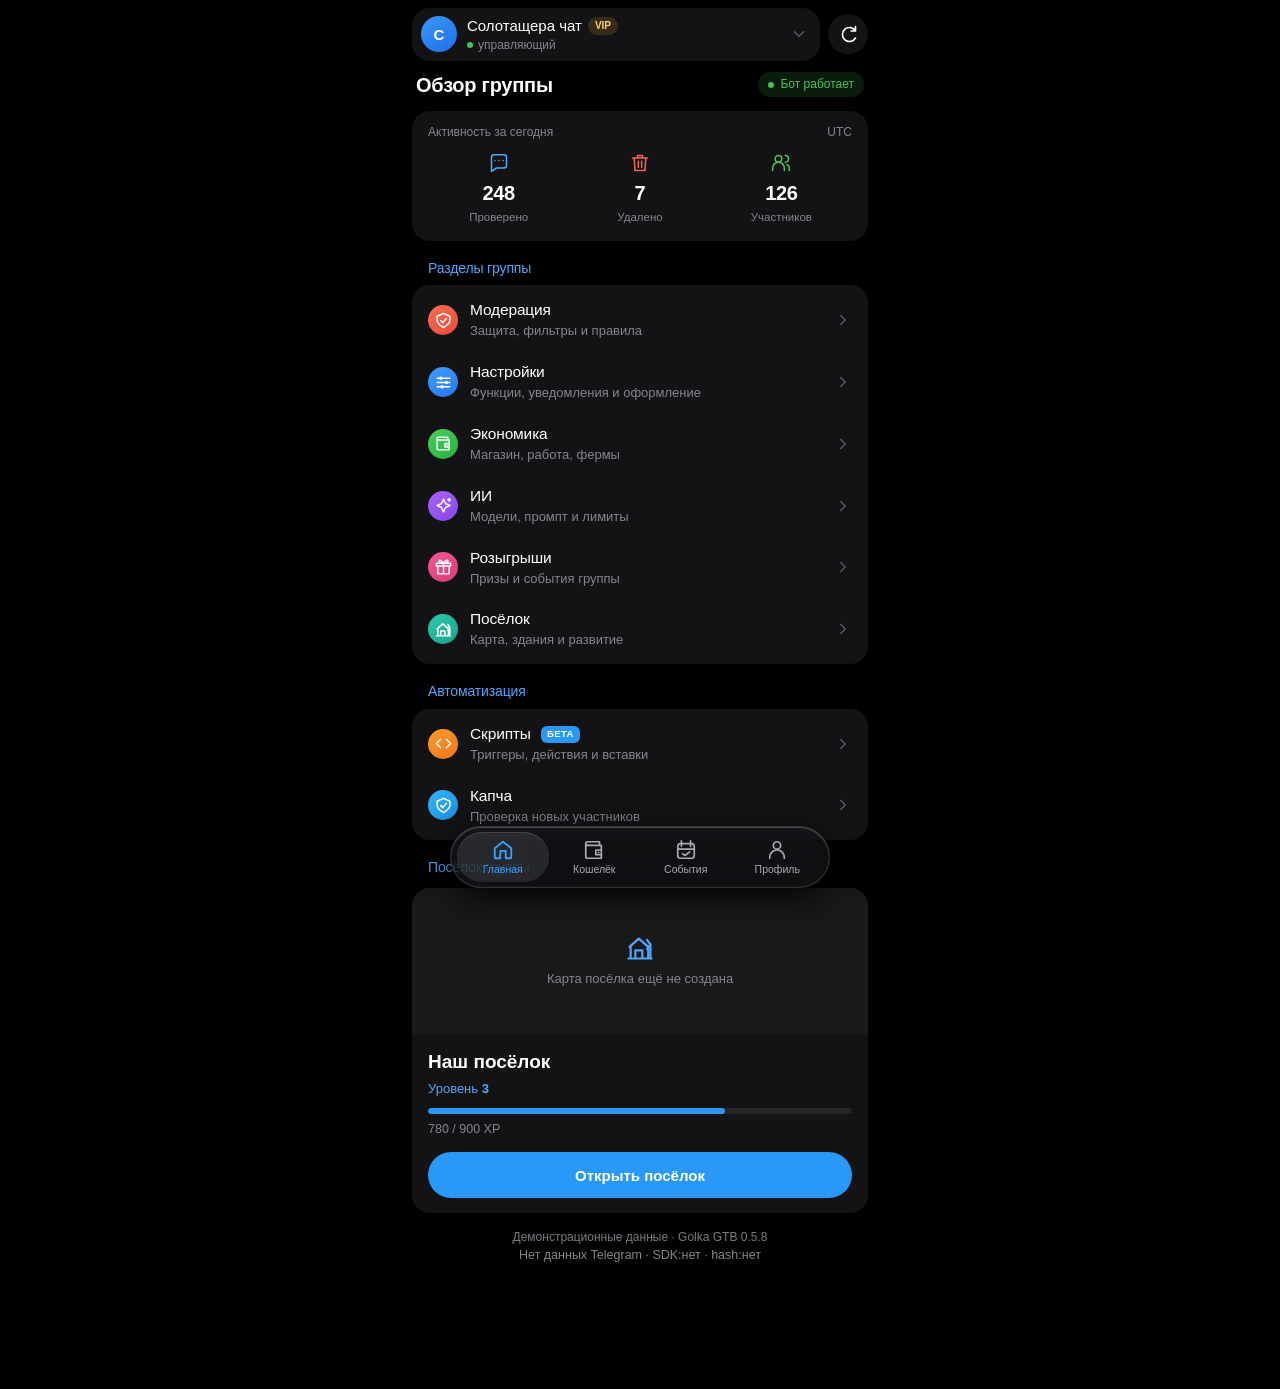
==== commit 2ebaa60f: "Fix stuck demo mode by reading tgWebAppData without blocking on telegram.org SDK" ====
--- a/index.html
+++ b/index.html
@@ -7,12 +7,12 @@
 <meta name="color-scheme" content="dark">
 <meta name="referrer" content="no-referrer">
 <meta http-equiv="Content-Security-Policy" content="default-src 'self'; script-src 'self' 'unsafe-inline' https://telegram.org; style-src 'self' 'unsafe-inline'; img-src 'self' blob: data: https:; media-src 'self' blob:; font-src 'self' data:; connect-src https:; base-uri 'none'; form-action 'none'">
-<meta name="golka-cache-version" content="eabd97e07d307c81">
-<script>try{var _sp=new URLSearchParams(location.search),_d=_sp.get('design');if(_d==='legacy'){localStorage.setItem('golka.uiDesign','legacy');var _u=new URL('legacy.html',location.href);_u.search=location.search;_u.hash=location.hash;location.replace(_u.href);}else if(_d==='tg'){localStorage.setItem('golka.uiDesign','tg');}else if(localStorage.getItem('golka.uiDesign')==='legacy'){var _u2=new URL('legacy.html',location.href);_u2.search=location.search;_u2.hash=location.hash;location.replace(_u2.href);}if(localStorage.getItem('golka.powerSave')==='1')document.documentElement.classList.add('tg-power-save');}catch(e){}</script>
-<script src="local-cache.js?v=eabd97e07d307c81"></script>
+<meta name="golka-cache-version" content="1c22daba3b8db1f9">
+<script>try{var _sp=new URLSearchParams(location.search),_d=_sp.get('design');var _m=String(location.hash||'').match(/(?:^|[#&])tgWebAppData=([^&]+)/)||String(location.search||'').match(/(?:^\?|&)tgWebAppData=([^&]+)/);if(_m&&_m[1]){try{sessionStorage.setItem('golka.tgInitData',decodeURIComponent(_m[1]))}catch(_){try{sessionStorage.setItem('golka.tgInitData',_m[1])}catch(__){}}}if(_d==='legacy'){localStorage.setItem('golka.uiDesign','legacy');var _u=new URL('legacy.html',location.href);_u.search=location.search;_u.hash=location.hash;location.replace(_u.href);}else if(_d==='tg'){localStorage.setItem('golka.uiDesign','tg');}else if(localStorage.getItem('golka.uiDesign')==='legacy'){var _u2=new URL('legacy.html',location.href);_u2.search=location.search;_u2.hash=location.hash;location.replace(_u2.href);}if(localStorage.getItem('golka.powerSave')==='1')document.documentElement.classList.add('tg-power-save');}catch(e){}</script>
+<script src="local-cache.js?v=1c22daba3b8db1f9"></script>
 <title>Golka GTB · Мини-приложение</title>
-<script src="https://telegram.org/js/telegram-web-app.js"></script>
-<link rel="stylesheet" href="tg-theme.css?v=eabd97e07d307c81">
+<script src="https://telegram.org/js/telegram-web-app.js" async id="tg-sdk"></script>
+<link rel="stylesheet" href="tg-theme.css?v=1c22daba3b8db1f9">
 </head>
 <body>
 <div id="app-boot" role="status" aria-live="polite"><div class="loader"></div><strong>Загружаем GolkaGTB</strong><span>Подготавливаем интерфейс</span><button id="app-boot-skip" hidden>Пропустить загрузку</button></div>
@@ -83,8 +83,18 @@
 // Публичный адрес API бота. Здесь никогда не должно быть токенов или API-ключей.
 const API_BASE = 'https://golka-gtb-api.j.onjrnm.co.uk';
 const FALLBACK_BOT = 'GolMod_bot';
-const tg=window.Telegram?.WebApp;
-const auth=tg?.initData||'';let cacheAuthReady=false;
+let tg=window.Telegram?.WebApp;
+function _tgParam(raw,key){for(const part of String(raw||'').split('&')){const eq=part.indexOf('=');const k=eq<0?part:part.slice(0,eq);if(k!==key)continue;const v=eq<0?'':part.slice(eq+1);try{return decodeURIComponent(v)}catch{return v}}return ''}
+function extractTelegramInitData(){
+  const sdk=window.Telegram?.WebApp?.initData||'';
+  if(sdk){try{sessionStorage.setItem('golka.tgInitData',sdk)}catch{}return sdk}
+  try{const h=_tgParam((location.hash||'').replace(/^#/,''),'tgWebAppData');if(h){sessionStorage.setItem('golka.tgInitData',h);return h}}catch{}
+  try{const q=_tgParam((location.search||'').replace(/^\?/,''),'tgWebAppData');if(q){sessionStorage.setItem('golka.tgInitData',q);return q}}catch{}
+  try{const p=JSON.parse(sessionStorage.getItem('__telegram__initParams')||'null')?.tgWebAppData||'';if(p){sessionStorage.setItem('golka.tgInitData',p);return p}}catch{}
+  try{const c=sessionStorage.getItem('golka.tgInitData')||'';if(c)return c}catch{}
+  return '';
+}
+let auth=extractTelegramInitData();let cacheAuthReady=false;
 
 const isDemoQuery=new URLSearchParams(location.search).get('demo')==='1';const state={demo:!auth||isDemoQuery,user:null,groups:[],group:null,data:null,view:'home',history:[],bot:FALLBACK_BOT,loading:false,mapURL:null,currency:'coins',walletHistory:{},panel:null};const main=document.getElementById('main');
 const esc=v=>String(v??'').replace(/[&<>"']/g,c=>({'&':'&amp;','<':'&lt;','>':'&gt;','"':'&quot;',"'":'&#39;'}[c]));
@@ -103,7 +113,7 @@
 const badge=(n,c)=>`<span class="tg-badge tg-c-${esc(c)}">${icon(n)}</span>`;
 const leadIcon=(n,blue=false)=>`<span class="tg-lead-icon${blue?' blue':''}">${icon(n)}</span>`;
 const heading=(title,i)=>{
-  const showInlineBack=state.history.length>0&&!tg?.initData;
+  const showInlineBack=state.history.length>0&&!(tg?.initData||auth);
   return `<div class="page-title">${showInlineBack?`<button type="button" class="inline-back-btn" data-action="nav-back" aria-label="Назад">${icon('back')}</button>`:''}<h2>${esc(title)}</h2></div>`;
 };
 const empty=(text,i='chat')=>`<div class="empty">${icon(i)}<div>${esc(text)}</div></div>`;
@@ -151,7 +161,7 @@
     ['village','village','teal','Посёлок','Карта, здания и развитие']
   ].filter(f=>(!aiHidden()||!['ai','village'].includes(f[0]))&&(f[0]!=='village'||vip()));
   const autoHtml=manager()?`<div class="tg-section-title">Автоматизация</div><div class="card tg-group has-badges">${typeof betaButtons==='function'?betaButtons():''}</div>`:'';
-  return `<div class="heading overview-heading"><h2>Обзор группы</h2>${status()}</div><div class="card stats-card"><div class="stats-head"><span>Активность за сегодня</span><span>UTC</span></div><div class="stats">${[['chat',s.checked,'Проверено'],['trash',s.removed,'Удалено'],['users',s.members??'—','Участников']].map(([i,n,l])=>`<div class="stat">${icon(i)}<div class="stat-number">${esc(n)}</div><div class="stat-label">${l}</div></div>`).join('')}</div></div>${bannerSlot()}<div class="tg-section-title">Разделы группы</div><div class="card tg-group has-badges">${features.map(([view,icn,col,t,sub])=>`<button class="row" data-view="${view}">${badge(icn,col)}<span class="row-body"><strong>${t}</strong><small>${sub}</small></span>${chev()}</button>`).join('')}</div>${autoHtml}${villagePreview()}<div class="connected-label">${state.demo?'Демонстрационные данные':'Синхронизировано с ботом'} · Golka GTB ${esc(d.version)}${d.development?' · Бета':''}</div>`;
+  return `<div class="heading overview-heading"><h2>Обзор группы</h2>${status()}</div><div class="card stats-card"><div class="stats-head"><span>Активность за сегодня</span><span>UTC</span></div><div class="stats">${[['chat',s.checked,'Проверено'],['trash',s.removed,'Удалено'],['users',s.members??'—','Участников']].map(([i,n,l])=>`<div class="stat">${icon(i)}<div class="stat-number">${esc(n)}</div><div class="stat-label">${l}</div></div>`).join('')}</div></div>${bannerSlot()}<div class="tg-section-title">Разделы группы</div><div class="card tg-group has-badges">${features.map(([view,icn,col,t,sub])=>`<button class="row" data-view="${view}">${badge(icn,col)}<span class="row-body"><strong>${t}</strong><small>${sub}</small></span>${chev()}</button>`).join('')}</div>${autoHtml}${villagePreview()}<div class="connected-label">${state.demo?'Демонстрационные данные':'Синхронизировано с ботом'} · Golka GTB ${esc(d.version)}${d.development?' · Бета':''}${(state.demo&&!isDemoQuery)?`<br><span class="caption">Нет данных Telegram · SDK:${window.Telegram?.WebApp?'да':'нет'} · hash:${(location.hash||'').includes('tgWebAppData')?'да':'нет'}</span>`:''}</div>`;
 }
 
 function toggle(key,features=false){
@@ -258,7 +268,7 @@
 
 function uiSettingsCard(){
   const ps=isPowerSaveOn();
-  return `<div class="tg-section-title">Оформление и интерфейс</div><div class="card tg-group has-badges"><div class="row">${badge('bolt','gold')}<div class="row-body"><strong>Режим энергосбережения</strong><small>Отключает все анимации</small></div><button class="switch" role="switch" aria-label="Режим энергосбережения" aria-checked="${ps}" data-ui-pref="power-save"></button></div><div class="row">${badge('settings','indigo')}<div class="row-body"><strong>Легаси дизайн</strong><small>Классическое оформление мини-приложения</small></div><button class="switch" role="switch" aria-label="Легаси дизайн" aria-checked="false" data-ui-pref="legacy-design"></button></div></div>`;
+  return `<div class="tg-section-title">Оформление и интерфейс</div><div class="card tg-group has-badges"><div class="row">${badge('bolt','orange')}<div class="row-body"><strong>Режим энергосбережения</strong><small>Отключает все анимации</small></div><button class="switch" role="switch" aria-label="Режим энергосбережения" aria-checked="${ps}" data-ui-pref="power-save"></button></div><div class="row">${badge('settings','indigo')}<div class="row-body"><strong>Легаси дизайн</strong><small>Классическое оформление мини-приложения</small></div><button class="switch" role="switch" aria-label="Легаси дизайн" aria-checked="false" data-ui-pref="legacy-design"></button></div></div>`;
 }
 
 function settings(){
@@ -696,9 +706,16 @@
     await loadGroup(state.groups.some(g=>g.id===saved)?saved:state.groups[0].id);
   }catch(error){showError(error.message)}
 }
-try{tg?.ready();tg?.expand();tg?.setHeaderColor('#000000');tg?.setBackgroundColor('#000000');tg?.BackButton?.onClick(()=>{if(document.getElementById('tg-lag-prompt')?.open){lagPromptDismissedSession=true;closeLagPrompt();return}if(document.getElementById('dialog').open){dialogBack().catch(error=>toast(error.message));return}if(state.history.length){navDir='back';state.view=state.history.pop();render()}})}catch{}
+let _tgBackBound=false;
+function bindTelegramWebApp(){
+  tg=window.Telegram?.WebApp;
+  try{tg?.ready();tg?.expand();tg?.setHeaderColor('#000000');tg?.setBackgroundColor('#000000');if(tg?.BackButton&&!_tgBackBound){_tgBackBound=true;tg.BackButton.onClick(()=>{if(document.getElementById('tg-lag-prompt')?.open){lagPromptDismissedSession=true;closeLagPrompt();return}if(document.getElementById('dialog').open){dialogBack().catch(error=>toast(error.message));return}if(state.history.length){navDir='back';state.view=state.history.pop();render()}})}}catch{}
+  if(!auth&&!isDemoQuery){const recovered=extractTelegramInitData();if(recovered){auth=recovered;if(state.demo){state.demo=false;state.groups=[];state.group=null;state.data=null;state.walletHistory={};initBeta()}}}
+}
+bindTelegramWebApp();
+document.getElementById('tg-sdk')?.addEventListener('load',bindTelegramWebApp);
 </script>
-<script src="flows.js?v=eabd97e07d307c81"></script>
+<script src="flows.js?v=1c22daba3b8db1f9"></script>
 <script>
 /* Telegram grouped-row styling for Automation (Scripts & Captcha) and demo-mode guard */
 function betaButtons(){
@@ -721,7 +738,7 @@
 }
 async function initBeta(){
   if(!state.demo){
-    const start=tg?.initDataUnsafe?.start_param||new URLSearchParams(location.search).get('tgWebAppStartParam')||'';
+    const start=tg?.initDataUnsafe?.start_param||_tgParam(auth,'start_param')||new URLSearchParams(location.search).get('tgWebAppStartParam')||'';
     const match=String(start).match(/^cp_([0-9]{1,16})$/);
     if(match){if(!auth){showError('Откройте капчу через Telegram.');return}return openCaptcha('-'+match[1])}
     if(auth){try{const pending=await request('/captcha');if(pending.length)return openCaptcha(pending[0].chat)}catch{}}
@@ -739,10 +756,10 @@
 document.addEventListener('click',async e=>{const b=e.target.closest('[data-ai-task]');if(!b)return;try{const id=Number(b.dataset.id),j=(state.data.ai.tasks||[]).find(j=>j.id===id);if(b.dataset.aiTask==='new')return aiTaskEditor();if(b.dataset.aiTask==='edit')return aiTaskEditor(id);if(b.dataset.aiTask==='view'){sheet(esc(j.name),`<p class="caption">${esc(modelName(j.ai_source))} · ${esc(j.last_status)}</p><div class="text-content">${esc(j.prompt)}</div>${j.ai_source?`<button class="btn secondary wide" data-ai-task="edit" data-id="${id}">Редактировать</button>`:''}<button class="btn primary wide" data-ai-task="toggle" data-id="${id}">${j.enabled?'Остановить':'Включить'}</button>${j.enabled?`<button class="btn secondary wide" data-ai-task="run" data-id="${id}">Выполнить сейчас</button>`:''}<button class="btn secondary wide" data-ai-task="delete" data-id="${id}">Удалить</button>`);return}if(b.dataset.aiTask==='delete'&&!window.confirm('Удалить задачу?'))return;b.disabled=true;await aiTaskChange({action:b.dataset.aiTask,id});closeDialog();toast('Задача обновлена')}catch(error){toast(error.message)}finally{b.disabled=false}});
 document.addEventListener('submit',async e=>{if(e.target.id!=='ai-task-editor')return;e.preventDefault();const f=e.target,b=f.querySelector('[type=submit]');b.disabled=true;try{if(String(state.group)!==f.dataset.group)throw Error('Группа изменилась.');const d=new FormData(f);await aiTaskChange({action:'save',...(f.dataset.id?{id:Number(f.dataset.id)}:{}),name:d.get('name'),source:d.get('source'),interval:Number(d.get('interval'))*60,prompt:d.get('prompt'),search_query:d.get('search_query')});closeDialog();toast('Задача сохранена на паузе')}catch(error){if(error.code==='plan_required')showModelPlanUpgrade(error.requiredPlan);else document.getElementById('ai-task-error').textContent=error.message}finally{b.disabled=false}});
 </script>
-<script src="subscriptions.js?v=eabd97e07d307c81"></script>
-<script src="banners.js?v=eabd97e07d307c81"></script>
-<script src="catalog.js?v=eabd97e07d307c81"></script>
-<script src="controls.js?v=eabd97e07d307c81"></script>
-<script src="tg-overrides.js?v=eabd97e07d307c81"></script>
+<script src="subscriptions.js?v=1c22daba3b8db1f9"></script>
+<script src="banners.js?v=1c22daba3b8db1f9"></script>
+<script src="catalog.js?v=1c22daba3b8db1f9"></script>
+<script src="controls.js?v=1c22daba3b8db1f9"></script>
+<script src="tg-overrides.js?v=1c22daba3b8db1f9"></script>
 </body>
 </html>
